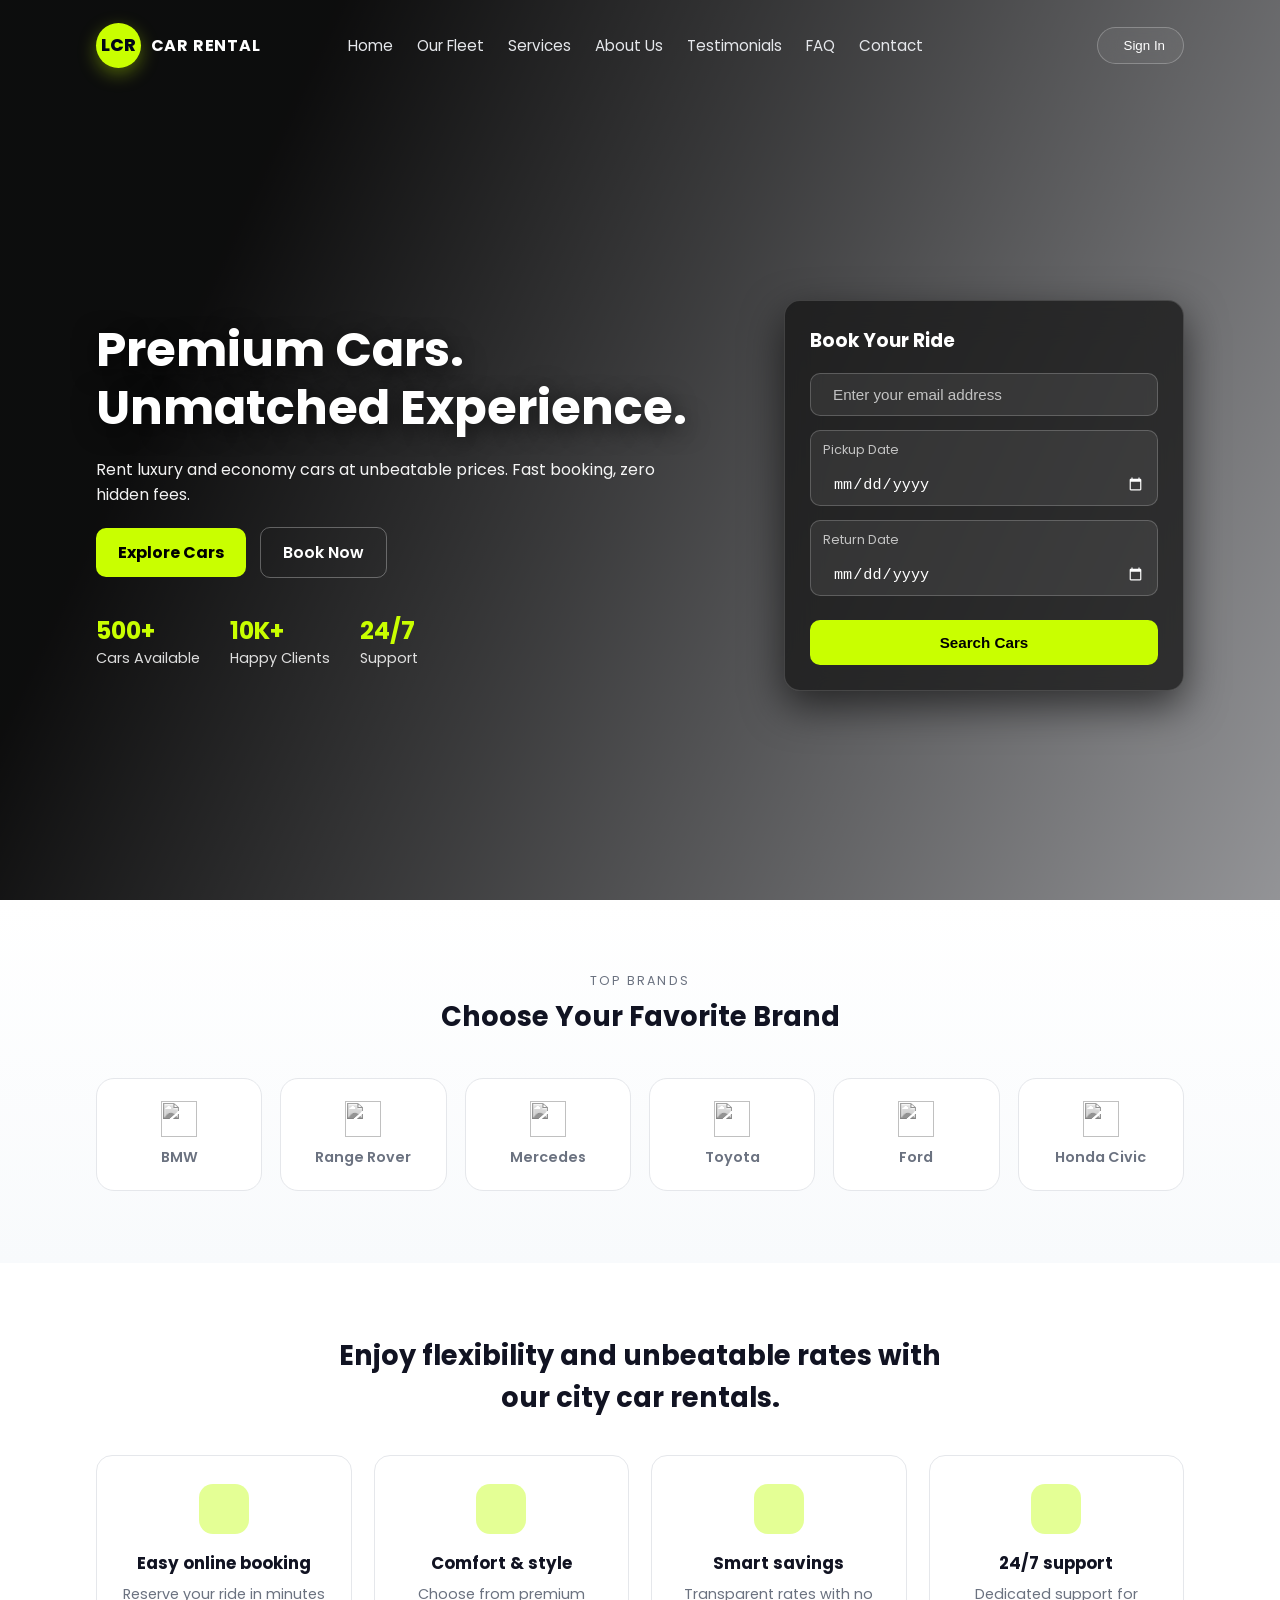
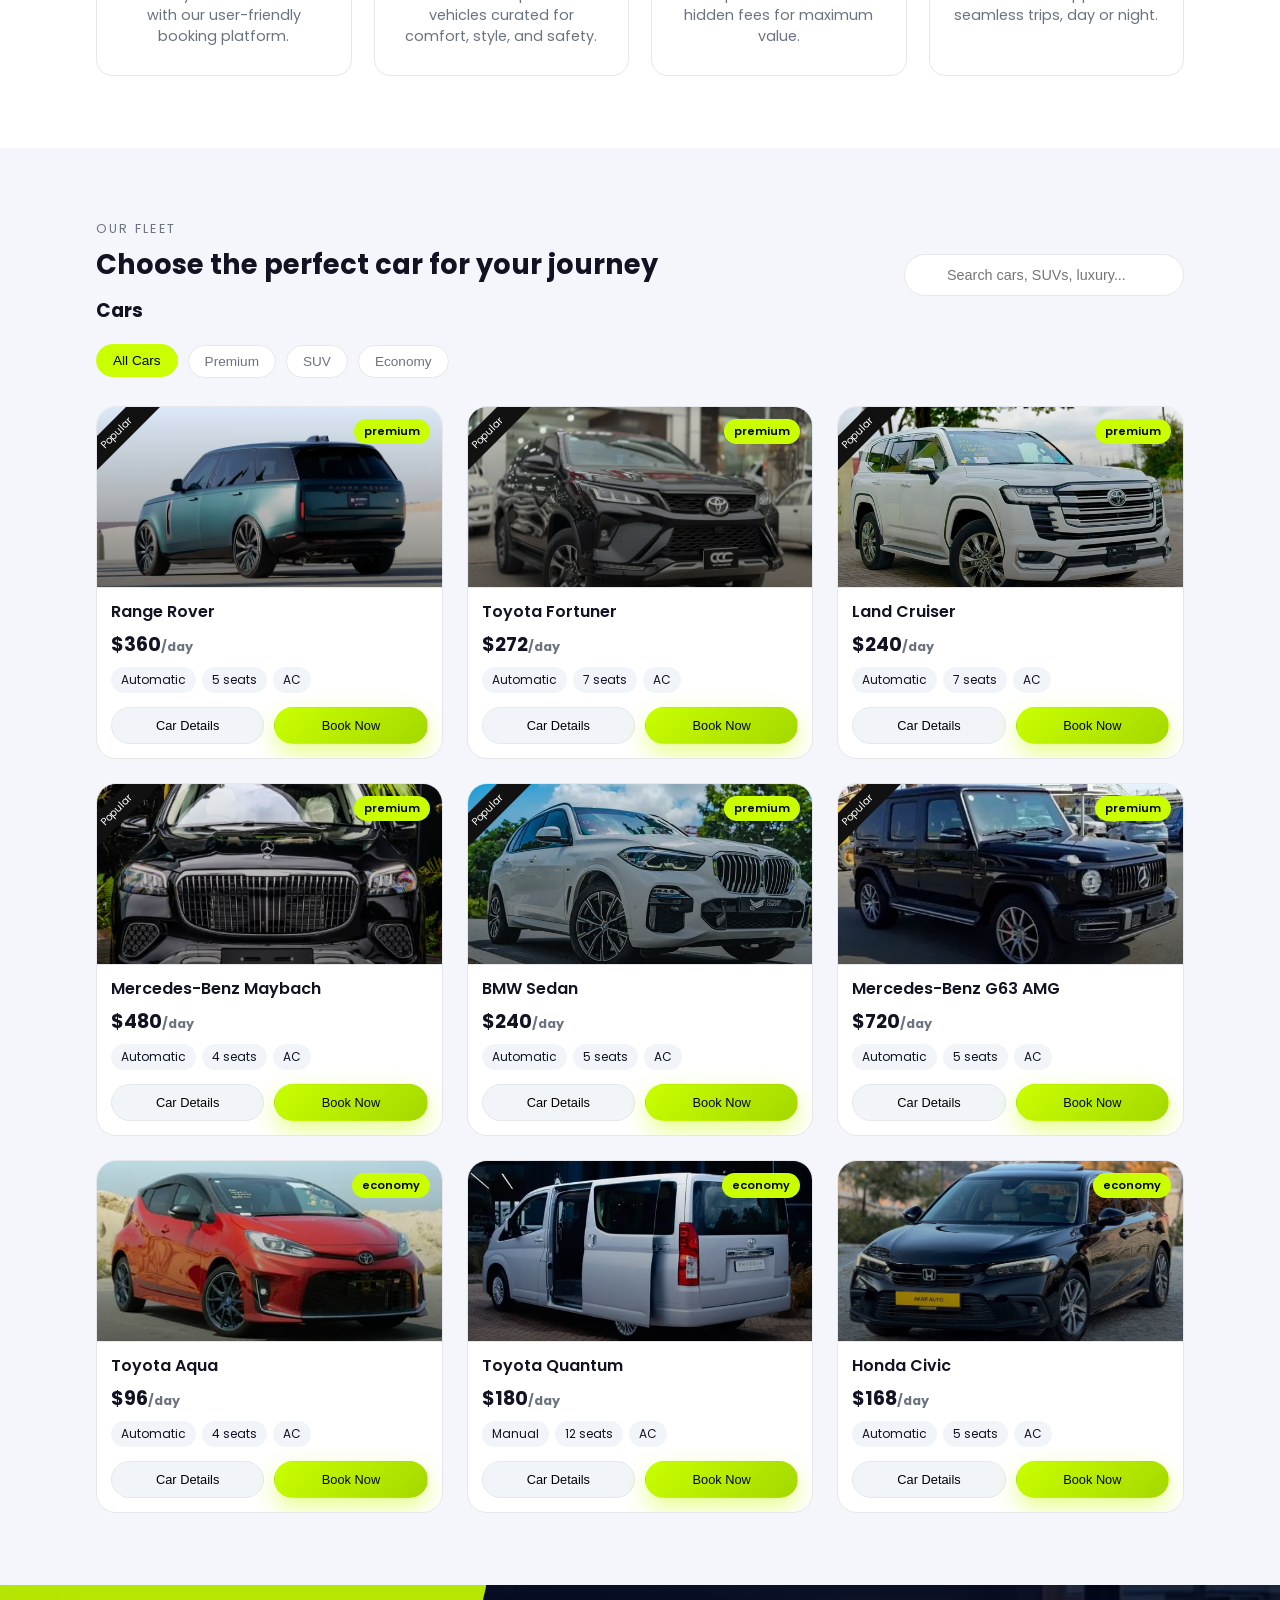
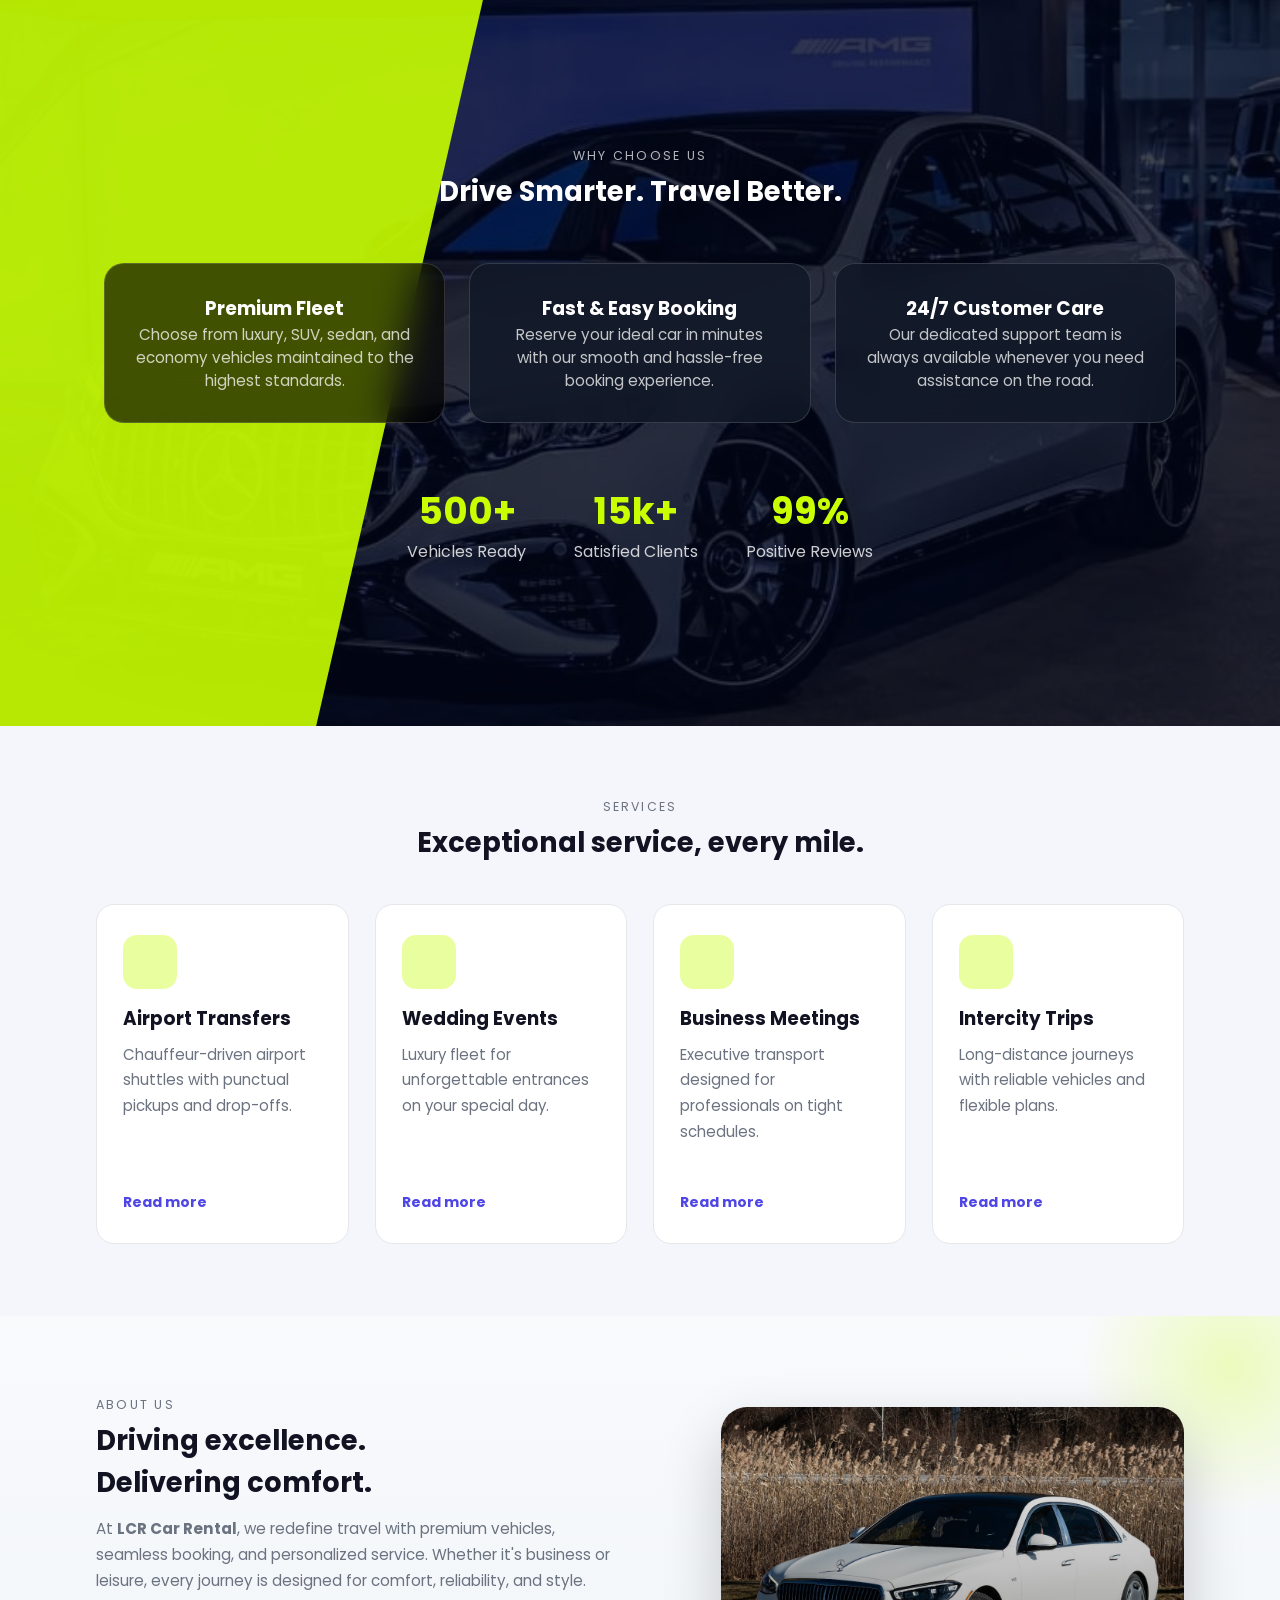
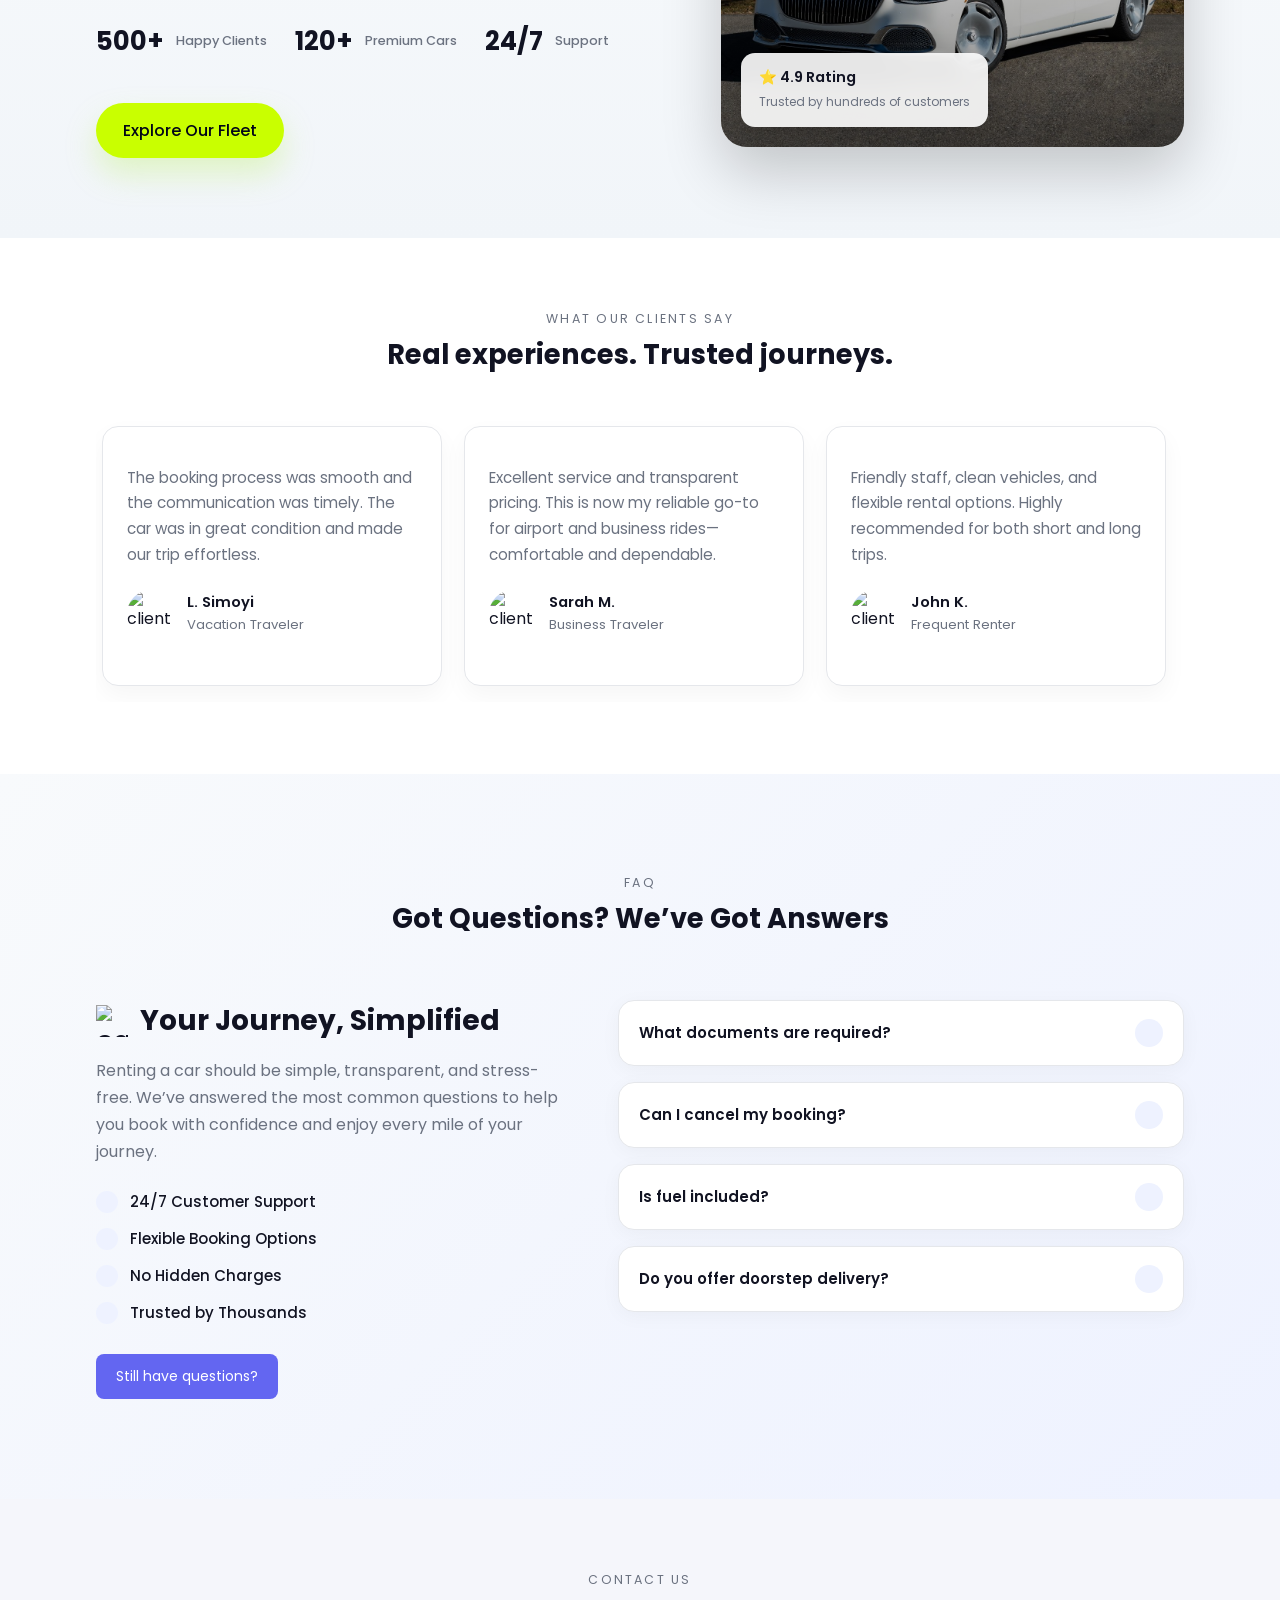
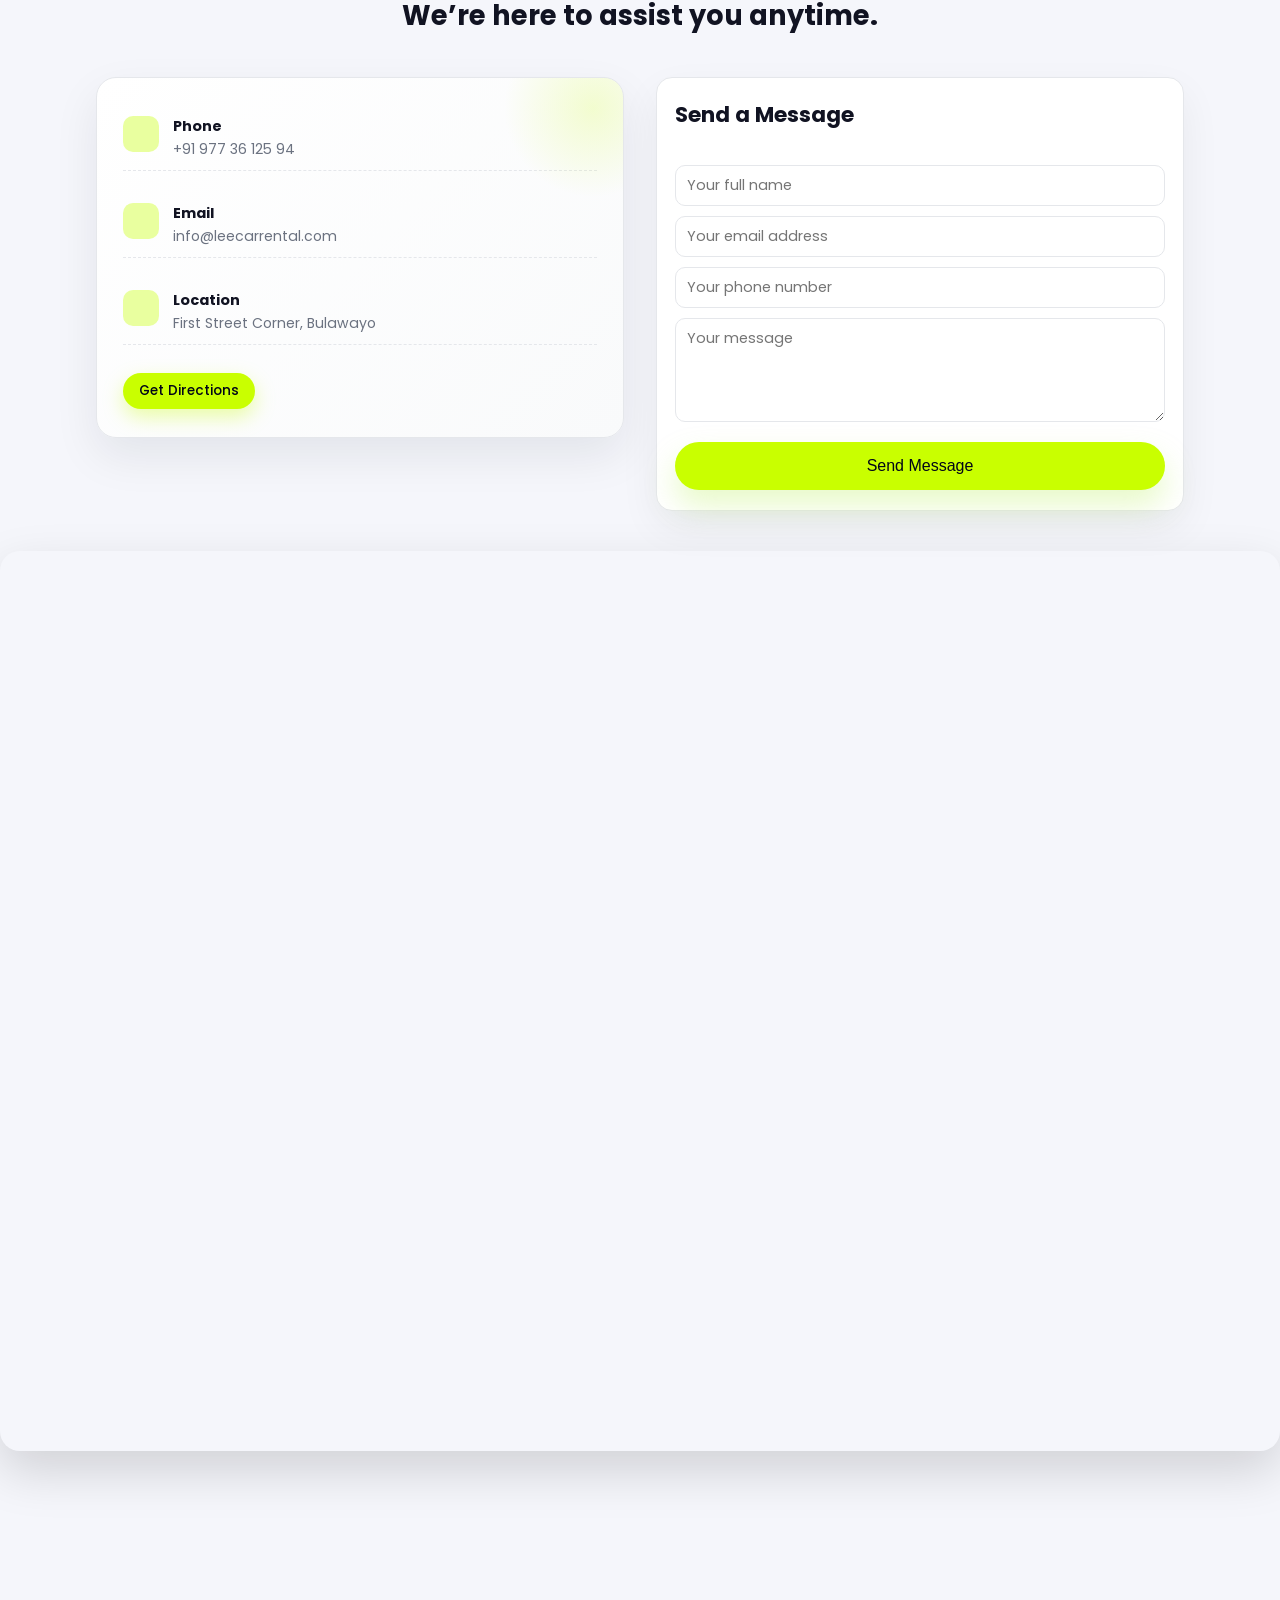
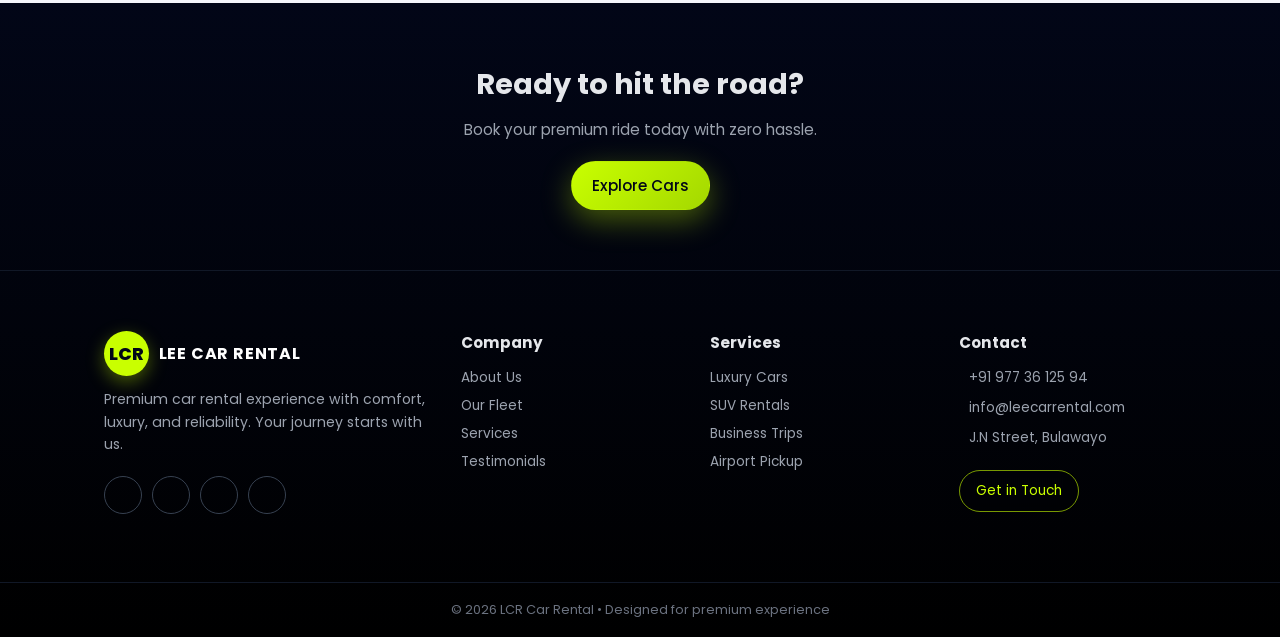
==== index.html @ e2b6e3b7 "Add files via upload" ====
<!DOCTYPE html>
<html lang="en">

<head>
  <meta charset="UTF-8" />
  <meta name="viewport" content="width=device-width, initial-scale=1.0" />

  <link rel="shortcut icon" href="imgs/favicon.png" type="image/x-icon">
  <title>Lee Car Rental | Drive Excellence. Experience Comfort.</title>
  <link rel="stylesheet" href="style.css" />
  <!-- Font Awesome -->
  <link rel="stylesheet" href="https://cdnjs.cloudflare.com/ajax/libs/font-awesome/7.0.1/css/all.min.css" integrity="sha512-2SwdPD6INVrV/lHTZbO2nodKhrnDdJK9/kg2XD1r9uGqPo1cUbujc+IYdlYdEErWNu69gVcYgdxlmVmzTWnetw==" crossorigin="anonymous" referrerpolicy="no-referrer" />
</head>

<body>

  <!-- ================= HEADER SECTION ================= -->
  <header class="header" id="top">
  <div class="container header-inner">

    <a href="#home" class="logo">
      <span class="logo-mark">LCR</span>
      <span class="logo-text">Car Rental</span>
    </a>

    <button class="nav-toggle" id="navToggle" aria-label="Toggle navigation">
      <i class="fa-solid fa-bars"></i>
    </button>

    <nav class="nav" id="nav">

  <button class="nav-close" id="navClose" aria-label="Close menu">
    <i class="fa-solid fa-xmark"></i>
  </button>

  <a href="#home">Home</a>
  <a href="#fleet">Our Fleet</a>
  <a href="#services">Services</a>
  <a href="#about">About Us</a>
  <a href="#testimonials">Testimonials</a>
  <a href="#faq">FAQ</a>
  <a href="#contact">Contact</a>

</nav>

<!-- overlay -->
<div class="nav-overlay" id="navOverlay"></div>

    <div class="header-actions">
      <button class="signin-btn" id="signinBtn">
        <i class="fa-regular fa-user"></i>
        Sign In
      </button>
    </div>

  </div>
</header>

<!-- ================= AUTH OVERLAY ================= -->
<div class="auth-overlay" id="authOverlay"></div>

<!-- ================= AUTH POPUP ================= -->
<div class="auth-popup" id="authPopup">

  <div class="auth-card">

    <div class="authbtnclose">
    <button class="auth-close" id="authClose">
      <i class="fa-solid fa-xmark"></i>
    </button>
    </div>

    <!-- Tabs -->
    <div class="auth-tabs">
      <button class="auth-tab active" data-tab="login">Sign In</button>
      <button class="auth-tab" data-tab="register">Create Account</button>
    </div>

    <!-- LOGIN -->
    <form class="auth-form active" id="loginForm">
      <h3>Welcome Back</h3>

      <div class="auth-group">
        <i class="fa-solid fa-envelope"></i>
        <input type="email" placeholder="Email address" required>
      </div>

      <div class="auth-group">
        <i class="fa-solid fa-lock"></i>
        <input type="password" placeholder="Password" required>
      </div>

      <button class="btn btn-primary full">Sign In</button>

      <div class="auth-divider"><span>or continue with</span></div>

      <button type="button" class="google-btn" id="googleLogin">
        <i class="fa-brands fa-google"></i>
        Continue with Google
      </button>
    </form>

    <!-- REGISTER -->
    <form class="auth-form" id="registerForm">
      <h3>Create Account</h3>

      <div class="auth-group">
        <i class="fa-solid fa-user"></i>
        <input type="text" placeholder="Full Name" required>
      </div>

      <div class="auth-group">
        <i class="fa-solid fa-envelope"></i>
        <input type="email" placeholder="Email address" required>
      </div>

      <div class="auth-group">
        <i class="fa-solid fa-lock"></i>
        <input type="password" placeholder="Password" required>
      </div>

      <button class="btn btn-primary full">Create Account</button>
    </form>

  </div>
</div>


<!-- ================= HERO SECTION ================= -->
<section class="hero" id="home">

  <div class="hero-overlay"></div>

  <div class="container hero-grid">

    <!-- Left Content -->
    <div class="hero-content">
      <h1 class="reveal">
        Premium Cars. <br>
        Unmatched Experience.
      </h1>

      <p class="hero-subtitle reveal reveal-delay-1">
        Rent luxury and economy cars at unbeatable prices. Fast booking, zero hidden fees.
      </p>

      <div class="hero-actions reveal reveal-delay-2">
        <a href="#fleet" class="hero-btn hero-btn-primary">Explore Cars</a>
        <a href="#contact" class="hero-btn hero-btn-outline">Book Now</a>
      </div>

      <!-- Stats -->
      <div class="hero-stats reveal reveal-delay-3">
        <div>
          <h3>500+</h3>
          <p>Cars Available</p>
        </div>
        <div>
          <h3>10K+</h3>
          <p>Happy Clients</p>
        </div>
        <div>
          <h3>24/7</h3>
          <p>Support</p>
        </div>
      </div>
    </div>

    <!-- Right Booking Form -->
    <div class="hero-booking-card reveal reveal-delay-2">

      <h3>Book Your Ride</h3>

      <form class="hero-form">

        <div class="hero-form-group">
          <i class="fa-solid fa-envelope"></i>
          <input type="email" placeholder="Enter your email address" required>
        </div>

        <div class="hero-form-group hero-form-group-column">
          <label>Pickup Date</label>
          <div class="input-with-icon">
            <i class="fa-solid fa-calendar-days"></i>
            <input type="date" required>
          </div>
        </div>

        <div class="hero-form-group hero-form-group-column">
          <label>Return Date</label>
          <div class="input-with-icon">
            <i class="fa-solid fa-calendar-days"></i>
            <input type="date" required>
          </div>
        </div>

        <button type="submit" class="hero-btn hero-btn-primary hero-btn-full">
          Search Cars
        </button>

      </form>

    </div>

  </div>
</section>

<!-- ================= BRANDS SECTION ================= -->   
<section class="brands">

  <div class="container">

    <p class="section-kicker center">Top Brands</p>
    <h2 class="section-title center">Choose Your Favorite Brand</h2>

    <div class="brand-grid">

      <div class="brand-card">
        <img src="https://cdn.jsdelivr.net/gh/simple-icons/simple-icons/icons/bmw.svg">
        <span>BMW</span>
      </div>

      <div class="brand-card">
        <img src="https://cdn.jsdelivr.net/gh/simple-icons/simple-icons/icons/landrover.svg">
        <span>Range Rover</span>
      </div>

      <div class="brand-card">
        <img src="https://cdn.jsdelivr.net/gh/simple-icons/simple-icons/icons/mercedes.svg">
        <span>Mercedes</span>
      </div>

      <div class="brand-card">
        <img src="https://cdn.jsdelivr.net/gh/simple-icons/simple-icons/icons/toyota.svg">
        <span>Toyota</span>
      </div>

      <div class="brand-card">
        <img src="https://cdn.jsdelivr.net/gh/simple-icons/simple-icons/icons/ford.svg">
        <span>Ford</span>
      </div>

      <div class="brand-card">
        <img src="https://cdn.jsdelivr.net/gh/simple-icons/simple-icons/icons/honda.svg">
        <span>Honda Civic</span>
      </div>

    </div>

  </div>

</section>


  <!-- ================= FEATURES SECTION ================= --> 
  <section class="features">

    <div class="container">

      <h2 class="section-title center">
        Enjoy flexibility and unbeatable rates with our city car rentals.
      </h2>

      <div class="feature-grid">

        <div class="feature-card reveal reveal-delay-1">
          <div class="feature-icon">
            <i class="fa-solid fa-mobile-screen-button"></i>
          </div>
          <h3>Easy online booking</h3>
          <p>Reserve your ride in minutes with our user-friendly booking platform.</p>
        </div>

        <div class="feature-card reveal reveal-delay-2">
          <div class="feature-icon">
            <i class="fa-solid fa-car-side"></i>
          </div>
          <h3>Comfort & style</h3>
          <p>Choose from premium vehicles curated for comfort, style, and safety.</p>
        </div>

        <div class="feature-card reveal reveal-delay-3">
          <div class="feature-icon">
            <i class="fa-solid fa-wallet"></i>
          </div>
          <h3>Smart savings</h3>
          <p>Transparent rates with no hidden fees for maximum value.</p>
        </div>

        <div class="feature-card reveal reveal-delay-4">
          <div class="feature-icon">
            <i class="fa-solid fa-headset"></i>
          </div>
          <h3>24/7 support</h3>
          <p>Dedicated support for seamless trips, day or night.</p>
        </div>

      </div>

    </div>
  </section>

  <!-- ================= FLEET SECTION ================= --> 
  <section class="fleet" id="fleet">

    <div class="container">

      <div class="fleet-header">

        <div>
          <p class="section-kicker">Our Fleet</p>
          <h2 class="section-title reveal">
            Choose the perfect car for your journey
          </h2>
        </div>

        <div class="fleet-search-wrap">
          <i class="fa-solid fa-magnifying-glass search-icon"></i>

          <input
            type="text"
            id="searchInput"
            class="search-input"
            placeholder="Search cars, SUVs, luxury..."
          />
        </div>

      </div>

      <h3 class="fleet-category-title" id="fleetCategoryTitle">
        Cars
      </h3>

      <div class="fleet-filters">
        <button class="filter-btn active" data-filter="all">All Cars</button>
        <button class="filter-btn" data-filter="premium">Premium</button>
        <button class="filter-btn" data-filter="suv">SUV</button>
        <button class="filter-btn" data-filter="economy">Economy</button>
      </div>

      <div class="fleet-grid" id="fleetGrid">
        <!-- Cards injected from script.js -->
      </div>

    </div>
  </section>


 <!-- ================= BOOKING MODAL ================= -->
<div class="booking-modal" id="bookingModal">

  <div class="booking-card">

    <button class="booking-close" id="bookingClose">
      <i class="fa-solid fa-xmark"></i>
    </button>

    <div class="booking-layout">

      <!-- left -->
      <div class="booking-left">
        <img id="bookingCarImg" src="" alt="">
        <h3 id="bookingCarName"></h3>
        <p class="booking-price" id="bookingCarPrice"></p>

        <!-- calculator -->
        <div class="price-box">

          <div class="calc-row">
            <span>Days</span>
            <input type="number" id="days" value="1" min="1">
          </div>

          <div class="calc-row total">
            <span>Total</span>
            <strong id="bookingTotal">$0</strong>
          </div>

        </div>
      </div>

      <!-- right -->
      <div class="booking-right">

        <form class="booking-form" id="bookingForm">

          <h4 class="form-title">Your Details</h4>

          <div class="form-group">
            <i class="fa-solid fa-user"></i>
            <input type="text" required placeholder=" ">
            <label>Full Name</label>
          </div>

          <div class="form-group">
            <i class="fa-solid fa-envelope"></i>
            <input type="email" required placeholder=" ">
            <label>Email Address</label>
          </div>

          <div class="form-group">
            <i class="fa-solid fa-calendar-days"></i>
            <input type="date" id="pickupDate" required>
            <label>Pickup Date</label>
          </div>

          <div class="form-group">
            <i class="fa-solid fa-calendar-check"></i>
            <input type="date" id="returnDate" required>
            <label>Return Date</label>
          </div>

          <!-- payment -->
          <h4 class="form-title">Payment Method</h4>

          <div class="payment-methods">

            <label class="pay-option">
              <input type="radio" name="payment" checked>
              <span><i class="fa-solid fa-credit-card"></i> Card</span>
            </label>

            <label class="pay-option">
              <input type="radio" name="payment">
              <span><i class="fa-brands fa-paypal"></i> PayPal</span>
            </label>

            <label class="pay-option">
              <input type="radio" name="payment">
              <span><i class="fa-solid fa-money-bill-wave"></i> Cash</span>
            </label>

          </div>

        </form>

        <div class="booking-footer">
          <button type="submit" class="btn btn-primary full" id="confirmBooking">
            <i class="fa-solid fa-car"></i>
            Confirm Booking
          </button>
        </div>

      </div>

    </div>
  </div>
</div>


<!-- ================= CAR DETAILS MODAL ================= -->   
<div class="car-details-modal" id="carDetailsModal">

  <div class="car-details-card">


    <div class="close-background">
    <span class="details-close" id="detailsClose">
      <i class="fa-solid fa-xmark"></i>
    </span>
    </div>

    <div class="details-grid">

      
      <div class="details-gallery">
        <img id="mainCarImage" src="" alt="">
        <div class="thumbs" id="thumbContainer"></div>
      </div>

     
      <div class="details-info">

        <h2 id="detailsName"></h2>
        <p class="details-desc" id="detailsDesc"></p>

        <div class="details-specs">
          <span><i class="fa-solid fa-gear"></i> <span id="specTrans"></span></span>
          <span><i class="fa-solid fa-users"></i> <span id="specSeats"></span></span>
          <span><i class="fa-solid fa-gas-pump"></i> <span id="specFuel"></span></span>
        </div>

        <div class="details-features" id="featuresList"></div>

        <div class="details-price">
          $<span id="detailsPrice"></span> <small>/day</small>
        </div>

        <!-- calculator -->
        <div class="price-calc">
          <input type="number" id="daysInput" value="1" min="1">
          <p>Total: <strong id="totalPrice"></strong></p>
        </div>

        <button class="btn btn-primary full" id="detailsBookBtn">
          Book This Car
        </button>

      </div>

    </div>

  </div>

</div>

  <!-- Booking Success Notification -->
  <div class="booking-success" id="bookingSuccess">
    <i class="fa-solid fa-circle-check"></i>
    Booking Confirmed Successfully!
  </div>

<!-- ================= WHY CHOOSE US SECTION ================= -->
<section class="why-us">

  <div class="why-bg"></div>

  <div class="container why-content">

    <p class="section-kicker center">Why Choose Us</p>
    <h2 class="section-title center">Drive Smarter. Travel Better.</h2>

    <div class="why-grid">

      <div class="why-card">
        <i class="fa-solid fa-car-side"></i>
        <h3>Premium Fleet</h3>
        <p>Choose from luxury, SUV, sedan, and economy vehicles maintained to the highest standards.</p>
      </div>

      <div class="why-card">
        <i class="fa-solid fa-clock"></i>
        <h3>Fast & Easy Booking</h3>
        <p>Reserve your ideal car in minutes with our smooth and hassle-free booking experience.</p>
      </div>

      <div class="why-card">
        <i class="fa-solid fa-headset"></i>
        <h3>24/7 Customer Care</h3>
        <p>Our dedicated support team is always available whenever you need assistance on the road.</p>
      </div>

    </div>

    <div class="why-stats">

      <div class="stat">
        <h3>500+</h3>
        <p>Vehicles Ready</p>
      </div>

      <div class="stat">
        <h3>15k+</h3>
        <p>Satisfied Clients</p>
      </div>

      <div class="stat">
        <h3>99%</h3>
        <p>Positive Reviews</p>
      </div>

    </div>

  </div>
</section>

  
  <!-- ================= SERVICES SECTION ================= -->  
  <section class="services" id="services">

    <div class="container">

      <p class="section-kicker center">Services</p>
      <h2 class="section-title center">
        Exceptional service, every mile.
      </h2>

      <div class="service-grid">

        <div class="reveal reveal-scale reveal-delay-1">
        <article class="service-card">
          <div class="service-icon">
            <i class="fa-solid fa-plane-departure"></i>
          </div>
          <h3>Airport Transfers</h3>
          <p>Chauffeur-driven airport shuttles with punctual pickups and drop-offs.</p>
          <a class="service-link" data-service="airport">Read more</a>
        </article>
        </div>

        <div class="reveal reveal-scale reveal-delay-2">
        <article class="service-card">
          <div class="service-icon">
            <i class="fa-solid fa-ring"></i>
          </div>
          <h3>Wedding Events</h3>
          <p>Luxury fleet for unforgettable entrances on your special day.</p>
          <a class="service-link" data-service="wedding">Read more</a>
        </article>
        </div>

        <div class="reveal reveal-scale reveal-delay-3">
        <article class="service-card">
          <div class="service-icon">
            <i class="fa-solid fa-briefcase"></i>
          </div>
          <h3>Business Meetings</h3>
          <p>Executive transport designed for professionals on tight schedules.</p>
          <a class="service-link" data-service="business">Read more</a>
        </article>
        </div>

        <div class="reveal reveal-scale reveal-delay-4">
        <article class="service-card">
          <div class="service-icon">
            <i class="fa-solid fa-route"></i>
          </div>
          <h3>Intercity Trips</h3>
          <p>Long-distance journeys with reliable vehicles and flexible plans.</p>
          <a class="service-link" data-service="intercity">Read more</a>
        </article>
        </div>

      </div>

    </div>
  </section>


  <!-- ================= SERVICE MODAL ================= -->  
  <div class="service-modal" id="serviceModal">

    <div class="modal-card">

      <span class="modal-close">
        <i class="fa-solid fa-xmark"></i>
      </span>

      <img id="modalImage" class="modal-img" alt="Service Image">

      <h3 id="modalTitle"></h3>

      <p id="modalText"></p>

    </div>

  </div>


<!-- ================= ABOUT SECTION ================= -->
<section class="about" id="about">

  <div class="container about-inner">

    <div class="about-text reveal-left reveal">

      <p class="section-kicker">About Us</p>

      <h2 class="section-title">
        Driving excellence.<br>Delivering comfort.
      </h2>

      <p class="about-desc">
        At <strong>LCR Car Rental</strong>, we redefine travel with premium vehicles,
        seamless booking, and personalized service. Whether it's business or leisure,
        every journey is designed for comfort, reliability, and style.
      </p>

      <div class="about-highlights">

        <div class="highlight">
          <h3>500+</h3>
          <p>Happy Clients</p>
        </div>

        <div class="highlight">
          <h3>120+</h3>
          <p>Premium Cars</p>
        </div>

        <div class="highlight">
          <h3>24/7</h3>
          <p>Support</p>
        </div>

      </div>

      <a href="#fleet" class="btn btn-primary">
        Explore Our Fleet
      </a>

    </div>

    
    <div class="about-media reveal-right reveal">

      <div class="about-image">
        <div class="image-overlay"></div>

        <div class="about-card">
          <p>⭐ 4.9 Rating</p>
          <span>Trusted by hundreds of customers</span>
        </div>
      </div>

    </div>

  </div>

</section>

  
<!-- ================= TESTIMONIALS SECTION ================= -->   
<section class="testimonials" id="testimonials">

  <div class="container">

    <p class="section-kicker center">
      What Our Clients Say
    </p>

    <h2 class="section-title center">
      Real experiences. Trusted journeys.
    </h2>

    <div class="testimonial-slider">

      <!-- 1 -->
      <article class="testimonial-card">
        <div class="rating">
          <i class="fa-solid fa-star"></i><i class="fa-solid fa-star"></i>
          <i class="fa-solid fa-star"></i><i class="fa-solid fa-star"></i>
          <i class="fa-solid fa-star"></i>
        </div>
        <p class="testimonial-text">
          The booking process was smooth and the communication was timely.
          The car was in great condition and made our trip effortless.
        </p>
        <div class="testimonial-user">
          <img src="https://i.pravatar.cc/60?img=32" alt="client">
          <div class="user-info">
            <p class="testimonial-name">L. Simoyi</p>
            <p class="testimonial-role">Vacation Traveler</p>
          </div>
        </div>
      </article>

      <!-- 2 -->
      <article class="testimonial-card">
        <div class="rating">
          <i class="fa-solid fa-star"></i><i class="fa-solid fa-star"></i>
          <i class="fa-solid fa-star"></i><i class="fa-solid fa-star"></i>
          <i class="fa-solid fa-star"></i>
        </div>
        <p class="testimonial-text">
          Excellent service and transparent pricing. This is now my reliable
          go-to for airport and business rides—comfortable and dependable.
        </p>
        <div class="testimonial-user">
          <img src="https://i.pravatar.cc/60?img=5" alt="client">
          <div class="user-info">
            <p class="testimonial-name">Sarah M.</p>
            <p class="testimonial-role">Business Traveler</p>
          </div>
        </div>
      </article>

      <!-- 3 -->
      <article class="testimonial-card">
        <div class="rating">
          <i class="fa-solid fa-star"></i><i class="fa-solid fa-star"></i>
          <i class="fa-solid fa-star"></i><i class="fa-solid fa-star"></i>
          <i class="fa-solid fa-star"></i>
        </div>
        <p class="testimonial-text">
          Friendly staff, clean vehicles, and flexible rental options.
          Highly recommended for both short and long trips.
        </p>
        <div class="testimonial-user">
          <img src="https://i.pravatar.cc/60?img=12" alt="client">
          <div class="user-info">
            <p class="testimonial-name">John K.</p>
            <p class="testimonial-role">Frequent Renter</p>
          </div>
        </div>
      </article>

    </div>

  </div>

</section>

<!-- ================= FAQ SECTION ================= -->
<section class="faq" id="faq">
  <div class="container">

    <p class="section-kicker center">FAQ</p>
    <h2 class="section-title center">Got Questions? We’ve Got Answers</h2>

    <div class="faq-wrapper">

      <div class="faq-left">
        
        <h3 class="faq-title">
          <img src="https://cdn-icons-png.flaticon.com/512/743/743922.png" alt="car icon">
          Your Journey, Simplified
        </h3>

        <p>
          Renting a car should be simple, transparent, and stress-free. 
          We’ve answered the most common questions to help you book with confidence 
          and enjoy every mile of your journey.
        </p>

        <div class="faq-highlights">

          <div class="highlight">
            <i class="fa-solid fa-check"></i>
            <span>24/7 Customer Support</span>
          </div>

          <div class="highlight">
            <i class="fa-solid fa-check"></i>
            <span>Flexible Booking Options</span>
          </div>

          <div class="highlight">
            <i class="fa-solid fa-check"></i>
            <span>No Hidden Charges</span>
          </div>

          <div class="highlight">
            <i class="fa-solid fa-check"></i>
            <span>Trusted by Thousands</span>
          </div>

        </div>

        <a href="#contact" class="faq-btn">Still have questions?</a>
      </div>

      
      <div class="faq-list">

        <div class="faq-item">
          <div class="faq-question">
            What documents are required?
            <span class="icon"><i class="fa-solid fa-plus"></i></span>
          </div>
          <div class="faq-answer">
            You need a valid driving license, ID proof, and payment method.
          </div>
        </div>

        <div class="faq-item">
          <div class="faq-question">
            Can I cancel my booking?
            <span class="icon"><i class="fa-solid fa-plus"></i></span>
          </div>
          <div class="faq-answer">
            Yes, free cancellation within 24 hours.
          </div>
        </div>

        <div class="faq-item">
          <div class="faq-question">
            Is fuel included?
            <span class="icon"><i class="fa-solid fa-plus"></i></span>
          </div>
          <div class="faq-answer">
            Fuel policy depends on your selected plan.
          </div>
        </div>

        <div class="faq-item">
          <div class="faq-question">
            Do you offer doorstep delivery?
            <span class="icon"><i class="fa-solid fa-plus"></i></span>
          </div>
          <div class="faq-answer">
            Yes, we provide doorstep delivery in selected cities at an additional cost.
          </div>
        </div>

      </div>
    </div>

  </div>
</section>



  <!-- ================= CONTACT SECTION ================= -->   
<section class="contact" id="contact">

  <div class="container">

    <p class="section-kicker center">Contact Us</p>

    <h2 class="section-title center">
      We’re here to assist you anytime.
    </h2>

    <div class="contact-grid">

      <!-- Contact Info -->
      <div class="contact-info reveal-left reveal">

        <div class="contact-item">
          <i class="fa-solid fa-phone"></i>
          <div>
            <strong>Phone</strong>
            <p>+91 977 36 125 94</p>
          </div>
        </div>

        <div class="contact-item">
          <i class="fa-solid fa-envelope"></i>
          <div>
            <strong>Email</strong>
            <p>info@leecarrental.com</p>
          </div>
        </div>

        <div class="contact-item">
          <i class="fa-solid fa-location-dot"></i>
          <div>
            <strong>Location</strong>
            <p>First Street Corner, Bulawayo</p>
          </div>
        </div>

        <a
          href="https://www.google.com/maps?q=Bulawayo,Zimbabwe"
          target="_blank"
          class="directions-btn"
        >
          Get Directions
        </a>

      </div>

      <!-- Contact Form -->
      <form class="contact-form reveal-right reveal" id="contactForm">

        
        <h3 class="contact-form-title">Send a Message</h3>

        <input type="text" name="name" placeholder="Your full name" required />
        <input type="email" name="email" placeholder="Your email address" required />
        <input type="tel" name="phone" placeholder="Your phone number" required />

        <textarea
          name="message"
          rows="4"
          placeholder="Your message"
          required
        ></textarea>

        <button type="submit" class="btn btn-primary full">
          Send Message
        </button>

        <p class="form-status" id="formStatus"></p>

      </form>

    </div>

    <!-- Map -->
    <div class="contact-map">

      <iframe
        src="https://maps.google.com/maps?q=Bulawayo%20Zimbabwe&t=&z=13&ie=UTF8&iwloc=&output=embed"
        loading="lazy">
      </iframe>

    </div>

  </div>

</section>

   
<!-- ================= FOOTER SECTION ================= -->
<footer class="footer">

  <!-- CTA -->
  <div class="footer-cta">
    <div class="footer-cta-inner">
      <h3>Ready to hit the road?</h3>
      <p>Book your premium ride today with zero hassle.</p>
      <a href="#fleet" class="btn">Explore Cars</a>
    </div>
  </div>

  <div class="container footer-inner">

    <!-- brand -->
    <div class="footer-col footer-brand">
      <a href="#home">
      <div class="logo logo-footer">
        <span class="logo-mark">LCR</span>
        <span class="logo-text">Lee Car Rental</span>
      </div>
      </a>

      <p>
        Premium car rental experience with comfort, luxury, and reliability.
        Your journey starts with us.
      </p>

      <!-- social -->
      <div class="footer-socials">
        <a href="#"><i class="fa-brands fa-facebook-f"></i></a>
        <a href="#"><i class="fa-brands fa-instagram"></i></a>
        <a href="#"><i class="fa-brands fa-x-twitter"></i></a>
        <a href="#"><i class="fa-brands fa-linkedin-in"></i></a>
      </div>
    </div>

    <!-- links -->
    <div class="footer-col">
      <h4>Company</h4>
      <a href="#about">About Us</a>
      <a href="#fleet">Our Fleet</a>
      <a href="#services">Services</a>
      <a href="#testimonials">Testimonials</a>
    </div>

    <!-- services -->
    <div class="footer-col">
      <h4>Services</h4>
      <a href="#">Luxury Cars</a>
      <a href="#">SUV Rentals</a>
      <a href="#">Business Trips</a>
      <a href="#">Airport Pickup</a>
    </div>

    <!-- contact -->
    <div class="footer-col">
      <h4>Contact</h4>

      <div class="footer-contact">
        <i class="fa-solid fa-phone"></i>
        <span>+91 977 36 125 94</span>
      </div>

      <div class="footer-contact">
        <i class="fa-solid fa-envelope"></i>
        <span>info@leecarrental.com</span>
      </div>

      <div class="footer-contact">
        <i class="fa-solid fa-location-dot"></i>
        <span>J.N Street, Bulawayo</span>
      </div>

      <a href="#contact" class="footer-contact-btn">
        Get in Touch
      </a>
    </div>

  </div>

  <!-- bottom -->
  <div class="footer-bottom">
    <p>© 2026 LCR Car Rental • Designed for premium experience</p>
  </div>

</footer>

<!-- ================= FIREBASE ================= -->
<script src="https://www.gstatic.com/firebasejs/10.12.2/firebase-app-compat.js"></script>
<script src="https://www.gstatic.com/firebasejs/10.12.2/firebase-auth-compat.js"></script>
<!-- ================= MAIN JS ================= -->
<script src="script.js"></script>

</body>
</html>
---- style.css ----
@import url('https://fonts.googleapis.com/css2?family=Poppins:wght@300;400;500;600;700&display=swap');
:root {
  --primary: #c9ff00;
  --primary-dark: #a4d800;
  --bg: #f5f6fb;
  --text: #111322;
  --muted: #6b7280;
  --card-bg: #ffffff;
  --border: #e5e7eb;
  --nav-height: 90px;
  --radius-lg: 16px;
  --radius-md: 12px;
  --radius-sm: 8px;
  --shadow-soft: 0 18px 45px rgba(15, 23, 42, 0.12);
}


*,
*::before,
*::after {
  box-sizing: border-box;
}
*{
  padding: 0;
  margin: 0;
}
html,
body {
  margin: 0;
  padding: 0;
  font-family: 'Poppins', sans-serif;
  color: var(--text);
  scroll-behavior: smooth;
  background: var(--bg);
  overflow-x: hidden;
  width: 100%;
}

img {
  max-width: 100%;
  display: block;
}

a {
  color: inherit;
  text-decoration: none;
}
.feature-grid,
.service-grid,
.fleet-grid{
  width:100%;
}
.container{
  max-width:1120px;
  width:100%;
  padding-left:16px;
  padding-right:16px;
  margin-left:auto;
  margin-right:auto;
}


/* Global styles */
.btn {
  display: inline-flex;
  align-items: center;
  justify-content: center;
  padding: 12px 20px;
  border-radius: 999px;
  font-size: 0.95rem;
  font-weight: 500;
  border: 1px solid transparent;
  cursor: pointer;
  transition: transform 0.15s ease, box-shadow 0.15s ease, background 0.15s ease,border-color 0.15s ease;
}

.btn-primary {
  background: var(--primary);
  color: #020617;
  box-shadow: 0 16px 30px rgba(190, 242, 100, 0.35);
  padding:14px 26px;
  font-size:1rem;
}

.btn-primary:hover {
  background: var(--primary-dark);
  transform: translateY(-1px);
}


/* ================= HEADER ACTIONS ================= */
.header-actions {
  display: flex;
  align-items: center;
  gap: 12px;
}

.signin-btn {
  display: flex;
  align-items: center;
  gap: 8px;
  padding: 10px 18px;
  border-radius: 999px;
  border: 1px solid rgba(255,255,255,0.25);
  background: rgba(255,255,255,0.05);
  color: #fff;
  cursor: pointer;
  backdrop-filter: blur(10px);
  transition: all 0.3s ease;
}

.signin-btn:hover {
  background: var(--primary);
  color: #000;
  border-color: var(--primary);
  box-shadow: 0 10px 25px rgba(201,255,0,0.35);
}

.auth-overlay {
  position: fixed;
  inset: 0;
  background: rgba(0,0,0,0.65);
  backdrop-filter: blur(6px);
  z-index: 1500;
  opacity: 0;
  pointer-events: none;
  transition: opacity 0.35s ease;
}

.auth-overlay.active {
  opacity: 1;
  pointer-events: auto;
}

.auth-popup{
  position: fixed;
  top: 50%;
  left: 50%;
  right: auto;
  width: 360px;
  max-width: calc(100vw - 32px);
  z-index: 2000;
  opacity: 0;
  pointer-events: none;
  transform: translate(-50%, -50%) scale(.94);
  transition: all .35s cubic-bezier(.22,.61,.36,1);
}

.auth-popup.active{
  opacity: 1;
  pointer-events: auto;
  transform: translate(-50%, -50%) scale(1);
}

.auth-card{
  background: rgba(20,20,20,.92);
  border-radius: 20px;
  padding: 26px;
  border: 1px solid rgba(255,255,255,.12);
  box-shadow: 0 25px 60px rgba(0,0,0,.7);
  color: #fff;
  position: relative;
  overflow: hidden;
  width: 100%;
  max-height: 90vh;
  overflow-y: auto;
}

/* Smooth scrollbar */
.auth-card::-webkit-scrollbar{
  width:6px;
}
.auth-card::-webkit-scrollbar-thumb{
  background: var(--primary);
  border-radius:10px;
}

.auth-card::before {
  content: "";
  position: absolute;
  inset: 0;
  background: radial-gradient(circle at top right, rgba(201,255,0,0.18), transparent 60%);
  pointer-events: none;
}

.authbtnclose{
  margin-bottom: 44px;
}

.auth-close{
  position:absolute;
  top:14px;
  right:14px;
  width:42px;
  height:42px;
  border:none;
  border-radius:50%;
  display:flex;
  align-items:center;
  justify-content:center;
  cursor:pointer;
  background:rgba(255,255,255,.08);
  color:#d1d5db;
  font-size:1rem;
  line-height:1;
  transition:transform .28s ease,background .28s ease,color .28s ease;
  z-index:20;
}

.auth-close i{
  pointer-events:none;
  transition:transform .28s ease;
}

.auth-close:hover{
  background:var(--primary);
  color:#020617;
  border-color:var(--primary);
  transform:translateY(-2px);
}

.auth-close:hover i{
  transform:rotate(90deg) scale(1.05);
}

.auth-close:active{
  transform:scale(.92);
}

.auth-close:focus-visible{
  outline:none;
  box-shadow: 0 0 0 4px rgba(201,255,0,.22),0 10px 22px rgba(0,0,0,.22);
}

.auth-tabs {
  display: flex;
  background: rgba(255,255,255,0.05);
  border-radius: 999px;
  padding: 4px;
  margin-bottom: 22px;
}

.auth-tab {
  flex: 1;
  padding: 9px;
  border: none;
  border-radius: 999px;
  background: transparent;
  color: #aaa;
  cursor: pointer;
  font-size: 0.85rem;
  transition: all 0.25s ease;
}

.auth-tab.active {
  background: var(--primary);
  color: #000;
  font-weight: 600;
  box-shadow: 0 6px 18px rgba(201,255,0,0.35);
}

.auth-form {
  display: none;
  animation: fadeSlide 0.3s ease;
}

.auth-form.active {
  display: block;
}

@keyframes fadeSlide {
  from {
    opacity: 0;
    transform: translateY(10px);
  }
  to {
    opacity: 1;
    transform: translateY(0);
  }
}

.auth-group {
  display: flex;
  align-items: center;
  gap: 10px;
  padding: 13px;
  border-radius: 12px;
  background: rgba(255,255,255,0.06);
  margin-bottom: 14px;
  border: 1px solid rgba(255,255,255,0.08);
  transition: 0.25s;
}

.auth-group i {
  color: var(--primary);
  font-size: 0.9rem;
}

.auth-group input {
  border: none;
  background: transparent;
  color: #fff;
  outline: none;
  width: 100%;
  font-size: 0.9rem;
}

.auth-group:focus-within {
  border-color: var(--primary);
  box-shadow: 0 0 12px rgba(201,255,0,0.35);
}

.auth-divider {
  text-align: center;
  margin: 18px 0;
  font-size: 0.75rem;
  color: #888;
  position: relative;
}

.auth-divider::before,
.auth-divider::after {
  content: "";
  position: absolute;
  top: 50%;
  width: 30%;
  height: 1px;
  background: rgba(255,255,255,0.1);
}

.auth-divider::before { left: 0; }
.auth-divider::after { right: 0; }

.google-btn {
  width: 100%;
  padding: 12px;
  border-radius: 12px;
  border: 1px solid rgba(255,255,255,0.15);
  background: rgba(255,255,255,0.04);
  color: #fff;
  cursor: pointer;
  display: flex;
  gap: 10px;
  justify-content: center;
  align-items: center;
  font-weight: 500;
  transition: all 0.25s ease;
}

.google-btn:hover {
  background: rgba(255,255,255,0.08);
  border-color: var(--primary);
  transform: translateY(-1px);
}


/* ================= SECTIONS ================= */
section {
  padding: 72px 0;
}

.section-title {
  font-size: 1.7rem;
  margin: 0 0 10px;
}

.section-kicker {
  text-transform: uppercase;
  letter-spacing: 0.18em;
  font-size: 0.78rem;
  color: var(--muted);
  margin-bottom: 6px;
}

.center {
  text-align: center;
}

/* ==================== Header Section ======================= */
.header{
  position:fixed;
  top:0;
  left:0;
  width:100%;
  z-index:1000;
  height:var(--nav-height);
  background:transparent;
  transition:background .35s ease, backdrop-filter .35s ease, box-shadow .35s ease;
}

.header.scrolled {
  background: rgba(15, 23, 42, 0.92);
  backdrop-filter: blur(12px);
  box-shadow: 0 8px 25px rgba(0,0,0,0.15);
  transform: translateY(0);
}

.header-inner {
  display: flex;
  align-items: center;
  justify-content: space-between;
  height: var(--nav-height);
  transition: height 0.35s ease;
}

.header.scrolled .header-inner {
  height: 75px;
}

.header {
  background: transparent;
}

.header.scrolled {
  background: rgba(15, 23, 42, 0.92);
  backdrop-filter: blur(12px);
  box-shadow: 0 8px 25px rgba(0,0,0,0.15);
}

.logo {
  display: flex;
  align-items: center;
  gap: 0.6rem;
  text-decoration: none;
}

.logo-mark {
  width: 45px;
  height: 45px;
  font-size: 1.1rem;
  border-radius: 999px;
  display: flex;
  align-items: center;
  justify-content: center;
  background: var(--primary); 
  color: #020617;
  font-weight: 800;
  box-shadow: 0 6px 18px rgba(201, 255, 0, 0.35);
}

.logo-text {
  font-weight: 700;
  letter-spacing: 0.05em;
  font-size: 1rem;
  text-transform: uppercase;
  color: #ffffff; 
}

.header.scrolled .logo-text {
  color: #f9fafb;
}

.nav {
  display: flex;
  align-items: center;
  gap: 24px;
  font-size: 0.95rem;
}

.nav a{
  color:#e5e7eb;
  transition:color .25s ease;
}

.nav a:hover{
  color:var(--primary-dark);
}

.nav-toggle{
  display:none;
  background:transparent;
  text-align: center;
  border:none;
  font-size:1.35rem;
  color:#ffffff;
  cursor:pointer;
  z-index:1100;
}

.nav-close {
  display: none;
}

/* ==================== Hero Section ======================= */
.hero {
  position: relative;
  min-height: 100vh;
  display: flex;
  align-items: center;
  padding: 60px 20px;
  color: #fff;
  background: url('https://images.unsplash.com/photo-1503376780353-7e6692767b70') no-repeat center center/cover;
  overflow: hidden;
}

.hero {
  padding-top: calc(var(--nav-height) + 60px);
}

.hero .hero-overlay {
  position: absolute;
  inset: 0;
  background: linear-gradient(115deg, rgba(0, 0, 0, 0.95) 20%, rgba(0, 0, 0, 0.75) 50%, rgba(0, 0, 0, 0.4) 100%);
  z-index: 1;
}

.hero .hero-grid {
  position: relative;
  z-index: 2;
  display: grid;
  grid-template-columns: 1fr 400px;
  gap: 50px;
  align-items: center;
  width: 100%;
}

.hero .hero-content {
  max-width: 600px;
}

.hero .hero-content h1 {
  font-size: 3rem;
  line-height: 1.2;
  color: #fff;
  text-shadow: 0 5px 25px rgba(0,0,0,0.7);
}

.hero .hero-subtitle {
  margin: 20px 0;
  font-size: 1rem;
  color: rgba(255,255,255,0.95);
}

.hero .hero-btn {
  padding: 12px 22px;
  border-radius: 10px;
  font-weight: 600;
  text-decoration: none;
  transition: 0.3s ease;
  display: inline-block;
}

.hero .hero-btn-primary {
  background: var(--primary);
  color: #000;
  font-weight: 700;
}

.hero .hero-btn-primary:hover {
  background: var(--primary-dark);
  transform: translateY(-2px);
}

.hero .hero-btn-outline {
  border: 1px solid rgba(255,255,255,0.3);
  color: #fff;
  margin-left: 10px;
}

.hero .hero-btn-outline:hover {
  border-color: var(--primary);
  color: var(--primary);
}

.hero .hero-btn-full {
  width: 100%;
  padding: 14px;
  margin-top: 10px;
  border: none;
  font-weight: 700;
  font-size: 0.95rem;
  cursor: pointer;
}

.hero .hero-stats {
  display: flex;
  gap: 30px;
  margin-top: 35px;
}

.hero .hero-stats h3 {
  color: var(--primary);
  font-size: 1.5rem;
}

.hero .hero-stats p {
  font-size: 0.9rem;
  color: rgba(255,255,255,0.85);
}

.hero .hero-booking-card {
  background: rgba(20, 20, 20, 0.75);
  backdrop-filter: blur(18px);
  padding: 25px;
  border-radius: 16px;
  border: 1px solid rgba(255,255,255,0.15);
  box-shadow: 0 15px 40px rgba(0,0,0,0.6);
  color: #fff;
}

.hero .hero-booking-card h3 {
  margin-bottom: 18px;
}

.hero .hero-form-group {
  display: flex;
  align-items: center;
  gap: 10px;
  padding: 12px;
  border-radius: 10px;
  background: rgba(255,255,255,0.08);
  margin-bottom: 14px;
  border: 1px solid rgba(255,255,255,0.2);
  transition: 0.3s;
}

.hero .hero-form-group i {
  color: var(--primary);
}

.hero .hero-form-group-column {
  flex-direction: column;
  align-items: flex-start;
  padding: 10px 12px;
}

.hero .hero-form-group-column label {
  font-size: 0.8rem;
  color: rgba(255,255,255,0.7);
  margin-bottom: 6px;
}

.hero .input-with-icon {
  display: flex;
  align-items: center;
  width: 100%;
  gap: 10px;
}

.hero .input-with-icon i {
  color: var(--primary);
}

.hero input {
  border: none;
  background: transparent;
  color: #fff;
  width: 100%;
  outline: none;
  font-size: 0.95rem;
}

.hero input::placeholder {
  color: rgba(255,255,255,0.7);
}

.hero input[type="date"] {
  color-scheme: dark;
}

.hero .hero-form-group:focus-within {
  border-color: var(--primary);
  box-shadow: 0 0 10px rgba(201,255,0,0.4);
}


/* ==================== Brands Section ======================= */
.brands{
  background:linear-gradient(180deg,#ffffff,#f8fafc);
}

.brand-grid{
  display:grid;
  grid-template-columns:repeat(6,1fr);
  gap:18px;
  margin-top:40px;
}

.brand-card{
  background:#fff;
  border-radius:18px;
  padding:22px;
  text-align:center;
  border:1px solid var(--border);
  display:flex;
  flex-direction:column;
  align-items:center;
  gap:10px;
  transition:all .3s ease;
  cursor:pointer;
  position:relative;
  overflow:hidden;
}

.brand-card img{
  width:36px;
  height:36px;
  filter:grayscale(100%);
  transition:.3s;
}

.brand-card span{
  font-size:.9rem;
  font-weight:600;
  color:var(--muted);
}



/* ==================== Features Section ======================= */
.features {
  background: #ffffff;
}

.features .section-title {
  max-width: 640px;
  margin-inline: auto;
  text-align: center;
}

.feature-grid {
  display: grid;
  grid-template-columns: repeat(4, minmax(0, 1fr));
  gap: 22px;
  margin-top: 36px;
}

.feature-card {
  background: #ffffff;
  border-radius: var(--radius-lg);
  padding: 28px 24px;
  border: 1px solid var(--border);
  text-align: center;
  transition: transform 0.25s ease, box-shadow 0.25s ease;
}

.feature-icon {
  width: 50px;
  height: 50px;
  border-radius: 14px;
  display: flex;
  align-items: center;
  justify-content: center;
  background: #e4ff95;
  margin: 0 auto 16px;
  font-size: 20px;
}

.feature-icon i {
  color: #111;
}

.feature-card h3 {
  margin: 0 0 8px;
  font-size: 1.05rem;
}

.feature-card p {
  margin: 0;
  color: var(--muted);
  font-size: 0.9rem;
}



/* ==================== Fleet Section ======================= */
.fleet {
  background: var(--bg);
}

.fleet-header {
  display: flex;
  justify-content: space-between;
  align-items: flex-end;
  gap: 16px;
  flex-wrap: wrap;
}

.fleet-search-wrap {
  width: 100%;
  max-width: 280px;
  position: relative;
  display: flex;
  align-items: center;
}

.search-icon {
  position: absolute;
  left: 16px;
  font-size: 14px;
  color: #6b7280;
}

.search-input {
  width: 100%;
  padding: 12px 16px 12px 42px;
  border-radius: 999px;
  border: 1px solid var(--border);
  background: #fff;
  font-size: 0.9rem;
  transition: all 0.25s ease;
}

.search-input:focus {
  outline: none;
  border-color: var(--primary);
  box-shadow: 0 0 0 4px rgba(201,255,0,.18);
}

.fleet-filters {
  margin: 20px 0 18px;
  display: flex;
  flex-wrap: wrap;
  gap: 10px;
}

.filter-btn {
  border-radius: 999px;
  border: 1px solid var(--border);
  background: #fff;
  padding: 8px 16px;
  font-size: 0.85rem;
  cursor: pointer;
  color: var(--muted);
  transition: all 0.2s ease;
}

.filter-btn.active,
.filter-btn:hover {
  background: var(--primary);
  border-color: var(--primary);
  color: #000;
  transform: translateY(-1px);
}

.fleet-grid {
  display: grid;
  grid-template-columns: repeat(auto-fit, minmax(260px, 1fr));
  gap: 24px;
  margin-top: 28px;
}

.car-card {
  background: var(--card-bg);
  border-radius: 20px;
  border: 1px solid var(--border);
  overflow: hidden;
  display: flex;
  flex-direction: column;
  transition: all 0.3s ease;
  position: relative;
}

.car-card:hover {
  transform: translateY(-8px) scale(1.01);
  box-shadow: 0 25px 60px rgba(0,0,0,0.12);
}

.car-card::before {
  content: "";
  position: absolute;
  top: 180px;
  left: 0;
  width: 100%;
  height: 1px;
  background: var(--border);
}

.car-card::after {
  content: "Popular";
  position: absolute;
  top: 14px;
  left: -40px;
  background: #111;
  color: #fff;
  font-size: 0.65rem;
  padding: 4px 40px;
  transform: rotate(-45deg);
  display: none;
  z-index: 2;
}

.car-card.premium::after {
  display: block;
}

.car-image {
  position: relative;
  overflow: hidden;
}

.car-image img {
  width: 100%;
  height: 180px;
  object-fit: cover;
  transition: transform 0.4s ease;
}

.car-card:hover .car-image img {
  transform: scale(1.08);
}

.car-image::after {
  content: "";
  position: absolute;
  inset: 0;
  background: linear-gradient(to top, rgba(0,0,0,0.5), transparent);
}

.car-tag {
  position: absolute;
  top: 12px;
  right: 12px;
  background: var(--primary);
  color: #000;
  font-size: 0.7rem;
  font-weight: 600;
  padding: 4px 10px;
  border-radius: 999px;
  z-index: 3;
}

.car-meta {
  padding: 12px 14px 0;
  display: flex;
  justify-content: space-between;
  align-items: center;
}

.car-title {
  font-size: 1rem;
  font-weight: 600;
}

.car-price-row {
  padding: 0 14px;
  margin-top: 6px;
}

.car-price {
  font-size: 1.2rem;
  font-weight: 700;
}

.car-price span {
  font-size: 0.8rem;
  color: var(--muted);
}

.car-icons {
  display: flex;
  gap: 6px;
  margin-top: 8px;
  flex-wrap: wrap;
}

.car-icons span {
  background: #f1f5f9;
  padding: 4px 10px;
  border-radius: 999px;
  font-size: 0.75rem;
}

.car-actions {
  display: flex;
  gap: 10px;
  padding: 14px;
  margin-top: auto;
}

.car-actions .btn {
  flex: 1;
  border-radius: 999px;
  font-size: 0.8rem;
  padding: 10px;
}

.car-actions .btn-primary {
  background: linear-gradient(135deg, #c9ff00, #a4d800);
  box-shadow: 0 10px 25px rgba(201,255,0,0.45);
}

.car-actions .btn-primary:hover {
  transform: translateY(-2px);
}

.btn-outline {
  background: #f1f5f9;
  border: 1px solid var(--border);
}

.btn-outline:hover {
  background: var(--text);
  color: #fff;
}

.empty-state {
  grid-column: 1 / -1;
  text-align: center;
  padding: 30px;
  color: var(--muted);
}


/* Booking Modal */
.booking-modal{
  position:fixed;
  inset:0;
  background: radial-gradient(circle at top right, rgba(201,255,0,.2), transparent),rgba(2,6,23,.75);
  backdrop-filter: blur(12px);
  display:flex;
  justify-content:center;
  align-items:center;
  opacity:0;
  pointer-events:none;
  transition:.35s ease;
  z-index:999;
  padding: 20px;
  align-items: flex-start;
  overflow-y: auto;
}

.booking-modal.active{
  opacity:1;
  pointer-events:auto;
}

.booking-card{
  width:900px;
  max-width:95%;
  background:#ffffff;
  border-radius:24px;
  display:flex;
  flex-direction:column;
  overflow:hidden;
  box-shadow:0 40px 100px rgba(0,0,0,.35);
  transform:scale(.9);
  transition:.35s ease;
  width:900px;
  max-width:95%;
  margin:auto;
  border-radius:24px;
  margin-top: 85px;
  height: auto;
  max-height: 95vh;
}

.booking-modal.active .booking-card{
  transform:scale(1);
}

.booking-close{
  position:absolute;
  top:14px;
  right:14px;
  width:40px;
  height:40px;
  border-radius:50%;
  border:none;
  background:#f1f5f9;
  cursor:pointer;
  display:flex;
  align-items:center;
  justify-content:center;
  transition:.25s;
  z-index:10;
}

.booking-close:hover{
  background:var(--primary);
  transform:rotate(90deg);
}

.booking-layout{
  display:grid;
  grid-template-columns: 1fr 1.2fr;
  height:100%;
  overflow: hidden;
  padding-top: 60px;
}

.booking-left{
  padding:24px;
  background:linear-gradient(160deg,#f9fafb,#eef2f7);
  display:flex;
  flex-direction:column;
  gap:16px;
  overflow-y: auto;
}

.booking-left img{
  width:100%;
  border-radius:16px;
  object-fit:cover;
}

.booking-left h3{
  font-size:1.2rem;
  font-weight:600;
}

.booking-price{
  display:inline-block;
  background:linear-gradient(135deg,#c9ff00,#a4d800);
  padding:6px 14px;
  border-radius:999px;
  font-weight:600;
  font-size:.85rem;
  width: 93px;
}

.price-box{
  margin-top:auto;
  background:#fff;
  border-radius:14px;
  padding:16px;
  border:1px solid var(--border);
  box-shadow:0 10px 25px rgba(0,0,0,0.05);
}

.calc-row{
  display:flex;
  justify-content:space-between;
  align-items:center;
  margin-bottom:10px;
  font-size:.9rem;
}

.calc-row input{
  width:70px;
  padding:6px;
  border-radius:8px;
  border:1px solid var(--border);
  text-align:center;
}

.calc-row.total{
  border-top:1px solid var(--border);
  padding-top:10px;
  font-size:1rem;
  font-weight:600;
}

.booking-right{
  display:flex;
  flex-direction:column;
  height:100%;
  overflow: hidden;
}

.booking-form{
  flex:1;
  overflow-y:auto;
  padding:24px;
  display:flex;
  flex-direction:column;
  gap:18px;
  max-height: 100%;
}

.booking-left,
.booking-form {
  scroll-behavior: smooth;
}

.booking-left::-webkit-scrollbar,
.booking-form::-webkit-scrollbar {
  width: 6px;
}

.booking-left::-webkit-scrollbar-thumb,
.booking-form::-webkit-scrollbar-thumb {
  background: linear-gradient(var(--primary), var(--primary-dark));
  border-radius: 10px;
}

.form-title{
  font-size:.85rem;
  font-weight:600;
  color:var(--muted);
}

.form-group{
  position:relative;
}

.form-group i{
  position:absolute;
  left:12px;
  top:50%;
  transform:translateY(-50%);
  font-size:14px;
  color: inherit;
}

.form-group input{
  width:100%;
  padding:14px 14px 14px 42px;
  border-radius:10px;
  border:1px solid var(--border);
  background:#fff;
  font-size:.9rem;
  transition:.25s;
}

.form-group input:focus{
  outline:none;
  border-color:var(--primary);
  box-shadow: 0 0 0 4px rgba(201,255,0,.25);
}

.form-group label{
  position:absolute;
  left:42px;
  top:50%;
  transform:translateY(-50%);
  font-size:.8rem;
  color:#6b7280;
  background:#fff;
  padding:0 4px;
  transition:.25s;
}

.form-group input:focus + label,
.form-group input:not(:placeholder-shown) + label{
  top:-6px;
  font-size:.7rem;
  color:#111;
}

.payment-methods{
  display:flex;
  gap:10px;
  flex-wrap:wrap;
}

.pay-option{
  flex:1;
  cursor:pointer;
}

.pay-option input{
  display:none;
}

.pay-option span{
  display:flex;
  align-items:center;
  justify-content:center;
  gap:8px;
  padding:12px;
  border-radius:10px;
  border:1px solid var(--border);
  background:#fff;
  font-size:.85rem;
  transition:.25s;
}

.pay-option input:checked + span{
  background:var(--primary);
  border-color:var(--primary);
}

.fa-credit-card {
  color: #1e90ff;
}

.fa-paypal {
  color: #003087; 
}

.fa-money-bill-wave {
  color: #28a745;
}

.booking-footer{
  padding:16px 24px;
  border-top:1px solid var(--border);
  background:#fff;
}

.booking-footer .btn{
  width:100%;
  padding:14px;
  font-size:1rem;
  background:linear-gradient(135deg,#c9ff00,#a4d800);
  box-shadow:0 12px 30px rgba(201,255,0,.4);
}

.booking-footer .btn:hover{
  transform:translateY(-2px);
}


/* Car Details Modal */
.car-details-modal {
  position: fixed;
  inset: 0;
  background: rgba(0,0,0,.7);
  backdrop-filter: blur(10px);
  display: flex;
  justify-content: center;
  align-items: center;
  padding: 20px;
  opacity: 0;
  pointer-events: none;
  transition: .4s;
  z-index: 1000;
}

.car-details-modal.active {
  opacity: 1;
  pointer-events: auto;
}

.car-details-card {
  width: 1000px;
  max-width: 95%;
  background: #fff;
  border-radius: 22px;
  display: flex;
  flex-direction: column;
  max-height: 90vh;
  overflow: hidden;
  box-shadow: 0 40px 100px rgba(0,0,0,.4);
}

.close-background {
  position: sticky;
  top: 0;
  width: calc(100% + 40px);   
  margin-left: -20px;        
  margin-right: -20px;
  background: #fff;
  border-bottom: 1px solid var(--border);
  padding: 14px 20px;
  display: flex;
  justify-content: flex-end;
  align-items: center;
  z-index: 50;
}

.details-close {
  width: 42px;
  height: 42px;
  border-radius: 50%;
  margin-right: 7px;
  display: flex;
  align-items: center;
  justify-content: center;
  background: #f1f5f9;
  color: #111;
  font-size: 16px;
  cursor: pointer;
  transition: transform .3s ease, background .3s ease, box-shadow .3s ease;
}

.details-close:hover {
  background: var(--primary);
  transform: rotate(90deg) scale(1.05);
}

.details-close:active {
  transform: scale(.85) rotate(90deg);
  box-shadow: 0 4px 10px rgba(0,0,0,.2);
}

.details-grid {
  display: grid;
  grid-template-columns: 1fr 1fr;
  gap: 30px;
  overflow-y: auto;
  padding: 20px;
}

.details-grid::-webkit-scrollbar {
  width: 6px;
}

.details-grid::-webkit-scrollbar-thumb {
  background: linear-gradient(var(--primary), var(--primary-dark));
  border-radius: 10px;
}

.details-gallery img {
  width: 100%;
  border-radius: 14px;
  margin-bottom: 12px;
}

.thumbs {
  display: flex;
  gap: 10px;
}

.thumbs img {
  width: 70px;
  border-radius: 10px;
  cursor: pointer;
  opacity: .7;
  transition: .3s;
}

.thumbs img:hover {
  opacity: 1;
  transform: scale(1.05);
}

.details-info h2 {
  margin-bottom: 10px;
}

.details-desc {
  color: var(--muted);
  margin-bottom: 15px;
}

.details-specs {
  display: flex;
  gap: 12px;
  flex-wrap: wrap;
  margin-bottom: 15px;
}

.details-specs span {
  background: var(--bg);
  padding: 6px 12px;
  border-radius: 999px;
  font-size: .85rem;
}

.details-features {
  display: flex;
  flex-wrap: wrap;
  gap: 8px;
  margin-bottom: 15px;
}

.details-features span {
  background: #e9ff9f;
  padding: 6px 10px;
  border-radius: 999px;
  font-size: .8rem;
}

.details-price {
  font-size: 1.6rem;
  font-weight: 600;
  margin-bottom: 10px;
}

.price-calc {
  display: flex;
  align-items: center;
  gap: 15px;
  margin-bottom: 15px;
}

.price-calc input {
  width: 70px;
  padding: 8px;
  border-radius: 8px;
  border: 1px solid var(--border);
}


/* Booking Success Notification */
.booking-success {
  position: fixed;
  bottom: 20px;
  right: 20px;
  background: linear-gradient(135deg, #111322, #1f2937);
  color: #fff;
  padding: 14px 18px;
  border-radius: 12px;
  display: flex;
  align-items: center;
  gap: 10px;
  font-size: 0.9rem;
  font-weight: 500;
  box-shadow: 0 15px 40px rgba(0,0,0,0.25);
  opacity: 0;
  transform: translateY(20px);
  pointer-events: none;
  transition: all 0.35s ease;
  z-index: 9999;
}

.booking-success i {
  color: #c9ff00;
  font-size: 1.1rem;
}

.booking-success.show {
  opacity: 1;
  transform: translateY(0);
}


/* ================= WHY US SECTION ================= */

.why-us {
  position: relative;
  overflow: hidden;
  color: #fff;
}

.why-us .why-bg {
  position: absolute;
  inset: 0;
  background: url('imgs/hero banner.jpeg') center/cover no-repeat;
  z-index: 0;
}

.why-us .why-bg::after {
  content: "";
  position: absolute;
  inset: 0;
  background: rgba(2, 6, 23, 0.75);
}

.why-us::before {
  content: "";
  position: absolute;
  top: 0;
  left: 0;
  width: 38%;
  height: 100%;
  background: var(--primary);
  clip-path: polygon(0 0, 100% 0, 65% 100%, 0% 100%);
  z-index: 1;
  opacity: 0.9;
}

.why-us .why-content {
  position: relative;
  z-index: 2;
  padding: 90px 0;
  padding-left:24px;
  padding-right:24px;
}

.why-us .section-title {
  color: #fff;
}

.why-us .section-kicker {
  color: rgba(255,255,255,0.7);
}

.why-us .why-grid {
  display: grid;
  grid-template-columns: repeat(3, 1fr);
  gap: 24px;
  margin-top: 50px;
}

.why-us .why-card {
  background: rgba(17, 24, 39, 0.85);
  backdrop-filter: blur(18px);
  border: 1px solid rgba(255,255,255,0.15);
  padding: 30px;
  border-radius: 20px;
  text-align: center;
  transition: .3s;
}

.why-us .why-card:first-child {
  background: rgba(0, 0, 0, 0.65);
}

.why-us .why-card:hover {
  transform: translateY(-10px);
  background: rgba(17, 24, 39, 0.95);
}

.why-us .why-card i {
  font-size: 26px;
  margin-bottom: 12px;
  color: var(--primary);
}

.why-us .why-card h3 {
  color: #fff;
}

.why-us .why-card p {
  color: rgba(255,255,255,0.75);
  font-size: 0.95rem;
}

.why-us .why-stats {
  margin-top: 60px;
  display:flex;
  justify-content:center;
  align-items:center;
  text-align:center;
  gap:48px;
  margin-top:60px;
  flex-wrap:wrap;
}

.why-us .stat h3 {
  font-size: 2.3rem;
  color: var(--primary);
}

.why-us .stat p {
  color: rgba(255,255,255,0.8);
}

.why-us .why-stats div{
  display:flex;
  flex-direction:column;
  align-items:center;
}

/* ==================== Services Section ======================= */
.service-grid{
  display:grid;
  grid-template-columns:repeat(4, minmax(0,1fr));
  gap:26px;
  margin-top:40px;
  align-items:stretch; 
}

.service-card{
  background:#fff;
  border-radius:18px;
  padding:30px 26px;
  border:1px solid var(--border);
  position:relative;
  overflow:hidden;
  height:100%;
  min-height:340px; 
  width:100%;
  display:flex;
  flex-direction:column;
  justify-content:space-between;
  transition:transform .35s cubic-bezier(.22,1,.36,1),box-shadow .35s ease;
}

.service-card::before{
  display:none;
}

.service-card:hover{
  transform:translateY(-8px);
  box-shadow:0 18px 35px rgba(0,0,0,.08);
}

.service-icon{
  width:54px;
  height:54px;
  min-width:54px;
  border-radius:14px;
  display:flex;
  align-items:center;
  justify-content:center;
  background:#e9ff9f;
  font-size:20px;
  margin-bottom:18px;
  transition:transform .35s ease, background .35s ease,box-shadow .35s ease;
}

.service-card:hover .service-icon{
  background:var(--primary);
  box-shadow:0 10px 20px rgba(201,255,0,.45);
  transform:scale(1.05);
}

.service-card h3{
  margin:0 0 10px;
  font-size:1.15rem;
  font-weight:700;
  line-height:1.35;
}

.service-card p{
  font-size:.94rem;
  color:var(--muted);
  line-height:1.7;
  margin:0 0 18px;
  flex-grow:1; 
}

.service-link{
  font-size:.88rem;
  font-weight:700;
  color:#4f46e5;
  cursor:pointer;
  position:relative;
  width:max-content;
  transition:.25s;
  margin-top:auto;
}

.service-link::after{
  content:"";
  position:absolute;
  left:0;
  bottom:-3px;
  width:0%;
  height:2px;
  background:var(--text);
  transition:width .25s ease;
}

.service-link:hover{
  color:#111;
}

.service-link:hover::after{
  width:100%;
}

.service-modal{
  position:fixed;
  inset:0;
  background:rgba(2,6,23,.7);
  backdrop-filter:blur(8px);
  display:flex;
  align-items:center;
  justify-content:center;
  opacity:0;
  visibility:hidden;
  transition:.35s ease;
  z-index:999;
}

.service-modal.active{
  opacity:1;
  visibility:visible;
}

.modal-card{
  background:#fff;
  padding:40px 30px 30px; 
  border-radius:20px;
  max-width:480px;
  margin-top: 35px;
  width:90%;
  position:relative;
  box-shadow:0 30px 70px rgba(0,0,0,.25);
  animation:modalFade .35s ease;
}

.modal-img{
  width:100%;
  height:220px;
  object-fit:cover;
  border-radius:14px;
  margin-top:35px;
  margin-bottom:22px;
}

.modal-close{
  position:absolute;
  right:16px;
  top:16px;
  width:40px;
  height:40px;
  border-radius:50%;
  display:flex;
  align-items:center;
  justify-content:center;
  background:#f1f5f9;
  cursor:pointer;
  transition:.25s;
  z-index:10;
}

.modal-close:hover{
  background:var(--primary);
  transform:rotate(90deg);
}



/* ==================== About Section ======================= */
.about {
  background: linear-gradient(180deg, #f8fafc, #f1f5f9);
  position: relative;
  overflow: hidden;
  padding: 80px 20px;
}

.about::before {
  content: "";
  position: absolute;
  top: -100px;
  right: -100px;
  width: 300px;
  height: 300px;
  background: radial-gradient(circle, rgba(201,255,0,0.25), transparent 70%);
  z-index: 0;
}

.about-inner {
  position: relative;
  z-index: 1;
  display: grid;
  grid-template-columns: 1.1fr 0.9fr;
  gap: 60px;
  align-items: center;
}

.about-text {
  max-width: 520px;
}

.about-desc {
  margin-top: 12px;
  color: var(--muted);
  line-height: 1.7;
  font-size: 0.95rem;
}

.about-highlights {
  display: flex;
  gap: 28px;
  margin: 28px 0;
  flex-wrap: wrap;
}

.highlight {
  min-width: 80px;
}

.highlight h3 {
  font-size: 1.6rem;
  color: var(--text);
}

.highlight p {
  font-size: 0.8rem;
  color: var(--muted);
}

.about-image {
  position: relative;
  border-radius: 26px;
  overflow: hidden;
  min-height: 340px;
  background: url("imgs/about-image.jpg") center/cover no-repeat;
  box-shadow: 0 25px 60px rgba(0,0,0,0.2);
  transition: transform .4s ease;
}

.about-image:hover {
  transform: scale(1.02);
}

.image-overlay {
  position: absolute;
  inset: 0;
  background: linear-gradient(to top, rgba(0,0,0,0.5), transparent);
}

.about-card {
  position: absolute;
  bottom: 20px;
  left: 20px;
  background: rgba(255,255,255,0.9);
  backdrop-filter: blur(10px);
  padding: 14px 18px;
  border-radius: 14px;
  box-shadow: 0 10px 30px rgba(0,0,0,0.2);
}

.about-card p {
  font-weight: 600;
  font-size: 0.9rem;
}

.about-card span {
  font-size: 0.75rem;
  color: var(--muted);
}

.about-text .btn {
  margin-top: 14px;
}


/* ==================== TESTIMONIALS SECTION  ======================= */
.testimonials{
  background:#ffffff;
  overflow:hidden;
}

.testimonial-slider{
  display:flex;
  gap:22px;
  margin-top:42px;
  overflow-x:auto;
  overflow-y:hidden;
  flex-wrap:nowrap;              
  scroll-snap-type:x mandatory;
  scroll-behavior:smooth;
  -webkit-overflow-scrolling:touch;
  padding:8px 6px 16px;
  scrollbar-width:none;
}

.testimonial-slider::-webkit-scrollbar{
  display:none;
}

.testimonial-card{
  flex:0 0 340px;
  scroll-snap-align:center;
  scroll-snap-stop:always;
  background:#ffffff;
  border:1px solid var(--border);
  border-radius:var(--radius-lg);
  padding:24px;
  min-height:260px;
  box-shadow:0 10px 24px rgba(0,0,0,.04);
  transition: transform .35s ease,box-shadow .35s ease,border-color .35s ease;
}

.rating{
  display:flex;
  gap:4px;
  color:#facc15;
  font-size:14px;
  margin-bottom:14px;
}

.rating i{
  transition:transform .25s ease;
}

.testimonial-card:hover .rating i{
  transform:scale(1.12);
}

.testimonial-text{
  color:var(--muted);
  font-size:.95rem;
  line-height:1.7;
  margin-bottom:22px;
}

.testimonial-user{
  display:flex;
  align-items:center;
  gap:12px;
  margin-top:auto;
}

.testimonial-user img{
  width:48px;
  height:48px;
  border-radius:50%;
  object-fit:cover;
}

.user-info{
  display:flex;
  flex-direction:column;
}

.testimonial-name{
  font-weight:600;
  font-size:.92rem;
  margin:0;
}

.testimonial-role{
  font-size:.82rem;
  color:var(--muted);
  margin:2px 0 0;
}



/* ==================== FAQ Section ======================= */
.faq {
  background: linear-gradient(135deg, #f8fafc, #eef2ff);
  padding: 100px 20px;
}

.faq-wrapper {
  margin-top: 60px;
  display: grid;
  grid-template-columns: 1fr 1.2fr;
  gap: 50px;
  align-items: flex-start;
}

.faq-left h3 {
  font-size: 28px;
  margin-bottom: 15px;
}

.faq-left p {
  color: var(--muted);
  line-height: 1.7;
  margin-bottom: 25px;
}

.faq-title {
  display: flex;
  align-items: center;
  gap: 12px;
}

.faq-title img {
  width: 32px;
  height: 32px;
}

.faq-highlights {
  display: flex;
  flex-direction: column;
  gap: 14px;
  margin-bottom: 30px;
}

.highlight {
  display: flex;
  align-items: center;
  gap: 12px;
  font-weight: 500;
}

.highlight i {
  font-size: 14px;
  color: #6366f1;
  background: #eef2ff;
  width: 22px;
  height: 22px;
  border-radius: 50%;
  display: flex;
  align-items: center;
  justify-content: center;
}

.highlight span {
  font-size: 15px;
}

.faq-btn {
  display: inline-block;
  padding: 12px 20px;
  background: #6366f1;
  color: #fff;
  border-radius: 8px;
  text-decoration: none;
  font-size: 14px;
  transition: 0.3s;
}

.faq-btn:hover {
  background: #4f46e5;
}

.faq-list {
  display: flex;
  flex-direction: column;
  gap: 16px;
}

.faq-item {
  border-radius: 16px;
  border: 1px solid var(--border);
  background: #ffffff;
  overflow: hidden;
  transition: all 0.3s ease;
  box-shadow: 0 4px 20px rgba(0,0,0,0.04);
}

.faq-item:hover {
  transform: translateY(-3px);
  box-shadow: 0 10px 30px rgba(0,0,0,0.08);
}

.faq-question {
  padding: 18px 20px;
  font-weight: 600;
  font-size: 15px;
  display: flex;
  justify-content: space-between;
  align-items: center;
  cursor: pointer;
}

.faq-question .icon {
  width: 28px;
  height: 28px;
  border-radius: 50%;
  background: #eef2ff;
  display: flex;
  align-items: center;
  justify-content: center;
  transition: 0.3s;
}

.faq-answer {
  max-height: 0;
  overflow: hidden;
  padding: 0 20px;
  font-size: 14px;
  color: var(--muted);
  line-height: 1.6;
  transition: all 0.4s ease;
}

.faq-item.active {
  border-color: #6366f1;
}

.faq-item.active .faq-answer {
  max-height: 200px;
  padding: 10px 20px 20px;
}

.faq-item.active .icon {
  background: #6366f1;
  color: #fff;
}


/* ==================== Contact Section ======================= */
.contact {
  background: var(--bg);
}

.contact-inner {
  display: grid;
  grid-template-columns: 1.1fr 1fr;
  gap: 32px;
  align-items: flex-start;
}

.contact-details p {
  margin: 4px 0;
  color: var(--muted);
  font-size: 0.93rem;
}

.contact-form-title{
  font-size:1.35rem;
  font-weight:700;
  color:var(--text);
  margin:0 0 12px;
  padding-bottom:12px;
}

.contact-form {
  background: #ffffff;
  border-radius: var(--radius-lg);
  padding: 20px 18px;
  border: 1px solid var(--border);
  box-shadow: 0 16px 40px rgba(15, 23, 42, 0.06);
  display: flex;
  flex-direction: column;
  gap: 10px;
}

.contact-form input,
.contact-form textarea {
  border-radius: 10px;
  border: 1px solid var(--border);
  padding: 9px 11px;
  font-size: 0.9rem;
  font-family: inherit;
  outline: none;
  resize: vertical;
}

.contact-form input:focus,
.contact-form textarea:focus {
  border-color: var(--primary);
}


/* Contact Success Message Notification */
.form-status {
  position: fixed;
  bottom: 25px;
  right: 25px;
  display: flex;
  align-items: center;
  gap: 12px;
  background: linear-gradient(135deg, #020617, #111827);
  color: #fff;
  padding: 16px 20px;
  border-radius: 14px;
  font-size: 0.9rem;
  font-weight: 500;
  box-shadow: 0 20px 50px rgba(0,0,0,0.3);
  opacity: 0;
  transform: translateY(30px) scale(0.95);
  pointer-events: none;
  z-index: 9999;
  transition: all 0.4s cubic-bezier(.22,1,.36,1);
}

.form-status.show {
  opacity: 1;
  transform: translateY(0) scale(1);
}

.form-status::before {
  content: "✔";
  display: flex;
  align-items: center;
  justify-content: center;
  width: 32px;
  height: 32px;
  border-radius: 50%;
  background: linear-gradient(135deg, #c9ff00, #a4d800);
  color: #020617;
  font-size: 14px;
  font-weight: bold;
  box-shadow: 0 6px 18px rgba(201,255,0,0.4);
}

.form-status::after {
  content: "";
  position: absolute;
  inset: 0;
  border-radius: 14px;
  padding: 1px;
  background: linear-gradient(135deg, transparent, rgba(201,255,0,0.5), transparent);
}

.contact-map{
  width:100%;
  margin-top:40px;
  border-radius:20px;
  overflow:hidden;
  box-shadow:0 20px 50px rgba(0,0,0,0.15);
}

.contact-map iframe{
  width:100%;
  height:400px;
  border:0;
}

.contact-grid{
  display:grid;
  grid-template-columns:1fr 1fr;
  gap:32px;
  margin-top:40px;
  align-items:start;
}

.contact-info{
  background:linear-gradient(135deg,#ffffff,#f9fafb);
  border-radius:20px;
  padding:28px 26px;
  border:1px solid var(--border);
  box-shadow:0 18px 45px rgba(15,23,42,0.08);
  display:flex;
  flex-direction:column;
  gap:22px;
  position:relative;
  overflow:hidden;
}

.contact-info::before{
  content:"";
  position:absolute;
  top:-60px;
  right:-60px;
  width:180px;
  height:180px;
  background:radial-gradient(circle,var(--primary),transparent 70%);
  opacity:.18;
  pointer-events:none;
}

.contact-item{
  display:flex;
  gap:14px;
  align-items:flex-start;
  padding:10px 0;
  border-bottom:1px dashed var(--border);
}

.contact-item:last-child{
  border-bottom:none;
}

.contact-item i{
  width:36px;
  height:36px;
  border-radius:10px;
  background:#e9ff9f;
  display:flex;
  align-items:center;
  justify-content:center;
  font-size:14px;
  color:#111;
  flex-shrink:0;
}

.contact-item strong{
  display:block;
  font-size:.9rem;
  margin-bottom:2px;
}

.contact-item p{
  margin:0;
  font-size:.88rem;
  color:var(--muted);
}

.directions-btn{
  display:inline-flex;
  align-items:center;
  gap:6px;
  margin-top:6px;
  padding:8px 16px;
  font-size:.85rem;
  background:var(--primary);
  color:#020617;
  border-radius:999px;
  width:max-content;
  font-weight:500;
  box-shadow:0 8px 20px rgba(201,255,0,.35);
  transition:transform .2s ease, background .2s ease;
}

.directions-btn:hover{
  background:var(--primary-dark);
  transform:translateY(-2px);
}

.contact-map {
  width: 100vw;
  margin-left: calc(50% - 50vw);
  margin-top: 40px;
  height: 100vh; 
  overflow: hidden;
}

.contact-map iframe {
  width: 100%;
  height: 100%;
  border: 0;
  display: block;
}

.contact-form button{
  margin-top:10px;
  padding-top:14px;
  padding-bottom:14px;
  font-weight:500;
}


/* ==================== Footer Section ======================= */
.footer .btn {
  background: linear-gradient(135deg, #c9ff00, #a4d800);
  color: #020617;
  box-shadow: 0 10px 30px rgba(201,255,0,0.35);
}

.footer .btn:hover {
  background: linear-gradient(135deg, #a4d800, #c9ff00);
  transform: translateY(-2px);
  box-shadow: 0 14px 40px rgba(201,255,0,0.45);
}

.footer .footer-contact-btn {
  display: inline-flex;
  align-items: center;
  justify-content: center;
  margin-top: 12px;
  padding: 10px 16px;
  font-size: 0.85rem;
  border-radius: 999px;
  border: 1px solid rgba(201,255,0,0.6);
  color: #c9ff00;
  background: transparent;
  backdrop-filter: blur(6px);
  transition: all 0.25s ease;
}

.footer .footer-contact-btn:hover {
  background: #c9ff00;
  color: #020617;
  border-color: #c9ff00;
  box-shadow: 0 10px 25px rgba(201,255,0,0.35);
}

.footer {
  background: linear-gradient(180deg, #020617, #000);
  color: #e5e7eb;
  margin-top: 80px;
}

.footer .container {
  padding-left:24px;
  padding-right:24px;
}

.footer-cta {
  border-bottom: 1px solid #111827;
  padding: 60px 0; 
  text-align: center;
}

.footer-cta-inner {
  max-width: 640px;
  margin: auto;
}

.footer-cta h3 {
  font-size: clamp(1.4rem, 4vw, 1.8rem);
}

.footer-cta p {
  font-size: 0.95rem;
  color: #9ca3af;
  margin: 12px 0 20px;
}

.footer-inner {
  display: grid;
  grid-template-columns: 1.5fr repeat(3, 1fr);
  gap: 32px;
  padding: 60px 0; 
}

.footer-brand p {
  font-size: 0.88rem;
  color: #9ca3af;
  margin: 12px 0 20px;
  line-height: 1.6;
}

.footer-col h4 {
  margin-bottom: 14px;
  font-size: 0.95rem;
}

.footer-col a {
  display: block;
  font-size: 0.85rem;
  color: #9ca3af;
  margin-bottom: 8px;
  transition: 0.25s;
}

.footer-col a:hover {
  color: var(--primary);
  transform: translateX(4px);
}

.footer-contact {
  display: flex;
  align-items: center;
  gap: 10px;
  font-size: 0.85rem;
  margin-bottom: 10px;
  color: #9ca3af;
}

.footer-contact i {
  color: var(--primary);
}

.footer-contact-btn {
  display: inline-flex;
  align-items: center;
  justify-content: center;
  margin-top: 12px;
  padding: 10px 16px;
  font-size: 0.85rem;
  border-radius: 999px;
  border: 1px solid var(--primary);
  color: var(--primary);
  transition: all 0.25s ease;
}

.footer-contact-btn:hover {
  background: var(--primary);
  color: #020617;
}

.footer-socials {
  display: flex;
  gap: 10px;
  flex-wrap: wrap;
  margin-top: 10px;
}

.footer-socials a {
  width: 38px;
  height: 38px;
  border-radius: 50%;
  border: 1px solid #374151;
  display: flex;
  align-items: center;
  justify-content: center;
  transition: 0.25s;
}

.footer-socials a:hover {
  background: var(--primary);
  color: #020617;
  transform: translateY(-2px);
}

.footer-bottom {
  border-top: 1px solid #111827;
  text-align: center;
  padding: 18px 0;
  font-size: 0.8rem;
  color: #6b7280;
}


/* =====================================================
   MOBILE RESPONSIVE 
===================================================== */


/* ================== XL SCREENS ================== */
@media (min-width:1600px){

  .container{
    max-width:1400px;
  }

  .hero h1{
    font-size:3.6rem;
  }

  .section-title{
    font-size:2.4rem;
  }

  .feature-grid,
  .service-grid,
  .fleet-grid{
    grid-template-columns:repeat(4,1fr);
  }

  /* testimonials */
  .testimonial-card{
    flex:0 0 calc((100% - 44px) / 3);
  }
}

/* ================== LAPTOP ================== */
@media (max-width:1200px){

  .feature-grid,
  .service-grid,
  .fleet-grid{
    grid-template-columns:repeat(2,1fr);
  }

  .about-inner,
  .contact-inner,
  .faq-wrapper{
    grid-template-columns:1fr;
  }

  .about-text{
    text-align:center;
    margin:auto;
  }

  .about-highlights{
    justify-content:center;
  }
}

/* ================== TABLET & IPAD ================== */
@media (max-width:1024px){

  .header{
    background:rgba(15,23,42,.96);
    backdrop-filter:blur(16px);
    box-shadow:0 8px 25px rgba(0,0,0,.18);
    z-index:3300;
  }

  .nav-toggle{
    display:flex;
    align-items:center;
    justify-content:center;
    width:46px;
    height:46px;
    border:none;
    border-radius:50%;
    background:rgba(255,255,255,.07);
    color:#fff;
    font-size:18px;
    cursor:pointer;
    margin-left:auto;
    z-index:3100;
    transition:.3s ease;
  }

  .nav-toggle:hover{
    background:var(--primary);
    color:#000;
    transform:scale(1.06);
  }

  .nav.open ~ .nav-toggle,
  .nav.open + .nav-toggle,
  .nav-toggle.hide{
    opacity:0;
    visibility:hidden;
    pointer-events:none;
  }

  .nav{
    position:fixed;
    top:0;
    right:0;
    width:290px;
    max-width:85%;
    height:100vh;
    padding:90px 26px 30px;
    display:flex;
    flex-direction:column;
    align-items:flex-start;
    gap:18px;
    background:rgba(5,10,25,.995);
    backdrop-filter:blur(24px);
    transform:translateX(100%);
    transition:transform .45s cubic-bezier(.22,.61,.36,1);
    z-index:3400;
    overflow-y:auto;
  }

  .nav.open{
    transform:translateX(0);
  }

  .nav a{
    width:100%;
    color:#fff;
    font-size:1rem;
    padding:10px 0;
  }

  .nav a:hover{
    color:var(--primary);
    padding-left:8px;
  }

  .nav-close{
    display:flex;
    align-items:center;
    justify-content:center;
    position:absolute;
    top:18px;
    left:18px;
    width:46px;
    height:46px;
    border:none;
    border-radius:50%;
    background:rgba(255,255,255,.08);
    color:#fff;
    font-size:18px;
    cursor:pointer;
    transition:.3s ease;
  }

  .nav-close:hover{
    background:var(--primary);
    color:#000;
    transform:rotate(90deg) scale(1.08);
  }

  .nav-overlay{
    position:fixed;
    top:var(--nav-height);
    left:0;
    right:0;
    bottom:0;
    width:100%;
    height:calc(100vh - var(--nav-height));
    background:rgba(0,0,0,.72);
    backdrop-filter:blur(5px);
    opacity:0;
    visibility:hidden;
    pointer-events:none;
    transition:.35s ease;
    z-index:3150;
  }

  .nav-overlay.active{
    opacity:1;
    visibility:visible;
    pointer-events:auto;
  }

  .header-actions{
    margin-left:12px;
  }

  .hero{
    padding-top:calc(var(--nav-height) + 70px);
  }

  .hero .hero-grid{
    grid-template-columns:1fr;
    text-align:center;
    gap:40px;
  }

  .hero .hero-content{
    margin:auto;
    max-width:600px;
  }

  .hero .hero-stats{
    justify-content:center;
    gap:30px;
  }

  .why-us::before{
    display:none;
  }

  .why-us .why-grid{
    grid-template-columns:repeat(2,1fr);
    gap:20px;
  }

  .why-us .why-stats{
    gap:30px;
  }

  .footer-inner{
    grid-template-columns:1fr 1fr;
    gap:30px;
  }

  .footer-brand{
    grid-column:span 2;
    text-align:center;
  }

  .testimonial-card{
    flex:0 0 calc((100% - 22px) / 2);
    min-width:300px;
  }
}

/* ================== MOBILE ================== */
@media (max-width:768px){

  .hero{
    padding-top:calc(var(--nav-height) + 80px);
    padding-left:16px;
    padding-right:16px;
  }

  .hero h1{
    line-height:1.3;
  }

  .why-us .why-content{
    padding-left:16px;
    padding-right:16px;
  }

  .why-us .why-grid{
    grid-template-columns:1fr;
    gap:16px;
  }

  .why-us .why-stats{
    flex-direction:column;
    gap:24px;
  }

  .feature-grid,
  .service-grid,
  .fleet-grid,
  .contact-grid{
    grid-template-columns:1fr;
  }

  .booking-layout,
  .details-grid,
  .contact-inner{
    grid-template-columns:1fr;
  }

  .booking-left{
    border-bottom:1px solid var(--border);
  }

  .testimonial-slider{
    gap:16px;
    padding-bottom:12px;
    scroll-padding-left:10px;
  }

  .testimonial-card{
    flex:0 0 88%;
    min-width:88%;
  }

  .brand-grid{
    grid-template-columns:repeat(3,1fr);
    gap:16px;
  }

  .footer-inner{
    grid-template-columns:1fr;
    text-align:center;
    gap:30px;
  }

  .footer-socials,
  .footer-contact{
    justify-content:center;
  }

  .auth-popup{
    position: fixed;
    inset: 0;
    width: 100%;
    max-width: 100%;
    padding: 16px;
    display: flex;
    align-items: center;     
    justify-content: center; 
    z-index: 4000;
    opacity: 0;
    pointer-events: none;
    transform: scale(.92);
    transition: opacity .35s ease,transform .45s cubic-bezier(.22,1,.36,1);
  }

  .auth-popup.active{
    opacity: 1;
    pointer-events: auto;
    transform: scale(1);
  }

  .auth-card{
    width: 100%;
    max-width: 420px;
    max-height: 92vh;
    overflow-y: auto;
    margin: auto;
    padding: 24px 18px;
    border-radius: 22px;
    background: rgba(15,15,15,.96);
    border: 1px solid rgba(255,255,255,.08);
  }

  .auth-close{
    top:12px;
    right:12px;
    width:40px;
    height:40px;
  }

  .auth-tabs{
    margin-top: 8px;
  }

  .auth-group{
    padding: 14px;
    border-radius: 14px;
    margin-bottom: 14px;
  }

  .auth-group input{
    font-size: .95rem;
  }

  .google-btn,
  .btn.full{
    padding: 13px;
    border-radius: 14px;
    font-size: .92rem;
  }
}

/* ================== SMALL MOBILE ================== */
@media (max-width:600px){

  section{
    padding:56px 0;
  }

  .hero h1{
    font-size:2rem;
  }

  .hero .hero-stats{
    flex-direction:column;
    align-items:center;
    gap:20px;
  }
}

/* ================== EXTRA SMALL ================== */
@media (max-width:480px){

  .hero h1{
    font-size:1.6rem;
  }

  .section-title{
    font-size:1.3rem;
  }

  .btn-primary{
    padding:10px 18px;
    font-size:.85rem;
  }

  .auth-popup{
    padding: 12px;
  }

  .auth-card{
    max-width: 100%;
    padding: 20px 14px;
    border-radius: 18px;
    max-height: 94vh;
  }

  .auth-close{
    width:38px;
    height:38px;
    top:10px;
    right:10px;
  }

  .booking-success{
    left:50%;
    transform:translateX(-50%);
    width:90%;
  }

  .brand-grid{
    grid-template-columns:repeat(2,1fr);
  }

  .testimonial-card{
    flex:0 0 94%;
    min-width:94%;
    padding:20px;
  }
}


/* ================== TOUCH DEVICES  ================== */
@media (hover:none) and (pointer:coarse){
  .hero{
    margin-top:0;
    padding-top:calc(var(--nav-height) + 70px);
  }
}

/* ================== iPAD MINI  ================== */
@media (min-width:600px) and (max-width:820px){

  .fleet-grid,
  .service-grid,
  .feature-grid{
    grid-template-columns:repeat(2,1fr);
    gap:20px;
  }

  .why-us .why-grid{
    grid-template-columns:repeat(2,1fr);
    gap:18px;
  }

  .why-us .why-content{
    padding-left:20px;
    padding-right:20px;
  }

  .why-us .why-stats{
    flex-wrap:wrap;
    gap:30px;
  }

  .why-us .stat{
    flex:1 1 45%;
    text-align:center;
  }
}

/* ================== SURFACE DUO ================== */
@media (min-width:520px) and (max-width:600px){

  .service-card{
    min-height:320px;
    padding:34px 26px;
  }

  .car-card{
    min-height:420px;
  }

  .car-image img{
    height:220px;
  }

  .car-meta{
    padding:16px 16px 0;
  }

  .car-price-row{
    padding:0 16px;
  }

  .car-actions{
    padding:16px;
  }
}

/* ================== REDUCED MOTION ================== */
@media (prefers-reduced-motion:reduce){
  *{
    scroll-behavior:auto !important;
    transition:none !important;
  }
}

/* =========================================
   SCROLL REVEAL ANIMATIONS
========================================= */
.reveal{
  opacity:0;
  transform:translateY(60px);
  transition:
  opacity .9s cubic-bezier(.22,1,.36,1),
  transform .9s cubic-bezier(.22,1,.36,1);
}

.reveal.show{
  opacity:1;
  transform:translateY(0);
}

/* Different reveal directions */
.reveal-left{
  transform:translateX(-60px);
}

.reveal-right{
  transform:translateX(60px);
}

.reveal-scale{
  transform:scale(.9);
}

.reveal.show.reveal-scale{
  transform:scale(1);
}

/* Stagger animation */
.reveal-delay-1{ transition-delay:.08s; }
.reveal-delay-2{ transition-delay:.16s; }
.reveal-delay-3{ transition-delay:.24s; }
.reveal-delay-4{ transition-delay:.32s; }
.reveal-delay-5{ transition-delay:.40s; }



/* =========================================
   TAP-HIGHLIGHT-COLOR
========================================= */

button,
a,
.btn,
.nav-toggle,
.booking-close,
.details-close,
.modal-close {
  -webkit-tap-highlight-color: transparent;
}

button:active,
a:active,
.btn:active {
  transform: scale(0.97);
  opacity: 0.85;
}
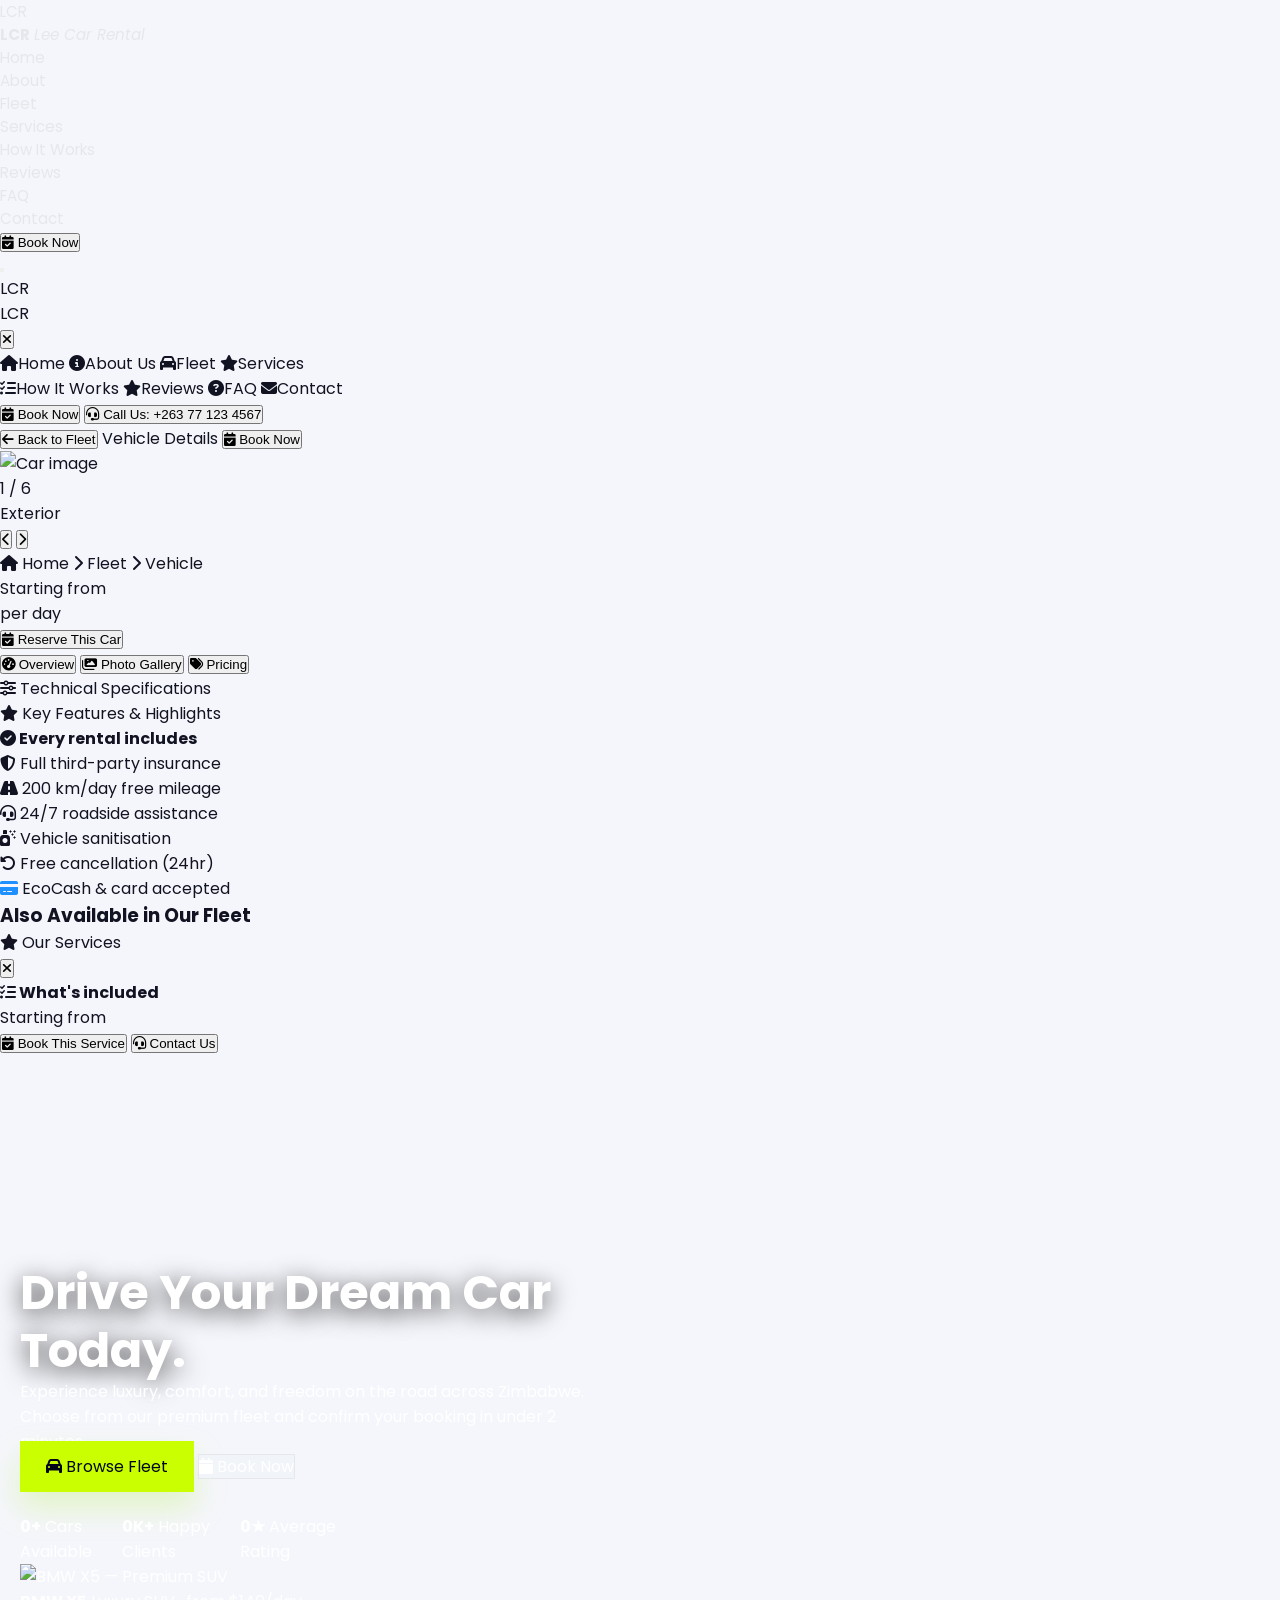
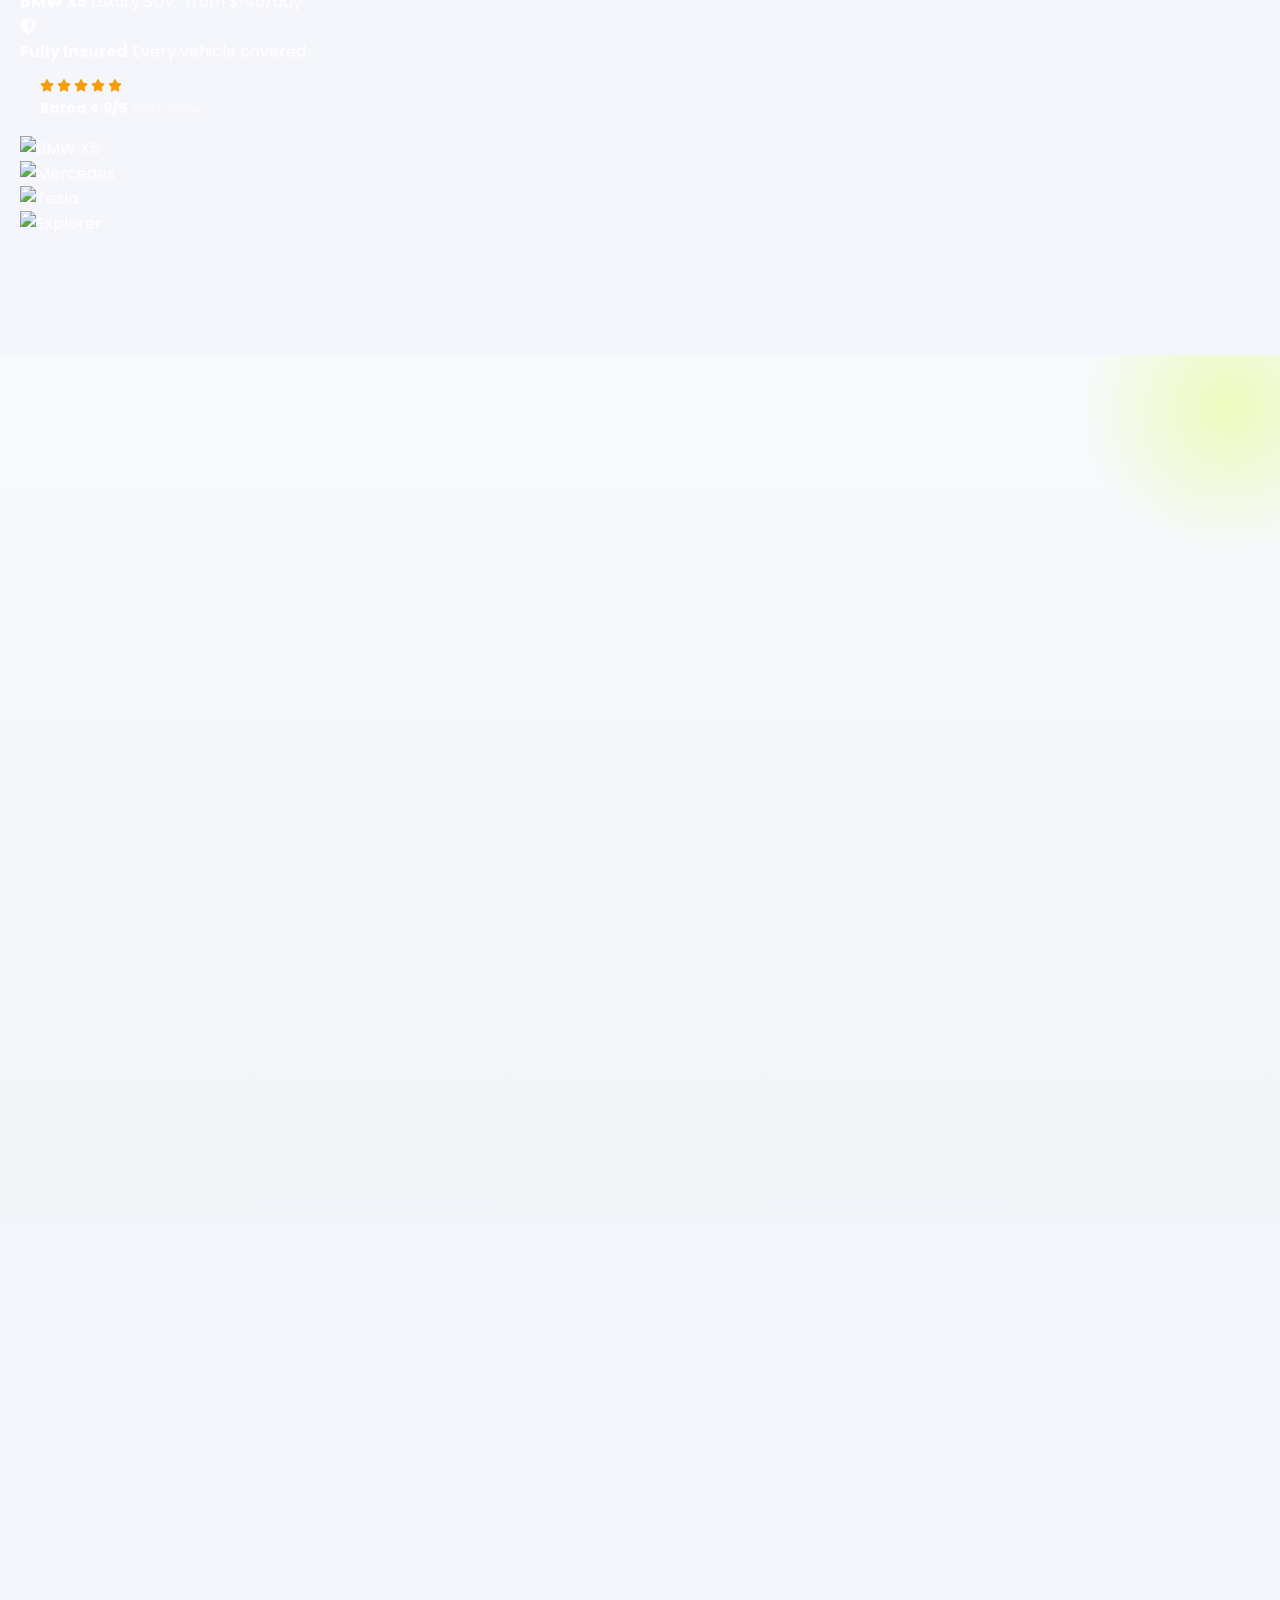
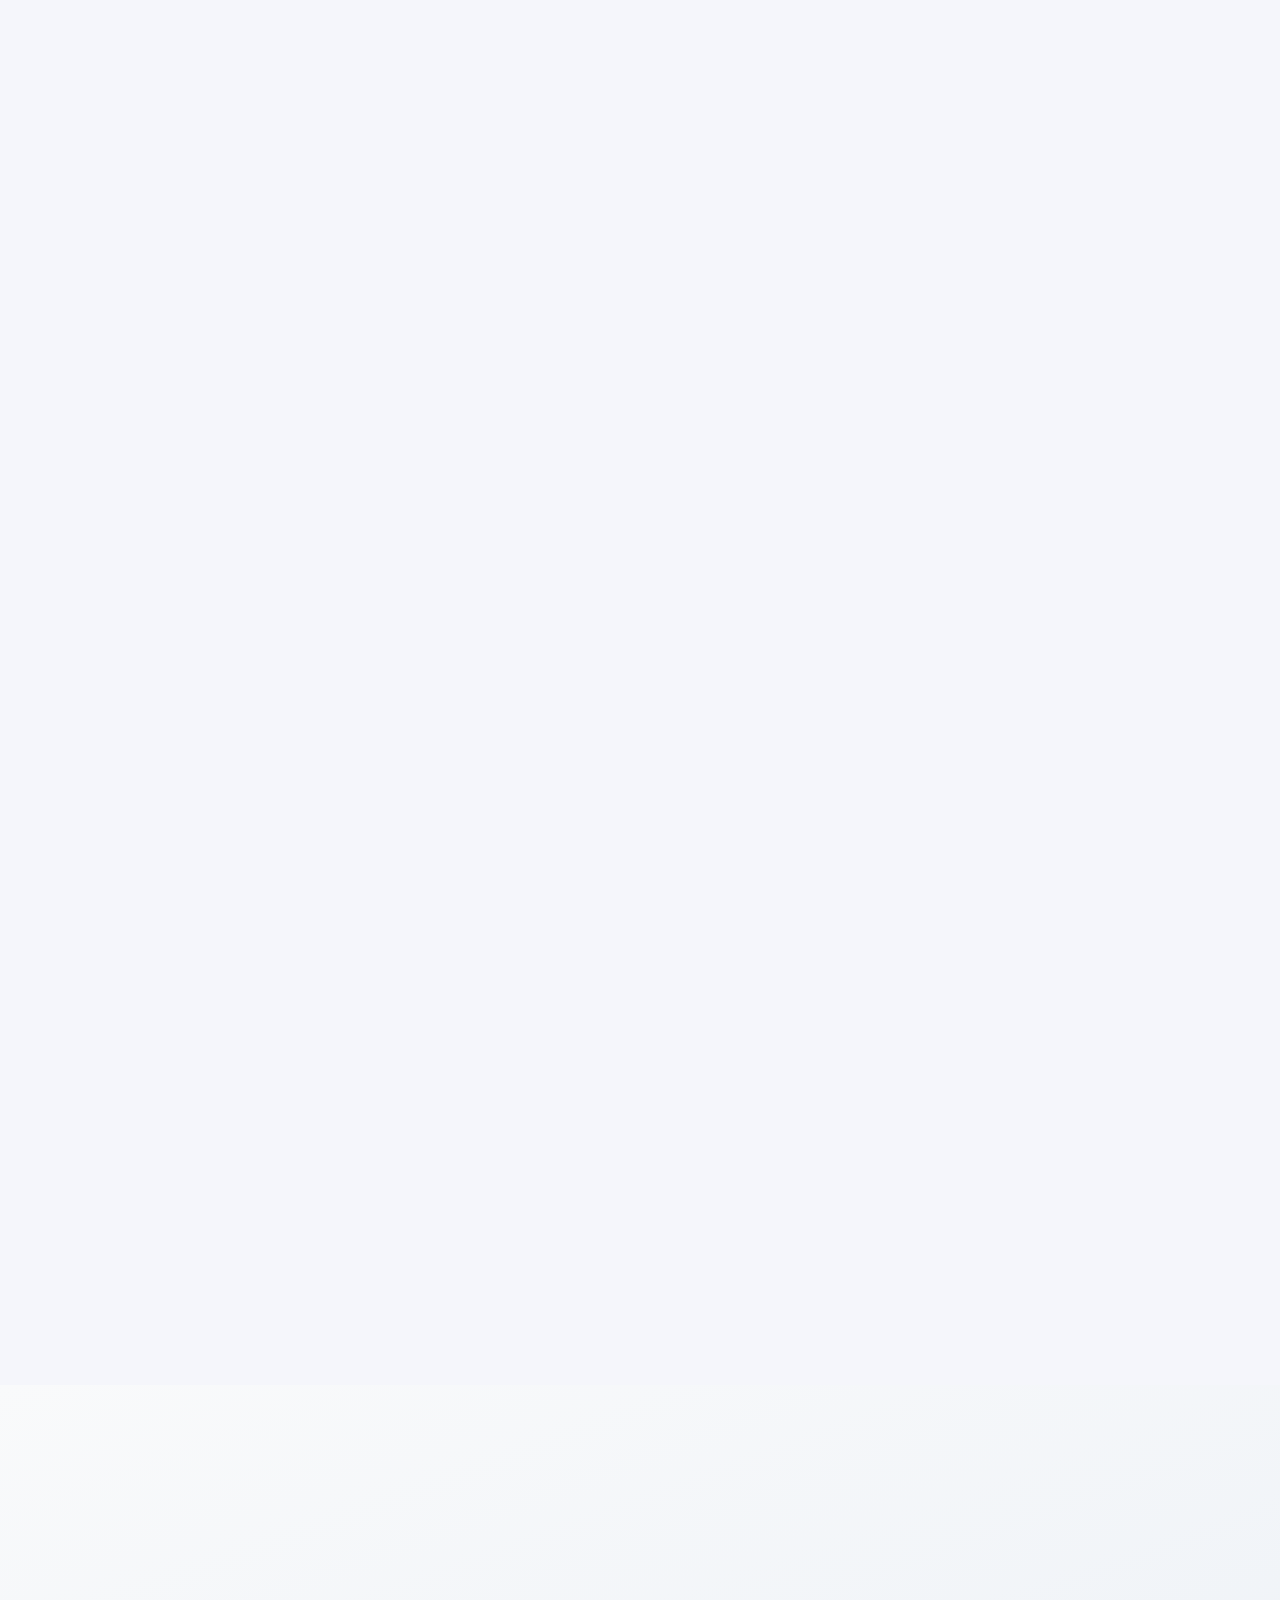
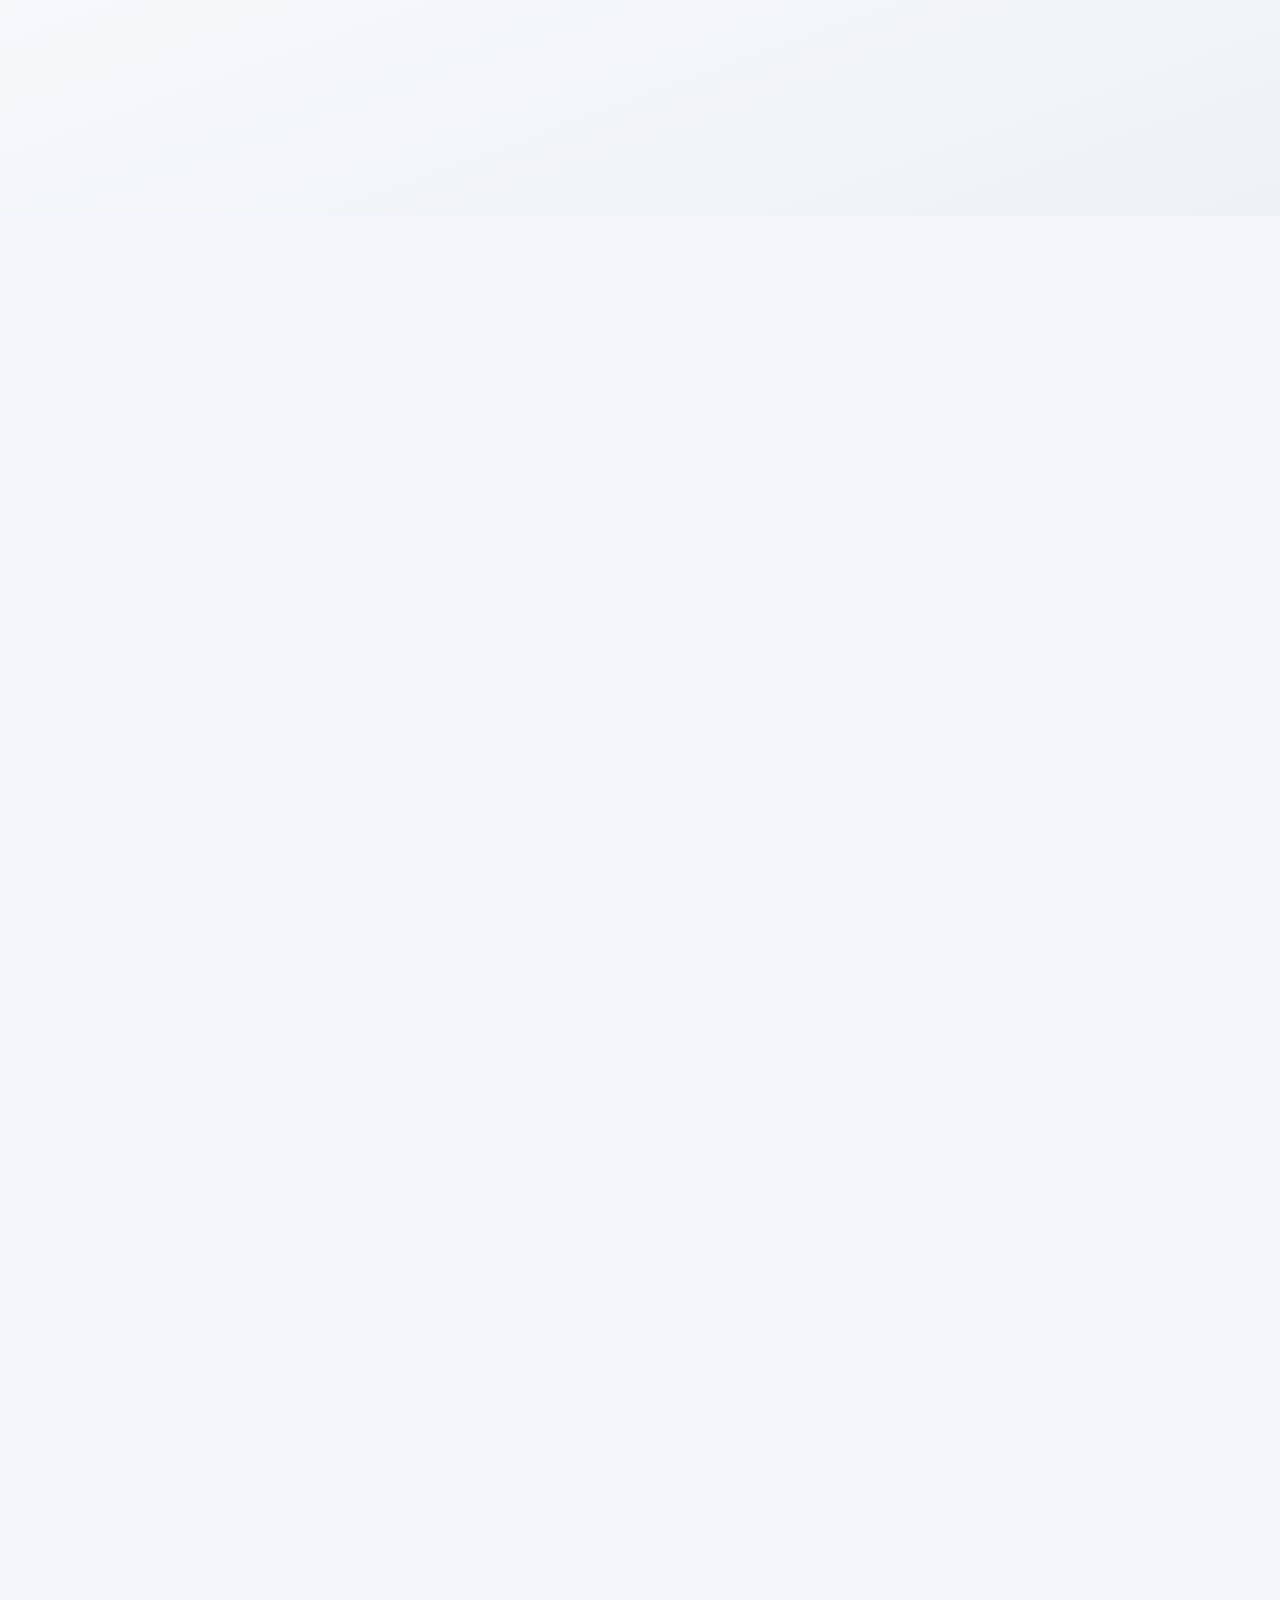
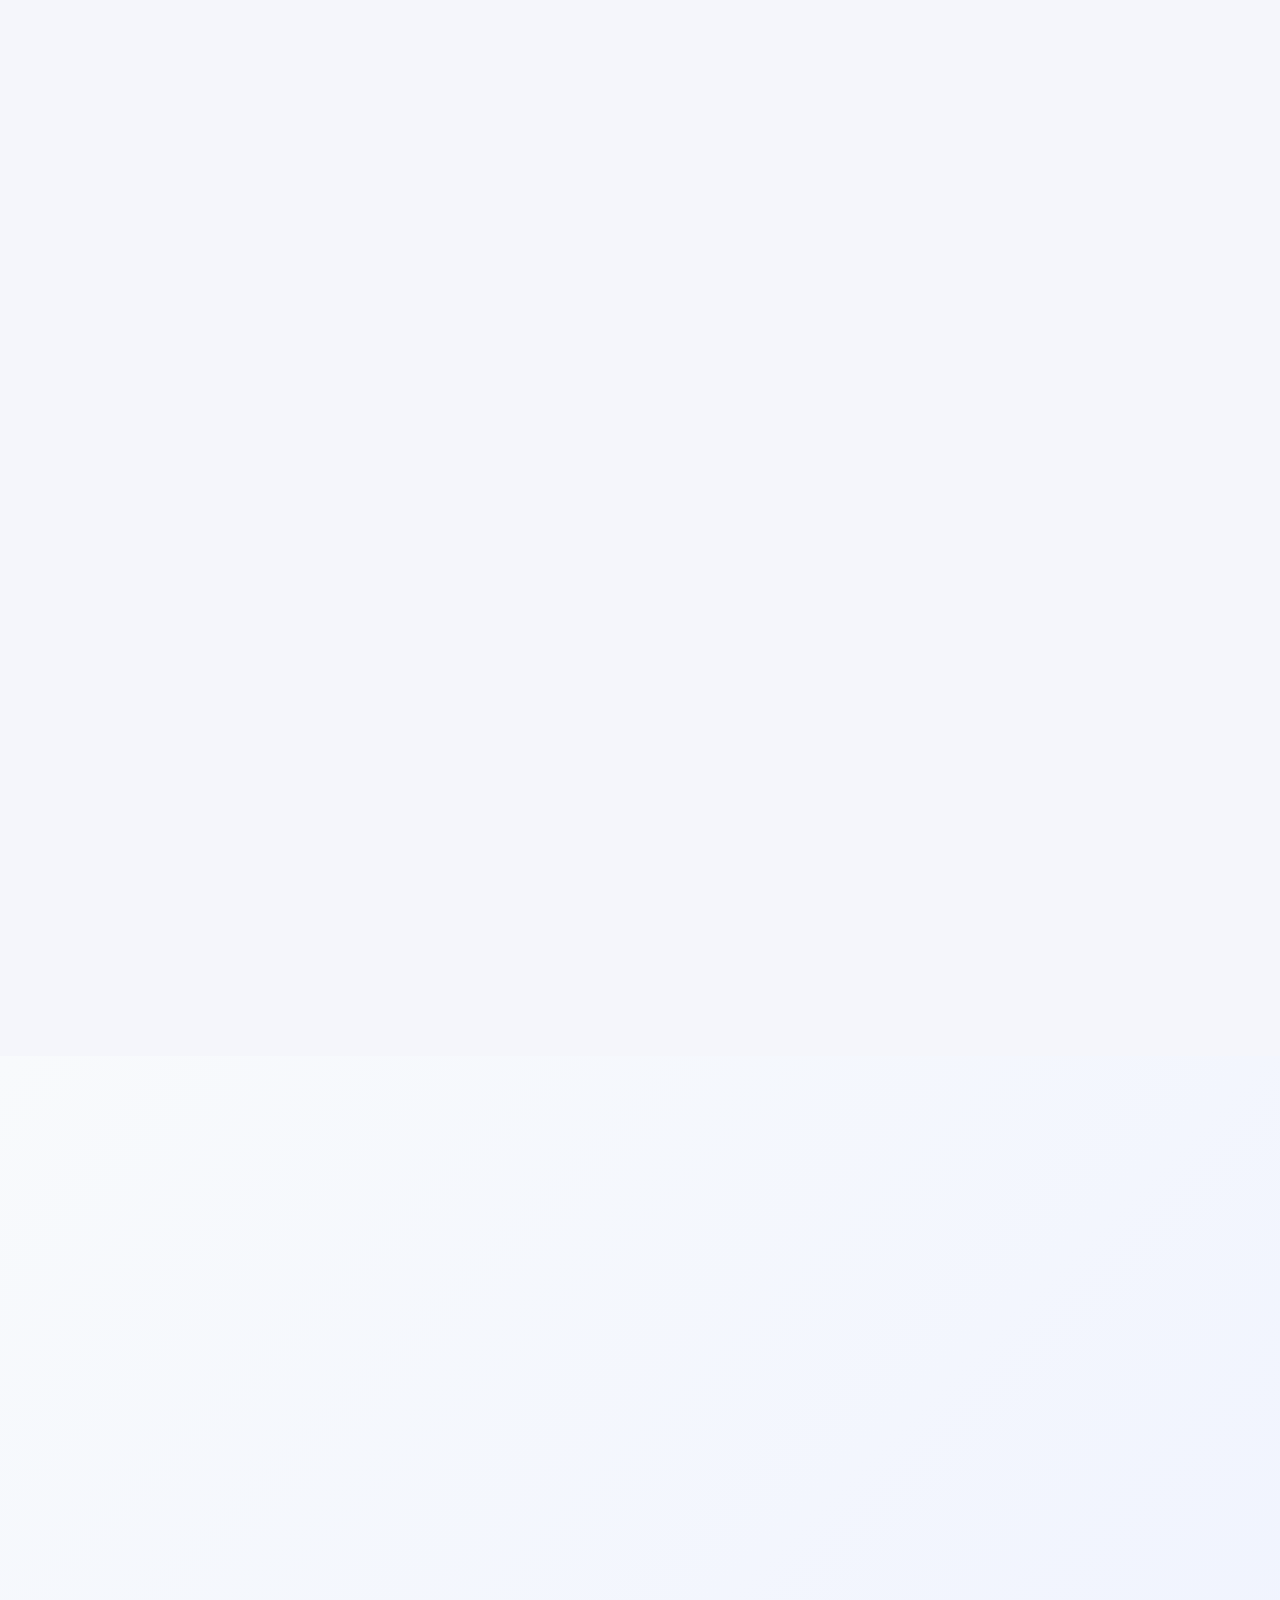
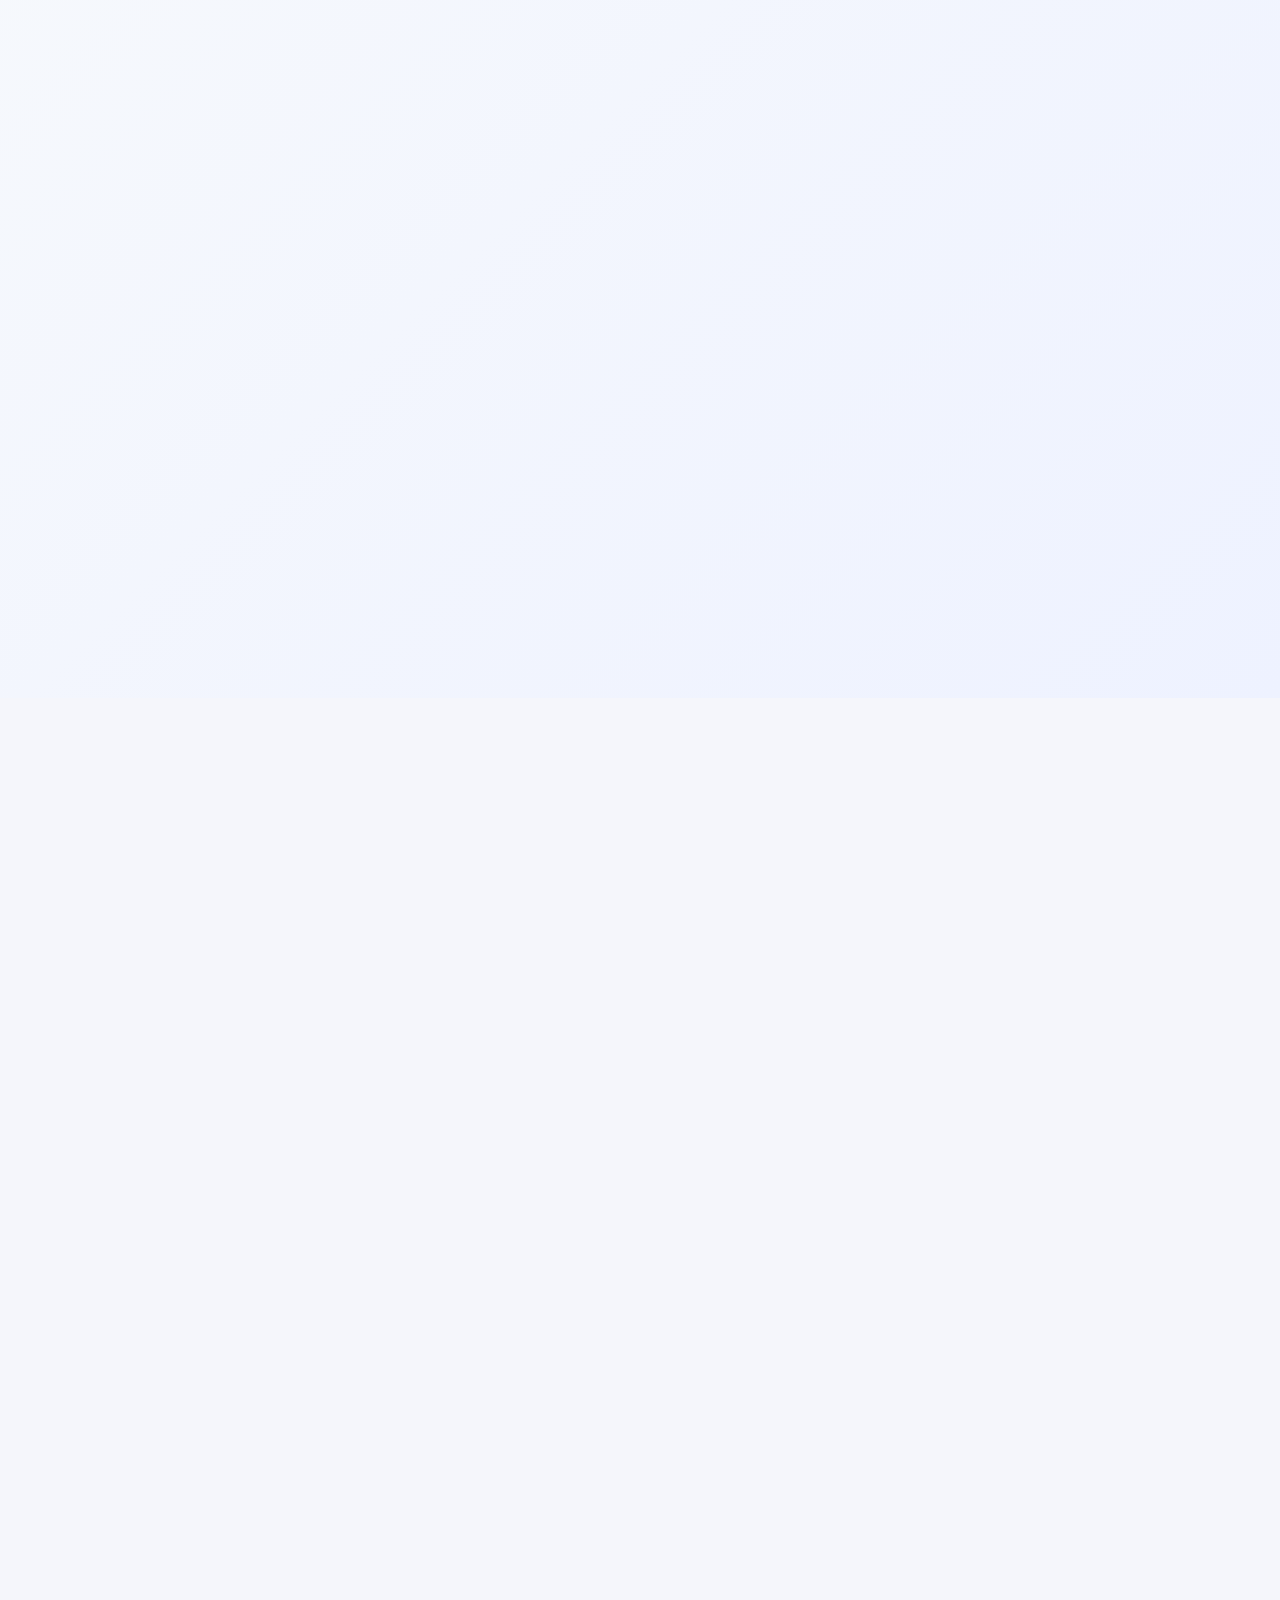
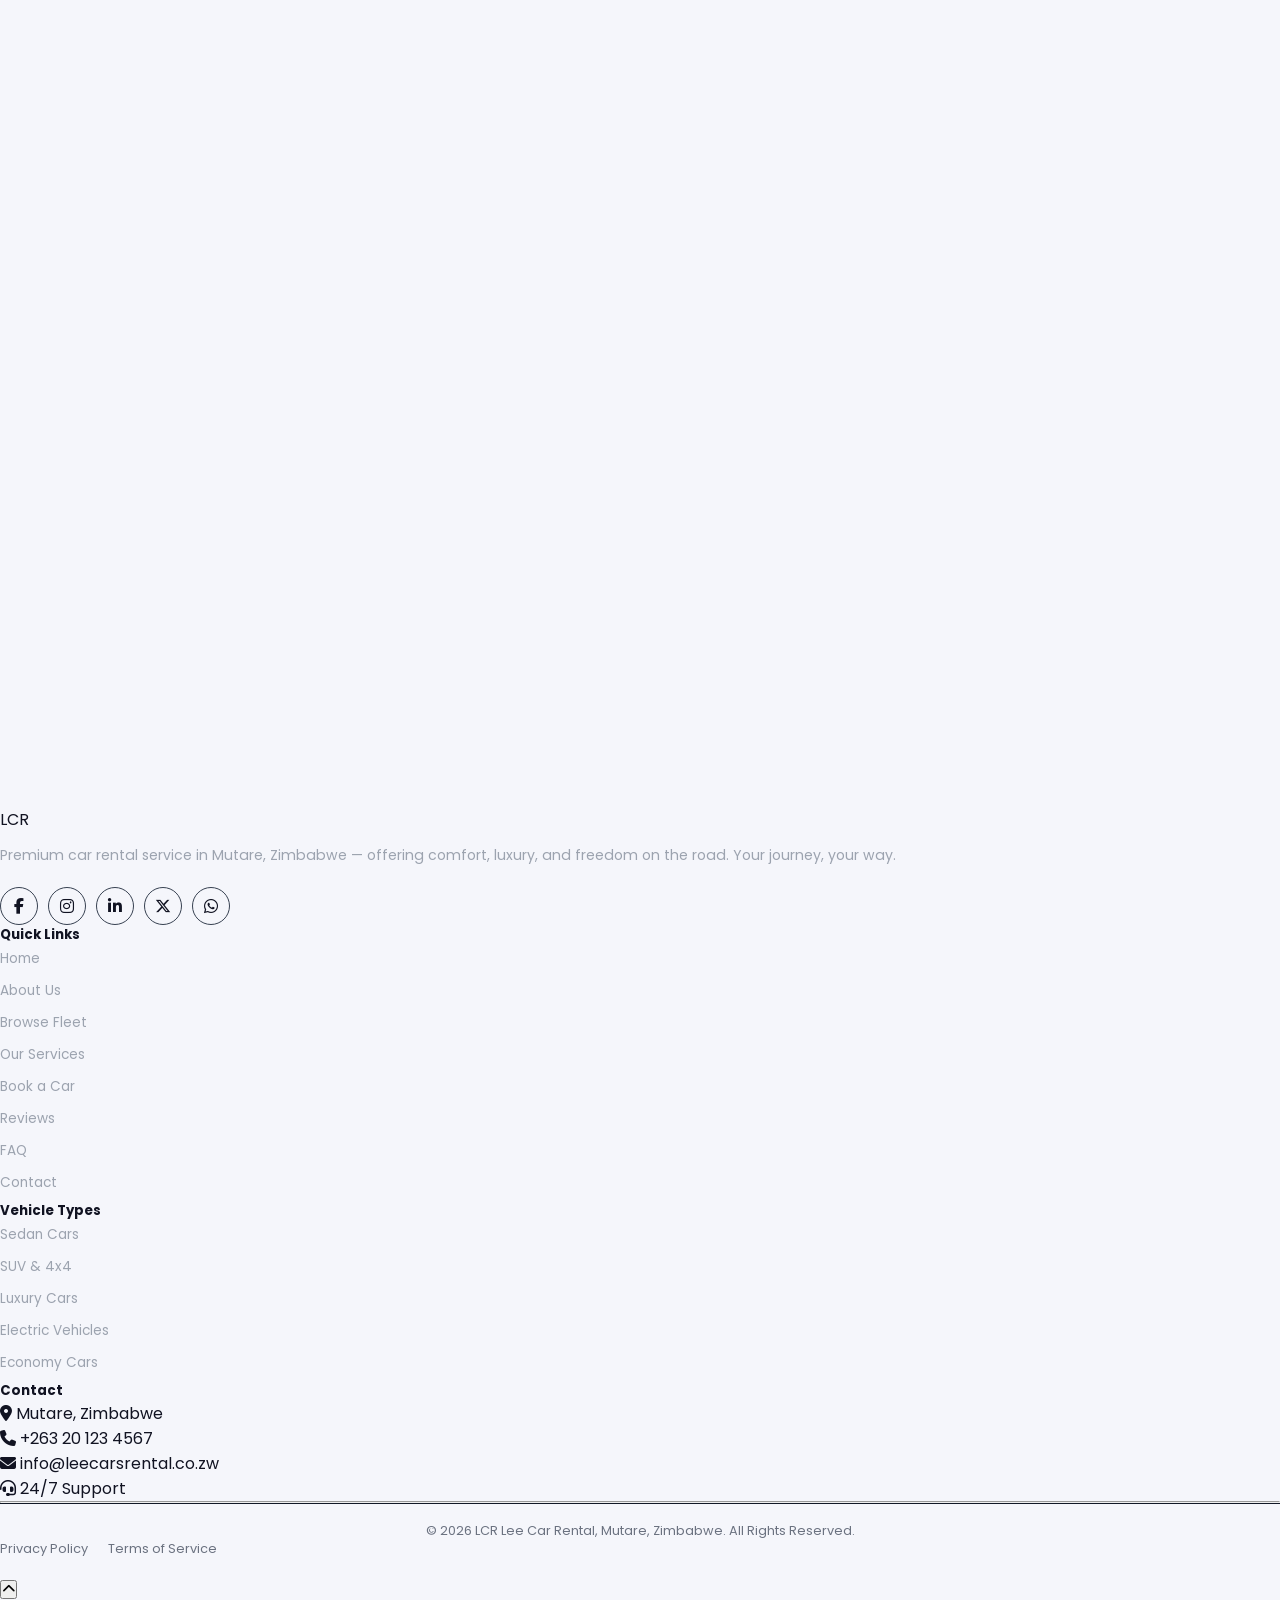
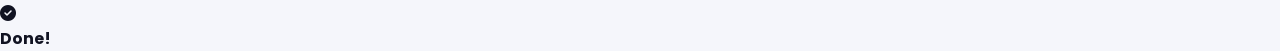
==== commit 2c4ef726: "Update index.html" ====
--- a/index.html
+++ b/index.html
@@ -1,1081 +1,1352 @@
 <!DOCTYPE html>
 <html lang="en">
-
 <head>
-  <meta charset="UTF-8" />
-  <meta name="viewport" content="width=device-width, initial-scale=1.0" />
-
-  <link rel="shortcut icon" href="imgs/favicon.png" type="image/x-icon">
-  <title>Lee Car Rental | Drive Excellence. Experience Comfort.</title>
-  <link rel="stylesheet" href="style.css" />
-  <!-- Font Awesome -->
-  <link rel="stylesheet" href="https://cdnjs.cloudflare.com/ajax/libs/font-awesome/7.0.1/css/all.min.css" integrity="sha512-2SwdPD6INVrV/lHTZbO2nodKhrnDdJK9/kg2XD1r9uGqPo1cUbujc+IYdlYdEErWNu69gVcYgdxlmVmzTWnetw==" crossorigin="anonymous" referrerpolicy="no-referrer" />
+  <!-- ============================================================
+       META & PAGE SETTINGS
+       ============================================================ -->
+  <meta charset="UTF-8">
+  <meta name="viewport" content="width=device-width, initial-scale=1.0">
+  <title>LCR — Lee Car Rental | Premium Car Rental</title>
+  <meta name="description" content="LCR Lee Car Rental — Premium car rental service with top-tier fleet, easy booking, and exceptional service in Mutare, Zimbabwe.">
+
+  <!-- Favicon (inline SVG) -->
+  <link rel="shortcut icon"
+    href="data:image/svg+xml,<svg xmlns='http://www.w3.org/2000/svg' viewBox='0 0 64 64'><rect width='64' height='64' rx='12' fill='%234169E1'/><text x='32' y='44' text-anchor='middle' font-family='Arial Black' font-weight='900' font-size='28' fill='white'>LCR</text></svg>"
+    type="image/svg+xml">
+
+  <!-- ============================================================
+       EXTERNAL FONTS & ICONS
+       ============================================================ -->
+  <link rel="preconnect" href="https://fonts.googleapis.com">
+  <link rel="preconnect" href="https://fonts.gstatic.com" crossorigin>
+  <link href="https://fonts.googleapis.com/css2?family=Poppins:wght@300;400;500;600;700;800;900&display=swap" rel="stylesheet">
+  <link rel="stylesheet" href="https://cdnjs.cloudflare.com/ajax/libs/font-awesome/6.5.0/css/all.min.css">
+
+  <!-- ============================================================
+       STYLESHEET
+       ============================================================ -->
+  <link rel="stylesheet" href="style.css">
 </head>
-
 <body>
 
-  <!-- ================= HEADER SECTION ================= -->
-  <header class="header" id="top">
-  <div class="container header-inner">
-
-    <a href="#home" class="logo">
-      <span class="logo-mark">LCR</span>
-      <span class="logo-text">Car Rental</span>
-    </a>
-
-    <button class="nav-toggle" id="navToggle" aria-label="Toggle navigation">
-      <i class="fa-solid fa-bars"></i>
-    </button>
-
-    <nav class="nav" id="nav">
-
-  <button class="nav-close" id="navClose" aria-label="Close menu">
-    <i class="fa-solid fa-xmark"></i>
+
+  <!-- ============================================================
+       NAVBAR
+       ============================================================ -->
+  <nav class="nav" id="mainNav">
+    <div class="wrap nav-inner">
+
+      <!-- Logo -->
+      <a href="#home" class="nav-logo" aria-label="LCR Lee Car Rental home">
+        <div class="nav-logo-mark"><span>LCR</span></div>
+        <div class="nav-logo-text">
+          <strong><span class="lc">LC</span>R</strong>
+          <em>Lee Car Rental</em>
+        </div>
+      </a>
+
+      <!-- Desktop navigation links -->
+      <ul class="nav-links" id="navLinks">
+        <li><a href="#home">Home</a></li>
+        <li><a href="#about">About</a></li>
+        <li><a href="#fleet">Fleet</a></li>
+        <li><a href="#services">Services</a></li>
+        <li><a href="#how">How It Works</a></li>
+        <li><a href="#reviews">Reviews</a></li>
+        <li><a href="#faq">FAQ</a></li>
+        <li><a href="#contact">Contact</a></li>
+      </ul>
+
+      <!-- Desktop CTA -->
+      <div class="nav-cta">
+        <button class="nav-book" onclick="scrollToSection('#booking')">
+          <i class="fa-solid fa-calendar-check"></i> Book Now
+        </button>
+      </div>
+
+      <!-- Mobile hamburger button (visible below 900px) -->
+      <button class="hamburger" id="hamburger" aria-label="Open navigation menu" aria-expanded="false">
+        <span></span><span></span><span></span>
+      </button>
+
+    </div>
+  </nav>
+
+
+  <!-- ============================================================
+       MOBILE DRAWER MENU
+       ============================================================ -->
+  <div class="nav-drawer" id="navDrawer" role="dialog" aria-modal="true">
+
+    <!-- Dark semi-transparent backdrop -->
+    <div class="nav-drawer-bg" id="drawerBg"></div>
+
+    <!-- Slide-in panel -->
+    <div class="nav-drawer-panel" id="drawerPanel">
+
+      <!-- Panel header: logo + close button -->
+      <div class="nav-drawer-header">
+        <div class="nav-drawer-logo">
+          <div class="nav-drawer-logo-mark"><span>LCR</span></div>
+          <span class="nav-drawer-logo-text"><span class="lc">LC</span>R</span>
+        </div>
+        <button class="nav-drawer-close" id="drawerClose" aria-label="Close menu">
+          <i class="fa-solid fa-xmark"></i>
+        </button>
+      </div>
+
+      <!-- Navigation links -->
+      <nav class="nav-drawer-nav" id="drawerNav">
+        <a href="#home"     class="drawer-link drawer-active"><span class="drawer-icon"><i class="fa-solid fa-house"></i></span>Home</a>
+        <a href="#about"    class="drawer-link"><span class="drawer-icon"><i class="fa-solid fa-circle-info"></i></span>About Us</a>
+        <a href="#fleet"    class="drawer-link"><span class="drawer-icon"><i class="fa-solid fa-car"></i></span>Fleet</a>
+        <a href="#services" class="drawer-link"><span class="drawer-icon"><i class="fa-solid fa-star"></i></span>Services</a>
+        <div class="drawer-divider"></div>
+        <a href="#how"      class="drawer-link"><span class="drawer-icon"><i class="fa-solid fa-list-check"></i></span>How It Works</a>
+        <a href="#reviews"  class="drawer-link"><span class="drawer-icon"><i class="fa-solid fa-star"></i></span>Reviews</a>
+        <a href="#faq"      class="drawer-link"><span class="drawer-icon"><i class="fa-solid fa-circle-question"></i></span>FAQ</a>
+        <a href="#contact"  class="drawer-link"><span class="drawer-icon"><i class="fa-solid fa-envelope"></i></span>Contact</a>
+      </nav>
+
+      <!-- Bottom action buttons -->
+      <div class="nav-drawer-footer">
+        <button class="drawer-book-btn"    id="drawerBookBtn">   <i class="fa-solid fa-calendar-check"></i> Book Now</button>
+        <button class="drawer-contact-btn" id="drawerContactBtn"><i class="fa-solid fa-headset"></i> Call Us: +263 77 123 4567</button>
+      </div>
+
+    </div>
+  </div>
+
+
+  <!-- ============================================================
+       CAR DETAIL PAGE
+       ============================================================ -->
+  <div class="car-detail-page" id="carDetailPage" role="main" aria-label="Car detail page">
+
+    <!-- Sticky top bar: back button, car name, book button -->
+    <div class="cdp-topbar">
+      <button class="cdp-back-btn"   id="cdpBackBtn"><i class="fa-solid fa-arrow-left"></i> Back to Fleet</button>
+      <span class="cdp-topbar-title" id="cdpTopbarTitle">Vehicle Details</span>
+      <button class="cdp-topbar-book" id="cdpTopbarBookBtn"><i class="fa-solid fa-calendar-check"></i> Book Now</button>
+    </div>
+
+    <!-- Hero image gallery with arrow controls and thumbnails -->
+    <div class="cdp-hero" id="cdpHero">
+      <img class="cdp-hero-img" id="cdpHeroImg" src="" alt="Car image">
+      <div class="cdp-hero-overlay"></div>
+      <div class="cdp-img-counter" id="cdpImgCounter">1 / 6</div>
+      <div class="cdp-img-label"   id="cdpImgLabel">Exterior</div>
+      <button class="cdp-arrow-prev" id="cdpPrev"><i class="fa-solid fa-chevron-left"></i></button>
+      <button class="cdp-arrow-next" id="cdpNext"><i class="fa-solid fa-chevron-right"></i></button>
+      <div class="cdp-thumbs" id="cdpThumbs"></div>
+    </div>
+
+    <!-- Page body: breadcrumb, title, price, tabs, content -->
+    <div class="cdp-body">
+
+      <!-- Breadcrumb -->
+      <div class="cdp-breadcrumb">
+        <a onclick="closeCarDetailPage()"><i class="fa-solid fa-house"></i> Home</a>
+        <i class="fa-solid fa-chevron-right"></i>
+        <a onclick="closeCarDetailPage()">Fleet</a>
+        <i class="fa-solid fa-chevron-right"></i>
+        <span id="cdpBreadName">Vehicle</span>
+      </div>
+
+      <!-- Title row: name + price block -->
+      <div class="cdp-header-row">
+        <div class="cdp-title-col">
+          <div class="cdp-badge-row" id="cdpBadgeRow"></div>
+          <div class="cdp-title"    id="cdpTitle"></div>
+          <div class="cdp-subtitle" id="cdpSubtitle"></div>
+        </div>
+        <div class="cdp-price-col">
+          <div class="from">Starting from</div>
+          <strong id="cdpPrice"></strong>
+          <div class="per">per day</div>
+          <button class="book-big" id="cdpBookBig"><i class="fa-solid fa-calendar-check"></i> Reserve This Car</button>
+        </div>
+      </div>
+
+      <!-- Tab navigation: Overview | Photo Gallery | Pricing -->
+      <div class="cdp-tabs">
+        <button class="cdp-tab active" data-tab="overview"><i class="fa-solid fa-gauge-high"></i> Overview</button>
+        <button class="cdp-tab"        data-tab="gallery"> <i class="fa-solid fa-images"></i> Photo Gallery</button>
+        <button class="cdp-tab"        data-tab="pricing"> <i class="fa-solid fa-tags"></i> Pricing</button>
+      </div>
+
+      <!-- TAB 1 — Overview: specs grid + features list (populated by JS) -->
+      <div class="cdp-tab-panel active" id="cdp-tab-overview">
+        <div class="cdp-overview-grid">
+          <div class="cdp-card">
+            <div class="cdp-card-title"><i class="fa-solid fa-sliders"></i> Technical Specifications</div>
+            <div id="cdpSpecsList"></div>
+          </div>
+          <div class="cdp-card">
+            <div class="cdp-card-title"><i class="fa-solid fa-star"></i> Key Features &amp; Highlights</div>
+            <ul class="cdp-features-list" id="cdpFeaturesList"></ul>
+          </div>
+        </div>
+      </div>
+
+      <!-- TAB 2 — Photo Gallery (populated by JS) -->
+      <div class="cdp-tab-panel" id="cdp-tab-gallery">
+        <div class="cdp-photo-grid" id="cdpPhotoGrid"></div>
+      </div>
+
+      <!-- TAB 3 — Pricing: plan cards + inclusions (populated by JS) -->
+      <div class="cdp-tab-panel" id="cdp-tab-pricing">
+        <div class="cdp-pricing-grid" id="cdpPricingGrid"></div>
+        <div class="cdp-includes">
+          <h4><i class="fa-solid fa-circle-check"></i> Every rental includes</h4>
+          <div class="cdp-includes-grid">
+            <div class="cdp-include-item"><i class="fa-solid fa-shield-halved"></i> Full third-party insurance</div>
+            <div class="cdp-include-item"><i class="fa-solid fa-road"></i> 200 km/day free mileage</div>
+            <div class="cdp-include-item"><i class="fa-solid fa-headset"></i> 24/7 roadside assistance</div>
+            <div class="cdp-include-item"><i class="fa-solid fa-spray-can-sparkles"></i> Vehicle sanitisation</div>
+            <div class="cdp-include-item"><i class="fa-solid fa-rotate-left"></i> Free cancellation (24hr)</div>
+            <div class="cdp-include-item"><i class="fa-solid fa-credit-card"></i> EcoCash &amp; card accepted</div>
+          </div>
+        </div>
+      </div>
+
+      <!-- Also Available: 3 other cars (populated by JS) -->
+      <div class="cdp-also">
+        <h3>Also Available in Our Fleet</h3>
+        <div class="cdp-also-grid" id="cdpAlsoGrid"></div>
+      </div>
+
+    </div>
+  </div>
+
+
+  <!-- ============================================================
+       SERVICE POPUP MODAL
+       ============================================================ -->
+  <div class="svc-modal-overlay" id="svcModalOverlay" role="dialog" aria-modal="true">
+    <div class="svc-modal" id="svcModal">
+
+      <!-- Sticky coloured top bar with title and close button -->
+      <div class="svc-modal-sticky-bar">
+        <div class="svc-modal-bar-label">
+          <i class="fa-solid fa-star"></i>
+          <span id="svcModalBarLabel">Our Services</span>
+        </div>
+        <button class="svc-modal-close-btn" id="svcModalClose" aria-label="Close">
+          <i class="fa-solid fa-xmark"></i>
+        </button>
+      </div>
+
+      <!-- Scrollable body -->
+      <div class="svc-modal-scroll" id="svcModalScroll">
+
+        <!-- Banner: background image + icon + title -->
+        <div class="svc-modal-banner" id="svcModalBanner">
+          <img class="svc-modal-banner-bg" id="svcModalBannerImg" src="" alt="">
+          <div class="svc-modal-banner-overlay"></div>
+          <div class="svc-modal-banner-content">
+            <div class="svc-modal-banner-icon" id="svcModalIcon"></div>
+            <div class="svc-modal-banner-title">
+              <h3 id="svcModalTitle"></h3>
+              <span id="svcModalCat"></span>
+            </div>
+          </div>
+        </div>
+
+        <!-- Text body: description, features, pricing, CTA buttons -->
+        <div class="svc-modal-body">
+          <p class="svc-modal-desc" id="svcModalDesc"></p>
+
+          <div class="svc-modal-features">
+            <h4><i class="fa-solid fa-list-check"></i> What's included</h4>
+            <div class="svc-modal-feat-grid" id="svcModalFeatGrid"></div>
+          </div>
+
+          <div class="svc-modal-pricing" id="svcModalPricing">
+            <div class="svc-modal-pricing-row">
+              <div class="svc-modal-pricing-info">
+                <p  id="svcModalPriceLabel">Starting from</p>
+                <strong id="svcModalPrice"></strong>
+                <span   id="svcModalPriceSub"></span>
+              </div>
+            </div>
+            <div class="svc-modal-includes-row" id="svcModalIncludesRow"></div>
+          </div>
+
+          <div class="svc-modal-actions">
+            <button class="svc-modal-book" id="svcModalBookBtn">
+              <i class="fa-solid fa-calendar-check"></i> Book This Service
+            </button>
+            <button class="svc-modal-contact"
+              onclick="closeSvcModal(); setTimeout(() => scrollToSection('#contact'), 300)">
+              <i class="fa-solid fa-headset"></i> Contact Us
+            </button>
+          </div>
+        </div>
+
+      </div>
+    </div>
+  </div>
+
+
+  <!-- ============================================================
+       SECTION 1 — HERO
+       ============================================================ -->
+  <section class="hero" id="home">
+    <div class="hero-bg"></div>
+
+    <div class="hero-inner">
+
+      <!-- Left column: headline, description, CTAs, stats -->
+      <div class="hero-content">
+        <h1 class="hero-fade hd1">
+          Drive Your
+          <span class="line2">Dream Car</span>
+          <span class="accent">Today.</span>
+        </h1>
+
+        <p class="hero-desc hero-fade hd2">
+          Experience luxury, comfort, and freedom on the road across Zimbabwe.
+          Choose from our premium fleet and confirm your booking in under 2 minutes.
+        </p>
+
+        <div class="hero-btns hero-fade hd3">
+          <a href="#fleet"   class="btn-primary"><i class="fa-solid fa-car"></i> Browse Fleet</a>
+          <a href="#booking" class="btn-outline"><i class="fa-solid fa-calendar"></i> Book Now</a>
+        </div>
+
+        <!-- Animated counter stats -->
+        <div class="hero-stats hero-fade hd4">
+          <div class="stat">
+            <strong><span class="count-num" data-target="200" data-suffix="+">0</span><span class="sup">+</span></strong>
+            <span>Cars<br>Available</span>
+          </div>
+          <div class="stat">
+            <strong><span class="count-num" data-target="15" data-suffix="K+">0</span><span class="sup">K+</span></strong>
+            <span>Happy<br>Clients</span>
+          </div>
+          <div class="stat">
+            <strong><span class="count-num" data-target="4.9" data-suffix="★" data-decimal="true">0</span><span class="sup">★</span></strong>
+            <span>Average<br>Rating</span>
+          </div>
+        </div>
+      </div>
+
+      <!-- Right column: hero car card with floating badges and thumbnails -->
+      <div class="hero-visual">
+        <div class="hero-card-stack">
+
+          <!-- Main car image (swaps when a thumbnail is clicked) -->
+          <div class="hero-main-card" id="heroMainCard">
+            <img id="heroMainImg"
+              src="https://images.unsplash.com/photo-1555215695-3004980ad54e?w=900&q=85"
+              alt="BMW X5 — Premium SUV">
+            <div class="hero-car-label">
+              <strong id="heroCarName">BMW X5</strong>
+              <span   id="heroCarSub">Luxury SUV · from $140/day</span>
+            </div>
+          </div>
+
+          <!-- Floating badge: Fully Insured -->
+          <div class="hero-float-card hfc-1">
+            <div class="fc-icon"><i class="fa-solid fa-shield-halved"></i></div>
+            <div class="fc-text">
+              <strong>Fully Insured</strong>
+              <span>Every vehicle covered</span>
+            </div>
+          </div>
+
+          <!-- Floating badge: Star rating -->
+          <div class="hero-float-card hfc-3" style="padding:16px 20px;flex-direction:column;align-items:flex-start;gap:6px;">
+            <div style="display:flex;gap:3px;color:#f59e0b;font-size:.78rem;margin-bottom:2px;">
+              <i class="fa-solid fa-star"></i><i class="fa-solid fa-star"></i>
+              <i class="fa-solid fa-star"></i><i class="fa-solid fa-star"></i>
+              <i class="fa-solid fa-star"></i>
+            </div>
+            <strong style="font-size:.88rem;color:#fff;font-weight:700;">Rated 4.9/5</strong>
+            <span style="font-size:.72rem;opacity:.6;">2,847 reviews</span>
+          </div>
+
+          <!-- Thumbnail strip — click to change main image -->
+          <div class="hero-thumb-strip">
+            <div class="hero-thumb active"
+              data-img="https://images.unsplash.com/photo-1555215695-3004980ad54e?w=900&q=85"
+              data-name="BMW X5" data-sub="Luxury SUV · from $140/day">
+              <img src="https://images.unsplash.com/photo-1555215695-3004980ad54e?w=200&q=70" alt="BMW X5">
+            </div>
+            <div class="hero-thumb"
+              data-img="https://images.unsplash.com/photo-1618843479313-40f8afb4b4d8?w=900&q=85"
+              data-name="Mercedes C300" data-sub="Luxury Sedan · from $120/day">
+              <img src="https://images.unsplash.com/photo-1618843479313-40f8afb4b4d8?w=200&q=70" alt="Mercedes">
+            </div>
+            <div class="hero-thumb"
+              data-img="https://images.unsplash.com/photo-1560958089-b8a1929cea89?w=900&q=85"
+              data-name="Tesla Model 3" data-sub="Electric Sedan · from $95/day">
+              <img src="https://images.unsplash.com/photo-1560958089-b8a1929cea89?w=200&q=70" alt="Tesla">
+            </div>
+            <div class="hero-thumb"
+              data-img="https://images.unsplash.com/photo-1519641471654-76ce0107ad1b?w=900&q=85"
+              data-name="Ford Explorer" data-sub="Full-Size SUV · from $75/day">
+              <img src="https://images.unsplash.com/photo-1519641471654-76ce0107ad1b?w=200&q=70" alt="Explorer">
+            </div>
+          </div>
+
+        </div>
+      </div>
+
+    </div>
+  </section>
+
+
+  <!-- ============================================================
+       SECTION 2 — ABOUT
+       ============================================================ -->
+  <section class="section about" id="about">
+    <div class="wrap">
+      <div class="about-inner">
+
+        <!-- Visual side: main photo, accent photo, founded badge -->
+        <div class="about-visual reveal reveal-l">
+          <img class="about-img-main"
+            src="https://images.unsplash.com/photo-1449965408869-eaa3f722e40d?w=700&q=80"
+            alt="LCR team and fleet">
+          <img class="about-img-accent"
+            src="https://images.unsplash.com/photo-1503376780353-7e6692767b70?w=400&q=80"
+            alt="Premium vehicle detail">
+          <div class="about-founded-badge">
+            <strong>2009</strong>
+            <span>Founded</span>
+          </div>
+        </div>
+
+        <!-- Text side: heading, body copy, pillar cards, team strip -->
+        <div class="about-content">
+          <div class="s-label reveal"><i class="fa-solid fa-building"></i> About Us</div>
+          <h2 class="s-title reveal d1">Zimbabwe's Most <span>Trusted</span> Car Rental</h2>
+          <p class="s-sub reveal d2">
+            Lee Car Rental (LCR) was born in Mutare with a single belief: every journey deserves a great car.
+            Since 2009, we have been connecting travellers, business professionals, and families across Zimbabwe
+            with premium, well-maintained vehicles at honest prices.
+          </p>
+
+          <!-- Value pillars -->
+          <div class="about-pillars reveal d3">
+            <div class="about-pillar">
+              <div class="about-pillar-icon"><i class="fa-solid fa-leaf"></i></div>
+              <h4>Eco-Conscious Fleet</h4>
+              <p>We actively grow our electric and hybrid fleet to support sustainable travel.</p>
+            </div>
+            <div class="about-pillar">
+              <div class="about-pillar-icon"><i class="fa-solid fa-handshake"></i></div>
+              <h4>Community First</h4>
+              <p>Proudly local — we employ Mutare residents and partner with Zimbabwean tourism operators.</p>
+            </div>
+          </div>
+
+          <!-- Team avatar strip -->
+          <div class="about-team reveal d4">
+            <div class="team-avatars">
+              <div class="av"><img src="https://images.unsplash.com/photo-1507003211169-0a1dd7228f2d?w=100&q=80" alt="Team member"></div>
+              <div class="av"><img src="https://images.unsplash.com/photo-1494790108377-be9c29b29330?w=100&q=80" alt="Team member"></div>
+              <div class="av"><img src="https://images.unsplash.com/photo-1500648767791-00dcc994a43e?w=100&q=80" alt="Team member"></div>
+              <div class="av av-more">+40</div>
+            </div>
+            <div class="about-team-text">
+              <strong>Our Dedicated Team</strong>
+              <span>43 passionate professionals serving you across Mutare</span>
+            </div>
+          </div>
+        </div>
+      </div>
+
+      <!-- Animated statistics counter strip -->
+      <div class="about-counters reveal d2">
+        <div class="about-counter">
+          <strong><span class="count-num" data-target="15"  data-suffix="K+">0</span><span>K+</span></strong>
+          <p>Happy customers served since 2009</p>
+        </div>
+        <div class="about-counter">
+          <strong><span class="count-num" data-target="200" data-suffix="+">0</span><span>+</span></strong>
+          <p>Premium vehicles in our active fleet</p>
+        </div>
+        <div class="about-counter">
+          <strong><span class="count-num" data-target="16"  data-suffix="yrs">0</span><span>yrs</span></strong>
+          <p>Years of trusted service in Zimbabwe</p>
+        </div>
+        <div class="about-counter">
+          <strong><span class="count-num" data-target="4.9" data-suffix="★" data-decimal="true">0</span><span>★</span></strong>
+          <p>Average rating across 2,847 reviews</p>
+        </div>
+      </div>
+    </div>
+  </section>
+
+
+  <!-- ============================================================
+       SECTION 3 — FLEET
+       Filterable grid of six car cards.
+       Each card shows an image, category, specs, price, and two
+       buttons: "Details" (opens Car Detail Page) and "Book Now"
+       (scrolls to the Booking form with the car pre-selected).
+       ============================================================ -->
+  <section class="section fleet" id="fleet">
+    <div class="wrap">
+
+      <div class="fleet-header">
+        <div class="s-label reveal"><i class="fa-solid fa-car-side"></i> Our Fleet</div>
+        <h2 class="s-title reveal d1">Choose Your <span>Perfect Ride</span></h2>
+        <p class="s-sub reveal d2">From compact city cars to luxury SUVs — we have the right vehicle for every journey and every budget in Mutare.</p>
+      </div>
+
+      <!-- Filter buttons — data-filter values match data-cat on each card -->
+      <div class="fleet-filters reveal">
+        <button class="filter-btn active" data-filter="all">All Vehicles</button>
+        <button class="filter-btn" data-filter="sedan">Sedan</button>
+        <button class="filter-btn" data-filter="suv">SUV</button>
+        <button class="filter-btn" data-filter="luxury">Luxury</button>
+        <button class="filter-btn" data-filter="electric">Electric</button>
+      </div>
+
+      <!-- Car cards grid -->
+      <div class="cars-grid" id="carsGrid">
+
+        <!-- Car 1: Toyota Camry -->
+        <div class="car-card reveal d1" data-cat="sedan" data-car="camry">
+          <span class="car-badge popular">Popular</span>
+          <div class="car-img-wrap">
+            <img src="https://images.unsplash.com/photo-1621007947382-bb3c3994e3fb?w=600&q=80" alt="Toyota Camry">
+          </div>
+          <div class="car-info">
+            <div class="car-name">Toyota Camry</div>
+            <div class="car-category">Mid-Size Sedan</div>
+            <div class="car-specs">
+              <div class="spec"><i class="fa-solid fa-user-group"></i> 5 Seats</div>
+              <div class="spec"><i class="fa-solid fa-gears"></i> Auto</div>
+              <div class="spec"><i class="fa-solid fa-gas-pump"></i> Petrol</div>
+            </div>
+            <div class="car-footer">
+              <div class="car-price"><span class="price-strong">$45</span><span>/day</span></div>
+              <div class="car-actions">
+                <button class="car-details-btn" onclick="openCarDetailPage('camry')"><i class="fa-solid fa-eye"></i> Details</button>
+                <button class="car-book-btn"    onclick="openBooking('Toyota Camry')">Book Now</button>
+              </div>
+            </div>
+          </div>
+        </div>
+
+        <!-- Car 2: Ford Explorer -->
+        <div class="car-card reveal d2" data-cat="suv" data-car="explorer">
+          <span class="car-badge" style="background:#f59e0b">SUV</span>
+          <div class="car-img-wrap">
+            <img src="imgs/Ford Explorer.png" alt="Ford Explorer">
+          </div>
+          <div class="car-info">
+            <div class="car-name">Ford Explorer</div>
+            <div class="car-category">Full-Size SUV</div>
+            <div class="car-specs">
+              <div class="spec"><i class="fa-solid fa-user-group"></i> 7 Seats</div>
+              <div class="spec"><i class="fa-solid fa-gears"></i> Auto</div>
+              <div class="spec"><i class="fa-solid fa-gas-pump"></i> Diesel</div>
+            </div>
+            <div class="car-footer">
+              <div class="car-price"><span class="price-strong">$75</span><span>/day</span></div>
+              <div class="car-actions">
+                <button class="car-details-btn" onclick="openCarDetailPage('explorer')"><i class="fa-solid fa-eye"></i> Details</button>
+                <button class="car-book-btn"    onclick="openBooking('Ford Explorer')">Book Now</button>
+              </div>
+            </div>
+          </div>
+        </div>
+
+        <!-- Car 3: Mercedes-Benz C300 -->
+        <div class="car-card reveal d3" data-cat="luxury" data-car="mercedes">
+          <span class="car-badge premium">Premium</span>
+          <div class="car-img-wrap">
+            <img src="https://images.unsplash.com/photo-1618843479313-40f8afb4b4d8?w=600&q=80" alt="Mercedes-Benz C300">
+          </div>
+          <div class="car-info">
+            <div class="car-name">Mercedes-Benz C300</div>
+            <div class="car-category">Luxury Sedan</div>
+            <div class="car-specs">
+              <div class="spec"><i class="fa-solid fa-user-group"></i> 5 Seats</div>
+              <div class="spec"><i class="fa-solid fa-gears"></i> Auto</div>
+              <div class="spec"><i class="fa-solid fa-gas-pump"></i> Petrol</div>
+            </div>
+            <div class="car-footer">
+              <div class="car-price"><span class="price-strong">$120</span><span>/day</span></div>
+              <div class="car-actions">
+                <button class="car-details-btn" onclick="openCarDetailPage('mercedes')"><i class="fa-solid fa-eye"></i> Details</button>
+                <button class="car-book-btn"    onclick="openBooking('Mercedes-Benz C300')">Book Now</button>
+              </div>
+            </div>
+          </div>
+        </div>
+
+        <!-- Car 4: Tesla Model 3 -->
+        <div class="car-card reveal d1" data-cat="electric" data-car="tesla">
+          <span class="car-badge new">New</span>
+          <div class="car-img-wrap">
+            <img src="https://images.unsplash.com/photo-1560958089-b8a1929cea89?w=600&q=80" alt="Tesla Model 3">
+          </div>
+          <div class="car-info">
+            <div class="car-name">Tesla Model 3</div>
+            <div class="car-category">Electric Sedan</div>
+            <div class="car-specs">
+              <div class="spec"><i class="fa-solid fa-user-group"></i> 5 Seats</div>
+              <div class="spec"><i class="fa-solid fa-gears"></i> Auto</div>
+              <div class="spec"><i class="fa-solid fa-bolt"></i> Electric</div>
+            </div>
+            <div class="car-footer">
+              <div class="car-price"><span class="price-strong">$95</span><span>/day</span></div>
+              <div class="car-actions">
+                <button class="car-details-btn" onclick="openCarDetailPage('tesla')"><i class="fa-solid fa-eye"></i> Details</button>
+                <button class="car-book-btn"    onclick="openBooking('Tesla Model 3')">Book Now</button>
+              </div>
+            </div>
+          </div>
+        </div>
+
+        <!-- Car 5: BMW X5 -->
+        <div class="car-card reveal d2" data-cat="suv" data-car="bmw">
+          <div class="car-img-wrap">
+            <img src="https://images.unsplash.com/photo-1555215695-3004980ad54e?w=600&q=80" alt="BMW X5">
+          </div>
+          <div class="car-info">
+            <div class="car-name">BMW X5</div>
+            <div class="car-category">Luxury SUV</div>
+            <div class="car-specs">
+              <div class="spec"><i class="fa-solid fa-user-group"></i> 5 Seats</div>
+              <div class="spec"><i class="fa-solid fa-gears"></i> Auto</div>
+              <div class="spec"><i class="fa-solid fa-gas-pump"></i> Petrol</div>
+            </div>
+            <div class="car-footer">
+              <div class="car-price"><span class="price-strong">$140</span><span>/day</span></div>
+              <div class="car-actions">
+                <button class="car-details-btn" onclick="openCarDetailPage('bmw')"><i class="fa-solid fa-eye"></i> Details</button>
+                <button class="car-book-btn"    onclick="openBooking('BMW X5')">Book Now</button>
+              </div>
+            </div>
+          </div>
+        </div>
+
+        <!-- Car 6: Honda Civic -->
+        <div class="car-card reveal d3" data-cat="sedan" data-car="civic">
+          <div class="car-img-wrap">
+            <img src="imgs/Honda civic Interior.png" alt="Honda Civic">
+          </div>
+          <div class="car-info">
+            <div class="car-name">Honda Civic</div>
+            <div class="car-category">Compact Sedan</div>
+            <div class="car-specs">
+              <div class="spec"><i class="fa-solid fa-user-group"></i> 5 Seats</div>
+              <div class="spec"><i class="fa-solid fa-gears"></i> Manual</div>
+              <div class="spec"><i class="fa-solid fa-gas-pump"></i> Petrol</div>
+            </div>
+            <div class="car-footer">
+              <div class="car-price"><span class="price-strong">$35</span><span>/day</span></div>
+              <div class="car-actions">
+                <button class="car-details-btn" onclick="openCarDetailPage('civic')"><i class="fa-solid fa-eye"></i> Details</button>
+                <button class="car-book-btn"    onclick="openBooking('Honda Civic')">Book Now</button>
+              </div>
+            </div>
+          </div>
+        </div>
+
+      </div><!-- /cars-grid -->
+    </div>
+  </section>
+
+
+  <!-- ============================================================
+       SECTION 4 — SERVICES
+       Six service cards (click to open the Service Modal).
+       Ends with a "Custom Package" CTA banner.
+       ============================================================ -->
+  <section class="section services" id="services">
+    <div class="wrap">
+
+      <div class="services-header">
+        <div class="s-label reveal"><i class="fa-solid fa-star"></i> What We Offer</div>
+        <h2 class="s-title reveal d1">Our Premium <span>Services</span></h2>
+        <p class="s-sub reveal d2">Beyond just handing you keys — LCR delivers a complete, worry-free mobility experience. <strong>Click any service to learn more.</strong></p>
+      </div>
+
+      <!-- Trust strip -->
+      <div class="services-strip reveal d3">
+        <div class="services-strip-item"><i class="fa-solid fa-circle-check"></i> No Hidden Fees</div>
+        <div class="services-strip-sep"></div>
+        <div class="services-strip-item"><i class="fa-solid fa-circle-check"></i> Free Delivery &amp; Collection</div>
+        <div class="services-strip-sep"></div>
+        <div class="services-strip-item"><i class="fa-solid fa-circle-check"></i> 24/7 Support</div>
+        <div class="services-strip-sep"></div>
+        <div class="services-strip-item"><i class="fa-solid fa-circle-check"></i> Fully Insured Fleet</div>
+        <div class="services-strip-sep"></div>
+        <div class="services-strip-item"><i class="fa-solid fa-circle-check"></i> EcoCash Accepted</div>
+      </div>
+
+      <!-- Service cards grid (each opens the Service Modal via openSvcModal) -->
+      <div class="services-grid">
+
+        <div class="service-card reveal d1" onclick="openSvcModal('daily')">
+          <span class="service-more-chip">Click to learn more</span>
+          <div class="service-icon-wrap si-blue"><i class="fa-solid fa-calendar-days"></i></div>
+          <h3>Daily &amp; Long-Term Rental</h3>
+          <p>Flexible rental plans from a single day to several months — with increasing discounts the longer you stay.</p>
+          <ul class="service-features">
+            <li><i class="fa-solid fa-check-circle"></i> From $35/day with no mileage anxiety</li>
+            <li><i class="fa-solid fa-check-circle"></i> Monthly rates from $800/month</li>
+            <li><i class="fa-solid fa-check-circle"></i> Free vehicle swap on long-term plans</li>
+          </ul>
+          <span class="service-link">View full details <i class="fa-solid fa-arrow-right"></i></span>
+        </div>
+
+        <div class="service-card reveal d2" onclick="openSvcModal('airport')">
+          <span class="service-more-chip">Click to learn more</span>
+          <div class="service-icon-wrap si-amber"><i class="fa-solid fa-plane-arrival"></i></div>
+          <h3>Airport Transfers</h3>
+          <p>Start your journey stress-free. Our drivers monitor your flight in real time and meet you at Mutare Airport.</p>
+          <ul class="service-features">
+            <li><i class="fa-solid fa-check-circle"></i> Real-time flight tracking</li>
+            <li><i class="fa-solid fa-check-circle"></i> Meet-and-greet with name board</li>
+            <li><i class="fa-solid fa-check-circle"></i> Available 24/7, including holidays</li>
+          </ul>
+          <span class="service-link">View full details <i class="fa-solid fa-arrow-right"></i></span>
+        </div>
+
+        <div class="service-card reveal d3" onclick="openSvcModal('corporate')">
+          <span class="service-more-chip">Click to learn more</span>
+          <div class="service-icon-wrap si-purple"><i class="fa-solid fa-briefcase"></i></div>
+          <h3>Corporate &amp; Business Rental</h3>
+          <p>Tailored solutions for companies, NGOs, and government departments with dedicated account management.</p>
+          <ul class="service-features">
+            <li><i class="fa-solid fa-check-circle"></i> Dedicated fleet &amp; account manager</li>
+            <li><i class="fa-solid fa-check-circle"></i> Monthly consolidated invoicing</li>
+            <li><i class="fa-solid fa-check-circle"></i> Priority vehicle availability</li>
+          </ul>
+          <span class="service-link">View full details <i class="fa-solid fa-arrow-right"></i></span>
+        </div>
+
+        <div class="service-card reveal d1" onclick="openSvcModal('chauffeur')">
+          <span class="service-more-chip">Click to learn more</span>
+          <div class="service-icon-wrap si-teal"><i class="fa-solid fa-user-tie"></i></div>
+          <h3>Chauffeur &amp; Driver Services</h3>
+          <p>Our courteous, licensed chauffeurs know every road in Manicaland — ideal for weddings and VIP events.</p>
+          <ul class="service-features">
+            <li><i class="fa-solid fa-check-circle"></i> Licensed, background-checked drivers</li>
+            <li><i class="fa-solid fa-check-circle"></i> Luxury and executive vehicle options</li>
+            <li><i class="fa-solid fa-check-circle"></i> Hourly, half-day, and full-day hire</li>
+          </ul>
+          <span class="service-link">View full details <i class="fa-solid fa-arrow-right"></i></span>
+        </div>
+
+        <div class="service-card reveal d2" onclick="openSvcModal('safari')">
+          <span class="service-more-chip">Click to learn more</span>
+          <div class="service-icon-wrap si-green"><i class="fa-solid fa-map-location-dot"></i></div>
+          <h3>Safari &amp; Outstation Tours</h3>
+          <p>Explore Zimbabwe's breathtaking landscapes — from Nyanga's mountains to Chimanimani's valleys.</p>
+          <ul class="service-features">
+            <li><i class="fa-solid fa-check-circle"></i> 4x4 vehicles for off-road terrain</li>
+            <li><i class="fa-solid fa-check-circle"></i> Optional certified tour guides</li>
+            <li><i class="fa-solid fa-check-circle"></i> Unlimited kilometres on tour packages</li>
+          </ul>
+          <span class="service-link">View full details <i class="fa-solid fa-arrow-right"></i></span>
+        </div>
+
+        <div class="service-card reveal d3" onclick="openSvcModal('roadside')">
+          <span class="service-more-chip">Click to learn more</span>
+          <div class="service-icon-wrap si-red"><i class="fa-solid fa-truck-medical"></i></div>
+          <h3>24/7 Roadside Assistance</h3>
+          <p>Drive with total confidence knowing help is always one call away — across all of Manicaland province.</p>
+          <ul class="service-features">
+            <li><i class="fa-solid fa-check-circle"></i> Average response time under 45 minutes</li>
+            <li><i class="fa-solid fa-check-circle"></i> Free replacement vehicle if needed</li>
+            <li><i class="fa-solid fa-check-circle"></i> Covers all of Manicaland province</li>
+          </ul>
+          <span class="service-link">View full details <i class="fa-solid fa-arrow-right"></i></span>
+        </div>
+
+      </div><!-- /services-grid -->
+
+      <!-- Corporate CTA banner -->
+      <div class="services-cta reveal d2">
+        <div>
+          <h3>Need a Custom Package for Your Business?</h3>
+          <p>We build bespoke mobility solutions for NGOs, mining companies, embassies, and government departments across Zimbabwe.</p>
+        </div>
+        <div class="services-cta-btns">
+          <a href="#contact" class="btn-primary"
+            style="background:var(--blue);border-color:var(--blue);box-shadow:0 10px 28px rgba(65,105,225,.35);color:#fff;">
+            <i class="fa-solid fa-phone"></i> Contact Sales
+          </a>
+          <a href="#booking" class="btn-ghost"><i class="fa-solid fa-file-lines"></i> Get a Quote</a>
+        </div>
+      </div>
+
+    </div>
+  </section>
+
+
+  <!-- ============================================================
+       SECTION 5 — BOOKING FORM
+       Dark-themed section with a multi-field reservation form.
+       On submit, shows a toast confirmation and resets the form.
+       Vehicle select is pre-filled when arriving from a car card.
+       ============================================================ -->
+  <section class="booking" id="booking">
+    <div class="wrap">
+      <div class="booking-inner">
+
+        <!-- Left: headline, body copy, trust perks -->
+        <div class="booking-left">
+          <div class="s-label booking-label reveal"><i class="fa-solid fa-calendar-check"></i> Easy Booking</div>
+          <h2 class="s-title reveal d1" style="color:#fff">Reserve Your <span style="color:#6a9eff">Car Now</span></h2>
+          <p class="s-sub reveal d2">Fill out the form and confirm your booking instantly. No hidden fees, no surprises — serving all of Mutare, Zimbabwe.</p>
+          <ul class="booking-perks reveal d3">
+            <li><div class="perk-icon"><i class="fa-solid fa-circle-check"></i></div> Free cancellation up to 24 hours before pickup</li>
+            <li><div class="perk-icon"><i class="fa-solid fa-shield-halved"></i></div> Full insurance coverage included in every rental</li>
+            <li><div class="perk-icon"><i class="fa-solid fa-headset"></i></div> 24/7 roadside assistance &amp; customer support</li>
+            <li><div class="perk-icon"><i class="fa-solid fa-tags"></i></div> Price match guarantee — we beat any competitor</li>
+            <li><div class="perk-icon"><i class="fa-solid fa-credit-card"></i></div> Secure payment — Visa, Mastercard &amp; EcoCash</li>
+          </ul>
+        </div>
+
+        <!-- Right: the reservation form -->
+        <div class="booking-form-wrap reveal reveal-r">
+          <div class="booking-form-title">Book Your Vehicle</div>
+          <div class="booking-form-sub">Complete details below to confirm your reservation</div>
+          <form id="bookingForm">
+            <div class="form-grid">
+
+              <!-- Vehicle selector (pre-filled by openBooking()) -->
+              <div class="form-group form-full">
+                <label><i class="fa-solid fa-car"></i> Select Vehicle</label>
+                <select id="vehicleSelect">
+                  <option value="">— Choose a car —</option>
+                  <option>Toyota Camry — $45/day</option>
+                  <option>Ford Explorer — $75/day</option>
+                  <option>Mercedes-Benz C300 — $120/day</option>
+                  <option>Tesla Model 3 — $95/day</option>
+                  <option>BMW X5 — $140/day</option>
+                  <option>Honda Civic — $35/day</option>
+                </select>
+              </div>
+
+              <div class="form-group">
+                <label><i class="fa-solid fa-user"></i> Full Name</label>
+                <input type="text" placeholder="Your full name" required>
+              </div>
+              <div class="form-group">
+                <label><i class="fa-solid fa-phone"></i> Phone</label>
+                <input type="tel" placeholder="+263 77 123 4567" required>
+              </div>
+
+              <div class="form-group form-full">
+                <label><i class="fa-solid fa-envelope"></i> Email</label>
+                <input type="email" placeholder="you@email.com" required>
+              </div>
+
+              <!-- Date range picker -->
+              <div class="form-group form-full">
+                <label><i class="fa-solid fa-calendar-days"></i> Rental Period</label>
+                <div class="date-row">
+                  <div class="form-group" style="margin:0"><input type="date" id="pickupDate" required></div>
+                  <div class="date-sep"><i class="fa-solid fa-arrow-right-long"></i></div>
+                  <div class="form-group" style="margin:0"><input type="date" id="returnDate" required></div>
+                </div>
+              </div>
+
+              <div class="form-group">
+                <label><i class="fa-solid fa-location-dot"></i> Pickup Location</label>
+                <select>
+                  <option value="">Select location</option>
+                  <option>Mutare City Centre</option>
+                  <option>Mutare Airport</option>
+                  <option>Sakubva Bus Terminal</option>
+                  <option>Dangamvura</option>
+                  <option>Greenside</option>
+                </select>
+              </div>
+              <div class="form-group">
+                <label><i class="fa-solid fa-users"></i> Passengers</label>
+                <select>
+                  <option>1-2 passengers</option>
+                  <option>3-4 passengers</option>
+                  <option>5-6 passengers</option>
+                  <option>7+ passengers</option>
+                </select>
+              </div>
+
+            </div><!-- /form-grid -->
+
+            <button type="submit" class="booking-submit">
+              <i class="fa-solid fa-calendar-check"></i>
+              Confirm Booking
+              <i class="fa-solid fa-arrow-right"></i>
+            </button>
+            <p class="booking-note"><i class="fa-solid fa-lock"></i> Secure booking · No credit card required to reserve</p>
+          </form>
+        </div>
+
+      </div>
+    </div>
+  </section>
+
+
+  <!-- ============================================================
+       SECTION 6 — HOW IT WORKS
+       Four-step visual process guide.
+       ============================================================ -->
+  <section class="section how" id="how">
+    <div class="wrap">
+      <div class="how-header">
+        <div class="s-label reveal"><i class="fa-solid fa-route"></i> Simple Process</div>
+        <h2 class="s-title reveal d1">How It <span>Works</span></h2>
+        <p class="s-sub reveal d2" style="margin-inline:auto">Renting a car with LCR in Mutare takes just minutes.</p>
+      </div>
+
+      <div class="steps-grid">
+        <div class="step-item reveal d1">
+          <div class="step-num"><i class="fa-solid fa-car-side"></i></div>
+          <h4>Choose Your Car</h4>
+          <p>Browse our premium fleet and pick the vehicle that perfectly matches your needs and budget.</p>
+        </div>
+        <div class="step-item reveal d2">
+          <div class="step-num"><i class="fa-solid fa-calendar-days"></i></div>
+          <h4>Set Your Dates</h4>
+          <p>Select your pickup and return dates, choose a convenient Mutare location, and review pricing.</p>
+        </div>
+        <div class="step-item reveal d3">
+          <div class="step-num"><i class="fa-solid fa-credit-card"></i></div>
+          <h4>Secure Payment</h4>
+          <p>Complete your booking with our encrypted payment system. Multiple payment options accepted.</p>
+        </div>
+        <div class="step-item reveal d4">
+          <div class="step-num"><i class="fa-solid fa-key"></i></div>
+          <h4>Drive Away</h4>
+          <p>Pick up your car at the agreed time, hit the road, and enjoy your journey with full confidence.</p>
+        </div>
+      </div>
+    </div>
+  </section>
+
+
+  <!-- ============================================================
+       SECTION 7 — REVIEWS
+       Star-rating summary with bar chart, plus six customer cards.
+       ============================================================ -->
+  <section class="section reviews" id="reviews">
+    <div class="wrap">
+      <div class="reviews-header">
+        <div class="s-label reveal"><i class="fa-solid fa-star"></i> Customer Reviews</div>
+        <h2 class="s-title reveal d1">What Our <span>Clients Say</span></h2>
+        <p class="s-sub reveal d2">Real experiences from real customers. Over 15,000 satisfied renters trust LCR in Mutare.</p>
+      </div>
+
+      <!-- Rating summary: overall score + bar chart + highlights -->
+      <div class="rating-summary reveal">
+        <div class="rating-big">
+          <strong>4.9</strong>
+          <div class="stars">
+            <i class="fa-solid fa-star"></i><i class="fa-solid fa-star"></i>
+            <i class="fa-solid fa-star"></i><i class="fa-solid fa-star"></i>
+            <i class="fa-solid fa-star-half-stroke"></i>
+          </div>
+          <span>Based on 2,847 reviews</span>
+        </div>
+        <div class="rating-bars">
+          <div class="rb-row"><span>5</span><div class="rb-bar"><div class="rb-fill" style="width:82%"></div></div><span>82%</span></div>
+          <div class="rb-row"><span>4</span><div class="rb-bar"><div class="rb-fill" style="width:12%"></div></div><span>12%</span></div>
+          <div class="rb-row"><span>3</span><div class="rb-bar"><div class="rb-fill" style="width:4%"></div></div><span>4%</span></div>
+          <div class="rb-row"><span>2</span><div class="rb-bar"><div class="rb-fill" style="width:1%"></div></div><span>1%</span></div>
+          <div class="rb-row"><span>1</span><div class="rb-bar"><div class="rb-fill" style="width:1%"></div></div><span>1%</span></div>
+        </div>
+        <div class="rating-highlights">
+          <div class="rh-item"><i class="fa-solid fa-circle-check"></i><span>Clean &amp; well-maintained vehicles</span></div>
+          <div class="rh-item"><i class="fa-solid fa-circle-check"></i><span>Easy booking process</span></div>
+          <div class="rh-item"><i class="fa-solid fa-circle-check"></i><span>Excellent customer service</span></div>
+          <div class="rh-item"><i class="fa-solid fa-circle-check"></i><span>Great value for money</span></div>
+          <div class="rh-item"><i class="fa-solid fa-circle-check"></i><span>On-time delivery &amp; pickup</span></div>
+        </div>
+      </div>
+
+      <!-- Review cards -->
+      <div class="reviews-grid">
+
+        <div class="review-card featured reveal d1">
+          <div class="review-stars"><i class="fa-solid fa-star"></i><i class="fa-solid fa-star"></i><i class="fa-solid fa-star"></i><i class="fa-solid fa-star"></i><i class="fa-solid fa-star"></i></div>
+          <p class="review-text">Absolutely the best car rental experience I've ever had in Mutare. The Mercedes was spotless and the entire process from booking to return was seamless.</p>
+          <div class="review-author">
+            <div class="review-avatar" style="background:linear-gradient(135deg,#4169E1,#2f54c8)">TM</div>
+            <div class="review-meta"><strong>Tafadzwa Mutasa</strong><span>Business Traveler · Mutare</span></div>
+            <div class="review-verified"><i class="fa-solid fa-circle-check"></i> Verified</div>
+          </div>
+        </div>
+
+        <div class="review-card reveal d2">
+          <div class="review-stars"><i class="fa-solid fa-star"></i><i class="fa-solid fa-star"></i><i class="fa-solid fa-star"></i><i class="fa-solid fa-star"></i><i class="fa-solid fa-star"></i></div>
+          <p class="review-text">Rented the Ford Explorer for a family road trip to Nyanga. Spacious, clean, and comfortable throughout. Customer support was available when we needed them.</p>
+          <div class="review-author">
+            <div class="review-avatar" style="background:linear-gradient(135deg,#3b82f6,#1d4ed8)">CS</div>
+            <div class="review-meta"><strong>Chipo Sibanda</strong><span>Family Traveler · Mutare</span></div>
+            <div class="review-verified"><i class="fa-solid fa-circle-check"></i> Verified</div>
+          </div>
+        </div>
+
+        <div class="review-card reveal d3">
+          <div class="review-stars"><i class="fa-solid fa-star"></i><i class="fa-solid fa-star"></i><i class="fa-solid fa-star"></i><i class="fa-solid fa-star"></i><i class="fa-solid fa-star-half-stroke"></i></div>
+          <p class="review-text">The Tesla Model 3 was a dream. Instant torque, tech-loaded cabin. Great sustainable travel option across Zimbabwe.</p>
+          <div class="review-author">
+            <div class="review-avatar" style="background:linear-gradient(135deg,#10b981,#047857)">RM</div>
+            <div class="review-meta"><strong>Ruvimbo Moyo</strong><span>Tech Enthusiast · Harare</span></div>
+            <div class="review-verified"><i class="fa-solid fa-circle-check"></i> Verified</div>
+          </div>
+        </div>
+
+        <div class="review-card reveal d1">
+          <div class="review-stars"><i class="fa-solid fa-star"></i><i class="fa-solid fa-star"></i><i class="fa-solid fa-star"></i><i class="fa-solid fa-star"></i><i class="fa-solid fa-star"></i></div>
+          <p class="review-text">Booked last minute for a wedding in Mutare and LCR came through beautifully. The BMW X5 was a showstopper. Pickup was smooth, pricing was transparent.</p>
+          <div class="review-author">
+            <div class="review-avatar" style="background:linear-gradient(135deg,#f59e0b,#d97706)">NZ</div>
+            <div class="review-meta"><strong>Nyaradzo Zvenyika</strong><span>Event Planner · Mutare</span></div>
+            <div class="review-verified"><i class="fa-solid fa-circle-check"></i> Verified</div>
+          </div>
+        </div>
+
+        <div class="review-card reveal d2">
+          <div class="review-stars"><i class="fa-solid fa-star"></i><i class="fa-solid fa-star"></i><i class="fa-solid fa-star"></i><i class="fa-solid fa-star"></i><i class="fa-solid fa-star"></i></div>
+          <p class="review-text">Used LCR for a month-long project in Manicaland. Consistent, reliable service every time. The cars were always on time and in perfect condition.</p>
+          <div class="review-author">
+            <div class="review-avatar" style="background:linear-gradient(135deg,#8b5cf6,#6d28d9)">SK</div>
+            <div class="review-meta"><strong>Simba Kurewa</strong><span>Corporate Client · Mutare</span></div>
+            <div class="review-verified"><i class="fa-solid fa-circle-check"></i> Verified</div>
+          </div>
+        </div>
+
+        <div class="review-card reveal d3">
+          <div class="review-stars"><i class="fa-solid fa-star"></i><i class="fa-solid fa-star"></i><i class="fa-solid fa-star"></i><i class="fa-solid fa-star"></i><i class="fa-solid fa-star-half-stroke"></i></div>
+          <p class="review-text">As a solo female traveler, safety was my top concern. LCR's verified cars and 24/7 support gave me complete peace of mind on my solo trip through Manicaland.</p>
+          <div class="review-author">
+            <div class="review-avatar" style="background:linear-gradient(135deg,#ec4899,#be185d)">FM</div>
+            <div class="review-meta"><strong>Fadzai Mhlanga</strong><span>Solo Traveler · Bulawayo</span></div>
+            <div class="review-verified"><i class="fa-solid fa-circle-check"></i> Verified</div>
+          </div>
+        </div>
+
+      </div><!-- /reviews-grid -->
+    </div>
+  </section>
+
+
+  <!-- ============================================================
+       SECTION 8 — FAQ
+       Accordion-style questions with a contact card on the left.
+       ============================================================ -->
+  <section class="section faq" id="faq">
+    <div class="wrap">
+      <div class="faq-inner">
+
+        <!-- Left column: heading + contact card -->
+        <div class="faq-left">
+          <div class="s-label reveal"><i class="fa-solid fa-circle-question"></i> FAQ</div>
+          <h2 class="s-title reveal d1">Frequently Asked <span>Questions</span></h2>
+          <p class="s-sub reveal d2">Everything you need to know about renting a car with LCR in Mutare.</p>
+          <div class="faq-contact-card reveal d3">
+            <h4>Still have questions?</h4>
+            <p>Our team is available 24/7 to answer any questions about our services, pricing, or availability.</p>
+            <button class="btn-contact" onclick="scrollToSection('#contact')"><i class="fa-solid fa-headset"></i> Chat with Us</button>
+          </div>
+        </div>
+
+        <!-- Right column: accordion items (JS toggles .open class) -->
+        <div class="faq-list" id="faqList">
+
+          <div class="faq-item reveal d1">
+            <div class="faq-q"><span class="faq-q-text">What documents do I need to rent a car?</span><div class="faq-icon"><i class="fa-solid fa-plus"></i></div></div>
+            <div class="faq-a"><p>You'll need a valid government-issued ID, a valid Zimbabwe driving licence (at least 1 year old), and a credit or debit card for the security deposit. International renters need an International Driving Permit (IDP).</p></div>
+          </div>
+
+          <div class="faq-item reveal d2">
+            <div class="faq-q"><span class="faq-q-text">Is insurance included in the rental price?</span><div class="faq-icon"><i class="fa-solid fa-plus"></i></div></div>
+            <div class="faq-a"><p>Yes! All LCR rentals include basic third-party insurance at no extra cost. We also offer comprehensive collision damage waivers (CDW) as optional add-ons during checkout.</p></div>
+          </div>
+
+          <div class="faq-item reveal d3">
+            <div class="faq-q"><span class="faq-q-text">Can I cancel or modify my booking?</span><div class="faq-icon"><i class="fa-solid fa-plus"></i></div></div>
+            <div class="faq-a"><p>Free cancellation is available up to 24 hours before your scheduled pickup. Modifications can be made up to 12 hours before pickup, subject to availability.</p></div>
+          </div>
+
+          <div class="faq-item reveal d1">
+            <div class="faq-q"><span class="faq-q-text">What is the minimum age to rent a car?</span><div class="faq-icon"><i class="fa-solid fa-plus"></i></div></div>
+            <div class="faq-a"><p>The minimum age to rent a standard vehicle is 21 years. For luxury vehicles (Mercedes, BMW, Tesla), the minimum age is 25 with at least 3 years of licensed driving experience.</p></div>
+          </div>
+
+          <div class="faq-item reveal d2">
+            <div class="faq-q"><span class="faq-q-text">Are there mileage limits on rentals?</span><div class="faq-icon"><i class="fa-solid fa-plus"></i></div></div>
+            <div class="faq-a"><p>Standard rentals come with 200 km/day free mileage. Unlimited mileage plans are available as an upgrade for longer trips or outstation travel.</p></div>
+          </div>
+
+          <div class="faq-item reveal d3">
+            <div class="faq-q"><span class="faq-q-text">Can I take the car outside Mutare?</span><div class="faq-icon"><i class="fa-solid fa-plus"></i></div></div>
+            <div class="faq-a"><p>Yes! Outstation travel within Zimbabwe is permitted. Travel to neighbouring countries requires special permits — contact us for details.</p></div>
+          </div>
+
+          <div class="faq-item reveal d1">
+            <div class="faq-q"><span class="faq-q-text">What happens if the car breaks down?</span><div class="faq-icon"><i class="fa-solid fa-plus"></i></div></div>
+            <div class="faq-a"><p>Our 24/7 roadside assistance team will be dispatched immediately. If the vehicle cannot be repaired quickly, we'll arrange a replacement car at no additional cost.</p></div>
+          </div>
+
+          <div class="faq-item reveal d2">
+            <div class="faq-q"><span class="faq-q-text">How does the security deposit work?</span><div class="faq-icon"><i class="fa-solid fa-plus"></i></div></div>
+            <div class="faq-a"><p>A refundable security deposit is held on your card at pickup and fully released within 3–5 business days after the vehicle is returned in its original condition.</p></div>
+          </div>
+
+        </div><!-- /faq-list -->
+      </div>
+    </div>
+  </section>
+
+
+  <!-- ============================================================
+       SECTION 9 — CONTACT
+       Contact info cards, Google Maps embed, business hours,
+       topic chips, and a full contact form.
+       ============================================================ -->
+  <section class="section contact" id="contact">
+    <div class="wrap">
+      <div class="contact-header">
+        <div class="s-label reveal"><i class="fa-solid fa-paper-plane"></i> Get In Touch</div>
+        <h2 class="s-title reveal d1">We'd Love to <span>Hear From You</span></h2>
+        <p class="s-sub reveal d2">Whether you have a question about our fleet, need a custom corporate quote, or simply want to say hello — our team is ready.</p>
+      </div>
+
+      <!-- Four contact info cards -->
+      <div class="contact-info-row">
+        <div class="contact-info-card reveal d1">
+          <div class="contact-info-icon"><i class="fa-solid fa-location-dot"></i></div>
+          <h4>Visit Our Office</h4>
+          <p>14 Herbert Chitepo Street<br>Mutare, Manicaland<br>Zimbabwe</p>
+        </div>
+        <div class="contact-info-card reveal d2">
+          <div class="contact-info-icon"><i class="fa-solid fa-phone-volume"></i></div>
+          <h4>Call Us Anytime</h4>
+          <p>
+            <a href="tel:+263201234567">+263 20 123 4567</a><br>
+            <a href="tel:+263771234567">+263 77 123 4567</a><br>
+            <span style="font-size:.8rem;color:var(--text-3)">24/7 Emergency Line</span>
+          </p>
+        </div>
+        <div class="contact-info-card reveal d3">
+          <div class="contact-info-icon"><i class="fa-solid fa-envelope-open-text"></i></div>
+          <h4>Email Us</h4>
+          <p>
+            <a href="mailto:info@leecarsrental.co.zw">info@leecarsrental.co.zw</a><br>
+            <a href="mailto:bookings@leecarsrental.co.zw">bookings@leecarsrental.co.zw</a>
+          </p>
+        </div>
+        <div class="contact-info-card reveal d4">
+          <div class="contact-info-icon"><i class="fa-brands fa-whatsapp"></i></div>
+          <h4>WhatsApp Us</h4>
+          <p>
+            <a href="https://wa.me/263771234567">+263 77 123 4567</a><br>
+            <span style="font-size:.83rem;color:var(--text-2)">Quick replies, usually within 5 min</span>
+          </p>
+        </div>
+      </div>
+
+      <!-- Body: map/hours (left) + contact form (right) -->
+      <div class="contact-body">
+
+        <!-- Map and business hours -->
+        <div class="contact-map-wrap">
+          <div class="contact-map-frame reveal reveal-l">
+            <iframe
+              src="https://www.google.com/maps/embed?pb=!1m18!1m12!1m3!1d30365.85!2d32.644!3d-18.974!2m3!1f0!2f0!3f0!3m2!1i1024!2i768!4f13.1!3m3!1m2!1s0x1931a4e2c0e3b5a7%3A0x1234abcd5678ef90!2sMutare%2C%20Zimbabwe!5e0!3m2!1sen!2sus!4v1700000000000"
+              loading="lazy" referrerpolicy="no-referrer-when-downgrade"
+              title="LCR Mutare Office Location" allowfullscreen></iframe>
+            <div class="contact-map-overlay">
+              <i class="fa-solid fa-location-dot"></i>
+              <span>14 Herbert Chitepo St, Mutare</span>
+            </div>
+          </div>
+          <div class="contact-hours reveal d2">
+            <div class="contact-hours-title"><i class="fa-solid fa-clock"></i> Business Hours</div>
+            <div class="hours-list">
+              <div class="hours-row"><span>Monday – Friday</span><strong>07:00 – 19:00</strong><span class="badge-open">Open</span></div>
+              <div class="hours-row"><span>Saturday</span><strong>08:00 – 17:00</strong><span class="badge-open">Open</span></div>
+              <div class="hours-row"><span>Sunday</span><strong>09:00 – 14:00</strong><span class="badge-open">Open</span></div>
+              <div class="hours-row"><span>Public Holidays</span><strong>09:00 – 13:00</strong><span class="badge-open">Open</span></div>
+              <div class="hours-row"><span>Emergency / Roadside</span><strong>24 / 7</strong><span class="badge-open">Always On</span></div>
+            </div>
+          </div>
+        </div>
+
+        <!-- Contact form with topic chips -->
+        <div class="contact-form-wrap reveal reveal-r">
+          <div class="contact-form-header">
+            <h3>Send Us a Message</h3>
+            <p>We respond to all enquiries within 2 business hours.</p>
+          </div>
+
+          <!-- Topic selector chips -->
+          <div style="margin-bottom:20px">
+            <p style="font-size:.82rem;font-weight:600;color:var(--text-2);letter-spacing:.4px;text-transform:uppercase;margin-bottom:10px">What's this about?</p>
+            <div class="contact-topics" id="contactTopics">
+              <button type="button" class="topic-chip active" data-topic="General Enquiry">General Enquiry</button>
+              <button type="button" class="topic-chip" data-topic="Booking Help">Booking Help</button>
+              <button type="button" class="topic-chip" data-topic="Corporate Quote">Corporate Quote</button>
+              <button type="button" class="topic-chip" data-topic="Fleet Question">Fleet Question</button>
+              <button type="button" class="topic-chip" data-topic="Complaint">Complaint</button>
+              <button type="button" class="topic-chip" data-topic="Other">Other</button>
+            </div>
+          </div>
+
+          <form id="contactForm">
+            <input type="hidden" id="contactTopic" value="General Enquiry">
+            <div class="contact-form-grid">
+              <div class="contact-form-group"><label><i class="fa-solid fa-user"></i> Full Name</label><input type="text" placeholder="Your full name" required></div>
+              <div class="contact-form-group"><label><i class="fa-solid fa-phone"></i> Phone Number</label><input type="tel" placeholder="+263 77 123 4567"></div>
+              <div class="contact-form-group contact-form-full"><label><i class="fa-solid fa-envelope"></i> Email Address</label><input type="email" placeholder="you@email.com" required></div>
+              <div class="contact-form-group contact-form-full"><label><i class="fa-solid fa-tag"></i> Subject</label><input type="text" placeholder="e.g. Corporate fleet enquiry for 5 vehicles" required></div>
+              <div class="contact-form-group contact-form-full"><label><i class="fa-solid fa-comment-dots"></i> Your Message</label><textarea rows="5" placeholder="Tell us how we can help you…" required></textarea></div>
+            </div>
+            <button type="submit" class="contact-submit">
+              <i class="fa-solid fa-paper-plane"></i> Send Message <i class="fa-solid fa-arrow-right"></i>
+            </button>
+            <p class="contact-form-note"><i class="fa-solid fa-shield-halved"></i> Your information is private and never shared with third parties.</p>
+          </form>
+        </div>
+
+      </div><!-- /contact-body -->
+
+      <!-- Social media links strip -->
+      <div class="contact-social-strip reveal d3">
+        <div class="contact-social-left">
+          <h4>Connect With Us on Social Media</h4>
+          <p>Follow LCR for fleet updates, travel tips, and exclusive deals across Zimbabwe.</p>
+        </div>
+        <div class="contact-social-links">
+          <a href="#" class="social-pill whatsapp"> <i class="fa-brands fa-whatsapp"></i> WhatsApp</a>
+          <a href="#" class="social-pill facebook"> <i class="fa-brands fa-facebook-f"></i> Facebook</a>
+          <a href="#" class="social-pill instagram"><i class="fa-brands fa-instagram"></i> Instagram</a>
+          <a href="#" class="social-pill linkedin">  <i class="fa-brands fa-linkedin-in"></i> LinkedIn</a>
+        </div>
+      </div>
+
+    </div>
+  </section>
+
+
+  <!-- ============================================================
+       SECTION 10 — CTA BANNER
+       Final call-to-action before the footer.
+       ============================================================ -->
+  <section class="cta-banner">
+    <div class="wrap cta-banner-inner">
+      <div class="s-label reveal" style="margin-inline:auto;color:#6a9eff;background:rgba(65,105,225,.15);border:1px solid rgba(65,105,225,.3)">
+        <i class="fa-solid fa-bolt"></i> Ready to Go?
+      </div>
+      <h2 class="reveal d1">Start Your Journey Today</h2>
+      <p class="reveal d2">Book your perfect car in under 2 minutes in Mutare, Zimbabwe. No hidden charges. No hassle. Just drive.</p>
+      <div class="cta-banner-btns reveal d3">
+        <a href="#fleet"   class="btn-primary"><i class="fa-solid fa-car"></i> Explore Fleet</a>
+        <a href="#booking" class="btn-ghost">  <i class="fa-solid fa-calendar-check"></i> Book Now</a>
+      </div>
+    </div>
+  </section>
+
+
+  <!-- ============================================================
+       FOOTER
+       ============================================================ -->
+  <footer>
+    <div class="wrap">
+      <div class="footer-grid">
+
+        <!-- Brand column -->
+        <div class="footer-brand">
+          <div class="footer-logo"><span>LC</span>R</div>
+          <p class="footer-tagline">Premium car rental service in Mutare, Zimbabwe — offering comfort, luxury, and freedom on the road. Your journey, your way.</p>
+          <div class="footer-socials">
+            <a href="#" aria-label="Facebook"> <i class="fa-brands fa-facebook-f"></i></a>
+            <a href="#" aria-label="Instagram"><i class="fa-brands fa-instagram"></i></a>
+            <a href="#" aria-label="LinkedIn"> <i class="fa-brands fa-linkedin-in"></i></a>
+            <a href="#" aria-label="Twitter/X"><i class="fa-brands fa-x-twitter"></i></a>
+            <a href="#" aria-label="WhatsApp"> <i class="fa-brands fa-whatsapp"></i></a>
+          </div>
+        </div>
+
+        <!-- Quick Links -->
+        <div class="footer-col">
+          <h5>Quick Links</h5>
+          <ul>
+            <li><a href="#home">Home</a></li>
+            <li><a href="#about">About Us</a></li>
+            <li><a href="#fleet">Browse Fleet</a></li>
+            <li><a href="#services">Our Services</a></li>
+            <li><a href="#booking">Book a Car</a></li>
+            <li><a href="#reviews">Reviews</a></li>
+            <li><a href="#faq">FAQ</a></li>
+            <li><a href="#contact">Contact</a></li>
+          </ul>
+        </div>
+
+        <!-- Vehicle Types -->
+        <div class="footer-col">
+          <h5>Vehicle Types</h5>
+          <ul>
+            <li><a href="#fleet">Sedan Cars</a></li>
+            <li><a href="#fleet">SUV &amp; 4x4</a></li>
+            <li><a href="#fleet">Luxury Cars</a></li>
+            <li><a href="#fleet">Electric Vehicles</a></li>
+            <li><a href="#fleet">Economy Cars</a></li>
+          </ul>
+        </div>
+
+        <!-- Contact Info -->
+        <div class="footer-col">
+          <h5>Contact</h5>
+          <ul>
+            <li><i class="fa-solid fa-location-dot"></i> Mutare, Zimbabwe</li>
+            <li><i class="fa-solid fa-phone"></i> +263 20 123 4567</li>
+            <li><i class="fa-solid fa-envelope"></i> info@leecarsrental.co.zw</li>
+            <li><i class="fa-solid fa-headset"></i> 24/7 Support</li>
+          </ul>
+        </div>
+
+      </div><!-- /footer-grid -->
+
+      <hr>
+      <div class="footer-bottom">
+        <span>© 2026 LCR Lee Car Rental, Mutare, Zimbabwe. All Rights Reserved.</span>
+        <div style="display:flex;gap:20px"><a href="#">Privacy Policy</a><a href="#">Terms of Service</a></div>
+      </div>
+    </div>
+  </footer>
+
+
+  <!-- ============================================================
+       UTILITIES
+       ============================================================ -->
+
+  <!-- Scroll-to-top floating button (appears after scrolling 400px) -->
+  <button class="to-top" id="toTop" aria-label="Back to top">
+    <i class="fa-solid fa-chevron-up"></i>
   </button>
 
-  <a href="#home">Home</a>
-  <a href="#fleet">Our Fleet</a>
-  <a href="#services">Services</a>
-  <a href="#about">About Us</a>
-  <a href="#testimonials">Testimonials</a>
-  <a href="#faq">FAQ</a>
-  <a href="#contact">Contact</a>
-
-</nav>
-
-<!-- overlay -->
-<div class="nav-overlay" id="navOverlay"></div>
-
-    <div class="header-actions">
-      <button class="signin-btn" id="signinBtn">
-        <i class="fa-regular fa-user"></i>
-        Sign In
-      </button>
-    </div>
-
+  <!-- Toast notification (shown after form submissions) -->
+  <div class="toast" id="toast">
+    <i class="fa-solid fa-circle-check"></i>
+    <div class="toast-txt">
+      <strong id="toastTitle">Done!</strong>
+      <span    id="toastMsg"></span>
+    </div>
   </div>
-</header>
-
-<!-- ================= AUTH OVERLAY ================= -->
-<div class="auth-overlay" id="authOverlay"></div>
-
-<!-- ================= AUTH POPUP ================= -->
-<div class="auth-popup" id="authPopup">
-
-  <div class="auth-card">
-
-    <div class="authbtnclose">
-    <button class="auth-close" id="authClose">
-      <i class="fa-solid fa-xmark"></i>
-    </button>
-    </div>
-
-    <!-- Tabs -->
-    <div class="auth-tabs">
-      <button class="auth-tab active" data-tab="login">Sign In</button>
-      <button class="auth-tab" data-tab="register">Create Account</button>
-    </div>
-
-    <!-- LOGIN -->
-    <form class="auth-form active" id="loginForm">
-      <h3>Welcome Back</h3>
-
-      <div class="auth-group">
-        <i class="fa-solid fa-envelope"></i>
-        <input type="email" placeholder="Email address" required>
-      </div>
-
-      <div class="auth-group">
-        <i class="fa-solid fa-lock"></i>
-        <input type="password" placeholder="Password" required>
-      </div>
-
-      <button class="btn btn-primary full">Sign In</button>
-
-      <div class="auth-divider"><span>or continue with</span></div>
-
-      <button type="button" class="google-btn" id="googleLogin">
-        <i class="fa-brands fa-google"></i>
-        Continue with Google
-      </button>
-    </form>
-
-    <!-- REGISTER -->
-    <form class="auth-form" id="registerForm">
-      <h3>Create Account</h3>
-
-      <div class="auth-group">
-        <i class="fa-solid fa-user"></i>
-        <input type="text" placeholder="Full Name" required>
-      </div>
-
-      <div class="auth-group">
-        <i class="fa-solid fa-envelope"></i>
-        <input type="email" placeholder="Email address" required>
-      </div>
-
-      <div class="auth-group">
-        <i class="fa-solid fa-lock"></i>
-        <input type="password" placeholder="Password" required>
-      </div>
-
-      <button class="btn btn-primary full">Create Account</button>
-    </form>
-
-  </div>
-</div>
-
-
-<!-- ================= HERO SECTION ================= -->
-<section class="hero" id="home">
-
-  <div class="hero-overlay"></div>
-
-  <div class="container hero-grid">
-
-    <!-- Left Content -->
-    <div class="hero-content">
-      <h1 class="reveal">
-        Premium Cars. <br>
-        Unmatched Experience.
-      </h1>
-
-      <p class="hero-subtitle reveal reveal-delay-1">
-        Rent luxury and economy cars at unbeatable prices. Fast booking, zero hidden fees.
-      </p>
-
-      <div class="hero-actions reveal reveal-delay-2">
-        <a href="#fleet" class="hero-btn hero-btn-primary">Explore Cars</a>
-        <a href="#contact" class="hero-btn hero-btn-outline">Book Now</a>
-      </div>
-
-      <!-- Stats -->
-      <div class="hero-stats reveal reveal-delay-3">
-        <div>
-          <h3>500+</h3>
-          <p>Cars Available</p>
-        </div>
-        <div>
-          <h3>10K+</h3>
-          <p>Happy Clients</p>
-        </div>
-        <div>
-          <h3>24/7</h3>
-          <p>Support</p>
-        </div>
-      </div>
-    </div>
-
-    <!-- Right Booking Form -->
-    <div class="hero-booking-card reveal reveal-delay-2">
-
-      <h3>Book Your Ride</h3>
-
-      <form class="hero-form">
-
-        <div class="hero-form-group">
-          <i class="fa-solid fa-envelope"></i>
-          <input type="email" placeholder="Enter your email address" required>
-        </div>
-
-        <div class="hero-form-group hero-form-group-column">
-          <label>Pickup Date</label>
-          <div class="input-with-icon">
-            <i class="fa-solid fa-calendar-days"></i>
-            <input type="date" required>
-          </div>
-        </div>
-
-        <div class="hero-form-group hero-form-group-column">
-          <label>Return Date</label>
-          <div class="input-with-icon">
-            <i class="fa-solid fa-calendar-days"></i>
-            <input type="date" required>
-          </div>
-        </div>
-
-        <button type="submit" class="hero-btn hero-btn-primary hero-btn-full">
-          Search Cars
-        </button>
-
-      </form>
-
-    </div>
-
-  </div>
-</section>
-
-<!-- ================= BRANDS SECTION ================= -->   
-<section class="brands">
-
-  <div class="container">
-
-    <p class="section-kicker center">Top Brands</p>
-    <h2 class="section-title center">Choose Your Favorite Brand</h2>
-
-    <div class="brand-grid">
-
-      <div class="brand-card">
-        <img src="https://cdn.jsdelivr.net/gh/simple-icons/simple-icons/icons/bmw.svg">
-        <span>BMW</span>
-      </div>
-
-      <div class="brand-card">
-        <img src="https://cdn.jsdelivr.net/gh/simple-icons/simple-icons/icons/landrover.svg">
-        <span>Range Rover</span>
-      </div>
-
-      <div class="brand-card">
-        <img src="https://cdn.jsdelivr.net/gh/simple-icons/simple-icons/icons/mercedes.svg">
-        <span>Mercedes</span>
-      </div>
-
-      <div class="brand-card">
-        <img src="https://cdn.jsdelivr.net/gh/simple-icons/simple-icons/icons/toyota.svg">
-        <span>Toyota</span>
-      </div>
-
-      <div class="brand-card">
-        <img src="https://cdn.jsdelivr.net/gh/simple-icons/simple-icons/icons/ford.svg">
-        <span>Ford</span>
-      </div>
-
-      <div class="brand-card">
-        <img src="https://cdn.jsdelivr.net/gh/simple-icons/simple-icons/icons/honda.svg">
-        <span>Honda Civic</span>
-      </div>
-
-    </div>
-
-  </div>
-
-</section>
-
-
-  <!-- ================= FEATURES SECTION ================= --> 
-  <section class="features">
-
-    <div class="container">
-
-      <h2 class="section-title center">
-        Enjoy flexibility and unbeatable rates with our city car rentals.
-      </h2>
-
-      <div class="feature-grid">
-
-        <div class="feature-card reveal reveal-delay-1">
-          <div class="feature-icon">
-            <i class="fa-solid fa-mobile-screen-button"></i>
-          </div>
-          <h3>Easy online booking</h3>
-          <p>Reserve your ride in minutes with our user-friendly booking platform.</p>
-        </div>
-
-        <div class="feature-card reveal reveal-delay-2">
-          <div class="feature-icon">
-            <i class="fa-solid fa-car-side"></i>
-          </div>
-          <h3>Comfort & style</h3>
-          <p>Choose from premium vehicles curated for comfort, style, and safety.</p>
-        </div>
-
-        <div class="feature-card reveal reveal-delay-3">
-          <div class="feature-icon">
-            <i class="fa-solid fa-wallet"></i>
-          </div>
-          <h3>Smart savings</h3>
-          <p>Transparent rates with no hidden fees for maximum value.</p>
-        </div>
-
-        <div class="feature-card reveal reveal-delay-4">
-          <div class="feature-icon">
-            <i class="fa-solid fa-headset"></i>
-          </div>
-          <h3>24/7 support</h3>
-          <p>Dedicated support for seamless trips, day or night.</p>
-        </div>
-
-      </div>
-
-    </div>
-  </section>
-
-  <!-- ================= FLEET SECTION ================= --> 
-  <section class="fleet" id="fleet">
-
-    <div class="container">
-
-      <div class="fleet-header">
-
-        <div>
-          <p class="section-kicker">Our Fleet</p>
-          <h2 class="section-title reveal">
-            Choose the perfect car for your journey
-          </h2>
-        </div>
-
-        <div class="fleet-search-wrap">
-          <i class="fa-solid fa-magnifying-glass search-icon"></i>
-
-          <input
-            type="text"
-            id="searchInput"
-            class="search-input"
-            placeholder="Search cars, SUVs, luxury..."
-          />
-        </div>
-
-      </div>
-
-      <h3 class="fleet-category-title" id="fleetCategoryTitle">
-        Cars
-      </h3>
-
-      <div class="fleet-filters">
-        <button class="filter-btn active" data-filter="all">All Cars</button>
-        <button class="filter-btn" data-filter="premium">Premium</button>
-        <button class="filter-btn" data-filter="suv">SUV</button>
-        <button class="filter-btn" data-filter="economy">Economy</button>
-      </div>
-
-      <div class="fleet-grid" id="fleetGrid">
-        <!-- Cards injected from script.js -->
-      </div>
-
-    </div>
-  </section>
-
-
- <!-- ================= BOOKING MODAL ================= -->
-<div class="booking-modal" id="bookingModal">
-
-  <div class="booking-card">
-
-    <button class="booking-close" id="bookingClose">
-      <i class="fa-solid fa-xmark"></i>
-    </button>
-
-    <div class="booking-layout">
-
-      <!-- left -->
-      <div class="booking-left">
-        <img id="bookingCarImg" src="" alt="">
-        <h3 id="bookingCarName"></h3>
-        <p class="booking-price" id="bookingCarPrice"></p>
-
-        <!-- calculator -->
-        <div class="price-box">
-
-          <div class="calc-row">
-            <span>Days</span>
-            <input type="number" id="days" value="1" min="1">
-          </div>
-
-          <div class="calc-row total">
-            <span>Total</span>
-            <strong id="bookingTotal">$0</strong>
-          </div>
-
-        </div>
-      </div>
-
-      <!-- right -->
-      <div class="booking-right">
-
-        <form class="booking-form" id="bookingForm">
-
-          <h4 class="form-title">Your Details</h4>
-
-          <div class="form-group">
-            <i class="fa-solid fa-user"></i>
-            <input type="text" required placeholder=" ">
-            <label>Full Name</label>
-          </div>
-
-          <div class="form-group">
-            <i class="fa-solid fa-envelope"></i>
-            <input type="email" required placeholder=" ">
-            <label>Email Address</label>
-          </div>
-
-          <div class="form-group">
-            <i class="fa-solid fa-calendar-days"></i>
-            <input type="date" id="pickupDate" required>
-            <label>Pickup Date</label>
-          </div>
-
-          <div class="form-group">
-            <i class="fa-solid fa-calendar-check"></i>
-            <input type="date" id="returnDate" required>
-            <label>Return Date</label>
-          </div>
-
-          <!-- payment -->
-          <h4 class="form-title">Payment Method</h4>
-
-          <div class="payment-methods">
-
-            <label class="pay-option">
-              <input type="radio" name="payment" checked>
-              <span><i class="fa-solid fa-credit-card"></i> Card</span>
-            </label>
-
-            <label class="pay-option">
-              <input type="radio" name="payment">
-              <span><i class="fa-brands fa-paypal"></i> PayPal</span>
-            </label>
-
-            <label class="pay-option">
-              <input type="radio" name="payment">
-              <span><i class="fa-solid fa-money-bill-wave"></i> Cash</span>
-            </label>
-
-          </div>
-
-        </form>
-
-        <div class="booking-footer">
-          <button type="submit" class="btn btn-primary full" id="confirmBooking">
-            <i class="fa-solid fa-car"></i>
-            Confirm Booking
-          </button>
-        </div>
-
-      </div>
-
-    </div>
-  </div>
-</div>
-
-
-<!-- ================= CAR DETAILS MODAL ================= -->   
-<div class="car-details-modal" id="carDetailsModal">
-
-  <div class="car-details-card">
-
-
-    <div class="close-background">
-    <span class="details-close" id="detailsClose">
-      <i class="fa-solid fa-xmark"></i>
-    </span>
-    </div>
-
-    <div class="details-grid">
-
-      
-      <div class="details-gallery">
-        <img id="mainCarImage" src="" alt="">
-        <div class="thumbs" id="thumbContainer"></div>
-      </div>
-
-     
-      <div class="details-info">
-
-        <h2 id="detailsName"></h2>
-        <p class="details-desc" id="detailsDesc"></p>
-
-        <div class="details-specs">
-          <span><i class="fa-solid fa-gear"></i> <span id="specTrans"></span></span>
-          <span><i class="fa-solid fa-users"></i> <span id="specSeats"></span></span>
-          <span><i class="fa-solid fa-gas-pump"></i> <span id="specFuel"></span></span>
-        </div>
-
-        <div class="details-features" id="featuresList"></div>
-
-        <div class="details-price">
-          $<span id="detailsPrice"></span> <small>/day</small>
-        </div>
-
-        <!-- calculator -->
-        <div class="price-calc">
-          <input type="number" id="daysInput" value="1" min="1">
-          <p>Total: <strong id="totalPrice"></strong></p>
-        </div>
-
-        <button class="btn btn-primary full" id="detailsBookBtn">
-          Book This Car
-        </button>
-
-      </div>
-
-    </div>
-
-  </div>
-
-</div>
-
-  <!-- Booking Success Notification -->
-  <div class="booking-success" id="bookingSuccess">
-    <i class="fa-solid fa-circle-check"></i>
-    Booking Confirmed Successfully!
-  </div>
-
-<!-- ================= WHY CHOOSE US SECTION ================= -->
-<section class="why-us">
-
-  <div class="why-bg"></div>
-
-  <div class="container why-content">
-
-    <p class="section-kicker center">Why Choose Us</p>
-    <h2 class="section-title center">Drive Smarter. Travel Better.</h2>
-
-    <div class="why-grid">
-
-      <div class="why-card">
-        <i class="fa-solid fa-car-side"></i>
-        <h3>Premium Fleet</h3>
-        <p>Choose from luxury, SUV, sedan, and economy vehicles maintained to the highest standards.</p>
-      </div>
-
-      <div class="why-card">
-        <i class="fa-solid fa-clock"></i>
-        <h3>Fast & Easy Booking</h3>
-        <p>Reserve your ideal car in minutes with our smooth and hassle-free booking experience.</p>
-      </div>
-
-      <div class="why-card">
-        <i class="fa-solid fa-headset"></i>
-        <h3>24/7 Customer Care</h3>
-        <p>Our dedicated support team is always available whenever you need assistance on the road.</p>
-      </div>
-
-    </div>
-
-    <div class="why-stats">
-
-      <div class="stat">
-        <h3>500+</h3>
-        <p>Vehicles Ready</p>
-      </div>
-
-      <div class="stat">
-        <h3>15k+</h3>
-        <p>Satisfied Clients</p>
-      </div>
-
-      <div class="stat">
-        <h3>99%</h3>
-        <p>Positive Reviews</p>
-      </div>
-
-    </div>
-
-  </div>
-</section>
-
-  
-  <!-- ================= SERVICES SECTION ================= -->  
-  <section class="services" id="services">
-
-    <div class="container">
-
-      <p class="section-kicker center">Services</p>
-      <h2 class="section-title center">
-        Exceptional service, every mile.
-      </h2>
-
-      <div class="service-grid">
-
-        <div class="reveal reveal-scale reveal-delay-1">
-        <article class="service-card">
-          <div class="service-icon">
-            <i class="fa-solid fa-plane-departure"></i>
-          </div>
-          <h3>Airport Transfers</h3>
-          <p>Chauffeur-driven airport shuttles with punctual pickups and drop-offs.</p>
-          <a class="service-link" data-service="airport">Read more</a>
-        </article>
-        </div>
-
-        <div class="reveal reveal-scale reveal-delay-2">
-        <article class="service-card">
-          <div class="service-icon">
-            <i class="fa-solid fa-ring"></i>
-          </div>
-          <h3>Wedding Events</h3>
-          <p>Luxury fleet for unforgettable entrances on your special day.</p>
-          <a class="service-link" data-service="wedding">Read more</a>
-        </article>
-        </div>
-
-        <div class="reveal reveal-scale reveal-delay-3">
-        <article class="service-card">
-          <div class="service-icon">
-            <i class="fa-solid fa-briefcase"></i>
-          </div>
-          <h3>Business Meetings</h3>
-          <p>Executive transport designed for professionals on tight schedules.</p>
-          <a class="service-link" data-service="business">Read more</a>
-        </article>
-        </div>
-
-        <div class="reveal reveal-scale reveal-delay-4">
-        <article class="service-card">
-          <div class="service-icon">
-            <i class="fa-solid fa-route"></i>
-          </div>
-          <h3>Intercity Trips</h3>
-          <p>Long-distance journeys with reliable vehicles and flexible plans.</p>
-          <a class="service-link" data-service="intercity">Read more</a>
-        </article>
-        </div>
-
-      </div>
-
-    </div>
-  </section>
-
-
-  <!-- ================= SERVICE MODAL ================= -->  
-  <div class="service-modal" id="serviceModal">
-
-    <div class="modal-card">
-
-      <span class="modal-close">
-        <i class="fa-solid fa-xmark"></i>
-      </span>
-
-      <img id="modalImage" class="modal-img" alt="Service Image">
-
-      <h3 id="modalTitle"></h3>
-
-      <p id="modalText"></p>
-
-    </div>
-
-  </div>
-
-
-<!-- ================= ABOUT SECTION ================= -->
-<section class="about" id="about">
-
-  <div class="container about-inner">
-
-    <div class="about-text reveal-left reveal">
-
-      <p class="section-kicker">About Us</p>
-
-      <h2 class="section-title">
-        Driving excellence.<br>Delivering comfort.
-      </h2>
-
-      <p class="about-desc">
-        At <strong>LCR Car Rental</strong>, we redefine travel with premium vehicles,
-        seamless booking, and personalized service. Whether it's business or leisure,
-        every journey is designed for comfort, reliability, and style.
-      </p>
-
-      <div class="about-highlights">
-
-        <div class="highlight">
-          <h3>500+</h3>
-          <p>Happy Clients</p>
-        </div>
-
-        <div class="highlight">
-          <h3>120+</h3>
-          <p>Premium Cars</p>
-        </div>
-
-        <div class="highlight">
-          <h3>24/7</h3>
-          <p>Support</p>
-        </div>
-
-      </div>
-
-      <a href="#fleet" class="btn btn-primary">
-        Explore Our Fleet
-      </a>
-
-    </div>
-
-    
-    <div class="about-media reveal-right reveal">
-
-      <div class="about-image">
-        <div class="image-overlay"></div>
-
-        <div class="about-card">
-          <p>⭐ 4.9 Rating</p>
-          <span>Trusted by hundreds of customers</span>
-        </div>
-      </div>
-
-    </div>
-
-  </div>
-
-</section>
-
-  
-<!-- ================= TESTIMONIALS SECTION ================= -->   
-<section class="testimonials" id="testimonials">
-
-  <div class="container">
-
-    <p class="section-kicker center">
-      What Our Clients Say
-    </p>
-
-    <h2 class="section-title center">
-      Real experiences. Trusted journeys.
-    </h2>
-
-    <div class="testimonial-slider">
-
-      <!-- 1 -->
-      <article class="testimonial-card">
-        <div class="rating">
-          <i class="fa-solid fa-star"></i><i class="fa-solid fa-star"></i>
-          <i class="fa-solid fa-star"></i><i class="fa-solid fa-star"></i>
-          <i class="fa-solid fa-star"></i>
-        </div>
-        <p class="testimonial-text">
-          The booking process was smooth and the communication was timely.
-          The car was in great condition and made our trip effortless.
-        </p>
-        <div class="testimonial-user">
-          <img src="https://i.pravatar.cc/60?img=32" alt="client">
-          <div class="user-info">
-            <p class="testimonial-name">L. Simoyi</p>
-            <p class="testimonial-role">Vacation Traveler</p>
-          </div>
-        </div>
-      </article>
-
-      <!-- 2 -->
-      <article class="testimonial-card">
-        <div class="rating">
-          <i class="fa-solid fa-star"></i><i class="fa-solid fa-star"></i>
-          <i class="fa-solid fa-star"></i><i class="fa-solid fa-star"></i>
-          <i class="fa-solid fa-star"></i>
-        </div>
-        <p class="testimonial-text">
-          Excellent service and transparent pricing. This is now my reliable
-          go-to for airport and business rides—comfortable and dependable.
-        </p>
-        <div class="testimonial-user">
-          <img src="https://i.pravatar.cc/60?img=5" alt="client">
-          <div class="user-info">
-            <p class="testimonial-name">Sarah M.</p>
-            <p class="testimonial-role">Business Traveler</p>
-          </div>
-        </div>
-      </article>
-
-      <!-- 3 -->
-      <article class="testimonial-card">
-        <div class="rating">
-          <i class="fa-solid fa-star"></i><i class="fa-solid fa-star"></i>
-          <i class="fa-solid fa-star"></i><i class="fa-solid fa-star"></i>
-          <i class="fa-solid fa-star"></i>
-        </div>
-        <p class="testimonial-text">
-          Friendly staff, clean vehicles, and flexible rental options.
-          Highly recommended for both short and long trips.
-        </p>
-        <div class="testimonial-user">
-          <img src="https://i.pravatar.cc/60?img=12" alt="client">
-          <div class="user-info">
-            <p class="testimonial-name">John K.</p>
-            <p class="testimonial-role">Frequent Renter</p>
-          </div>
-        </div>
-      </article>
-
-    </div>
-
-  </div>
-
-</section>
-
-<!-- ================= FAQ SECTION ================= -->
-<section class="faq" id="faq">
-  <div class="container">
-
-    <p class="section-kicker center">FAQ</p>
-    <h2 class="section-title center">Got Questions? We’ve Got Answers</h2>
-
-    <div class="faq-wrapper">
-
-      <div class="faq-left">
-        
-        <h3 class="faq-title">
-          <img src="https://cdn-icons-png.flaticon.com/512/743/743922.png" alt="car icon">
-          Your Journey, Simplified
-        </h3>
-
-        <p>
-          Renting a car should be simple, transparent, and stress-free. 
-          We’ve answered the most common questions to help you book with confidence 
-          and enjoy every mile of your journey.
-        </p>
-
-        <div class="faq-highlights">
-
-          <div class="highlight">
-            <i class="fa-solid fa-check"></i>
-            <span>24/7 Customer Support</span>
-          </div>
-
-          <div class="highlight">
-            <i class="fa-solid fa-check"></i>
-            <span>Flexible Booking Options</span>
-          </div>
-
-          <div class="highlight">
-            <i class="fa-solid fa-check"></i>
-            <span>No Hidden Charges</span>
-          </div>
-
-          <div class="highlight">
-            <i class="fa-solid fa-check"></i>
-            <span>Trusted by Thousands</span>
-          </div>
-
-        </div>
-
-        <a href="#contact" class="faq-btn">Still have questions?</a>
-      </div>
-
-      
-      <div class="faq-list">
-
-        <div class="faq-item">
-          <div class="faq-question">
-            What documents are required?
-            <span class="icon"><i class="fa-solid fa-plus"></i></span>
-          </div>
-          <div class="faq-answer">
-            You need a valid driving license, ID proof, and payment method.
-          </div>
-        </div>
-
-        <div class="faq-item">
-          <div class="faq-question">
-            Can I cancel my booking?
-            <span class="icon"><i class="fa-solid fa-plus"></i></span>
-          </div>
-          <div class="faq-answer">
-            Yes, free cancellation within 24 hours.
-          </div>
-        </div>
-
-        <div class="faq-item">
-          <div class="faq-question">
-            Is fuel included?
-            <span class="icon"><i class="fa-solid fa-plus"></i></span>
-          </div>
-          <div class="faq-answer">
-            Fuel policy depends on your selected plan.
-          </div>
-        </div>
-
-        <div class="faq-item">
-          <div class="faq-question">
-            Do you offer doorstep delivery?
-            <span class="icon"><i class="fa-solid fa-plus"></i></span>
-          </div>
-          <div class="faq-answer">
-            Yes, we provide doorstep delivery in selected cities at an additional cost.
-          </div>
-        </div>
-
-      </div>
-    </div>
-
-  </div>
-</section>
-
-
-
-  <!-- ================= CONTACT SECTION ================= -->   
-<section class="contact" id="contact">
-
-  <div class="container">
-
-    <p class="section-kicker center">Contact Us</p>
-
-    <h2 class="section-title center">
-      We’re here to assist you anytime.
-    </h2>
-
-    <div class="contact-grid">
-
-      <!-- Contact Info -->
-      <div class="contact-info reveal-left reveal">
-
-        <div class="contact-item">
-          <i class="fa-solid fa-phone"></i>
-          <div>
-            <strong>Phone</strong>
-            <p>+91 977 36 125 94</p>
-          </div>
-        </div>
-
-        <div class="contact-item">
-          <i class="fa-solid fa-envelope"></i>
-          <div>
-            <strong>Email</strong>
-            <p>info@leecarrental.com</p>
-          </div>
-        </div>
-
-        <div class="contact-item">
-          <i class="fa-solid fa-location-dot"></i>
-          <div>
-            <strong>Location</strong>
-            <p>First Street Corner, Bulawayo</p>
-          </div>
-        </div>
-
-        <a
-          href="https://www.google.com/maps?q=Bulawayo,Zimbabwe"
-          target="_blank"
-          class="directions-btn"
-        >
-          Get Directions
-        </a>
-
-      </div>
-
-      <!-- Contact Form -->
-      <form class="contact-form reveal-right reveal" id="contactForm">
-
-        
-        <h3 class="contact-form-title">Send a Message</h3>
-
-        <input type="text" name="name" placeholder="Your full name" required />
-        <input type="email" name="email" placeholder="Your email address" required />
-        <input type="tel" name="phone" placeholder="Your phone number" required />
-
-        <textarea
-          name="message"
-          rows="4"
-          placeholder="Your message"
-          required
-        ></textarea>
-
-        <button type="submit" class="btn btn-primary full">
-          Send Message
-        </button>
-
-        <p class="form-status" id="formStatus"></p>
-
-      </form>
-
-    </div>
-
-    <!-- Map -->
-    <div class="contact-map">
-
-      <iframe
-        src="https://maps.google.com/maps?q=Bulawayo%20Zimbabwe&t=&z=13&ie=UTF8&iwloc=&output=embed"
-        loading="lazy">
-      </iframe>
-
-    </div>
-
-  </div>
-
-</section>
-
-   
-<!-- ================= FOOTER SECTION ================= -->
-<footer class="footer">
-
-  <!-- CTA -->
-  <div class="footer-cta">
-    <div class="footer-cta-inner">
-      <h3>Ready to hit the road?</h3>
-      <p>Book your premium ride today with zero hassle.</p>
-      <a href="#fleet" class="btn">Explore Cars</a>
-    </div>
-  </div>
-
-  <div class="container footer-inner">
-
-    <!-- brand -->
-    <div class="footer-col footer-brand">
-      <a href="#home">
-      <div class="logo logo-footer">
-        <span class="logo-mark">LCR</span>
-        <span class="logo-text">Lee Car Rental</span>
-      </div>
-      </a>
-
-      <p>
-        Premium car rental experience with comfort, luxury, and reliability.
-        Your journey starts with us.
-      </p>
-
-      <!-- social -->
-      <div class="footer-socials">
-        <a href="#"><i class="fa-brands fa-facebook-f"></i></a>
-        <a href="#"><i class="fa-brands fa-instagram"></i></a>
-        <a href="#"><i class="fa-brands fa-x-twitter"></i></a>
-        <a href="#"><i class="fa-brands fa-linkedin-in"></i></a>
-      </div>
-    </div>
-
-    <!-- links -->
-    <div class="footer-col">
-      <h4>Company</h4>
-      <a href="#about">About Us</a>
-      <a href="#fleet">Our Fleet</a>
-      <a href="#services">Services</a>
-      <a href="#testimonials">Testimonials</a>
-    </div>
-
-    <!-- services -->
-    <div class="footer-col">
-      <h4>Services</h4>
-      <a href="#">Luxury Cars</a>
-      <a href="#">SUV Rentals</a>
-      <a href="#">Business Trips</a>
-      <a href="#">Airport Pickup</a>
-    </div>
-
-    <!-- contact -->
-    <div class="footer-col">
-      <h4>Contact</h4>
-
-      <div class="footer-contact">
-        <i class="fa-solid fa-phone"></i>
-        <span>+91 977 36 125 94</span>
-      </div>
-
-      <div class="footer-contact">
-        <i class="fa-solid fa-envelope"></i>
-        <span>info@leecarrental.com</span>
-      </div>
-
-      <div class="footer-contact">
-        <i class="fa-solid fa-location-dot"></i>
-        <span>J.N Street, Bulawayo</span>
-      </div>
-
-      <a href="#contact" class="footer-contact-btn">
-        Get in Touch
-      </a>
-    </div>
-
-  </div>
-
-  <!-- bottom -->
-  <div class="footer-bottom">
-    <p>© 2026 LCR Car Rental • Designed for premium experience</p>
-  </div>
-
-</footer>
-
-<!-- ================= FIREBASE ================= -->
-<script src="https://www.gstatic.com/firebasejs/10.12.2/firebase-app-compat.js"></script>
-<script src="https://www.gstatic.com/firebasejs/10.12.2/firebase-auth-compat.js"></script>
-<!-- ================= MAIN JS ================= -->
-<script src="script.js"></script>
+
+
+  <!-- ============================================================
+       JAVASCRIPT
+       ============================================================ -->
+  <script src="script.js"></script>
 
 </body>
-</html>+</html>
--- a/style.css
+++ b/style.css
@@ -1316,6 +1316,7 @@
 .car-details-card {
   width: 1000px;
   max-width: 95%;
+  margin-top: 100px;
   background: #fff;
   border-radius: 22px;
   display: flex;
@@ -3095,4 +3096,4 @@
 .btn:active {
   transform: scale(0.97);
   opacity: 0.85;
-}+}
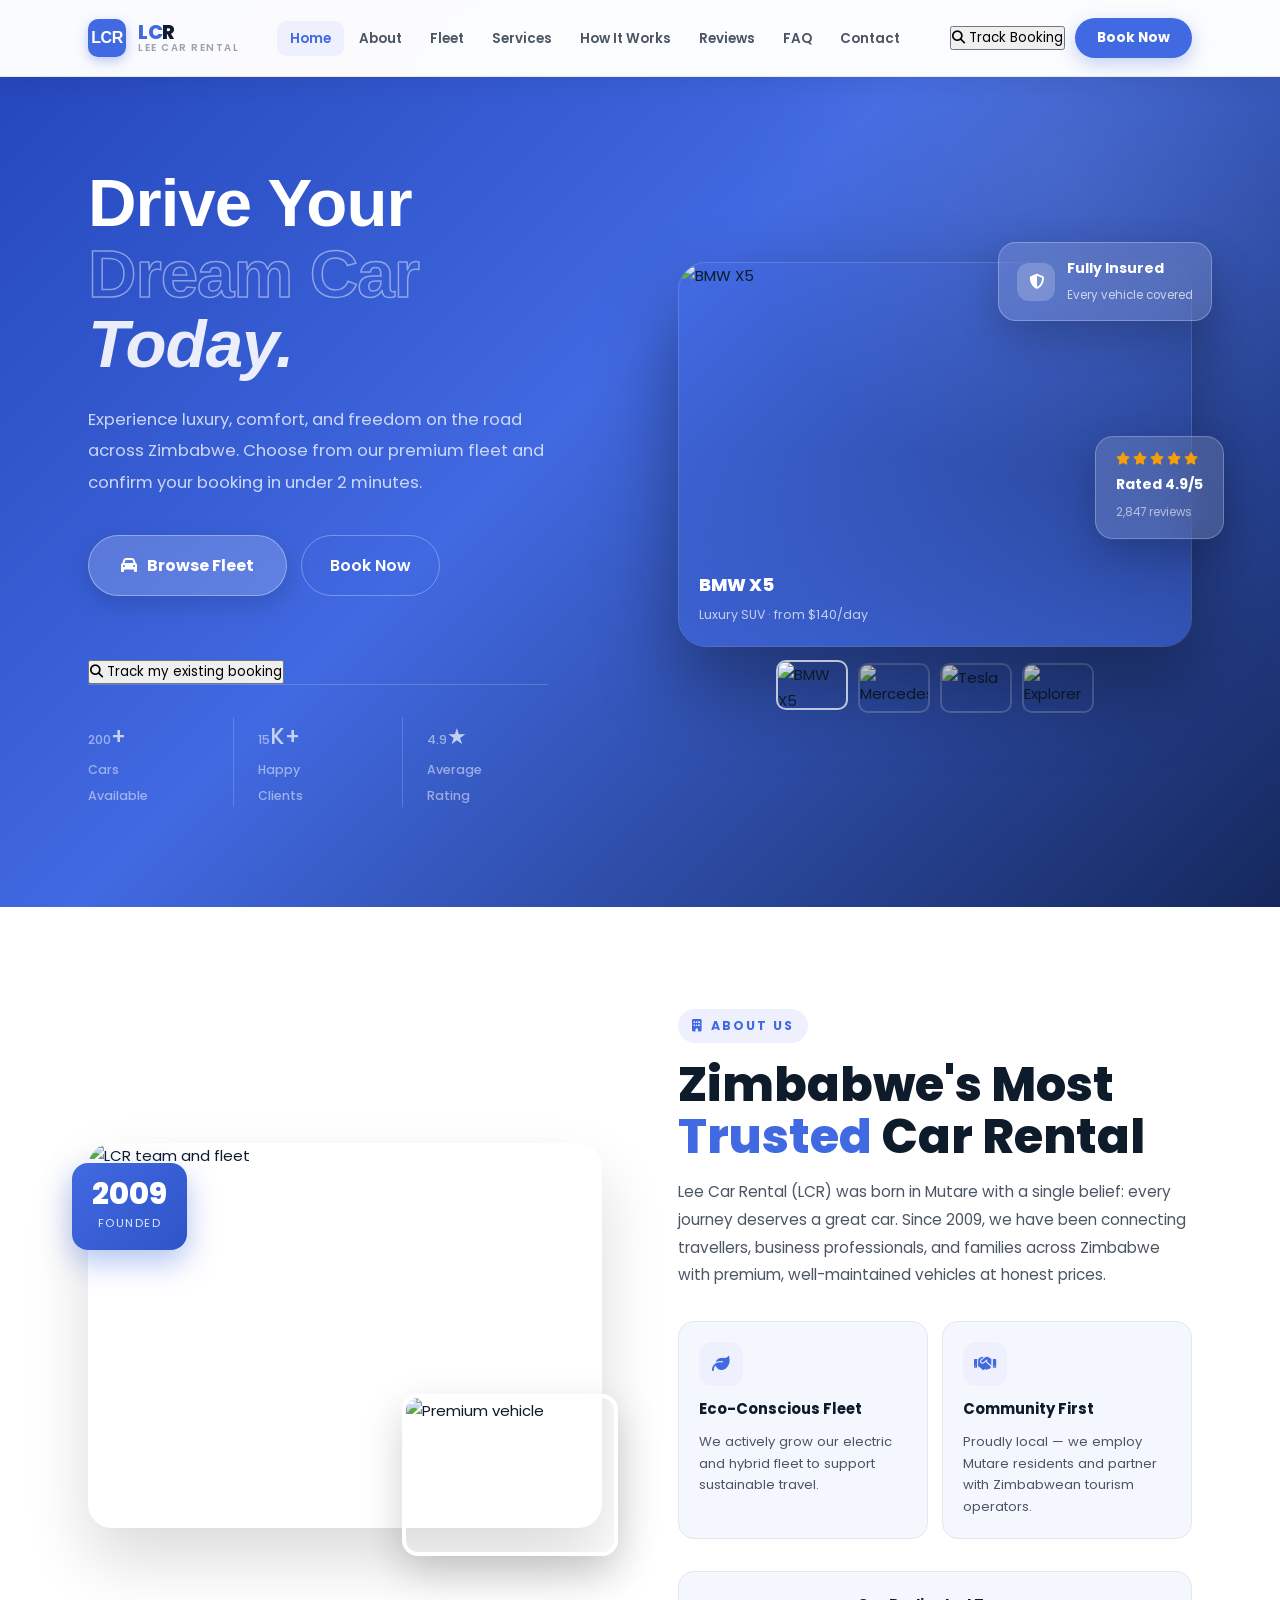
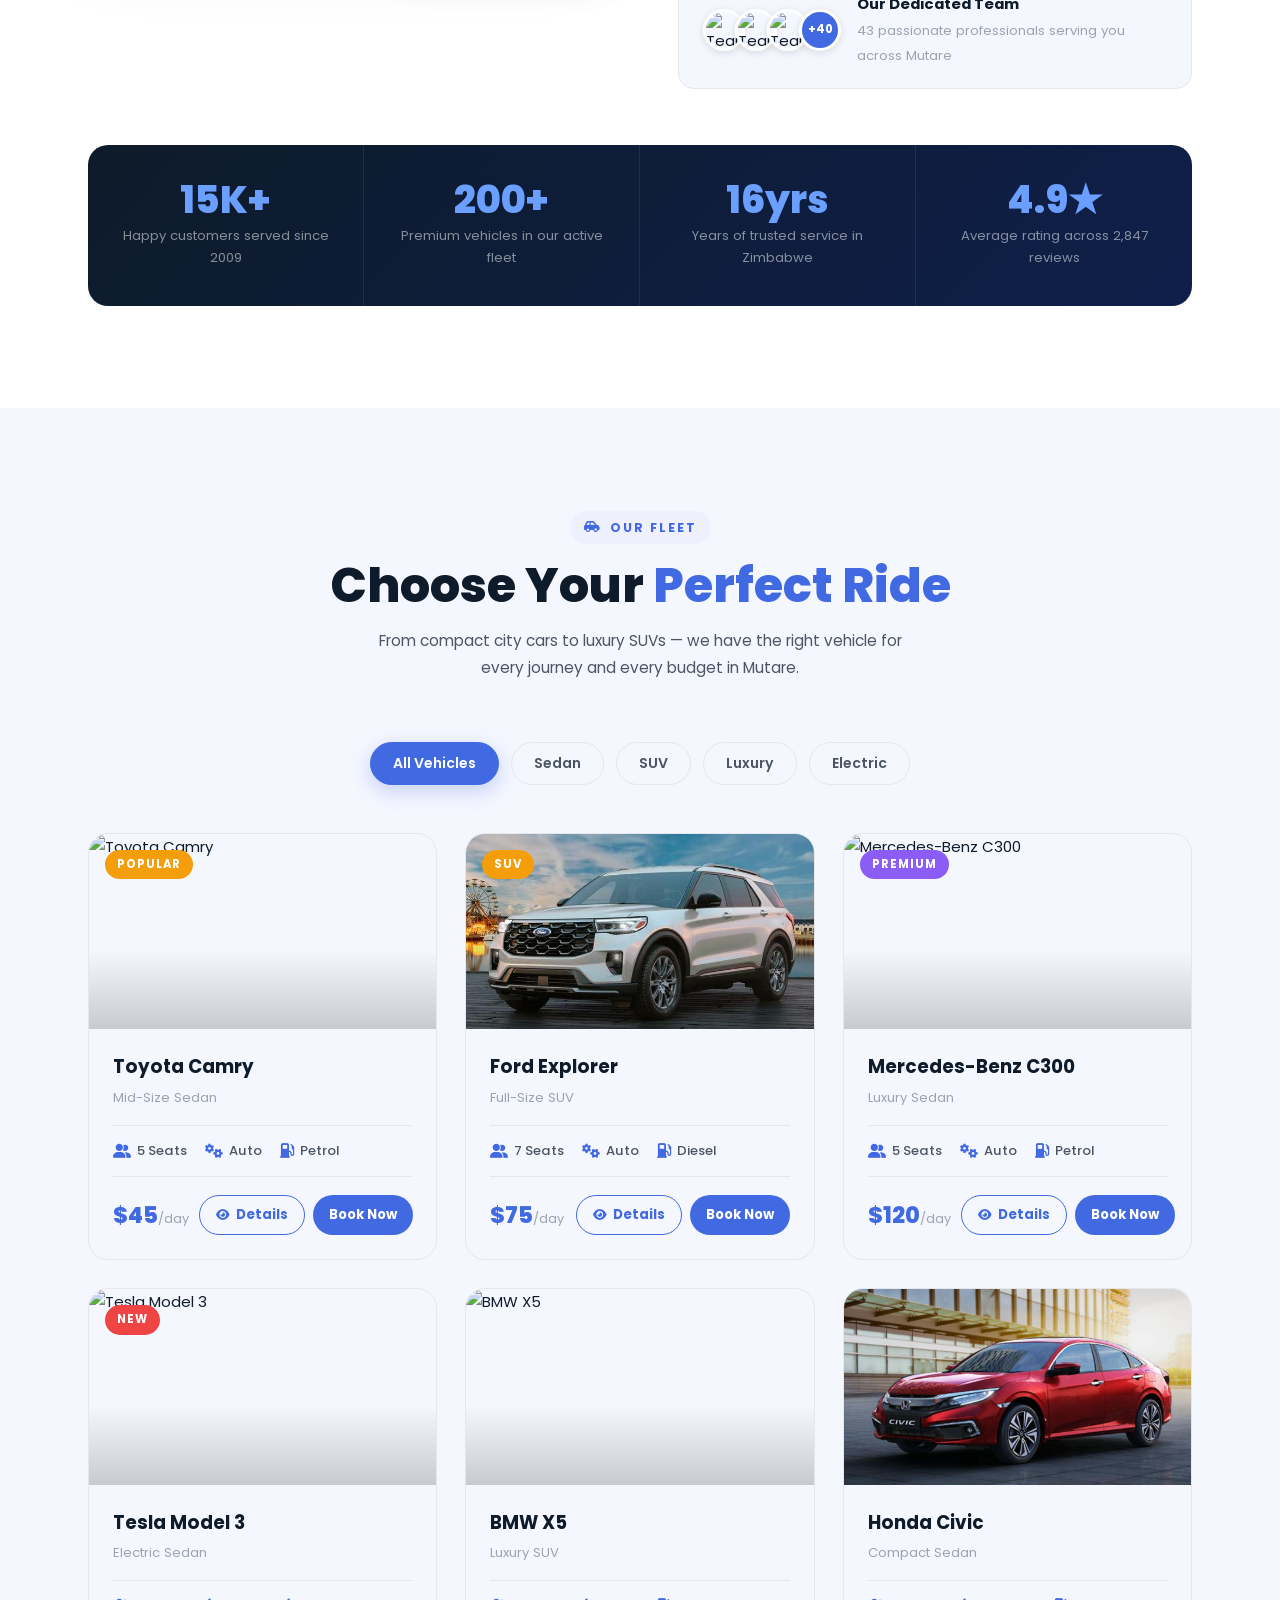
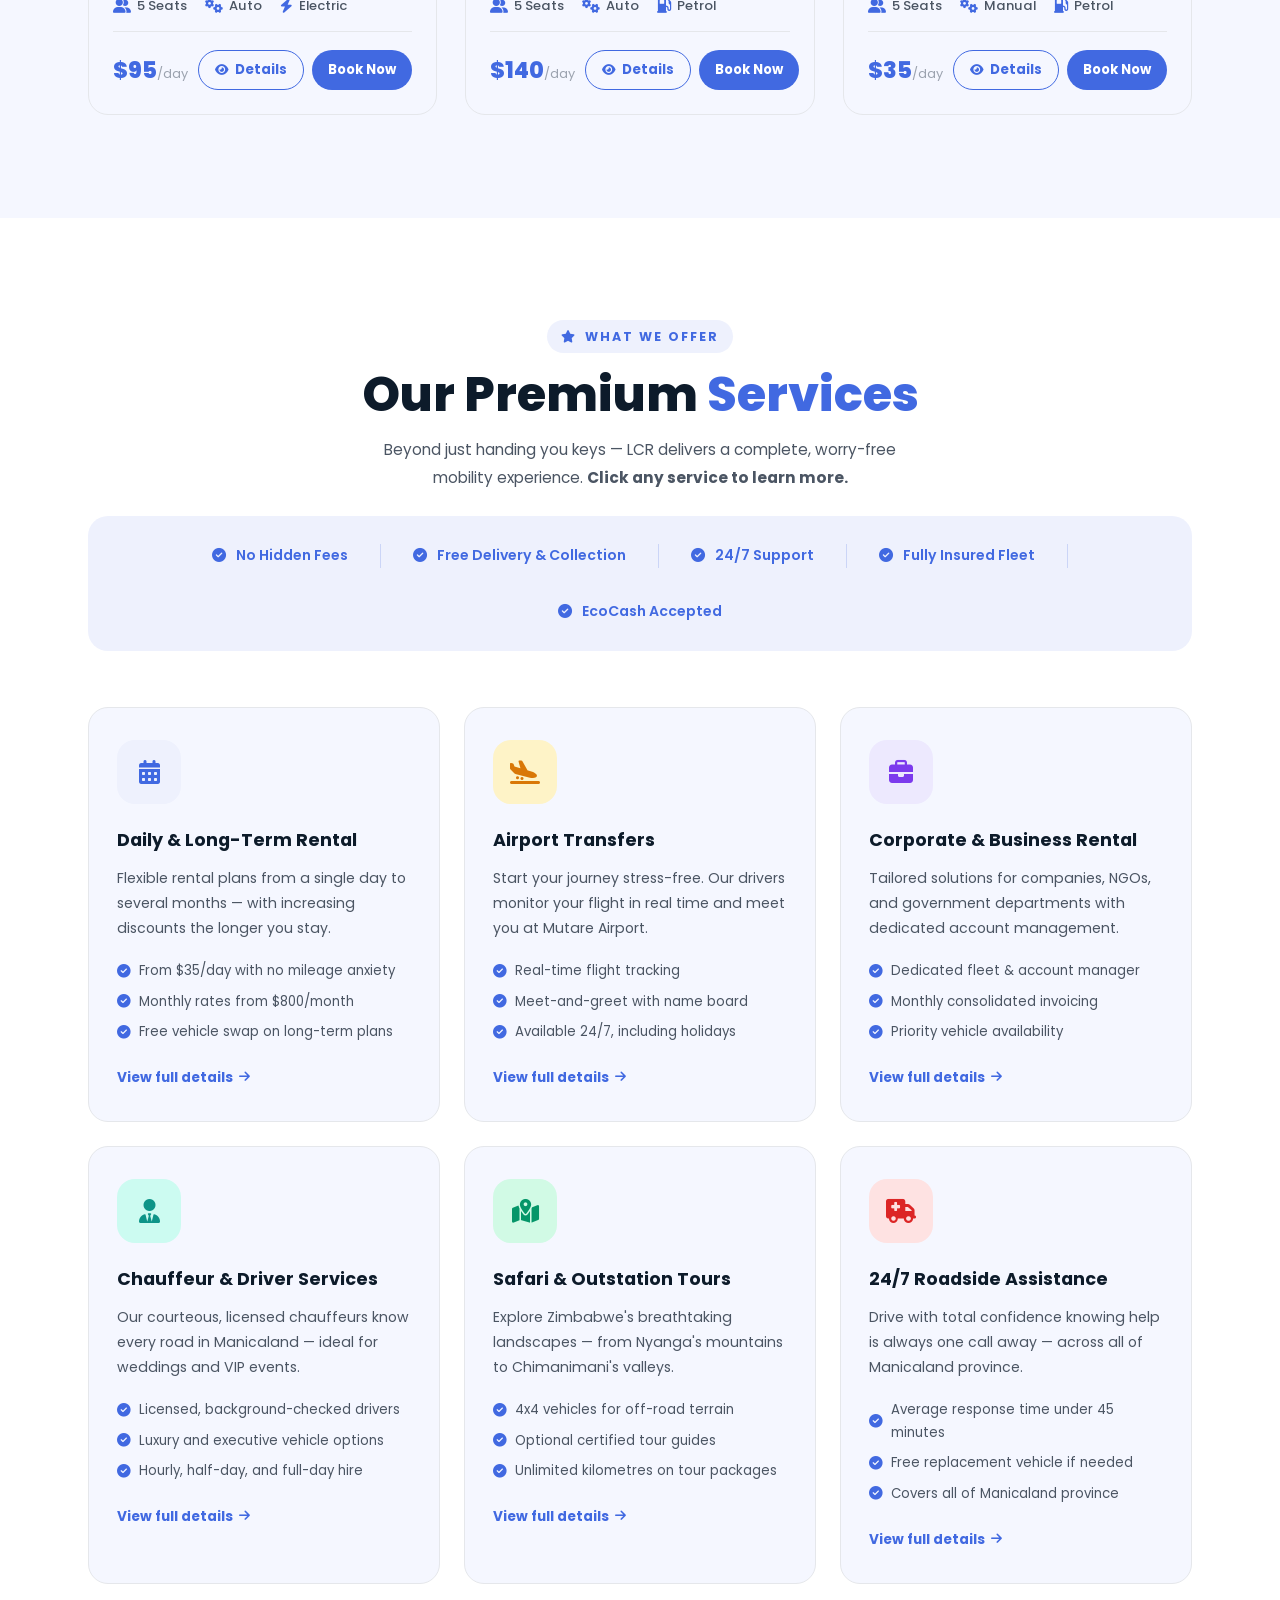
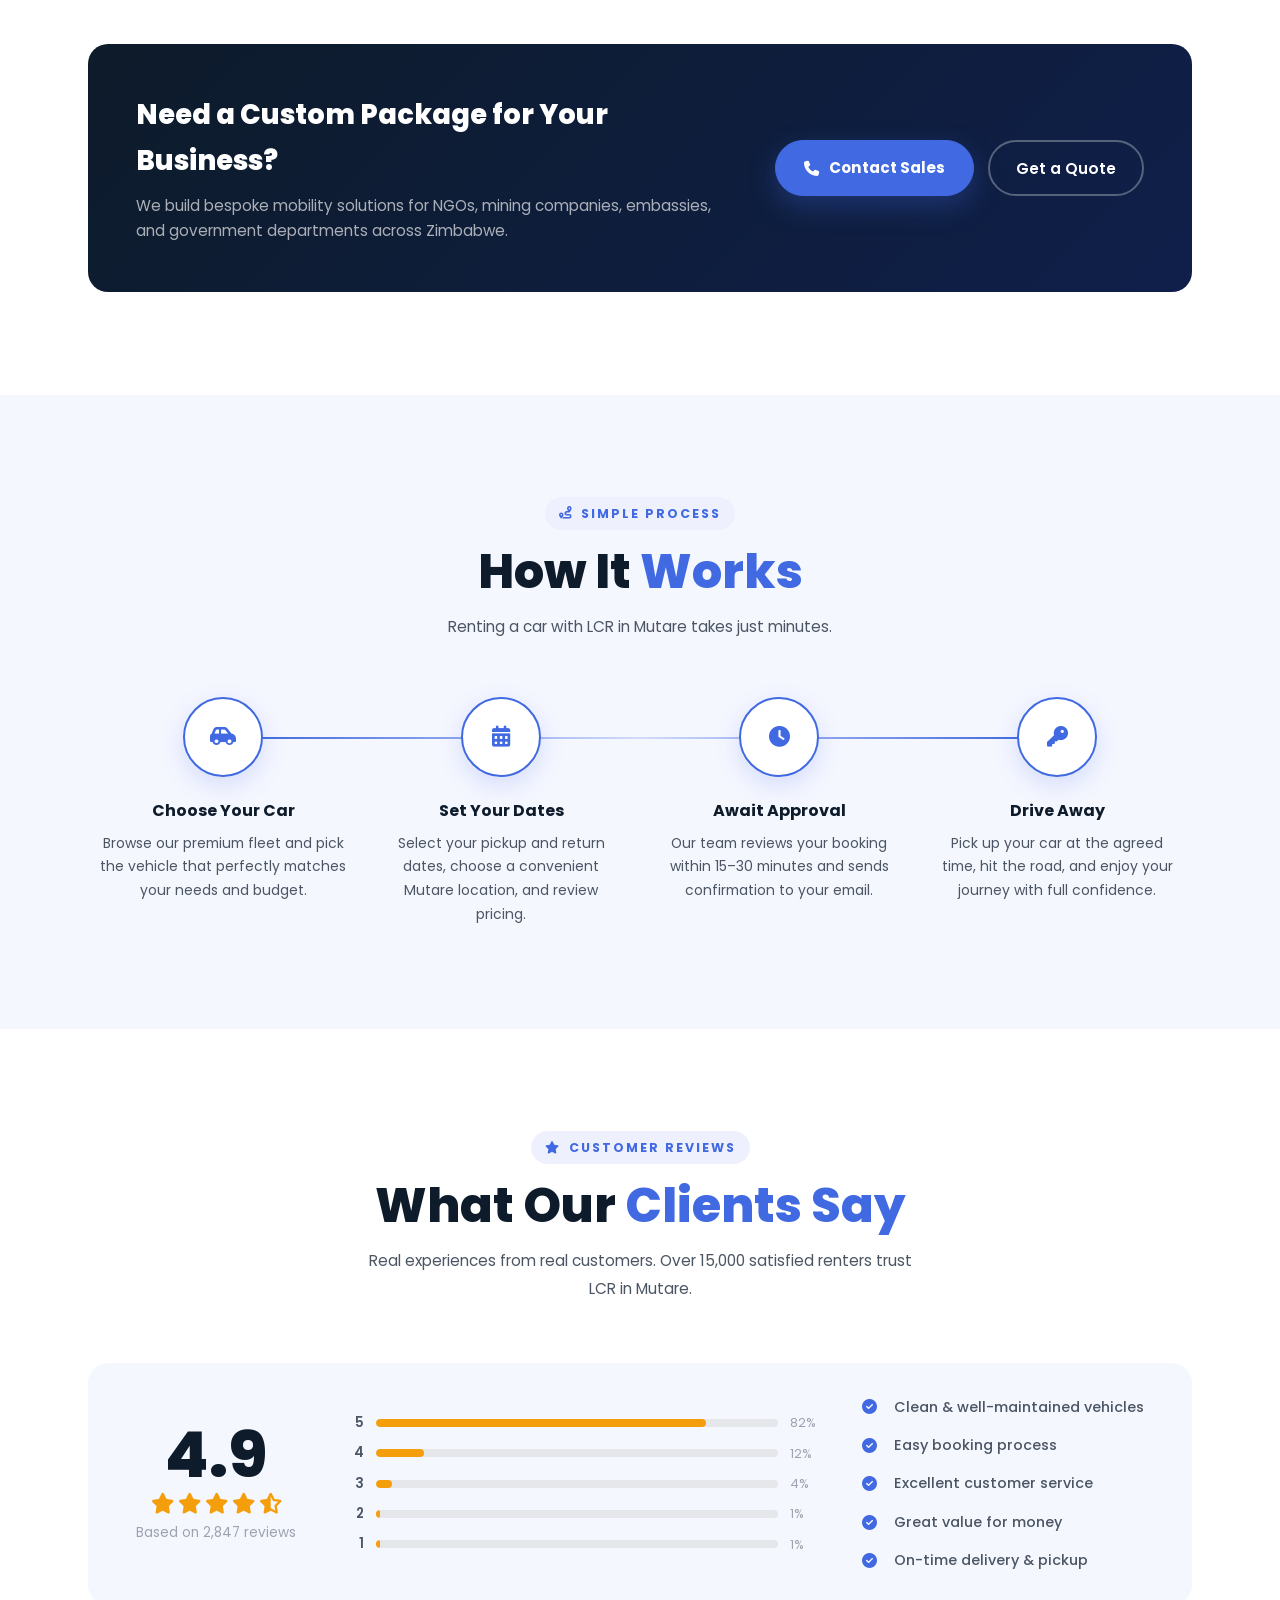
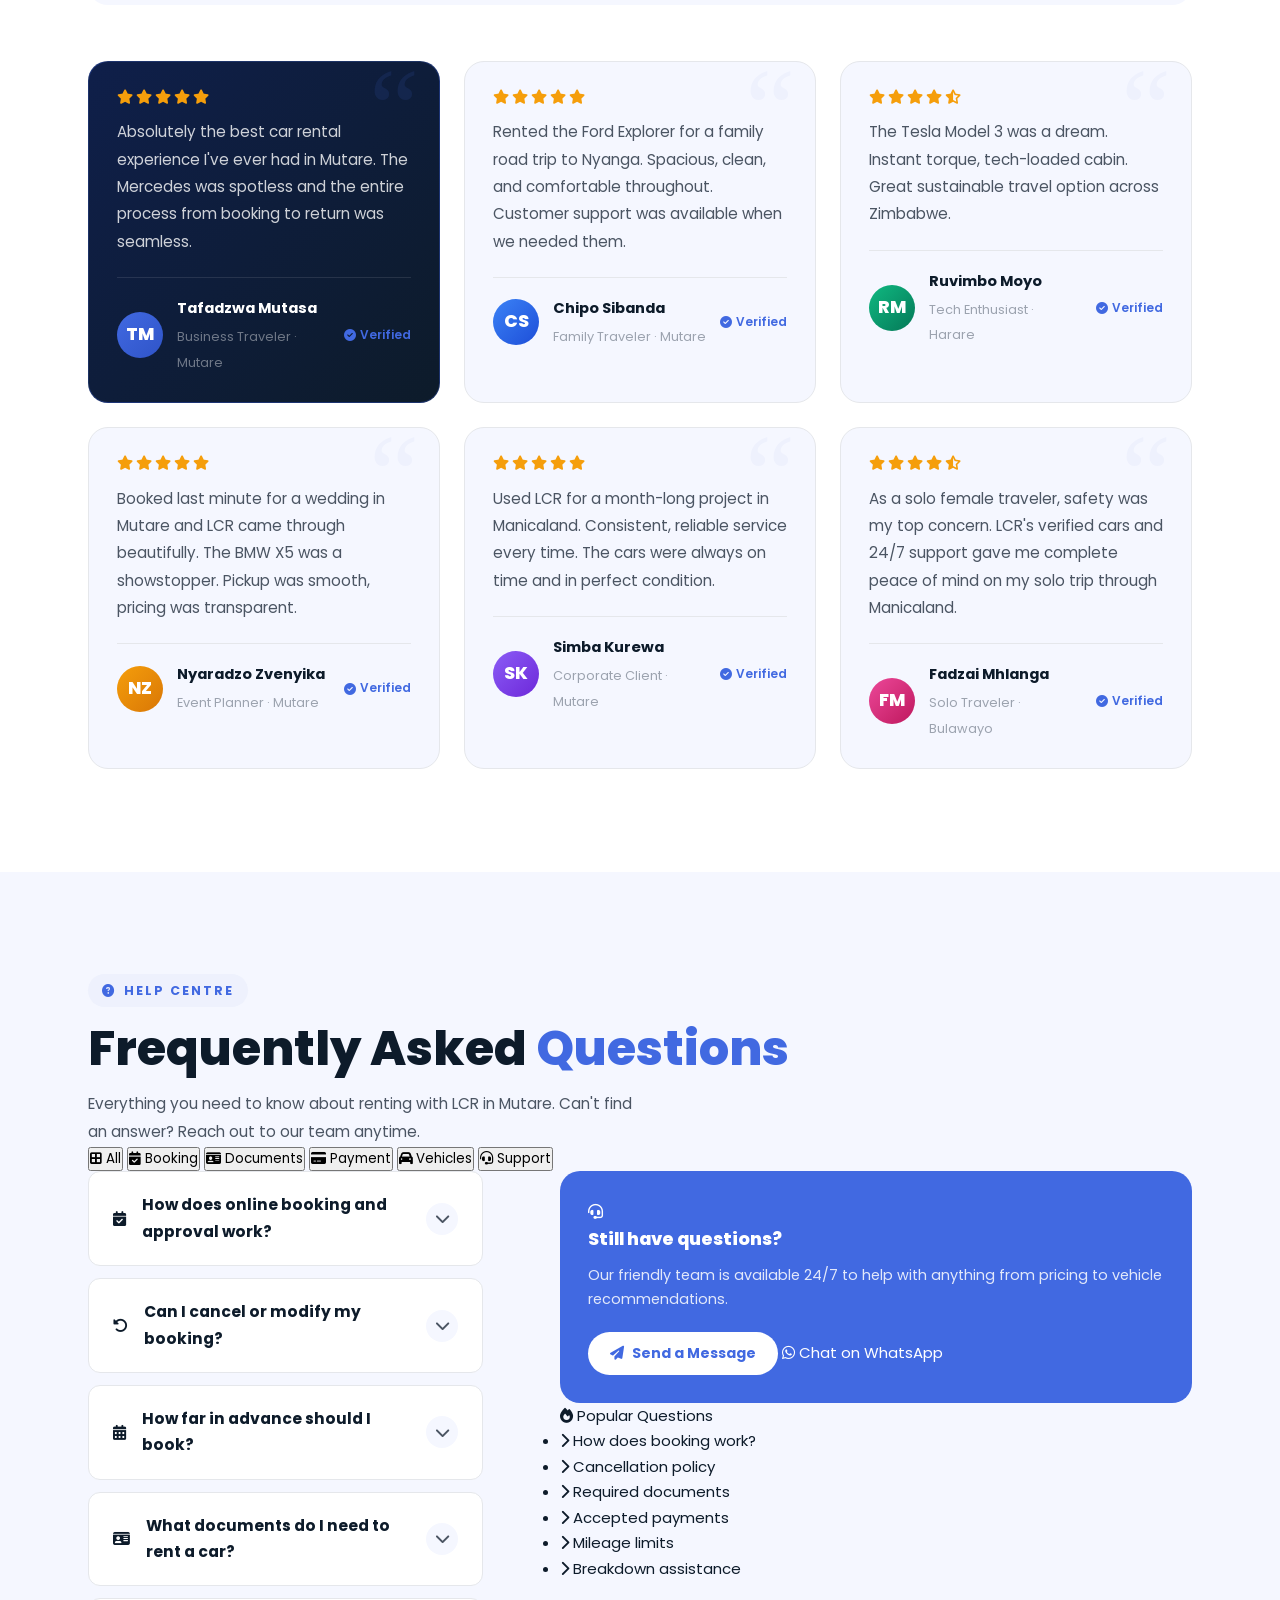
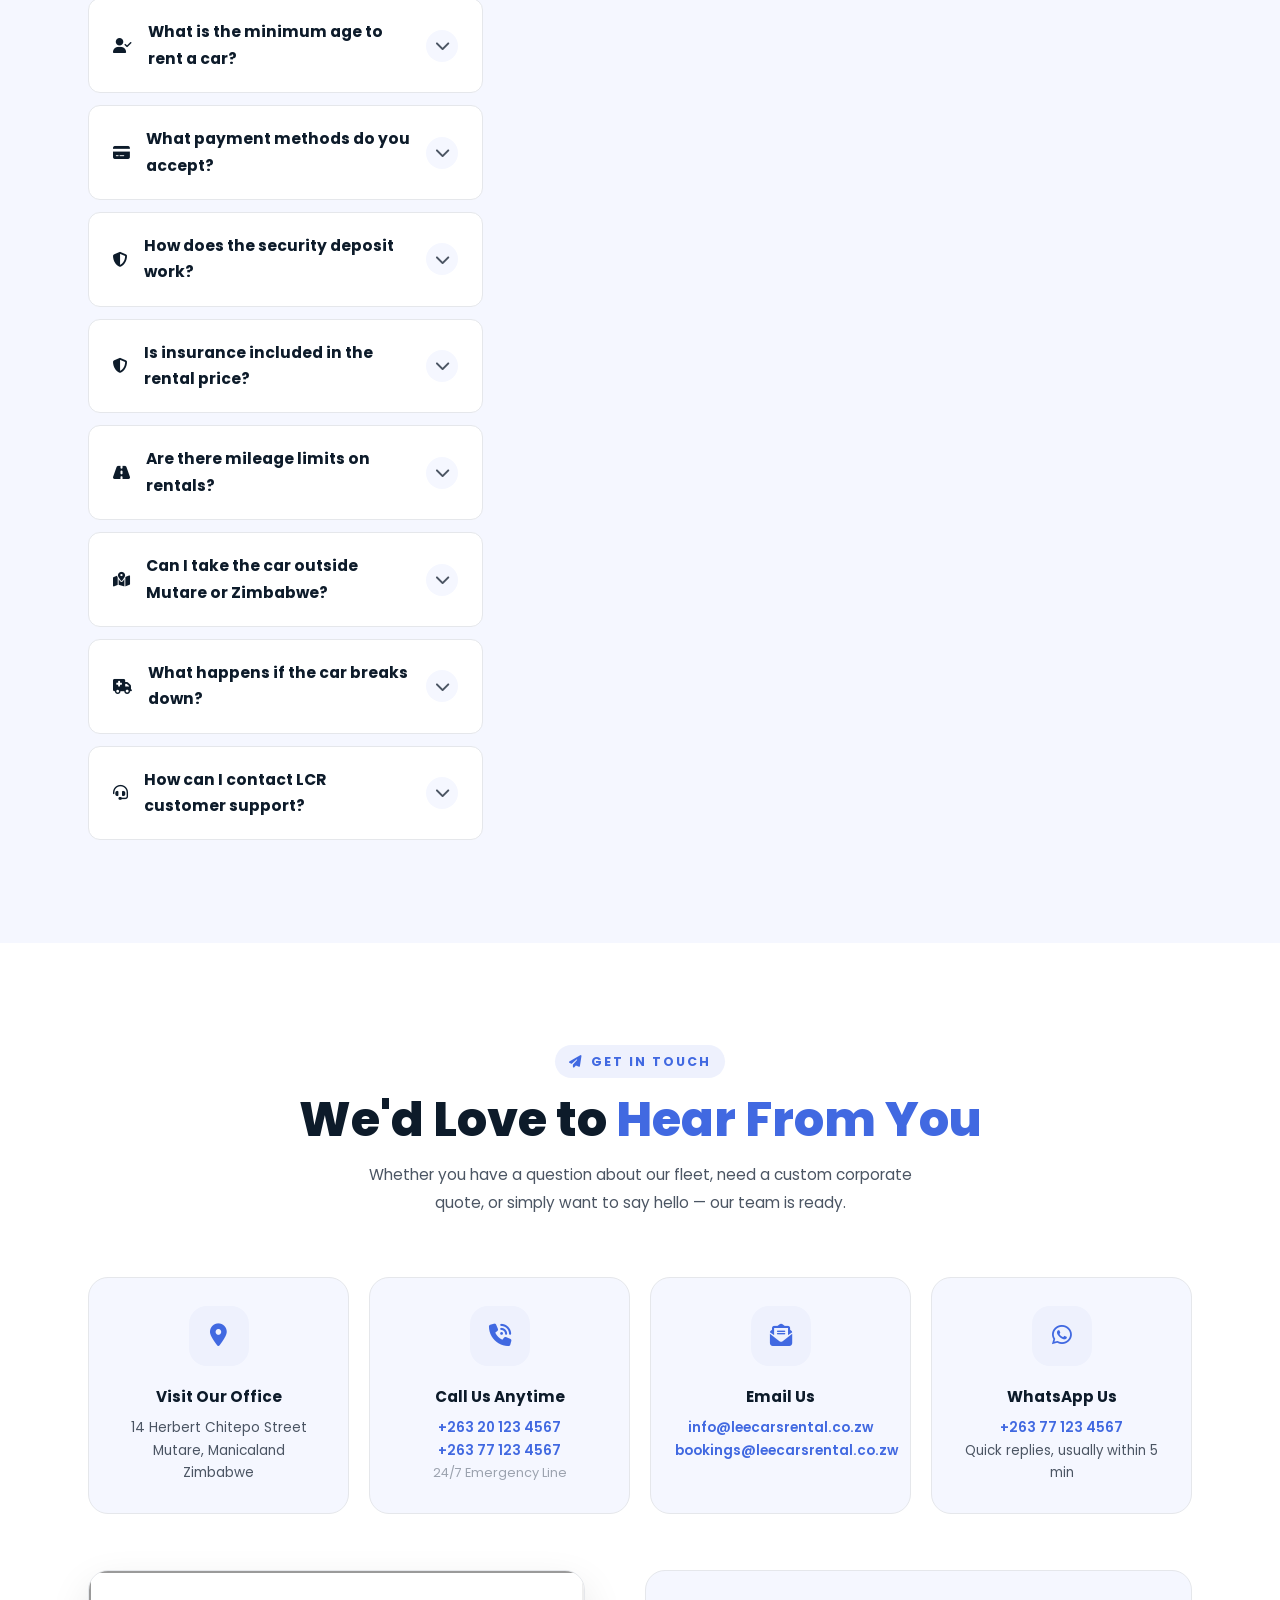
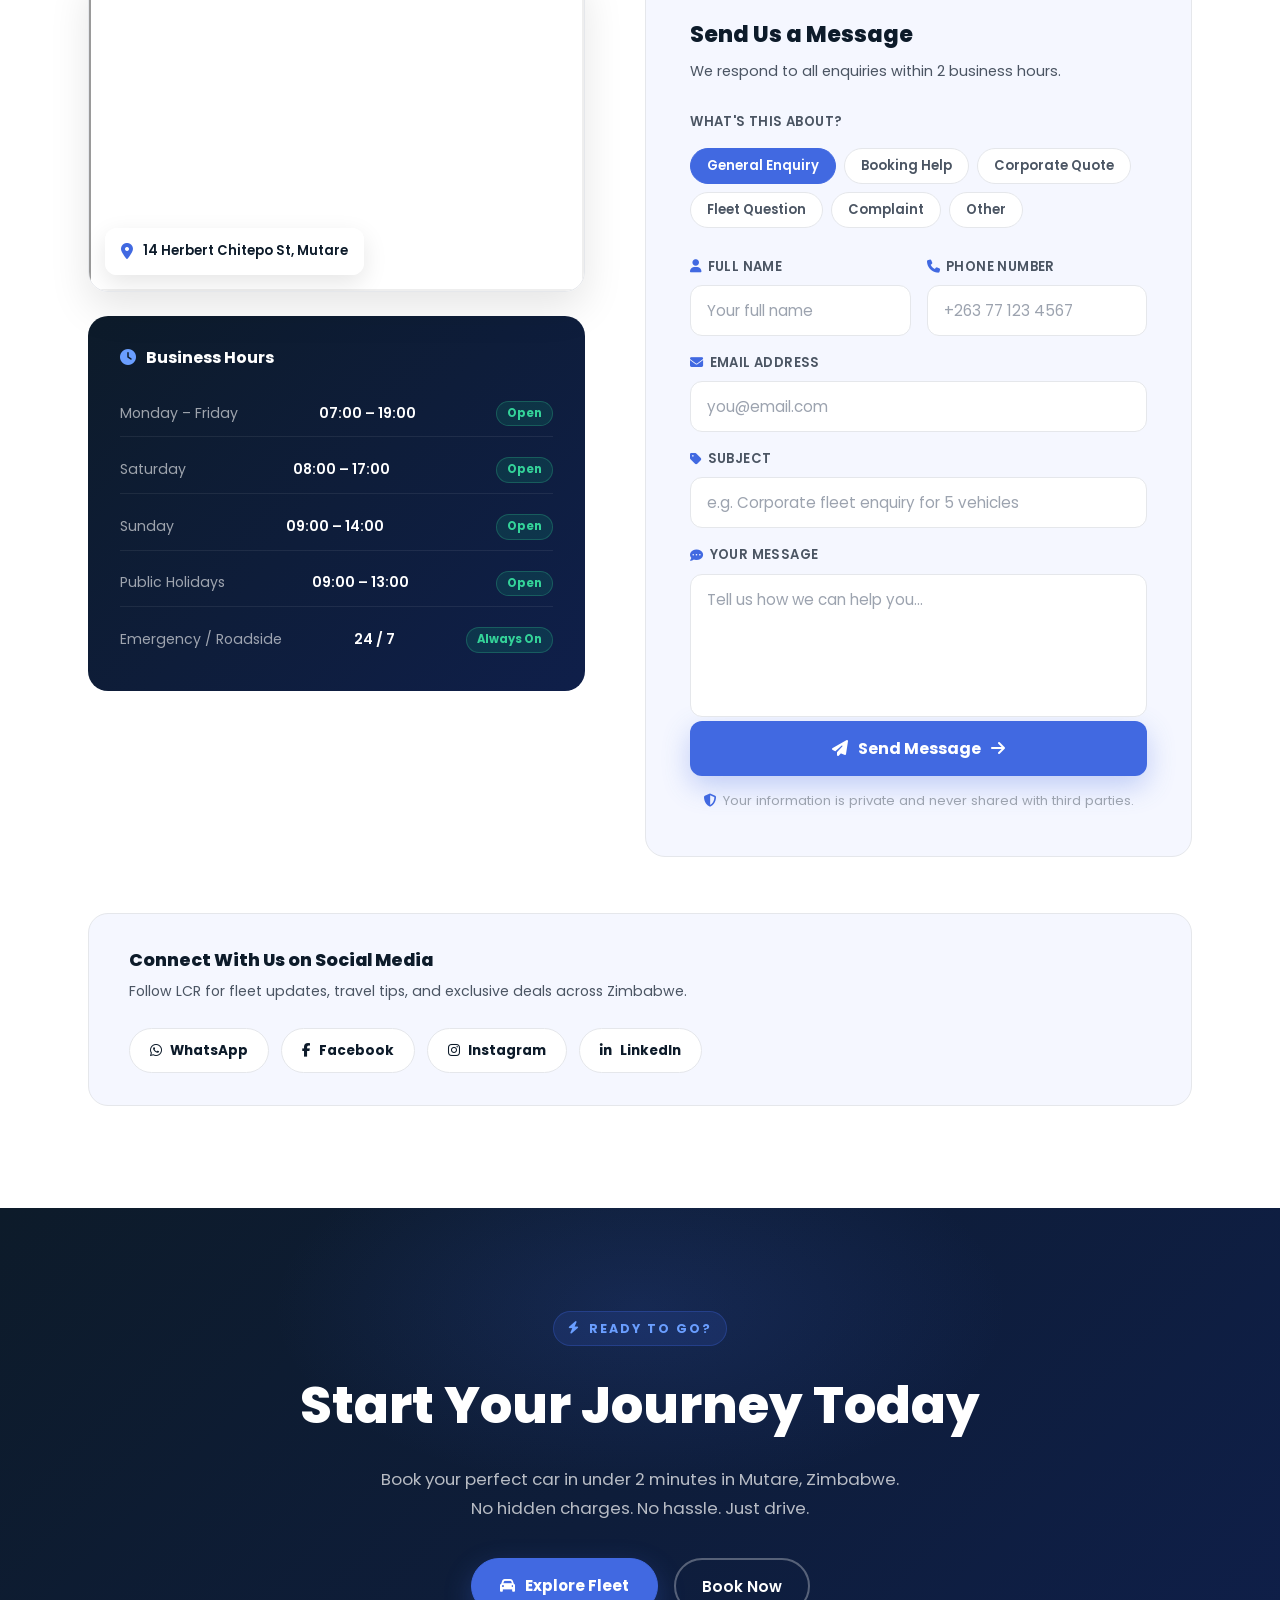
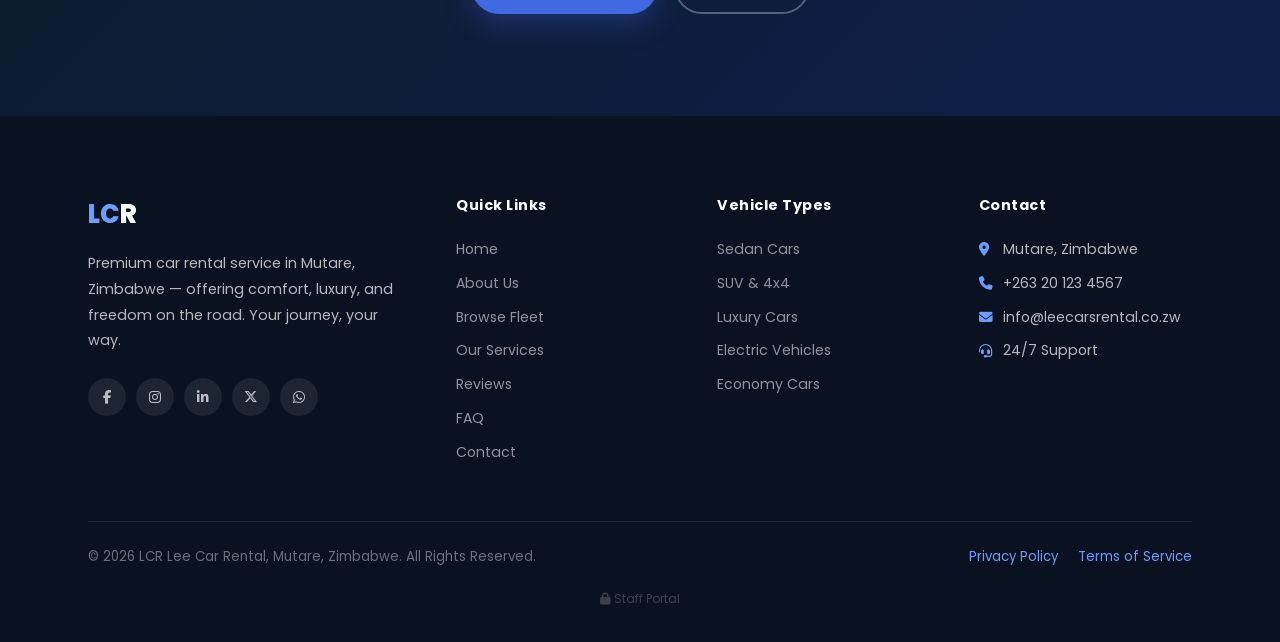
==== commit ae1ebf0f: "Update index.html" ====
--- a/index.html
+++ b/index.html
@@ -1,51 +1,27 @@
 <!DOCTYPE html>
 <html lang="en">
 <head>
-  <!-- ============================================================
-       META & PAGE SETTINGS
-       ============================================================ -->
   <meta charset="UTF-8">
   <meta name="viewport" content="width=device-width, initial-scale=1.0">
-  <title>LCR — Lee Car Rental | Premium Car Rental</title>
-  <meta name="description" content="LCR Lee Car Rental — Premium car rental service with top-tier fleet, easy booking, and exceptional service in Mutare, Zimbabwe.">
-
-  <!-- Favicon (inline SVG) -->
-  <link rel="shortcut icon"
-    href="data:image/svg+xml,<svg xmlns='http://www.w3.org/2000/svg' viewBox='0 0 64 64'><rect width='64' height='64' rx='12' fill='%234169E1'/><text x='32' y='44' text-anchor='middle' font-family='Arial Black' font-weight='900' font-size='28' fill='white'>LCR</text></svg>"
-    type="image/svg+xml">
-
-  <!-- ============================================================
-       EXTERNAL FONTS & ICONS
-       ============================================================ -->
+  <title>LCR — Lee Car Rental | Premium Car Rental Mutare</title>
+  <meta name="description" content="LCR Lee Car Rental — Premium car rental in Mutare, Zimbabwe. Book online, instant confirmation, full insurance.">
+  <link rel="shortcut icon" href="data:image/svg+xml,<svg xmlns='http://www.w3.org/2000/svg' viewBox='0 0 64 64'><rect width='64' height='64' rx='12' fill='%234169E1'/><text x='32' y='44' text-anchor='middle' font-family='Arial Black' font-weight='900' font-size='28' fill='white'>LCR</text></svg>" type="image/svg+xml">
   <link rel="preconnect" href="https://fonts.googleapis.com">
   <link rel="preconnect" href="https://fonts.gstatic.com" crossorigin>
   <link href="https://fonts.googleapis.com/css2?family=Poppins:wght@300;400;500;600;700;800;900&display=swap" rel="stylesheet">
   <link rel="stylesheet" href="https://cdnjs.cloudflare.com/ajax/libs/font-awesome/6.5.0/css/all.min.css">
-
-  <!-- ============================================================
-       STYLESHEET
-       ============================================================ -->
   <link rel="stylesheet" href="style.css">
+  <link rel="stylesheet" href="booking-modal.css">
 </head>
 <body>
 
-
-  <!-- ============================================================
-       NAVBAR
-       ============================================================ -->
+  <!-- ============================================================ NAVBAR ============================================================ -->
   <nav class="nav" id="mainNav">
     <div class="wrap nav-inner">
-
-      <!-- Logo -->
       <a href="#home" class="nav-logo" aria-label="LCR Lee Car Rental home">
         <div class="nav-logo-mark"><span>LCR</span></div>
-        <div class="nav-logo-text">
-          <strong><span class="lc">LC</span>R</strong>
-          <em>Lee Car Rental</em>
-        </div>
+        <div class="nav-logo-text"><strong><span class="lc">LC</span>R</strong><em>Lee Car Rental</em></div>
       </a>
-
-      <!-- Desktop navigation links -->
       <ul class="nav-links" id="navLinks">
         <li><a href="#home">Home</a></li>
         <li><a href="#about">About</a></li>
@@ -56,46 +32,29 @@
         <li><a href="#faq">FAQ</a></li>
         <li><a href="#contact">Contact</a></li>
       </ul>
-
-      <!-- Desktop CTA -->
       <div class="nav-cta">
-        <button class="nav-book" onclick="scrollToSection('#booking')">
-          <i class="fa-solid fa-calendar-check"></i> Book Now
+        <button class="nav-track" onclick="BookingModal.openStatusChecker()">
+          <i class="fa-solid fa-magnifying-glass"></i> Track Booking
         </button>
-      </div>
-
-      <!-- Mobile hamburger button (visible below 900px) -->
-      <button class="hamburger" id="hamburger" aria-label="Open navigation menu" aria-expanded="false">
+        <button class="nav-book" onclick="BookingModal.open()">Book Now</button>
+      </div>
+      <button class="hamburger" id="hamburger" aria-label="Open navigation" aria-expanded="false">
         <span></span><span></span><span></span>
       </button>
-
     </div>
   </nav>
 
-
-  <!-- ============================================================
-       MOBILE DRAWER MENU
-       ============================================================ -->
+  <!-- ============================================================ MOBILE DRAWER ============================================================ -->
   <div class="nav-drawer" id="navDrawer" role="dialog" aria-modal="true">
-
-    <!-- Dark semi-transparent backdrop -->
     <div class="nav-drawer-bg" id="drawerBg"></div>
-
-    <!-- Slide-in panel -->
     <div class="nav-drawer-panel" id="drawerPanel">
-
-      <!-- Panel header: logo + close button -->
       <div class="nav-drawer-header">
         <div class="nav-drawer-logo">
           <div class="nav-drawer-logo-mark"><span>LCR</span></div>
           <span class="nav-drawer-logo-text"><span class="lc">LC</span>R</span>
         </div>
-        <button class="nav-drawer-close" id="drawerClose" aria-label="Close menu">
-          <i class="fa-solid fa-xmark"></i>
-        </button>
-      </div>
-
-      <!-- Navigation links -->
+        <button class="nav-drawer-close" id="drawerClose"><i class="fa-solid fa-xmark"></i></button>
+      </div>
       <nav class="nav-drawer-nav" id="drawerNav">
         <a href="#home"     class="drawer-link drawer-active"><span class="drawer-icon"><i class="fa-solid fa-house"></i></span>Home</a>
         <a href="#about"    class="drawer-link"><span class="drawer-icon"><i class="fa-solid fa-circle-info"></i></span>About Us</a>
@@ -106,45 +65,35 @@
         <a href="#reviews"  class="drawer-link"><span class="drawer-icon"><i class="fa-solid fa-star"></i></span>Reviews</a>
         <a href="#faq"      class="drawer-link"><span class="drawer-icon"><i class="fa-solid fa-circle-question"></i></span>FAQ</a>
         <a href="#contact"  class="drawer-link"><span class="drawer-icon"><i class="fa-solid fa-envelope"></i></span>Contact</a>
+        <div class="drawer-divider"></div>
+        <a onclick="BookingModal.openStatusChecker();closeDrawer()" class="drawer-link" style="cursor:pointer">
+          <span class="drawer-icon"><i class="fa-solid fa-magnifying-glass"></i></span>Track My Booking
+        </a>
       </nav>
-
-      <!-- Bottom action buttons -->
       <div class="nav-drawer-footer">
-        <button class="drawer-book-btn"    id="drawerBookBtn">   <i class="fa-solid fa-calendar-check"></i> Book Now</button>
-        <button class="drawer-contact-btn" id="drawerContactBtn"><i class="fa-solid fa-headset"></i> Call Us: +263 77 123 4567</button>
-      </div>
-
+        <button class="drawer-book-btn" id="drawerBookBtn">Book Now</button>
+        <button class="drawer-contact-btn" id="drawerContactBtn"><i class="fa-solid fa-headset"></i> Call: +263 77 123 4567</button>
+      </div>
     </div>
   </div>
 
-
-  <!-- ============================================================
-       CAR DETAIL PAGE
-       ============================================================ -->
-  <div class="car-detail-page" id="carDetailPage" role="main" aria-label="Car detail page">
-
-    <!-- Sticky top bar: back button, car name, book button -->
+  <!-- ============================================================ CAR DETAIL PAGE ============================================================ -->
+  <div class="car-detail-page" id="carDetailPage" role="main">
     <div class="cdp-topbar">
-      <button class="cdp-back-btn"   id="cdpBackBtn"><i class="fa-solid fa-arrow-left"></i> Back to Fleet</button>
+      <button class="cdp-back-btn" id="cdpBackBtn"><i class="fa-solid fa-arrow-left"></i> Back to Fleet</button>
       <span class="cdp-topbar-title" id="cdpTopbarTitle">Vehicle Details</span>
-      <button class="cdp-topbar-book" id="cdpTopbarBookBtn"><i class="fa-solid fa-calendar-check"></i> Book Now</button>
-    </div>
-
-    <!-- Hero image gallery with arrow controls and thumbnails -->
+      <button class="cdp-topbar-book" id="cdpTopbarBookBtn">Book Now</button>
+    </div>
     <div class="cdp-hero" id="cdpHero">
       <img class="cdp-hero-img" id="cdpHeroImg" src="" alt="Car image">
       <div class="cdp-hero-overlay"></div>
       <div class="cdp-img-counter" id="cdpImgCounter">1 / 6</div>
-      <div class="cdp-img-label"   id="cdpImgLabel">Exterior</div>
+      <div class="cdp-img-label" id="cdpImgLabel">Exterior</div>
       <button class="cdp-arrow-prev" id="cdpPrev"><i class="fa-solid fa-chevron-left"></i></button>
       <button class="cdp-arrow-next" id="cdpNext"><i class="fa-solid fa-chevron-right"></i></button>
       <div class="cdp-thumbs" id="cdpThumbs"></div>
     </div>
-
-    <!-- Page body: breadcrumb, title, price, tabs, content -->
     <div class="cdp-body">
-
-      <!-- Breadcrumb -->
       <div class="cdp-breadcrumb">
         <a onclick="closeCarDetailPage()"><i class="fa-solid fa-house"></i> Home</a>
         <i class="fa-solid fa-chevron-right"></i>
@@ -152,30 +101,24 @@
         <i class="fa-solid fa-chevron-right"></i>
         <span id="cdpBreadName">Vehicle</span>
       </div>
-
-      <!-- Title row: name + price block -->
       <div class="cdp-header-row">
         <div class="cdp-title-col">
           <div class="cdp-badge-row" id="cdpBadgeRow"></div>
-          <div class="cdp-title"    id="cdpTitle"></div>
+          <div class="cdp-title" id="cdpTitle"></div>
           <div class="cdp-subtitle" id="cdpSubtitle"></div>
         </div>
         <div class="cdp-price-col">
           <div class="from">Starting from</div>
           <strong id="cdpPrice"></strong>
           <div class="per">per day</div>
-          <button class="book-big" id="cdpBookBig"><i class="fa-solid fa-calendar-check"></i> Reserve This Car</button>
-        </div>
-      </div>
-
-      <!-- Tab navigation: Overview | Photo Gallery | Pricing -->
+          <button class="book-big" id="cdpBookBig">Reserve This Car</button>
+        </div>
+      </div>
       <div class="cdp-tabs">
         <button class="cdp-tab active" data-tab="overview"><i class="fa-solid fa-gauge-high"></i> Overview</button>
-        <button class="cdp-tab"        data-tab="gallery"> <i class="fa-solid fa-images"></i> Photo Gallery</button>
-        <button class="cdp-tab"        data-tab="pricing"> <i class="fa-solid fa-tags"></i> Pricing</button>
-      </div>
-
-      <!-- TAB 1 — Overview: specs grid + features list (populated by JS) -->
+        <button class="cdp-tab" data-tab="gallery"><i class="fa-solid fa-images"></i> Photo Gallery</button>
+        <button class="cdp-tab" data-tab="pricing"><i class="fa-solid fa-tags"></i> Pricing</button>
+      </div>
       <div class="cdp-tab-panel active" id="cdp-tab-overview">
         <div class="cdp-overview-grid">
           <div class="cdp-card">
@@ -188,13 +131,9 @@
           </div>
         </div>
       </div>
-
-      <!-- TAB 2 — Photo Gallery (populated by JS) -->
       <div class="cdp-tab-panel" id="cdp-tab-gallery">
         <div class="cdp-photo-grid" id="cdpPhotoGrid"></div>
       </div>
-
-      <!-- TAB 3 — Pricing: plan cards + inclusions (populated by JS) -->
       <div class="cdp-tab-panel" id="cdp-tab-pricing">
         <div class="cdp-pricing-grid" id="cdpPricingGrid"></div>
         <div class="cdp-includes">
@@ -209,38 +148,21 @@
           </div>
         </div>
       </div>
-
-      <!-- Also Available: 3 other cars (populated by JS) -->
       <div class="cdp-also">
         <h3>Also Available in Our Fleet</h3>
         <div class="cdp-also-grid" id="cdpAlsoGrid"></div>
       </div>
-
     </div>
   </div>
 
-
-  <!-- ============================================================
-       SERVICE POPUP MODAL
-       ============================================================ -->
+  <!-- ============================================================ SERVICE MODAL ============================================================ -->
   <div class="svc-modal-overlay" id="svcModalOverlay" role="dialog" aria-modal="true">
     <div class="svc-modal" id="svcModal">
-
-      <!-- Sticky coloured top bar with title and close button -->
       <div class="svc-modal-sticky-bar">
-        <div class="svc-modal-bar-label">
-          <i class="fa-solid fa-star"></i>
-          <span id="svcModalBarLabel">Our Services</span>
-        </div>
-        <button class="svc-modal-close-btn" id="svcModalClose" aria-label="Close">
-          <i class="fa-solid fa-xmark"></i>
-        </button>
-      </div>
-
-      <!-- Scrollable body -->
+        <div class="svc-modal-bar-label"><i class="fa-solid fa-star"></i><span id="svcModalBarLabel">Our Services</span></div>
+        <button class="svc-modal-close-btn" id="svcModalClose"><i class="fa-solid fa-xmark"></i></button>
+      </div>
       <div class="svc-modal-scroll" id="svcModalScroll">
-
-        <!-- Banner: background image + icon + title -->
         <div class="svc-modal-banner" id="svcModalBanner">
           <img class="svc-modal-banner-bg" id="svcModalBannerImg" src="" alt="">
           <div class="svc-modal-banner-overlay"></div>
@@ -252,253 +174,127 @@
             </div>
           </div>
         </div>
-
-        <!-- Text body: description, features, pricing, CTA buttons -->
         <div class="svc-modal-body">
           <p class="svc-modal-desc" id="svcModalDesc"></p>
-
           <div class="svc-modal-features">
             <h4><i class="fa-solid fa-list-check"></i> What's included</h4>
             <div class="svc-modal-feat-grid" id="svcModalFeatGrid"></div>
           </div>
-
           <div class="svc-modal-pricing" id="svcModalPricing">
             <div class="svc-modal-pricing-row">
               <div class="svc-modal-pricing-info">
-                <p  id="svcModalPriceLabel">Starting from</p>
+                <p id="svcModalPriceLabel">Starting from</p>
                 <strong id="svcModalPrice"></strong>
-                <span   id="svcModalPriceSub"></span>
+                <span id="svcModalPriceSub"></span>
               </div>
             </div>
             <div class="svc-modal-includes-row" id="svcModalIncludesRow"></div>
           </div>
-
           <div class="svc-modal-actions">
-            <button class="svc-modal-book" id="svcModalBookBtn">
-              <i class="fa-solid fa-calendar-check"></i> Book This Service
-            </button>
-            <button class="svc-modal-contact"
-              onclick="closeSvcModal(); setTimeout(() => scrollToSection('#contact'), 300)">
-              <i class="fa-solid fa-headset"></i> Contact Us
-            </button>
-          </div>
-        </div>
-
+            <button class="svc-modal-book" id="svcModalBookBtn"><i class="fa-solid fa-calendar-check"></i> Book This Service</button>
+            <button class="svc-modal-contact" onclick="closeSvcModal(); setTimeout(() => scrollToSection('#contact'), 300)"><i class="fa-solid fa-headset"></i> Contact Us</button>
+          </div>
+        </div>
       </div>
     </div>
   </div>
 
-
-  <!-- ============================================================
-       SECTION 1 — HERO
-       ============================================================ -->
+  <!-- ============================================================ SECTION 1 — HERO ============================================================ -->
   <section class="hero" id="home">
     <div class="hero-bg"></div>
-
     <div class="hero-inner">
-
-      <!-- Left column: headline, description, CTAs, stats -->
       <div class="hero-content">
-        <h1 class="hero-fade hd1">
-          Drive Your
-          <span class="line2">Dream Car</span>
-          <span class="accent">Today.</span>
-        </h1>
-
-        <p class="hero-desc hero-fade hd2">
-          Experience luxury, comfort, and freedom on the road across Zimbabwe.
-          Choose from our premium fleet and confirm your booking in under 2 minutes.
-        </p>
-
+        <h1 class="hero-fade hd1">Drive Your<span class="line2">Dream Car</span><span class="accent">Today.</span></h1>
+        <p class="hero-desc hero-fade hd2">Experience luxury, comfort, and freedom on the road across Zimbabwe. Choose from our premium fleet and confirm your booking in under 2 minutes.</p>
         <div class="hero-btns hero-fade hd3">
-          <a href="#fleet"   class="btn-primary"><i class="fa-solid fa-car"></i> Browse Fleet</a>
-          <a href="#booking" class="btn-outline"><i class="fa-solid fa-calendar"></i> Book Now</a>
-        </div>
-
-        <!-- Animated counter stats -->
+          <a href="#fleet" class="btn-primary"><i class="fa-solid fa-car"></i> Browse Fleet</a>
+          <button onclick="BookingModal.open()" class="btn-outline">Book Now</button>
+        </div>
+        <!-- Track booking shortcut -->
+        <div class="hero-track-row hero-fade hd3" style="margin-top:14px">
+          <button onclick="BookingModal.openStatusChecker()" class="hero-track-btn">
+            <i class="fa-solid fa-magnifying-glass"></i> Track my existing booking
+          </button>
+        </div>
         <div class="hero-stats hero-fade hd4">
-          <div class="stat">
-            <strong><span class="count-num" data-target="200" data-suffix="+">0</span><span class="sup">+</span></strong>
-            <span>Cars<br>Available</span>
-          </div>
-          <div class="stat">
-            <strong><span class="count-num" data-target="15" data-suffix="K+">0</span><span class="sup">K+</span></strong>
-            <span>Happy<br>Clients</span>
-          </div>
-          <div class="stat">
-            <strong><span class="count-num" data-target="4.9" data-suffix="★" data-decimal="true">0</span><span class="sup">★</span></strong>
-            <span>Average<br>Rating</span>
-          </div>
-        </div>
-      </div>
-
-      <!-- Right column: hero car card with floating badges and thumbnails -->
+          <div class="stat"><strong><span class="count-num" data-target="200" data-suffix="+">0</span><span class="sup">+</span></strong><span>Cars<br>Available</span></div>
+          <div class="stat"><strong><span class="count-num" data-target="15" data-suffix="K+">0</span><span class="sup">K+</span></strong><span>Happy<br>Clients</span></div>
+          <div class="stat"><strong><span class="count-num" data-target="4.9" data-suffix="★" data-decimal="true">0</span><span class="sup">★</span></strong><span>Average<br>Rating</span></div>
+        </div>
+      </div>
       <div class="hero-visual">
         <div class="hero-card-stack">
-
-          <!-- Main car image (swaps when a thumbnail is clicked) -->
           <div class="hero-main-card" id="heroMainCard">
-            <img id="heroMainImg"
-              src="https://images.unsplash.com/photo-1555215695-3004980ad54e?w=900&q=85"
-              alt="BMW X5 — Premium SUV">
-            <div class="hero-car-label">
-              <strong id="heroCarName">BMW X5</strong>
-              <span   id="heroCarSub">Luxury SUV · from $140/day</span>
-            </div>
-          </div>
-
-          <!-- Floating badge: Fully Insured -->
+            <img id="heroMainImg" src="https://images.unsplash.com/photo-1555215695-3004980ad54e?w=900&q=85" alt="BMW X5">
+            <div class="hero-car-label"><strong id="heroCarName">BMW X5</strong><span id="heroCarSub">Luxury SUV · from $140/day</span></div>
+          </div>
           <div class="hero-float-card hfc-1">
             <div class="fc-icon"><i class="fa-solid fa-shield-halved"></i></div>
-            <div class="fc-text">
-              <strong>Fully Insured</strong>
-              <span>Every vehicle covered</span>
-            </div>
-          </div>
-
-          <!-- Floating badge: Star rating -->
+            <div class="fc-text"><strong>Fully Insured</strong><span>Every vehicle covered</span></div>
+          </div>
           <div class="hero-float-card hfc-3" style="padding:16px 20px;flex-direction:column;align-items:flex-start;gap:6px;">
             <div style="display:flex;gap:3px;color:#f59e0b;font-size:.78rem;margin-bottom:2px;">
-              <i class="fa-solid fa-star"></i><i class="fa-solid fa-star"></i>
-              <i class="fa-solid fa-star"></i><i class="fa-solid fa-star"></i>
-              <i class="fa-solid fa-star"></i>
+              <i class="fa-solid fa-star"></i><i class="fa-solid fa-star"></i><i class="fa-solid fa-star"></i><i class="fa-solid fa-star"></i><i class="fa-solid fa-star"></i>
             </div>
             <strong style="font-size:.88rem;color:#fff;font-weight:700;">Rated 4.9/5</strong>
             <span style="font-size:.72rem;opacity:.6;">2,847 reviews</span>
           </div>
-
-          <!-- Thumbnail strip — click to change main image -->
           <div class="hero-thumb-strip">
-            <div class="hero-thumb active"
-              data-img="https://images.unsplash.com/photo-1555215695-3004980ad54e?w=900&q=85"
-              data-name="BMW X5" data-sub="Luxury SUV · from $140/day">
-              <img src="https://images.unsplash.com/photo-1555215695-3004980ad54e?w=200&q=70" alt="BMW X5">
-            </div>
-            <div class="hero-thumb"
-              data-img="https://images.unsplash.com/photo-1618843479313-40f8afb4b4d8?w=900&q=85"
-              data-name="Mercedes C300" data-sub="Luxury Sedan · from $120/day">
-              <img src="https://images.unsplash.com/photo-1618843479313-40f8afb4b4d8?w=200&q=70" alt="Mercedes">
-            </div>
-            <div class="hero-thumb"
-              data-img="https://images.unsplash.com/photo-1560958089-b8a1929cea89?w=900&q=85"
-              data-name="Tesla Model 3" data-sub="Electric Sedan · from $95/day">
-              <img src="https://images.unsplash.com/photo-1560958089-b8a1929cea89?w=200&q=70" alt="Tesla">
-            </div>
-            <div class="hero-thumb"
-              data-img="https://images.unsplash.com/photo-1519641471654-76ce0107ad1b?w=900&q=85"
-              data-name="Ford Explorer" data-sub="Full-Size SUV · from $75/day">
-              <img src="https://images.unsplash.com/photo-1519641471654-76ce0107ad1b?w=200&q=70" alt="Explorer">
-            </div>
-          </div>
-
-        </div>
-      </div>
-
+            <div class="hero-thumb active" data-img="https://images.unsplash.com/photo-1555215695-3004980ad54e?w=900&q=85" data-name="BMW X5" data-sub="Luxury SUV · from $140/day"><img src="https://images.unsplash.com/photo-1555215695-3004980ad54e?w=200&q=70" alt="BMW X5"></div>
+            <div class="hero-thumb" data-img="https://images.unsplash.com/photo-1618843479313-40f8afb4b4d8?w=900&q=85" data-name="Mercedes C300" data-sub="Luxury Sedan · from $120/day"><img src="https://images.unsplash.com/photo-1618843479313-40f8afb4b4d8?w=200&q=70" alt="Mercedes"></div>
+            <div class="hero-thumb" data-img="https://images.unsplash.com/photo-1560958089-b8a1929cea89?w=900&q=85" data-name="Tesla Model 3" data-sub="Electric Sedan · from $95/day"><img src="https://images.unsplash.com/photo-1560958089-b8a1929cea89?w=200&q=70" alt="Tesla"></div>
+            <div class="hero-thumb" data-img="https://images.unsplash.com/photo-1519641471654-76ce0107ad1b?w=900&q=85" data-name="Ford Explorer" data-sub="Full-Size SUV · from $75/day"><img src="https://images.unsplash.com/photo-1519641471654-76ce0107ad1b?w=200&q=70" alt="Explorer"></div>
+          </div>
+        </div>
+      </div>
     </div>
   </section>
 
-
-  <!-- ============================================================
-       SECTION 2 — ABOUT
-       ============================================================ -->
+  <!-- ============================================================ SECTION 2 — ABOUT ============================================================ -->
   <section class="section about" id="about">
     <div class="wrap">
       <div class="about-inner">
-
-        <!-- Visual side: main photo, accent photo, founded badge -->
         <div class="about-visual reveal reveal-l">
-          <img class="about-img-main"
-            src="https://images.unsplash.com/photo-1449965408869-eaa3f722e40d?w=700&q=80"
-            alt="LCR team and fleet">
-          <img class="about-img-accent"
-            src="https://images.unsplash.com/photo-1503376780353-7e6692767b70?w=400&q=80"
-            alt="Premium vehicle detail">
-          <div class="about-founded-badge">
-            <strong>2009</strong>
-            <span>Founded</span>
-          </div>
-        </div>
-
-        <!-- Text side: heading, body copy, pillar cards, team strip -->
+          <img class="about-img-main" src="https://images.unsplash.com/photo-1449965408869-eaa3f722e40d?w=700&q=80" alt="LCR team and fleet">
+          <img class="about-img-accent" src="https://images.unsplash.com/photo-1503376780353-7e6692767b70?w=400&q=80" alt="Premium vehicle">
+          <div class="about-founded-badge"><strong>2009</strong><span>Founded</span></div>
+        </div>
         <div class="about-content">
           <div class="s-label reveal"><i class="fa-solid fa-building"></i> About Us</div>
           <h2 class="s-title reveal d1">Zimbabwe's Most <span>Trusted</span> Car Rental</h2>
-          <p class="s-sub reveal d2">
-            Lee Car Rental (LCR) was born in Mutare with a single belief: every journey deserves a great car.
-            Since 2009, we have been connecting travellers, business professionals, and families across Zimbabwe
-            with premium, well-maintained vehicles at honest prices.
-          </p>
-
-          <!-- Value pillars -->
+          <p class="s-sub reveal d2">Lee Car Rental (LCR) was born in Mutare with a single belief: every journey deserves a great car. Since 2009, we have been connecting travellers, business professionals, and families across Zimbabwe with premium, well-maintained vehicles at honest prices.</p>
           <div class="about-pillars reveal d3">
-            <div class="about-pillar">
-              <div class="about-pillar-icon"><i class="fa-solid fa-leaf"></i></div>
-              <h4>Eco-Conscious Fleet</h4>
-              <p>We actively grow our electric and hybrid fleet to support sustainable travel.</p>
-            </div>
-            <div class="about-pillar">
-              <div class="about-pillar-icon"><i class="fa-solid fa-handshake"></i></div>
-              <h4>Community First</h4>
-              <p>Proudly local — we employ Mutare residents and partner with Zimbabwean tourism operators.</p>
-            </div>
-          </div>
-
-          <!-- Team avatar strip -->
+            <div class="about-pillar"><div class="about-pillar-icon"><i class="fa-solid fa-leaf"></i></div><h4>Eco-Conscious Fleet</h4><p>We actively grow our electric and hybrid fleet to support sustainable travel.</p></div>
+            <div class="about-pillar"><div class="about-pillar-icon"><i class="fa-solid fa-handshake"></i></div><h4>Community First</h4><p>Proudly local — we employ Mutare residents and partner with Zimbabwean tourism operators.</p></div>
+          </div>
           <div class="about-team reveal d4">
             <div class="team-avatars">
-              <div class="av"><img src="https://images.unsplash.com/photo-1507003211169-0a1dd7228f2d?w=100&q=80" alt="Team member"></div>
-              <div class="av"><img src="https://images.unsplash.com/photo-1494790108377-be9c29b29330?w=100&q=80" alt="Team member"></div>
-              <div class="av"><img src="https://images.unsplash.com/photo-1500648767791-00dcc994a43e?w=100&q=80" alt="Team member"></div>
+              <div class="av"><img src="https://images.unsplash.com/photo-1507003211169-0a1dd7228f2d?w=100&q=80" alt="Team"></div>
+              <div class="av"><img src="https://images.unsplash.com/photo-1494790108377-be9c29b29330?w=100&q=80" alt="Team"></div>
+              <div class="av"><img src="https://images.unsplash.com/photo-1500648767791-00dcc994a43e?w=100&q=80" alt="Team"></div>
               <div class="av av-more">+40</div>
             </div>
-            <div class="about-team-text">
-              <strong>Our Dedicated Team</strong>
-              <span>43 passionate professionals serving you across Mutare</span>
-            </div>
-          </div>
-        </div>
-      </div>
-
-      <!-- Animated statistics counter strip -->
+            <div class="about-team-text"><strong>Our Dedicated Team</strong><span>43 passionate professionals serving you across Mutare</span></div>
+          </div>
+        </div>
+      </div>
       <div class="about-counters reveal d2">
-        <div class="about-counter">
-          <strong><span class="count-num" data-target="15"  data-suffix="K+">0</span><span>K+</span></strong>
-          <p>Happy customers served since 2009</p>
-        </div>
-        <div class="about-counter">
-          <strong><span class="count-num" data-target="200" data-suffix="+">0</span><span>+</span></strong>
-          <p>Premium vehicles in our active fleet</p>
-        </div>
-        <div class="about-counter">
-          <strong><span class="count-num" data-target="16"  data-suffix="yrs">0</span><span>yrs</span></strong>
-          <p>Years of trusted service in Zimbabwe</p>
-        </div>
-        <div class="about-counter">
-          <strong><span class="count-num" data-target="4.9" data-suffix="★" data-decimal="true">0</span><span>★</span></strong>
-          <p>Average rating across 2,847 reviews</p>
-        </div>
+        <div class="about-counter"><strong><span class="count-num" data-target="15" data-suffix="K+">0</span><span>K+</span></strong><p>Happy customers served since 2009</p></div>
+        <div class="about-counter"><strong><span class="count-num" data-target="200" data-suffix="+">0</span><span>+</span></strong><p>Premium vehicles in our active fleet</p></div>
+        <div class="about-counter"><strong><span class="count-num" data-target="16" data-suffix="yrs">0</span><span>yrs</span></strong><p>Years of trusted service in Zimbabwe</p></div>
+        <div class="about-counter"><strong><span class="count-num" data-target="4.9" data-suffix="★" data-decimal="true">0</span><span>★</span></strong><p>Average rating across 2,847 reviews</p></div>
       </div>
     </div>
   </section>
 
-
-  <!-- ============================================================
-       SECTION 3 — FLEET
-       Filterable grid of six car cards.
-       Each card shows an image, category, specs, price, and two
-       buttons: "Details" (opens Car Detail Page) and "Book Now"
-       (scrolls to the Booking form with the car pre-selected).
-       ============================================================ -->
+  <!-- ============================================================ SECTION 3 — FLEET ============================================================ -->
   <section class="section fleet" id="fleet">
     <div class="wrap">
-
       <div class="fleet-header">
         <div class="s-label reveal"><i class="fa-solid fa-car-side"></i> Our Fleet</div>
         <h2 class="s-title reveal d1">Choose Your <span>Perfect Ride</span></h2>
         <p class="s-sub reveal d2">From compact city cars to luxury SUVs — we have the right vehicle for every journey and every budget in Mutare.</p>
       </div>
-
-      <!-- Filter buttons — data-filter values match data-cat on each card -->
       <div class="fleet-filters reveal">
         <button class="filter-btn active" data-filter="all">All Vehicles</button>
         <button class="filter-btn" data-filter="sedan">Sedan</button>
@@ -506,16 +302,10 @@
         <button class="filter-btn" data-filter="luxury">Luxury</button>
         <button class="filter-btn" data-filter="electric">Electric</button>
       </div>
-
-      <!-- Car cards grid -->
       <div class="cars-grid" id="carsGrid">
-
-        <!-- Car 1: Toyota Camry -->
         <div class="car-card reveal d1" data-cat="sedan" data-car="camry">
           <span class="car-badge popular">Popular</span>
-          <div class="car-img-wrap">
-            <img src="https://images.unsplash.com/photo-1621007947382-bb3c3994e3fb?w=600&q=80" alt="Toyota Camry">
-          </div>
+          <div class="car-img-wrap"><img src="https://images.unsplash.com/photo-1621007947382-bb3c3994e3fb?w=600&q=80" alt="Toyota Camry"></div>
           <div class="car-info">
             <div class="car-name">Toyota Camry</div>
             <div class="car-category">Mid-Size Sedan</div>
@@ -528,18 +318,14 @@
               <div class="car-price"><span class="price-strong">$45</span><span>/day</span></div>
               <div class="car-actions">
                 <button class="car-details-btn" onclick="openCarDetailPage('camry')"><i class="fa-solid fa-eye"></i> Details</button>
-                <button class="car-book-btn"    onclick="openBooking('Toyota Camry')">Book Now</button>
-              </div>
-            </div>
-          </div>
-        </div>
-
-        <!-- Car 2: Ford Explorer -->
+                <button class="car-book-btn" onclick="BookingModal.open('camry')">Book Now</button>
+              </div>
+            </div>
+          </div>
+        </div>
         <div class="car-card reveal d2" data-cat="suv" data-car="explorer">
           <span class="car-badge" style="background:#f59e0b">SUV</span>
-          <div class="car-img-wrap">
-            <img src="imgs/Ford Explorer.png" alt="Ford Explorer">
-          </div>
+          <div class="car-img-wrap"><img src="imgs/Ford Explorer.png" alt="Ford Explorer"></div>
           <div class="car-info">
             <div class="car-name">Ford Explorer</div>
             <div class="car-category">Full-Size SUV</div>
@@ -552,18 +338,14 @@
               <div class="car-price"><span class="price-strong">$75</span><span>/day</span></div>
               <div class="car-actions">
                 <button class="car-details-btn" onclick="openCarDetailPage('explorer')"><i class="fa-solid fa-eye"></i> Details</button>
-                <button class="car-book-btn"    onclick="openBooking('Ford Explorer')">Book Now</button>
-              </div>
-            </div>
-          </div>
-        </div>
-
-        <!-- Car 3: Mercedes-Benz C300 -->
+                <button class="car-book-btn" onclick="BookingModal.open('explorer')">Book Now</button>
+              </div>
+            </div>
+          </div>
+        </div>
         <div class="car-card reveal d3" data-cat="luxury" data-car="mercedes">
           <span class="car-badge premium">Premium</span>
-          <div class="car-img-wrap">
-            <img src="https://images.unsplash.com/photo-1618843479313-40f8afb4b4d8?w=600&q=80" alt="Mercedes-Benz C300">
-          </div>
+          <div class="car-img-wrap"><img src="https://images.unsplash.com/photo-1618843479313-40f8afb4b4d8?w=600&q=80" alt="Mercedes-Benz C300"></div>
           <div class="car-info">
             <div class="car-name">Mercedes-Benz C300</div>
             <div class="car-category">Luxury Sedan</div>
@@ -576,18 +358,14 @@
               <div class="car-price"><span class="price-strong">$120</span><span>/day</span></div>
               <div class="car-actions">
                 <button class="car-details-btn" onclick="openCarDetailPage('mercedes')"><i class="fa-solid fa-eye"></i> Details</button>
-                <button class="car-book-btn"    onclick="openBooking('Mercedes-Benz C300')">Book Now</button>
-              </div>
-            </div>
-          </div>
-        </div>
-
-        <!-- Car 4: Tesla Model 3 -->
+                <button class="car-book-btn" onclick="BookingModal.open('mercedes')">Book Now</button>
+              </div>
+            </div>
+          </div>
+        </div>
         <div class="car-card reveal d1" data-cat="electric" data-car="tesla">
           <span class="car-badge new">New</span>
-          <div class="car-img-wrap">
-            <img src="https://images.unsplash.com/photo-1560958089-b8a1929cea89?w=600&q=80" alt="Tesla Model 3">
-          </div>
+          <div class="car-img-wrap"><img src="https://images.unsplash.com/photo-1560958089-b8a1929cea89?w=600&q=80" alt="Tesla Model 3"></div>
           <div class="car-info">
             <div class="car-name">Tesla Model 3</div>
             <div class="car-category">Electric Sedan</div>
@@ -600,17 +378,13 @@
               <div class="car-price"><span class="price-strong">$95</span><span>/day</span></div>
               <div class="car-actions">
                 <button class="car-details-btn" onclick="openCarDetailPage('tesla')"><i class="fa-solid fa-eye"></i> Details</button>
-                <button class="car-book-btn"    onclick="openBooking('Tesla Model 3')">Book Now</button>
-              </div>
-            </div>
-          </div>
-        </div>
-
-        <!-- Car 5: BMW X5 -->
+                <button class="car-book-btn" onclick="BookingModal.open('tesla')">Book Now</button>
+              </div>
+            </div>
+          </div>
+        </div>
         <div class="car-card reveal d2" data-cat="suv" data-car="bmw">
-          <div class="car-img-wrap">
-            <img src="https://images.unsplash.com/photo-1555215695-3004980ad54e?w=600&q=80" alt="BMW X5">
-          </div>
+          <div class="car-img-wrap"><img src="https://images.unsplash.com/photo-1555215695-3004980ad54e?w=600&q=80" alt="BMW X5"></div>
           <div class="car-info">
             <div class="car-name">BMW X5</div>
             <div class="car-category">Luxury SUV</div>
@@ -623,17 +397,13 @@
               <div class="car-price"><span class="price-strong">$140</span><span>/day</span></div>
               <div class="car-actions">
                 <button class="car-details-btn" onclick="openCarDetailPage('bmw')"><i class="fa-solid fa-eye"></i> Details</button>
-                <button class="car-book-btn"    onclick="openBooking('BMW X5')">Book Now</button>
-              </div>
-            </div>
-          </div>
-        </div>
-
-        <!-- Car 6: Honda Civic -->
+                <button class="car-book-btn" onclick="BookingModal.open('bmw')">Book Now</button>
+              </div>
+            </div>
+          </div>
+        </div>
         <div class="car-card reveal d3" data-cat="sedan" data-car="civic">
-          <div class="car-img-wrap">
-            <img src="imgs/Honda civic Interior.png" alt="Honda Civic">
-          </div>
+          <div class="car-img-wrap"><img src="imgs/Honda civic Interior.png" alt="Honda Civic"></div>
           <div class="car-info">
             <div class="car-name">Honda Civic</div>
             <div class="car-category">Compact Sedan</div>
@@ -646,32 +416,23 @@
               <div class="car-price"><span class="price-strong">$35</span><span>/day</span></div>
               <div class="car-actions">
                 <button class="car-details-btn" onclick="openCarDetailPage('civic')"><i class="fa-solid fa-eye"></i> Details</button>
-                <button class="car-book-btn"    onclick="openBooking('Honda Civic')">Book Now</button>
-              </div>
-            </div>
-          </div>
-        </div>
-
-      </div><!-- /cars-grid -->
+                <button class="car-book-btn" onclick="BookingModal.open('civic')">Book Now</button>
+              </div>
+            </div>
+          </div>
+        </div>
+      </div>
     </div>
   </section>
 
-
-  <!-- ============================================================
-       SECTION 4 — SERVICES
-       Six service cards (click to open the Service Modal).
-       Ends with a "Custom Package" CTA banner.
-       ============================================================ -->
+  <!-- ============================================================ SECTION 4 — SERVICES ============================================================ -->
   <section class="section services" id="services">
     <div class="wrap">
-
       <div class="services-header">
         <div class="s-label reveal"><i class="fa-solid fa-star"></i> What We Offer</div>
         <h2 class="s-title reveal d1">Our Premium <span>Services</span></h2>
         <p class="s-sub reveal d2">Beyond just handing you keys — LCR delivers a complete, worry-free mobility experience. <strong>Click any service to learn more.</strong></p>
       </div>
-
-      <!-- Trust strip -->
       <div class="services-strip reveal d3">
         <div class="services-strip-item"><i class="fa-solid fa-circle-check"></i> No Hidden Fees</div>
         <div class="services-strip-sep"></div>
@@ -683,219 +444,25 @@
         <div class="services-strip-sep"></div>
         <div class="services-strip-item"><i class="fa-solid fa-circle-check"></i> EcoCash Accepted</div>
       </div>
-
-      <!-- Service cards grid (each opens the Service Modal via openSvcModal) -->
       <div class="services-grid">
-
-        <div class="service-card reveal d1" onclick="openSvcModal('daily')">
-          <span class="service-more-chip">Click to learn more</span>
-          <div class="service-icon-wrap si-blue"><i class="fa-solid fa-calendar-days"></i></div>
-          <h3>Daily &amp; Long-Term Rental</h3>
-          <p>Flexible rental plans from a single day to several months — with increasing discounts the longer you stay.</p>
-          <ul class="service-features">
-            <li><i class="fa-solid fa-check-circle"></i> From $35/day with no mileage anxiety</li>
-            <li><i class="fa-solid fa-check-circle"></i> Monthly rates from $800/month</li>
-            <li><i class="fa-solid fa-check-circle"></i> Free vehicle swap on long-term plans</li>
-          </ul>
-          <span class="service-link">View full details <i class="fa-solid fa-arrow-right"></i></span>
-        </div>
-
-        <div class="service-card reveal d2" onclick="openSvcModal('airport')">
-          <span class="service-more-chip">Click to learn more</span>
-          <div class="service-icon-wrap si-amber"><i class="fa-solid fa-plane-arrival"></i></div>
-          <h3>Airport Transfers</h3>
-          <p>Start your journey stress-free. Our drivers monitor your flight in real time and meet you at Mutare Airport.</p>
-          <ul class="service-features">
-            <li><i class="fa-solid fa-check-circle"></i> Real-time flight tracking</li>
-            <li><i class="fa-solid fa-check-circle"></i> Meet-and-greet with name board</li>
-            <li><i class="fa-solid fa-check-circle"></i> Available 24/7, including holidays</li>
-          </ul>
-          <span class="service-link">View full details <i class="fa-solid fa-arrow-right"></i></span>
-        </div>
-
-        <div class="service-card reveal d3" onclick="openSvcModal('corporate')">
-          <span class="service-more-chip">Click to learn more</span>
-          <div class="service-icon-wrap si-purple"><i class="fa-solid fa-briefcase"></i></div>
-          <h3>Corporate &amp; Business Rental</h3>
-          <p>Tailored solutions for companies, NGOs, and government departments with dedicated account management.</p>
-          <ul class="service-features">
-            <li><i class="fa-solid fa-check-circle"></i> Dedicated fleet &amp; account manager</li>
-            <li><i class="fa-solid fa-check-circle"></i> Monthly consolidated invoicing</li>
-            <li><i class="fa-solid fa-check-circle"></i> Priority vehicle availability</li>
-          </ul>
-          <span class="service-link">View full details <i class="fa-solid fa-arrow-right"></i></span>
-        </div>
-
-        <div class="service-card reveal d1" onclick="openSvcModal('chauffeur')">
-          <span class="service-more-chip">Click to learn more</span>
-          <div class="service-icon-wrap si-teal"><i class="fa-solid fa-user-tie"></i></div>
-          <h3>Chauffeur &amp; Driver Services</h3>
-          <p>Our courteous, licensed chauffeurs know every road in Manicaland — ideal for weddings and VIP events.</p>
-          <ul class="service-features">
-            <li><i class="fa-solid fa-check-circle"></i> Licensed, background-checked drivers</li>
-            <li><i class="fa-solid fa-check-circle"></i> Luxury and executive vehicle options</li>
-            <li><i class="fa-solid fa-check-circle"></i> Hourly, half-day, and full-day hire</li>
-          </ul>
-          <span class="service-link">View full details <i class="fa-solid fa-arrow-right"></i></span>
-        </div>
-
-        <div class="service-card reveal d2" onclick="openSvcModal('safari')">
-          <span class="service-more-chip">Click to learn more</span>
-          <div class="service-icon-wrap si-green"><i class="fa-solid fa-map-location-dot"></i></div>
-          <h3>Safari &amp; Outstation Tours</h3>
-          <p>Explore Zimbabwe's breathtaking landscapes — from Nyanga's mountains to Chimanimani's valleys.</p>
-          <ul class="service-features">
-            <li><i class="fa-solid fa-check-circle"></i> 4x4 vehicles for off-road terrain</li>
-            <li><i class="fa-solid fa-check-circle"></i> Optional certified tour guides</li>
-            <li><i class="fa-solid fa-check-circle"></i> Unlimited kilometres on tour packages</li>
-          </ul>
-          <span class="service-link">View full details <i class="fa-solid fa-arrow-right"></i></span>
-        </div>
-
-        <div class="service-card reveal d3" onclick="openSvcModal('roadside')">
-          <span class="service-more-chip">Click to learn more</span>
-          <div class="service-icon-wrap si-red"><i class="fa-solid fa-truck-medical"></i></div>
-          <h3>24/7 Roadside Assistance</h3>
-          <p>Drive with total confidence knowing help is always one call away — across all of Manicaland province.</p>
-          <ul class="service-features">
-            <li><i class="fa-solid fa-check-circle"></i> Average response time under 45 minutes</li>
-            <li><i class="fa-solid fa-check-circle"></i> Free replacement vehicle if needed</li>
-            <li><i class="fa-solid fa-check-circle"></i> Covers all of Manicaland province</li>
-          </ul>
-          <span class="service-link">View full details <i class="fa-solid fa-arrow-right"></i></span>
-        </div>
-
-      </div><!-- /services-grid -->
-
-      <!-- Corporate CTA banner -->
+        <div class="service-card reveal d1" onclick="openSvcModal('daily')"><span class="service-more-chip">Click to learn more</span><div class="service-icon-wrap si-blue"><i class="fa-solid fa-calendar-days"></i></div><h3>Daily &amp; Long-Term Rental</h3><p>Flexible rental plans from a single day to several months — with increasing discounts the longer you stay.</p><ul class="service-features"><li><i class="fa-solid fa-check-circle"></i> From $35/day with no mileage anxiety</li><li><i class="fa-solid fa-check-circle"></i> Monthly rates from $800/month</li><li><i class="fa-solid fa-check-circle"></i> Free vehicle swap on long-term plans</li></ul><span class="service-link">View full details <i class="fa-solid fa-arrow-right"></i></span></div>
+        <div class="service-card reveal d2" onclick="openSvcModal('airport')"><span class="service-more-chip">Click to learn more</span><div class="service-icon-wrap si-amber"><i class="fa-solid fa-plane-arrival"></i></div><h3>Airport Transfers</h3><p>Start your journey stress-free. Our drivers monitor your flight in real time and meet you at Mutare Airport.</p><ul class="service-features"><li><i class="fa-solid fa-check-circle"></i> Real-time flight tracking</li><li><i class="fa-solid fa-check-circle"></i> Meet-and-greet with name board</li><li><i class="fa-solid fa-check-circle"></i> Available 24/7, including holidays</li></ul><span class="service-link">View full details <i class="fa-solid fa-arrow-right"></i></span></div>
+        <div class="service-card reveal d3" onclick="openSvcModal('corporate')"><span class="service-more-chip">Click to learn more</span><div class="service-icon-wrap si-purple"><i class="fa-solid fa-briefcase"></i></div><h3>Corporate &amp; Business Rental</h3><p>Tailored solutions for companies, NGOs, and government departments with dedicated account management.</p><ul class="service-features"><li><i class="fa-solid fa-check-circle"></i> Dedicated fleet &amp; account manager</li><li><i class="fa-solid fa-check-circle"></i> Monthly consolidated invoicing</li><li><i class="fa-solid fa-check-circle"></i> Priority vehicle availability</li></ul><span class="service-link">View full details <i class="fa-solid fa-arrow-right"></i></span></div>
+        <div class="service-card reveal d1" onclick="openSvcModal('chauffeur')"><span class="service-more-chip">Click to learn more</span><div class="service-icon-wrap si-teal"><i class="fa-solid fa-user-tie"></i></div><h3>Chauffeur &amp; Driver Services</h3><p>Our courteous, licensed chauffeurs know every road in Manicaland — ideal for weddings and VIP events.</p><ul class="service-features"><li><i class="fa-solid fa-check-circle"></i> Licensed, background-checked drivers</li><li><i class="fa-solid fa-check-circle"></i> Luxury and executive vehicle options</li><li><i class="fa-solid fa-check-circle"></i> Hourly, half-day, and full-day hire</li></ul><span class="service-link">View full details <i class="fa-solid fa-arrow-right"></i></span></div>
+        <div class="service-card reveal d2" onclick="openSvcModal('safari')"><span class="service-more-chip">Click to learn more</span><div class="service-icon-wrap si-green"><i class="fa-solid fa-map-location-dot"></i></div><h3>Safari &amp; Outstation Tours</h3><p>Explore Zimbabwe's breathtaking landscapes — from Nyanga's mountains to Chimanimani's valleys.</p><ul class="service-features"><li><i class="fa-solid fa-check-circle"></i> 4x4 vehicles for off-road terrain</li><li><i class="fa-solid fa-check-circle"></i> Optional certified tour guides</li><li><i class="fa-solid fa-check-circle"></i> Unlimited kilometres on tour packages</li></ul><span class="service-link">View full details <i class="fa-solid fa-arrow-right"></i></span></div>
+        <div class="service-card reveal d3" onclick="openSvcModal('roadside')"><span class="service-more-chip">Click to learn more</span><div class="service-icon-wrap si-red"><i class="fa-solid fa-truck-medical"></i></div><h3>24/7 Roadside Assistance</h3><p>Drive with total confidence knowing help is always one call away — across all of Manicaland province.</p><ul class="service-features"><li><i class="fa-solid fa-check-circle"></i> Average response time under 45 minutes</li><li><i class="fa-solid fa-check-circle"></i> Free replacement vehicle if needed</li><li><i class="fa-solid fa-check-circle"></i> Covers all of Manicaland province</li></ul><span class="service-link">View full details <i class="fa-solid fa-arrow-right"></i></span></div>
+      </div>
       <div class="services-cta reveal d2">
-        <div>
-          <h3>Need a Custom Package for Your Business?</h3>
-          <p>We build bespoke mobility solutions for NGOs, mining companies, embassies, and government departments across Zimbabwe.</p>
-        </div>
+        <div><h3>Need a Custom Package for Your Business?</h3><p>We build bespoke mobility solutions for NGOs, mining companies, embassies, and government departments across Zimbabwe.</p></div>
         <div class="services-cta-btns">
-          <a href="#contact" class="btn-primary"
-            style="background:var(--blue);border-color:var(--blue);box-shadow:0 10px 28px rgba(65,105,225,.35);color:#fff;">
-            <i class="fa-solid fa-phone"></i> Contact Sales
-          </a>
-          <a href="#booking" class="btn-ghost"><i class="fa-solid fa-file-lines"></i> Get a Quote</a>
-        </div>
-      </div>
-
+          <a href="#contact" class="btn-primary" style="background:var(--blue);border-color:var(--blue);color:#fff;"><i class="fa-solid fa-phone"></i> Contact Sales</a>
+          <button onclick="BookingModal.open()" class="btn-ghost">Get a Quote</button>
+        </div>
+      </div>
     </div>
   </section>
 
-
-  <!-- ============================================================
-       SECTION 5 — BOOKING FORM
-       Dark-themed section with a multi-field reservation form.
-       On submit, shows a toast confirmation and resets the form.
-       Vehicle select is pre-filled when arriving from a car card.
-       ============================================================ -->
-  <section class="booking" id="booking">
-    <div class="wrap">
-      <div class="booking-inner">
-
-        <!-- Left: headline, body copy, trust perks -->
-        <div class="booking-left">
-          <div class="s-label booking-label reveal"><i class="fa-solid fa-calendar-check"></i> Easy Booking</div>
-          <h2 class="s-title reveal d1" style="color:#fff">Reserve Your <span style="color:#6a9eff">Car Now</span></h2>
-          <p class="s-sub reveal d2">Fill out the form and confirm your booking instantly. No hidden fees, no surprises — serving all of Mutare, Zimbabwe.</p>
-          <ul class="booking-perks reveal d3">
-            <li><div class="perk-icon"><i class="fa-solid fa-circle-check"></i></div> Free cancellation up to 24 hours before pickup</li>
-            <li><div class="perk-icon"><i class="fa-solid fa-shield-halved"></i></div> Full insurance coverage included in every rental</li>
-            <li><div class="perk-icon"><i class="fa-solid fa-headset"></i></div> 24/7 roadside assistance &amp; customer support</li>
-            <li><div class="perk-icon"><i class="fa-solid fa-tags"></i></div> Price match guarantee — we beat any competitor</li>
-            <li><div class="perk-icon"><i class="fa-solid fa-credit-card"></i></div> Secure payment — Visa, Mastercard &amp; EcoCash</li>
-          </ul>
-        </div>
-
-        <!-- Right: the reservation form -->
-        <div class="booking-form-wrap reveal reveal-r">
-          <div class="booking-form-title">Book Your Vehicle</div>
-          <div class="booking-form-sub">Complete details below to confirm your reservation</div>
-          <form id="bookingForm">
-            <div class="form-grid">
-
-              <!-- Vehicle selector (pre-filled by openBooking()) -->
-              <div class="form-group form-full">
-                <label><i class="fa-solid fa-car"></i> Select Vehicle</label>
-                <select id="vehicleSelect">
-                  <option value="">— Choose a car —</option>
-                  <option>Toyota Camry — $45/day</option>
-                  <option>Ford Explorer — $75/day</option>
-                  <option>Mercedes-Benz C300 — $120/day</option>
-                  <option>Tesla Model 3 — $95/day</option>
-                  <option>BMW X5 — $140/day</option>
-                  <option>Honda Civic — $35/day</option>
-                </select>
-              </div>
-
-              <div class="form-group">
-                <label><i class="fa-solid fa-user"></i> Full Name</label>
-                <input type="text" placeholder="Your full name" required>
-              </div>
-              <div class="form-group">
-                <label><i class="fa-solid fa-phone"></i> Phone</label>
-                <input type="tel" placeholder="+263 77 123 4567" required>
-              </div>
-
-              <div class="form-group form-full">
-                <label><i class="fa-solid fa-envelope"></i> Email</label>
-                <input type="email" placeholder="you@email.com" required>
-              </div>
-
-              <!-- Date range picker -->
-              <div class="form-group form-full">
-                <label><i class="fa-solid fa-calendar-days"></i> Rental Period</label>
-                <div class="date-row">
-                  <div class="form-group" style="margin:0"><input type="date" id="pickupDate" required></div>
-                  <div class="date-sep"><i class="fa-solid fa-arrow-right-long"></i></div>
-                  <div class="form-group" style="margin:0"><input type="date" id="returnDate" required></div>
-                </div>
-              </div>
-
-              <div class="form-group">
-                <label><i class="fa-solid fa-location-dot"></i> Pickup Location</label>
-                <select>
-                  <option value="">Select location</option>
-                  <option>Mutare City Centre</option>
-                  <option>Mutare Airport</option>
-                  <option>Sakubva Bus Terminal</option>
-                  <option>Dangamvura</option>
-                  <option>Greenside</option>
-                </select>
-              </div>
-              <div class="form-group">
-                <label><i class="fa-solid fa-users"></i> Passengers</label>
-                <select>
-                  <option>1-2 passengers</option>
-                  <option>3-4 passengers</option>
-                  <option>5-6 passengers</option>
-                  <option>7+ passengers</option>
-                </select>
-              </div>
-
-            </div><!-- /form-grid -->
-
-            <button type="submit" class="booking-submit">
-              <i class="fa-solid fa-calendar-check"></i>
-              Confirm Booking
-              <i class="fa-solid fa-arrow-right"></i>
-            </button>
-            <p class="booking-note"><i class="fa-solid fa-lock"></i> Secure booking · No credit card required to reserve</p>
-          </form>
-        </div>
-
-      </div>
-    </div>
-  </section>
-
-
-  <!-- ============================================================
-       SECTION 6 — HOW IT WORKS
-       Four-step visual process guide.
-       ============================================================ -->
+  <!-- ============================================================ SECTION 5 — HOW IT WORKS ============================================================ -->
   <section class="section how" id="how">
     <div class="wrap">
       <div class="how-header">
@@ -903,37 +470,16 @@
         <h2 class="s-title reveal d1">How It <span>Works</span></h2>
         <p class="s-sub reveal d2" style="margin-inline:auto">Renting a car with LCR in Mutare takes just minutes.</p>
       </div>
-
       <div class="steps-grid">
-        <div class="step-item reveal d1">
-          <div class="step-num"><i class="fa-solid fa-car-side"></i></div>
-          <h4>Choose Your Car</h4>
-          <p>Browse our premium fleet and pick the vehicle that perfectly matches your needs and budget.</p>
-        </div>
-        <div class="step-item reveal d2">
-          <div class="step-num"><i class="fa-solid fa-calendar-days"></i></div>
-          <h4>Set Your Dates</h4>
-          <p>Select your pickup and return dates, choose a convenient Mutare location, and review pricing.</p>
-        </div>
-        <div class="step-item reveal d3">
-          <div class="step-num"><i class="fa-solid fa-credit-card"></i></div>
-          <h4>Secure Payment</h4>
-          <p>Complete your booking with our encrypted payment system. Multiple payment options accepted.</p>
-        </div>
-        <div class="step-item reveal d4">
-          <div class="step-num"><i class="fa-solid fa-key"></i></div>
-          <h4>Drive Away</h4>
-          <p>Pick up your car at the agreed time, hit the road, and enjoy your journey with full confidence.</p>
-        </div>
+        <div class="step-item reveal d1"><div class="step-num"><i class="fa-solid fa-car-side"></i></div><h4>Choose Your Car</h4><p>Browse our premium fleet and pick the vehicle that perfectly matches your needs and budget.</p></div>
+        <div class="step-item reveal d2"><div class="step-num"><i class="fa-solid fa-calendar-days"></i></div><h4>Set Your Dates</h4><p>Select your pickup and return dates, choose a convenient Mutare location, and review pricing.</p></div>
+        <div class="step-item reveal d3"><div class="step-num"><i class="fa-solid fa-clock"></i></div><h4>Await Approval</h4><p>Our team reviews your booking within 15–30 minutes and sends confirmation to your email.</p></div>
+        <div class="step-item reveal d4"><div class="step-num"><i class="fa-solid fa-key"></i></div><h4>Drive Away</h4><p>Pick up your car at the agreed time, hit the road, and enjoy your journey with full confidence.</p></div>
       </div>
     </div>
   </section>
 
-
-  <!-- ============================================================
-       SECTION 7 — REVIEWS
-       Star-rating summary with bar chart, plus six customer cards.
-       ============================================================ -->
+  <!-- ============================================================ SECTION 6 — REVIEWS ============================================================ -->
   <section class="section reviews" id="reviews">
     <div class="wrap">
       <div class="reviews-header">
@@ -941,18 +487,8 @@
         <h2 class="s-title reveal d1">What Our <span>Clients Say</span></h2>
         <p class="s-sub reveal d2">Real experiences from real customers. Over 15,000 satisfied renters trust LCR in Mutare.</p>
       </div>
-
-      <!-- Rating summary: overall score + bar chart + highlights -->
       <div class="rating-summary reveal">
-        <div class="rating-big">
-          <strong>4.9</strong>
-          <div class="stars">
-            <i class="fa-solid fa-star"></i><i class="fa-solid fa-star"></i>
-            <i class="fa-solid fa-star"></i><i class="fa-solid fa-star"></i>
-            <i class="fa-solid fa-star-half-stroke"></i>
-          </div>
-          <span>Based on 2,847 reviews</span>
-        </div>
+        <div class="rating-big"><strong>4.9</strong><div class="stars"><i class="fa-solid fa-star"></i><i class="fa-solid fa-star"></i><i class="fa-solid fa-star"></i><i class="fa-solid fa-star"></i><i class="fa-solid fa-star-half-stroke"></i></div><span>Based on 2,847 reviews</span></div>
         <div class="rating-bars">
           <div class="rb-row"><span>5</span><div class="rb-bar"><div class="rb-fill" style="width:82%"></div></div><span>82%</span></div>
           <div class="rb-row"><span>4</span><div class="rb-bar"><div class="rb-fill" style="width:12%"></div></div><span>12%</span></div>
@@ -968,149 +504,296 @@
           <div class="rh-item"><i class="fa-solid fa-circle-check"></i><span>On-time delivery &amp; pickup</span></div>
         </div>
       </div>
-
-      <!-- Review cards -->
       <div class="reviews-grid">
-
-        <div class="review-card featured reveal d1">
-          <div class="review-stars"><i class="fa-solid fa-star"></i><i class="fa-solid fa-star"></i><i class="fa-solid fa-star"></i><i class="fa-solid fa-star"></i><i class="fa-solid fa-star"></i></div>
-          <p class="review-text">Absolutely the best car rental experience I've ever had in Mutare. The Mercedes was spotless and the entire process from booking to return was seamless.</p>
-          <div class="review-author">
-            <div class="review-avatar" style="background:linear-gradient(135deg,#4169E1,#2f54c8)">TM</div>
-            <div class="review-meta"><strong>Tafadzwa Mutasa</strong><span>Business Traveler · Mutare</span></div>
-            <div class="review-verified"><i class="fa-solid fa-circle-check"></i> Verified</div>
-          </div>
-        </div>
-
-        <div class="review-card reveal d2">
-          <div class="review-stars"><i class="fa-solid fa-star"></i><i class="fa-solid fa-star"></i><i class="fa-solid fa-star"></i><i class="fa-solid fa-star"></i><i class="fa-solid fa-star"></i></div>
-          <p class="review-text">Rented the Ford Explorer for a family road trip to Nyanga. Spacious, clean, and comfortable throughout. Customer support was available when we needed them.</p>
-          <div class="review-author">
-            <div class="review-avatar" style="background:linear-gradient(135deg,#3b82f6,#1d4ed8)">CS</div>
-            <div class="review-meta"><strong>Chipo Sibanda</strong><span>Family Traveler · Mutare</span></div>
-            <div class="review-verified"><i class="fa-solid fa-circle-check"></i> Verified</div>
-          </div>
-        </div>
-
-        <div class="review-card reveal d3">
-          <div class="review-stars"><i class="fa-solid fa-star"></i><i class="fa-solid fa-star"></i><i class="fa-solid fa-star"></i><i class="fa-solid fa-star"></i><i class="fa-solid fa-star-half-stroke"></i></div>
-          <p class="review-text">The Tesla Model 3 was a dream. Instant torque, tech-loaded cabin. Great sustainable travel option across Zimbabwe.</p>
-          <div class="review-author">
-            <div class="review-avatar" style="background:linear-gradient(135deg,#10b981,#047857)">RM</div>
-            <div class="review-meta"><strong>Ruvimbo Moyo</strong><span>Tech Enthusiast · Harare</span></div>
-            <div class="review-verified"><i class="fa-solid fa-circle-check"></i> Verified</div>
-          </div>
-        </div>
-
-        <div class="review-card reveal d1">
-          <div class="review-stars"><i class="fa-solid fa-star"></i><i class="fa-solid fa-star"></i><i class="fa-solid fa-star"></i><i class="fa-solid fa-star"></i><i class="fa-solid fa-star"></i></div>
-          <p class="review-text">Booked last minute for a wedding in Mutare and LCR came through beautifully. The BMW X5 was a showstopper. Pickup was smooth, pricing was transparent.</p>
-          <div class="review-author">
-            <div class="review-avatar" style="background:linear-gradient(135deg,#f59e0b,#d97706)">NZ</div>
-            <div class="review-meta"><strong>Nyaradzo Zvenyika</strong><span>Event Planner · Mutare</span></div>
-            <div class="review-verified"><i class="fa-solid fa-circle-check"></i> Verified</div>
-          </div>
-        </div>
-
-        <div class="review-card reveal d2">
-          <div class="review-stars"><i class="fa-solid fa-star"></i><i class="fa-solid fa-star"></i><i class="fa-solid fa-star"></i><i class="fa-solid fa-star"></i><i class="fa-solid fa-star"></i></div>
-          <p class="review-text">Used LCR for a month-long project in Manicaland. Consistent, reliable service every time. The cars were always on time and in perfect condition.</p>
-          <div class="review-author">
-            <div class="review-avatar" style="background:linear-gradient(135deg,#8b5cf6,#6d28d9)">SK</div>
-            <div class="review-meta"><strong>Simba Kurewa</strong><span>Corporate Client · Mutare</span></div>
-            <div class="review-verified"><i class="fa-solid fa-circle-check"></i> Verified</div>
-          </div>
-        </div>
-
-        <div class="review-card reveal d3">
-          <div class="review-stars"><i class="fa-solid fa-star"></i><i class="fa-solid fa-star"></i><i class="fa-solid fa-star"></i><i class="fa-solid fa-star"></i><i class="fa-solid fa-star-half-stroke"></i></div>
-          <p class="review-text">As a solo female traveler, safety was my top concern. LCR's verified cars and 24/7 support gave me complete peace of mind on my solo trip through Manicaland.</p>
-          <div class="review-author">
-            <div class="review-avatar" style="background:linear-gradient(135deg,#ec4899,#be185d)">FM</div>
-            <div class="review-meta"><strong>Fadzai Mhlanga</strong><span>Solo Traveler · Bulawayo</span></div>
-            <div class="review-verified"><i class="fa-solid fa-circle-check"></i> Verified</div>
-          </div>
-        </div>
-
-      </div><!-- /reviews-grid -->
+        <div class="review-card featured reveal d1"><div class="review-stars"><i class="fa-solid fa-star"></i><i class="fa-solid fa-star"></i><i class="fa-solid fa-star"></i><i class="fa-solid fa-star"></i><i class="fa-solid fa-star"></i></div><p class="review-text">Absolutely the best car rental experience I've ever had in Mutare. The Mercedes was spotless and the entire process from booking to return was seamless.</p><div class="review-author"><div class="review-avatar" style="background:linear-gradient(135deg,#4169E1,#2f54c8)">TM</div><div class="review-meta"><strong>Tafadzwa Mutasa</strong><span>Business Traveler · Mutare</span></div><div class="review-verified"><i class="fa-solid fa-circle-check"></i> Verified</div></div></div>
+        <div class="review-card reveal d2"><div class="review-stars"><i class="fa-solid fa-star"></i><i class="fa-solid fa-star"></i><i class="fa-solid fa-star"></i><i class="fa-solid fa-star"></i><i class="fa-solid fa-star"></i></div><p class="review-text">Rented the Ford Explorer for a family road trip to Nyanga. Spacious, clean, and comfortable throughout. Customer support was available when we needed them.</p><div class="review-author"><div class="review-avatar" style="background:linear-gradient(135deg,#3b82f6,#1d4ed8)">CS</div><div class="review-meta"><strong>Chipo Sibanda</strong><span>Family Traveler · Mutare</span></div><div class="review-verified"><i class="fa-solid fa-circle-check"></i> Verified</div></div></div>
+        <div class="review-card reveal d3"><div class="review-stars"><i class="fa-solid fa-star"></i><i class="fa-solid fa-star"></i><i class="fa-solid fa-star"></i><i class="fa-solid fa-star"></i><i class="fa-solid fa-star-half-stroke"></i></div><p class="review-text">The Tesla Model 3 was a dream. Instant torque, tech-loaded cabin. Great sustainable travel option across Zimbabwe.</p><div class="review-author"><div class="review-avatar" style="background:linear-gradient(135deg,#10b981,#047857)">RM</div><div class="review-meta"><strong>Ruvimbo Moyo</strong><span>Tech Enthusiast · Harare</span></div><div class="review-verified"><i class="fa-solid fa-circle-check"></i> Verified</div></div></div>
+        <div class="review-card reveal d1"><div class="review-stars"><i class="fa-solid fa-star"></i><i class="fa-solid fa-star"></i><i class="fa-solid fa-star"></i><i class="fa-solid fa-star"></i><i class="fa-solid fa-star"></i></div><p class="review-text">Booked last minute for a wedding in Mutare and LCR came through beautifully. The BMW X5 was a showstopper. Pickup was smooth, pricing was transparent.</p><div class="review-author"><div class="review-avatar" style="background:linear-gradient(135deg,#f59e0b,#d97706)">NZ</div><div class="review-meta"><strong>Nyaradzo Zvenyika</strong><span>Event Planner · Mutare</span></div><div class="review-verified"><i class="fa-solid fa-circle-check"></i> Verified</div></div></div>
+        <div class="review-card reveal d2"><div class="review-stars"><i class="fa-solid fa-star"></i><i class="fa-solid fa-star"></i><i class="fa-solid fa-star"></i><i class="fa-solid fa-star"></i><i class="fa-solid fa-star"></i></div><p class="review-text">Used LCR for a month-long project in Manicaland. Consistent, reliable service every time. The cars were always on time and in perfect condition.</p><div class="review-author"><div class="review-avatar" style="background:linear-gradient(135deg,#8b5cf6,#6d28d9)">SK</div><div class="review-meta"><strong>Simba Kurewa</strong><span>Corporate Client · Mutare</span></div><div class="review-verified"><i class="fa-solid fa-circle-check"></i> Verified</div></div></div>
+        <div class="review-card reveal d3"><div class="review-stars"><i class="fa-solid fa-star"></i><i class="fa-solid fa-star"></i><i class="fa-solid fa-star"></i><i class="fa-solid fa-star"></i><i class="fa-solid fa-star-half-stroke"></i></div><p class="review-text">As a solo female traveler, safety was my top concern. LCR's verified cars and 24/7 support gave me complete peace of mind on my solo trip through Manicaland.</p><div class="review-author"><div class="review-avatar" style="background:linear-gradient(135deg,#ec4899,#be185d)">FM</div><div class="review-meta"><strong>Fadzai Mhlanga</strong><span>Solo Traveler · Bulawayo</span></div><div class="review-verified"><i class="fa-solid fa-circle-check"></i> Verified</div></div></div>
+      </div>
     </div>
   </section>
 
-
-  <!-- ============================================================
-       SECTION 8 — FAQ
-       Accordion-style questions with a contact card on the left.
-       ============================================================ -->
+  <!-- ============================================================ SECTION 7 — FAQ (Advanced) ============================================================ -->
   <section class="section faq" id="faq">
     <div class="wrap">
+
+      <!-- Section header -->
+      <div class="faq-header reveal">
+        <div class="s-label"><i class="fa-solid fa-circle-question"></i> Help Centre</div>
+        <h2 class="s-title">Frequently Asked <span>Questions</span></h2>
+        <p class="s-sub">Everything you need to know about renting with LCR in Mutare. Can't find an answer? Reach out to our team anytime.</p>
+      </div>
+
+      <!-- Category filter tabs -->
+      <div class="faq-tabs reveal d1" id="faqTabs">
+        <button class="faq-tab-btn active" data-cat="all"><i class="fa-solid fa-border-all"></i> All</button>
+        <button class="faq-tab-btn" data-cat="booking"><i class="fa-solid fa-calendar-check"></i> Booking</button>
+        <button class="faq-tab-btn" data-cat="documents"><i class="fa-solid fa-id-card"></i> Documents</button>
+        <button class="faq-tab-btn" data-cat="payment"><i class="fa-solid fa-credit-card"></i> Payment</button>
+        <button class="faq-tab-btn" data-cat="vehicles"><i class="fa-solid fa-car"></i> Vehicles</button>
+        <button class="faq-tab-btn" data-cat="support"><i class="fa-solid fa-headset"></i> Support</button>
+      </div>
+
       <div class="faq-inner">
 
-        <!-- Left column: heading + contact card -->
-        <div class="faq-left">
-          <div class="s-label reveal"><i class="fa-solid fa-circle-question"></i> FAQ</div>
-          <h2 class="s-title reveal d1">Frequently Asked <span>Questions</span></h2>
-          <p class="s-sub reveal d2">Everything you need to know about renting a car with LCR in Mutare.</p>
-          <div class="faq-contact-card reveal d3">
+        <!-- FAQ accordion list -->
+        <div class="faq-list" id="faqList">
+
+          <!-- BOOKING -->
+          <div class="faq-item reveal d1" data-cat="booking">
+            <div class="faq-q">
+              <div class="faq-q-icon"><i class="fa-solid fa-calendar-check"></i></div>
+              <span class="faq-q-text">How does online booking and approval work?</span>
+              <div class="faq-icon"><i class="fa-solid fa-chevron-down"></i></div>
+            </div>
+            <div class="faq-a">
+              <div class="faq-a-inner">
+                <p>Booking with LCR is simple and fast. Submit your reservation online in under 2 minutes. You'll instantly receive a unique booking reference number.</p>
+                <div class="faq-steps">
+                  <div class="faq-step"><span>1</span><div><strong>Submit</strong><p>Fill in the booking form and confirm your details.</p></div></div>
+                  <div class="faq-step"><span>2</span><div><strong>Review</strong><p>Our team reviews your request within 15–30 minutes.</p></div></div>
+                  <div class="faq-step"><span>3</span><div><strong>Confirm</strong><p>You receive a confirmation and pickup instructions.</p></div></div>
+                  <div class="faq-step"><span>4</span><div><strong>Drive</strong><p>Collect your vehicle and hit the road!</p></div></div>
+                </div>
+                <div class="faq-tip"><i class="fa-solid fa-lightbulb"></i> Use the <strong>Track Booking</strong> button at any time to check your reservation status.</div>
+              </div>
+            </div>
+          </div>
+
+          <div class="faq-item reveal d2" data-cat="booking">
+            <div class="faq-q">
+              <div class="faq-q-icon"><i class="fa-solid fa-rotate-left"></i></div>
+              <span class="faq-q-text">Can I cancel or modify my booking?</span>
+              <div class="faq-icon"><i class="fa-solid fa-chevron-down"></i></div>
+            </div>
+            <div class="faq-a">
+              <div class="faq-a-inner">
+                <p>We offer flexible cancellation and modification options:</p>
+                <div class="faq-policy-grid">
+                  <div class="faq-policy-item green"><i class="fa-solid fa-circle-check"></i><strong>Free Cancellation</strong><span>Up to 24 hours before pickup — no charge</span></div>
+                  <div class="faq-policy-item amber"><i class="fa-solid fa-clock"></i><strong>Late Cancellation</strong><span>Within 24 hours — 20% of booking value</span></div>
+                  <div class="faq-policy-item blue"><i class="fa-solid fa-pen"></i><strong>Modifications</strong><span>Up to 12 hours before pickup, subject to availability</span></div>
+                  <div class="faq-policy-item red"><i class="fa-solid fa-ban"></i><strong>No-Show</strong><span>Full booking fee applies</span></div>
+                </div>
+                <div class="faq-tip"><i class="fa-solid fa-lightbulb"></i> Cancel or track your booking instantly using your reference number via the <strong>Track Booking</strong> portal.</div>
+              </div>
+            </div>
+          </div>
+
+          <div class="faq-item reveal d3" data-cat="booking">
+            <div class="faq-q">
+              <div class="faq-q-icon"><i class="fa-solid fa-calendar-days"></i></div>
+              <span class="faq-q-text">How far in advance should I book?</span>
+              <div class="faq-icon"><i class="fa-solid fa-chevron-down"></i></div>
+            </div>
+            <div class="faq-a">
+              <div class="faq-a-inner">
+                <p>We accept same-day bookings, but we recommend booking at least <strong>24–48 hours in advance</strong> to guarantee your preferred vehicle. During peak seasons (school holidays, public holidays, December), book <strong>2–3 weeks ahead</strong> to avoid disappointment.</p>
+                <div class="faq-tip"><i class="fa-solid fa-lightbulb"></i> Booking further in advance also unlocks better availability across our full fleet.</div>
+              </div>
+            </div>
+          </div>
+
+          <!-- DOCUMENTS -->
+          <div class="faq-item reveal d1" data-cat="documents">
+            <div class="faq-q">
+              <div class="faq-q-icon"><i class="fa-solid fa-id-card"></i></div>
+              <span class="faq-q-text">What documents do I need to rent a car?</span>
+              <div class="faq-icon"><i class="fa-solid fa-chevron-down"></i></div>
+            </div>
+            <div class="faq-a">
+              <div class="faq-a-inner">
+                <div class="faq-doc-list">
+                  <div class="faq-doc-item"><i class="fa-solid fa-id-card"></i><div><strong>National ID or Passport</strong><p>Valid government-issued photo identification.</p></div><span class="faq-required">Required</span></div>
+                  <div class="faq-doc-item"><i class="fa-solid fa-car"></i><div><strong>Driver's Licence</strong><p>Valid Zimbabwe licence, minimum 1 year old. International renters need an IDP.</p></div><span class="faq-required">Required</span></div>
+                  <div class="faq-doc-item"><i class="fa-solid fa-credit-card"></i><div><strong>Payment Card</strong><p>Visa, Mastercard, or EcoCash for deposit and payment.</p></div><span class="faq-required">Required</span></div>
+                  <div class="faq-doc-item"><i class="fa-solid fa-file-contract"></i><div><strong>Company Letter</strong><p>For corporate bookings billed to a business account.</p></div><span class="faq-optional">Optional</span></div>
+                </div>
+              </div>
+            </div>
+          </div>
+
+          <div class="faq-item reveal d2" data-cat="documents">
+            <div class="faq-q">
+              <div class="faq-q-icon"><i class="fa-solid fa-user-check"></i></div>
+              <span class="faq-q-text">What is the minimum age to rent a car?</span>
+              <div class="faq-icon"><i class="fa-solid fa-chevron-down"></i></div>
+            </div>
+            <div class="faq-a">
+              <div class="faq-a-inner">
+                <div class="faq-policy-grid">
+                  <div class="faq-policy-item blue"><i class="fa-solid fa-car"></i><strong>Standard Vehicles</strong><span>Minimum age: <strong>21 years</strong> with 1+ year licence</span></div>
+                  <div class="faq-policy-item amber"><i class="fa-solid fa-star"></i><strong>Luxury Vehicles</strong><span>Minimum age: <strong>25 years</strong> with 3+ years experience (Mercedes, BMW, Tesla)</span></div>
+                </div>
+                <div class="faq-tip"><i class="fa-solid fa-lightbulb"></i> Young driver surcharges may apply for drivers aged 21–24. Contact us for details.</div>
+              </div>
+            </div>
+          </div>
+
+          <!-- PAYMENT -->
+          <div class="faq-item reveal d1" data-cat="payment">
+            <div class="faq-q">
+              <div class="faq-q-icon"><i class="fa-solid fa-credit-card"></i></div>
+              <span class="faq-q-text">What payment methods do you accept?</span>
+              <div class="faq-icon"><i class="fa-solid fa-chevron-down"></i></div>
+            </div>
+            <div class="faq-a">
+              <div class="faq-a-inner">
+                <div class="faq-payment-grid">
+                  <div class="faq-payment-item"><i class="fa-solid fa-mobile-screen-button" style="color:#10b981"></i><strong>EcoCash</strong><p>Instant mobile payments</p></div>
+                  <div class="faq-payment-item"><i class="fa-brands fa-cc-visa" style="color:#1a1f71"></i><strong>Visa</strong><p>Credit &amp; debit cards</p></div>
+                  <div class="faq-payment-item"><i class="fa-brands fa-cc-mastercard" style="color:#eb001b"></i><strong>Mastercard</strong><p>Credit &amp; debit cards</p></div>
+                  <div class="faq-payment-item"><i class="fa-solid fa-building-columns" style="color:#4169E1"></i><strong>Bank Transfer</strong><p>Corporate accounts</p></div>
+                  <div class="faq-payment-item"><i class="fa-solid fa-money-bill-wave" style="color:#22c55e"></i><strong>Cash</strong><p>USD, ZiG &amp; Rands accepted</p></div>
+                </div>
+                <div class="faq-tip"><i class="fa-solid fa-lightbulb"></i> A refundable security deposit is held at pickup and released within 3–5 business days of return.</div>
+              </div>
+            </div>
+          </div>
+
+          <div class="faq-item reveal d2" data-cat="payment">
+            <div class="faq-q">
+              <div class="faq-q-icon"><i class="fa-solid fa-shield-halved"></i></div>
+              <span class="faq-q-text">How does the security deposit work?</span>
+              <div class="faq-icon"><i class="fa-solid fa-chevron-down"></i></div>
+            </div>
+            <div class="faq-a">
+              <div class="faq-a-inner">
+                <p>A <strong>refundable security deposit</strong> is pre-authorised on your card at vehicle pickup. No money is charged unless there is damage, excess mileage, or fuel shortfall.</p>
+                <div class="faq-policy-grid">
+                  <div class="faq-policy-item blue"><i class="fa-solid fa-car"></i><strong>Economy / Sedan</strong><span>Deposit: $150 USD</span></div>
+                  <div class="faq-policy-item amber"><i class="fa-solid fa-truck-pickup"></i><strong>SUV / 4x4</strong><span>Deposit: $250 USD</span></div>
+                  <div class="faq-policy-item green"><i class="fa-solid fa-rotate-left"></i><strong>Release Time</strong><span>3–5 business days after return</span></div>
+                </div>
+              </div>
+            </div>
+          </div>
+
+          <div class="faq-item reveal d3" data-cat="payment">
+            <div class="faq-q">
+              <div class="faq-q-icon"><i class="fa-solid fa-shield-halved"></i></div>
+              <span class="faq-q-text">Is insurance included in the rental price?</span>
+              <div class="faq-icon"><i class="fa-solid fa-chevron-down"></i></div>
+            </div>
+            <div class="faq-a">
+              <div class="faq-a-inner">
+                <p>Yes! Every LCR rental includes <strong>basic third-party insurance</strong> at no extra cost. We also offer additional coverage:</p>
+                <div class="faq-doc-list">
+                  <div class="faq-doc-item"><i class="fa-solid fa-circle-check" style="color:#10b981"></i><div><strong>Third-Party Liability</strong><p>Included free with every rental.</p></div><span class="faq-required" style="background:#d1fae5;color:#059669">Included</span></div>
+                  <div class="faq-doc-item"><i class="fa-solid fa-car-burst" style="color:#f59e0b"></i><div><strong>Collision Damage Waiver (CDW)</strong><p>Reduces your liability in case of an accident.</p></div><span class="faq-optional">Add-on</span></div>
+                  <div class="faq-doc-item"><i class="fa-solid fa-user-shield" style="color:#8b5cf6"></i><div><strong>Personal Accident Cover</strong><p>Medical cover for driver and passengers.</p></div><span class="faq-optional">Add-on</span></div>
+                </div>
+              </div>
+            </div>
+          </div>
+
+          <!-- VEHICLES -->
+          <div class="faq-item reveal d1" data-cat="vehicles">
+            <div class="faq-q">
+              <div class="faq-q-icon"><i class="fa-solid fa-road"></i></div>
+              <span class="faq-q-text">Are there mileage limits on rentals?</span>
+              <div class="faq-icon"><i class="fa-solid fa-chevron-down"></i></div>
+            </div>
+            <div class="faq-a">
+              <div class="faq-a-inner">
+                <div class="faq-policy-grid">
+                  <div class="faq-policy-item blue"><i class="fa-solid fa-gauge-high"></i><strong>Daily Rentals</strong><span><strong>200 km/day</strong> free mileage included</span></div>
+                  <div class="faq-policy-item green"><i class="fa-solid fa-infinity"></i><strong>Unlimited Option</strong><span>Available as an upgrade for long trips &amp; outstation travel</span></div>
+                  <div class="faq-policy-item amber"><i class="fa-solid fa-triangle-exclamation"></i><strong>Excess Mileage</strong><span>$0.20/km charged beyond the daily allowance</span></div>
+                </div>
+                <div class="faq-tip"><i class="fa-solid fa-lightbulb"></i> Our Safari &amp; Outstation packages all include unlimited kilometres — perfect for exploring Zimbabwe.</div>
+              </div>
+            </div>
+          </div>
+
+          <div class="faq-item reveal d2" data-cat="vehicles">
+            <div class="faq-q">
+              <div class="faq-q-icon"><i class="fa-solid fa-map-location-dot"></i></div>
+              <span class="faq-q-text">Can I take the car outside Mutare or Zimbabwe?</span>
+              <div class="faq-icon"><i class="fa-solid fa-chevron-down"></i></div>
+            </div>
+            <div class="faq-a">
+              <div class="faq-a-inner">
+                <p>Outstation travel within Zimbabwe is fully permitted. Cross-border travel requires advance authorisation:</p>
+                <div class="faq-doc-list">
+                  <div class="faq-doc-item"><i class="fa-solid fa-flag" style="color:#10b981"></i><div><strong>Within Zimbabwe</strong><p>Permitted on all standard rentals. Notify us if travelling to remote areas.</p></div><span class="faq-required" style="background:#d1fae5;color:#059669">Allowed</span></div>
+                  <div class="faq-doc-item"><i class="fa-solid fa-globe" style="color:#f59e0b"></i><div><strong>South Africa / Mozambique / Zambia</strong><p>Cross-border permit required. Allow 48 hours for processing.</p></div><span class="faq-optional">Permit needed</span></div>
+                </div>
+              </div>
+            </div>
+          </div>
+
+          <!-- SUPPORT -->
+          <div class="faq-item reveal d1" data-cat="support">
+            <div class="faq-q">
+              <div class="faq-q-icon"><i class="fa-solid fa-truck-medical"></i></div>
+              <span class="faq-q-text">What happens if the car breaks down?</span>
+              <div class="faq-icon"><i class="fa-solid fa-chevron-down"></i></div>
+            </div>
+            <div class="faq-a">
+              <div class="faq-a-inner">
+                <p>Drive with confidence — our <strong>24/7 roadside assistance</strong> covers all of Manicaland Province.</p>
+                <div class="faq-steps">
+                  <div class="faq-step"><span><i class="fa-solid fa-phone"></i></span><div><strong>Call Us</strong><p>Dial our emergency line: <strong>+263 77 123 4567</strong></p></div></div>
+                  <div class="faq-step"><span><i class="fa-solid fa-location-dot"></i></span><div><strong>Share Location</strong><p>Send us your GPS location via WhatsApp.</p></div></div>
+                  <div class="faq-step"><span><i class="fa-solid fa-truck-fast"></i></span><div><strong>We're on the Way</strong><p>Average response time: <strong>under 45 minutes</strong>.</p></div></div>
+                  <div class="faq-step"><span><i class="fa-solid fa-car"></i></span><div><strong>Replacement</strong><p>If the vehicle can't be repaired, we deliver a replacement at no cost.</p></div></div>
+                </div>
+              </div>
+            </div>
+          </div>
+
+          <div class="faq-item reveal d2" data-cat="support">
+            <div class="faq-q">
+              <div class="faq-q-icon"><i class="fa-solid fa-headset"></i></div>
+              <span class="faq-q-text">How can I contact LCR customer support?</span>
+              <div class="faq-icon"><i class="fa-solid fa-chevron-down"></i></div>
+            </div>
+            <div class="faq-a">
+              <div class="faq-a-inner">
+                <div class="faq-contact-grid">
+                  <a href="tel:+263771234567" class="faq-contact-item"><i class="fa-solid fa-phone" style="color:#4169E1"></i><strong>Phone</strong><span>+263 77 123 4567</span></a>
+                  <a href="https://wa.me/263771234567" class="faq-contact-item"><i class="fa-brands fa-whatsapp" style="color:#25d366"></i><strong>WhatsApp</strong><span>Quick replies in minutes</span></a>
+                  <a href="mailto:info@leecarsrental.co.zw" class="faq-contact-item"><i class="fa-solid fa-envelope" style="color:#f59e0b"></i><strong>Email</strong><span>info@leecarsrental.co.zw</span></a>
+                  <div class="faq-contact-item" onclick="scrollToSection('#contact')"><i class="fa-solid fa-location-dot" style="color:#ef4444"></i><strong>In Person</strong><span>14 Herbert Chitepo St, Mutare</span></div>
+                </div>
+                <div class="faq-tip"><i class="fa-solid fa-clock"></i> Office hours: Mon–Fri 7am–7pm · Sat 8am–5pm · Emergency line 24/7</div>
+              </div>
+            </div>
+          </div>
+
+        </div><!-- /faq-list -->
+
+        <!-- Right sidebar: still have questions card -->
+        <div class="faq-sidebar">
+          <div class="faq-contact-card reveal d2">
+            <div class="faq-contact-card-icon"><i class="fa-solid fa-headset"></i></div>
             <h4>Still have questions?</h4>
-            <p>Our team is available 24/7 to answer any questions about our services, pricing, or availability.</p>
-            <button class="btn-contact" onclick="scrollToSection('#contact')"><i class="fa-solid fa-headset"></i> Chat with Us</button>
-          </div>
-        </div>
-
-        <!-- Right column: accordion items (JS toggles .open class) -->
-        <div class="faq-list" id="faqList">
-
-          <div class="faq-item reveal d1">
-            <div class="faq-q"><span class="faq-q-text">What documents do I need to rent a car?</span><div class="faq-icon"><i class="fa-solid fa-plus"></i></div></div>
-            <div class="faq-a"><p>You'll need a valid government-issued ID, a valid Zimbabwe driving licence (at least 1 year old), and a credit or debit card for the security deposit. International renters need an International Driving Permit (IDP).</p></div>
-          </div>
-
-          <div class="faq-item reveal d2">
-            <div class="faq-q"><span class="faq-q-text">Is insurance included in the rental price?</span><div class="faq-icon"><i class="fa-solid fa-plus"></i></div></div>
-            <div class="faq-a"><p>Yes! All LCR rentals include basic third-party insurance at no extra cost. We also offer comprehensive collision damage waivers (CDW) as optional add-ons during checkout.</p></div>
-          </div>
-
-          <div class="faq-item reveal d3">
-            <div class="faq-q"><span class="faq-q-text">Can I cancel or modify my booking?</span><div class="faq-icon"><i class="fa-solid fa-plus"></i></div></div>
-            <div class="faq-a"><p>Free cancellation is available up to 24 hours before your scheduled pickup. Modifications can be made up to 12 hours before pickup, subject to availability.</p></div>
-          </div>
-
-          <div class="faq-item reveal d1">
-            <div class="faq-q"><span class="faq-q-text">What is the minimum age to rent a car?</span><div class="faq-icon"><i class="fa-solid fa-plus"></i></div></div>
-            <div class="faq-a"><p>The minimum age to rent a standard vehicle is 21 years. For luxury vehicles (Mercedes, BMW, Tesla), the minimum age is 25 with at least 3 years of licensed driving experience.</p></div>
-          </div>
-
-          <div class="faq-item reveal d2">
-            <div class="faq-q"><span class="faq-q-text">Are there mileage limits on rentals?</span><div class="faq-icon"><i class="fa-solid fa-plus"></i></div></div>
-            <div class="faq-a"><p>Standard rentals come with 200 km/day free mileage. Unlimited mileage plans are available as an upgrade for longer trips or outstation travel.</p></div>
-          </div>
-
-          <div class="faq-item reveal d3">
-            <div class="faq-q"><span class="faq-q-text">Can I take the car outside Mutare?</span><div class="faq-icon"><i class="fa-solid fa-plus"></i></div></div>
-            <div class="faq-a"><p>Yes! Outstation travel within Zimbabwe is permitted. Travel to neighbouring countries requires special permits — contact us for details.</p></div>
-          </div>
-
-          <div class="faq-item reveal d1">
-            <div class="faq-q"><span class="faq-q-text">What happens if the car breaks down?</span><div class="faq-icon"><i class="fa-solid fa-plus"></i></div></div>
-            <div class="faq-a"><p>Our 24/7 roadside assistance team will be dispatched immediately. If the vehicle cannot be repaired quickly, we'll arrange a replacement car at no additional cost.</p></div>
-          </div>
-
-          <div class="faq-item reveal d2">
-            <div class="faq-q"><span class="faq-q-text">How does the security deposit work?</span><div class="faq-icon"><i class="fa-solid fa-plus"></i></div></div>
-            <div class="faq-a"><p>A refundable security deposit is held on your card at pickup and fully released within 3–5 business days after the vehicle is returned in its original condition.</p></div>
-          </div>
-
-        </div><!-- /faq-list -->
-      </div>
+            <p>Our friendly team is available 24/7 to help with anything from pricing to vehicle recommendations.</p>
+            <button class="btn-contact" onclick="scrollToSection('#contact')"><i class="fa-solid fa-paper-plane"></i> Send a Message</button>
+            <a href="https://wa.me/263771234567" class="faq-whatsapp-btn"><i class="fa-brands fa-whatsapp"></i> Chat on WhatsApp</a>
+          </div>
+          <!-- Popular questions quick links -->
+          <div class="faq-popular reveal d3">
+            <div class="faq-popular-title"><i class="fa-solid fa-fire"></i> Popular Questions</div>
+            <ul class="faq-popular-list">
+              <li onclick="openFaqItem(0)"><i class="fa-solid fa-chevron-right"></i> How does booking work?</li>
+              <li onclick="openFaqItem(1)"><i class="fa-solid fa-chevron-right"></i> Cancellation policy</li>
+              <li onclick="openFaqItem(3)"><i class="fa-solid fa-chevron-right"></i> Required documents</li>
+              <li onclick="openFaqItem(5)"><i class="fa-solid fa-chevron-right"></i> Accepted payments</li>
+              <li onclick="openFaqItem(8)"><i class="fa-solid fa-chevron-right"></i> Mileage limits</li>
+              <li onclick="openFaqItem(10)"><i class="fa-solid fa-chevron-right"></i> Breakdown assistance</li>
+            </ul>
+          </div>
+        </div>
+
+      </div><!-- /faq-inner -->
     </div>
   </section>
 
-
-  <!-- ============================================================
-       SECTION 9 — CONTACT
-       Contact info cards, Google Maps embed, business hours,
-       topic chips, and a full contact form.
-       ============================================================ -->
+  <!-- ============================================================ SECTION 8 — CONTACT ============================================================ -->
   <section class="section contact" id="contact">
     <div class="wrap">
       <div class="contact-header">
@@ -1118,55 +801,17 @@
         <h2 class="s-title reveal d1">We'd Love to <span>Hear From You</span></h2>
         <p class="s-sub reveal d2">Whether you have a question about our fleet, need a custom corporate quote, or simply want to say hello — our team is ready.</p>
       </div>
-
-      <!-- Four contact info cards -->
       <div class="contact-info-row">
-        <div class="contact-info-card reveal d1">
-          <div class="contact-info-icon"><i class="fa-solid fa-location-dot"></i></div>
-          <h4>Visit Our Office</h4>
-          <p>14 Herbert Chitepo Street<br>Mutare, Manicaland<br>Zimbabwe</p>
-        </div>
-        <div class="contact-info-card reveal d2">
-          <div class="contact-info-icon"><i class="fa-solid fa-phone-volume"></i></div>
-          <h4>Call Us Anytime</h4>
-          <p>
-            <a href="tel:+263201234567">+263 20 123 4567</a><br>
-            <a href="tel:+263771234567">+263 77 123 4567</a><br>
-            <span style="font-size:.8rem;color:var(--text-3)">24/7 Emergency Line</span>
-          </p>
-        </div>
-        <div class="contact-info-card reveal d3">
-          <div class="contact-info-icon"><i class="fa-solid fa-envelope-open-text"></i></div>
-          <h4>Email Us</h4>
-          <p>
-            <a href="mailto:info@leecarsrental.co.zw">info@leecarsrental.co.zw</a><br>
-            <a href="mailto:bookings@leecarsrental.co.zw">bookings@leecarsrental.co.zw</a>
-          </p>
-        </div>
-        <div class="contact-info-card reveal d4">
-          <div class="contact-info-icon"><i class="fa-brands fa-whatsapp"></i></div>
-          <h4>WhatsApp Us</h4>
-          <p>
-            <a href="https://wa.me/263771234567">+263 77 123 4567</a><br>
-            <span style="font-size:.83rem;color:var(--text-2)">Quick replies, usually within 5 min</span>
-          </p>
-        </div>
-      </div>
-
-      <!-- Body: map/hours (left) + contact form (right) -->
+        <div class="contact-info-card reveal d1"><div class="contact-info-icon"><i class="fa-solid fa-location-dot"></i></div><h4>Visit Our Office</h4><p>14 Herbert Chitepo Street<br>Mutare, Manicaland<br>Zimbabwe</p></div>
+        <div class="contact-info-card reveal d2"><div class="contact-info-icon"><i class="fa-solid fa-phone-volume"></i></div><h4>Call Us Anytime</h4><p><a href="tel:+263201234567">+263 20 123 4567</a><br><a href="tel:+263771234567">+263 77 123 4567</a><br><span style="font-size:.8rem;color:var(--text-3)">24/7 Emergency Line</span></p></div>
+        <div class="contact-info-card reveal d3"><div class="contact-info-icon"><i class="fa-solid fa-envelope-open-text"></i></div><h4>Email Us</h4><p><a href="mailto:info@leecarsrental.co.zw">info@leecarsrental.co.zw</a><br><a href="mailto:bookings@leecarsrental.co.zw">bookings@leecarsrental.co.zw</a></p></div>
+        <div class="contact-info-card reveal d4"><div class="contact-info-icon"><i class="fa-brands fa-whatsapp"></i></div><h4>WhatsApp Us</h4><p><a href="https://wa.me/263771234567">+263 77 123 4567</a><br><span style="font-size:.83rem;color:var(--text-2)">Quick replies, usually within 5 min</span></p></div>
+      </div>
       <div class="contact-body">
-
-        <!-- Map and business hours -->
         <div class="contact-map-wrap">
           <div class="contact-map-frame reveal reveal-l">
-            <iframe
-              src="https://www.google.com/maps/embed?pb=!1m18!1m12!1m3!1d30365.85!2d32.644!3d-18.974!2m3!1f0!2f0!3f0!3m2!1i1024!2i768!4f13.1!3m3!1m2!1s0x1931a4e2c0e3b5a7%3A0x1234abcd5678ef90!2sMutare%2C%20Zimbabwe!5e0!3m2!1sen!2sus!4v1700000000000"
-              loading="lazy" referrerpolicy="no-referrer-when-downgrade"
-              title="LCR Mutare Office Location" allowfullscreen></iframe>
-            <div class="contact-map-overlay">
-              <i class="fa-solid fa-location-dot"></i>
-              <span>14 Herbert Chitepo St, Mutare</span>
-            </div>
+            <iframe src="https://www.google.com/maps/embed?pb=!1m18!1m12!1m3!1d30365.85!2d32.644!3d-18.974!2m3!1f0!2f0!3f0!3m2!1i1024!2i768!4f13.1!3m3!1m2!1s0x1931a4e2c0e3b5a7%3A0x1234abcd5678ef90!2sMutare%2C%20Zimbabwe!5e0!3m2!1sen!2sus!4v1700000000000" loading="lazy" referrerpolicy="no-referrer-when-downgrade" title="LCR Mutare Office Location" allowfullscreen></iframe>
+            <div class="contact-map-overlay"><i class="fa-solid fa-location-dot"></i><span>14 Herbert Chitepo St, Mutare</span></div>
           </div>
           <div class="contact-hours reveal d2">
             <div class="contact-hours-title"><i class="fa-solid fa-clock"></i> Business Hours</div>
@@ -1179,15 +824,8 @@
             </div>
           </div>
         </div>
-
-        <!-- Contact form with topic chips -->
         <div class="contact-form-wrap reveal reveal-r">
-          <div class="contact-form-header">
-            <h3>Send Us a Message</h3>
-            <p>We respond to all enquiries within 2 business hours.</p>
-          </div>
-
-          <!-- Topic selector chips -->
+          <div class="contact-form-header"><h3>Send Us a Message</h3><p>We respond to all enquiries within 2 business hours.</p></div>
           <div style="margin-bottom:20px">
             <p style="font-size:.82rem;font-weight:600;color:var(--text-2);letter-spacing:.4px;text-transform:uppercase;margin-bottom:10px">What's this about?</p>
             <div class="contact-topics" id="contactTopics">
@@ -1199,7 +837,6 @@
               <button type="button" class="topic-chip" data-topic="Other">Other</button>
             </div>
           </div>
-
           <form id="contactForm">
             <input type="hidden" id="contactTopic" value="General Enquiry">
             <div class="contact-form-grid">
@@ -1209,144 +846,78 @@
               <div class="contact-form-group contact-form-full"><label><i class="fa-solid fa-tag"></i> Subject</label><input type="text" placeholder="e.g. Corporate fleet enquiry for 5 vehicles" required></div>
               <div class="contact-form-group contact-form-full"><label><i class="fa-solid fa-comment-dots"></i> Your Message</label><textarea rows="5" placeholder="Tell us how we can help you…" required></textarea></div>
             </div>
-            <button type="submit" class="contact-submit">
-              <i class="fa-solid fa-paper-plane"></i> Send Message <i class="fa-solid fa-arrow-right"></i>
-            </button>
+            <button type="submit" class="contact-submit"><i class="fa-solid fa-paper-plane"></i> Send Message <i class="fa-solid fa-arrow-right"></i></button>
             <p class="contact-form-note"><i class="fa-solid fa-shield-halved"></i> Your information is private and never shared with third parties.</p>
           </form>
         </div>
-
-      </div><!-- /contact-body -->
-
-      <!-- Social media links strip -->
+      </div>
       <div class="contact-social-strip reveal d3">
-        <div class="contact-social-left">
-          <h4>Connect With Us on Social Media</h4>
-          <p>Follow LCR for fleet updates, travel tips, and exclusive deals across Zimbabwe.</p>
-        </div>
+        <div class="contact-social-left"><h4>Connect With Us on Social Media</h4><p>Follow LCR for fleet updates, travel tips, and exclusive deals across Zimbabwe.</p></div>
         <div class="contact-social-links">
-          <a href="#" class="social-pill whatsapp"> <i class="fa-brands fa-whatsapp"></i> WhatsApp</a>
-          <a href="#" class="social-pill facebook"> <i class="fa-brands fa-facebook-f"></i> Facebook</a>
+          <a href="#" class="social-pill whatsapp"><i class="fa-brands fa-whatsapp"></i> WhatsApp</a>
+          <a href="#" class="social-pill facebook"><i class="fa-brands fa-facebook-f"></i> Facebook</a>
           <a href="#" class="social-pill instagram"><i class="fa-brands fa-instagram"></i> Instagram</a>
-          <a href="#" class="social-pill linkedin">  <i class="fa-brands fa-linkedin-in"></i> LinkedIn</a>
-        </div>
-      </div>
-
+          <a href="#" class="social-pill linkedin"><i class="fa-brands fa-linkedin-in"></i> LinkedIn</a>
+        </div>
+      </div>
     </div>
   </section>
 
-
-  <!-- ============================================================
-       SECTION 10 — CTA BANNER
-       Final call-to-action before the footer.
-       ============================================================ -->
+  <!-- ============================================================ CTA BANNER ============================================================ -->
   <section class="cta-banner">
     <div class="wrap cta-banner-inner">
-      <div class="s-label reveal" style="margin-inline:auto;color:#6a9eff;background:rgba(65,105,225,.15);border:1px solid rgba(65,105,225,.3)">
-        <i class="fa-solid fa-bolt"></i> Ready to Go?
-      </div>
+      <div class="s-label reveal" style="margin-inline:auto;color:#6a9eff;background:rgba(65,105,225,.15);border:1px solid rgba(65,105,225,.3)"><i class="fa-solid fa-bolt"></i> Ready to Go?</div>
       <h2 class="reveal d1">Start Your Journey Today</h2>
       <p class="reveal d2">Book your perfect car in under 2 minutes in Mutare, Zimbabwe. No hidden charges. No hassle. Just drive.</p>
       <div class="cta-banner-btns reveal d3">
-        <a href="#fleet"   class="btn-primary"><i class="fa-solid fa-car"></i> Explore Fleet</a>
-        <a href="#booking" class="btn-ghost">  <i class="fa-solid fa-calendar-check"></i> Book Now</a>
+        <a href="#fleet" class="btn-primary"><i class="fa-solid fa-car"></i> Explore Fleet</a>
+        <button onclick="BookingModal.open()" class="btn-ghost">Book Now</button>
       </div>
     </div>
   </section>
 
-
-  <!-- ============================================================
-       FOOTER
-       ============================================================ -->
+  <!-- ============================================================ FOOTER ============================================================ -->
   <footer>
     <div class="wrap">
       <div class="footer-grid">
-
-        <!-- Brand column -->
         <div class="footer-brand">
           <div class="footer-logo"><span>LC</span>R</div>
           <p class="footer-tagline">Premium car rental service in Mutare, Zimbabwe — offering comfort, luxury, and freedom on the road. Your journey, your way.</p>
           <div class="footer-socials">
-            <a href="#" aria-label="Facebook"> <i class="fa-brands fa-facebook-f"></i></a>
+            <a href="#" aria-label="Facebook"><i class="fa-brands fa-facebook-f"></i></a>
             <a href="#" aria-label="Instagram"><i class="fa-brands fa-instagram"></i></a>
-            <a href="#" aria-label="LinkedIn"> <i class="fa-brands fa-linkedin-in"></i></a>
+            <a href="#" aria-label="LinkedIn"><i class="fa-brands fa-linkedin-in"></i></a>
             <a href="#" aria-label="Twitter/X"><i class="fa-brands fa-x-twitter"></i></a>
-            <a href="#" aria-label="WhatsApp"> <i class="fa-brands fa-whatsapp"></i></a>
-          </div>
-        </div>
-
-        <!-- Quick Links -->
-        <div class="footer-col">
-          <h5>Quick Links</h5>
-          <ul>
-            <li><a href="#home">Home</a></li>
-            <li><a href="#about">About Us</a></li>
-            <li><a href="#fleet">Browse Fleet</a></li>
-            <li><a href="#services">Our Services</a></li>
-            <li><a href="#booking">Book a Car</a></li>
-            <li><a href="#reviews">Reviews</a></li>
-            <li><a href="#faq">FAQ</a></li>
-            <li><a href="#contact">Contact</a></li>
-          </ul>
-        </div>
-
-        <!-- Vehicle Types -->
-        <div class="footer-col">
-          <h5>Vehicle Types</h5>
-          <ul>
-            <li><a href="#fleet">Sedan Cars</a></li>
-            <li><a href="#fleet">SUV &amp; 4x4</a></li>
-            <li><a href="#fleet">Luxury Cars</a></li>
-            <li><a href="#fleet">Electric Vehicles</a></li>
-            <li><a href="#fleet">Economy Cars</a></li>
-          </ul>
-        </div>
-
-        <!-- Contact Info -->
-        <div class="footer-col">
-          <h5>Contact</h5>
-          <ul>
-            <li><i class="fa-solid fa-location-dot"></i> Mutare, Zimbabwe</li>
-            <li><i class="fa-solid fa-phone"></i> +263 20 123 4567</li>
-            <li><i class="fa-solid fa-envelope"></i> info@leecarsrental.co.zw</li>
-            <li><i class="fa-solid fa-headset"></i> 24/7 Support</li>
-          </ul>
-        </div>
-
-      </div><!-- /footer-grid -->
-
+            <a href="#" aria-label="WhatsApp"><i class="fa-brands fa-whatsapp"></i></a>
+          </div>
+        </div>
+        <div class="footer-col"><h5>Quick Links</h5><ul><li><a href="#home">Home</a></li><li><a href="#about">About Us</a></li><li><a href="#fleet">Browse Fleet</a></li><li><a href="#services">Our Services</a></li><li><a href="#reviews">Reviews</a></li><li><a href="#faq">FAQ</a></li><li><a href="#contact">Contact</a></li></ul></div>
+        <div class="footer-col"><h5>Vehicle Types</h5><ul><li><a href="#fleet">Sedan Cars</a></li><li><a href="#fleet">SUV &amp; 4x4</a></li><li><a href="#fleet">Luxury Cars</a></li><li><a href="#fleet">Electric Vehicles</a></li><li><a href="#fleet">Economy Cars</a></li></ul></div>
+        <div class="footer-col"><h5>Contact</h5><ul><li><i class="fa-solid fa-location-dot"></i> Mutare, Zimbabwe</li><li><i class="fa-solid fa-phone"></i> +263 20 123 4567</li><li><i class="fa-solid fa-envelope"></i> info@leecarsrental.co.zw</li><li><i class="fa-solid fa-headset"></i> 24/7 Support</li></ul></div>
+      </div>
       <hr>
       <div class="footer-bottom">
         <span>© 2026 LCR Lee Car Rental, Mutare, Zimbabwe. All Rights Reserved.</span>
         <div style="display:flex;gap:20px"><a href="#">Privacy Policy</a><a href="#">Terms of Service</a></div>
       </div>
+      <!-- Admin portal link -->
+      <div style="text-align:center;margin-top:16px">
+        <a href="admin/index.html" style="font-size:0.75rem;color:rgba(255,255,255,0.2);transition:color 0.2s" onmouseover="this.style.color='rgba(255,255,255,0.5)'" onmouseout="this.style.color='rgba(255,255,255,0.2)'">
+          <i class="fa-solid fa-lock"></i> Staff Portal
+        </a>
+      </div>
     </div>
   </footer>
 
-
-  <!-- ============================================================
-       UTILITIES
-       ============================================================ -->
-
-  <!-- Scroll-to-top floating button (appears after scrolling 400px) -->
-  <button class="to-top" id="toTop" aria-label="Back to top">
-    <i class="fa-solid fa-chevron-up"></i>
-  </button>
-
-  <!-- Toast notification (shown after form submissions) -->
+  <!-- ============================================================ UTILITIES ============================================================ -->
+  <button class="to-top" id="toTop" aria-label="Back to top"><i class="fa-solid fa-chevron-up"></i></button>
   <div class="toast" id="toast">
     <i class="fa-solid fa-circle-check"></i>
-    <div class="toast-txt">
-      <strong id="toastTitle">Done!</strong>
-      <span    id="toastMsg"></span>
-    </div>
+    <div class="toast-txt"><strong id="toastTitle">Done!</strong><span id="toastMsg"></span></div>
   </div>
 
-
-  <!-- ============================================================
-       JAVASCRIPT
-       ============================================================ -->
+  <script src="db.js"></script>
   <script src="script.js"></script>
-
+  <script src="booking-modal.js"></script>
 </body>
 </html>
--- a/style.css
+++ b/style.css
@@ -1,3099 +1,3650 @@
-@import url('https://fonts.googleapis.com/css2?family=Poppins:wght@300;400;500;600;700&display=swap');
+
 :root {
-  --primary: #c9ff00;
-  --primary-dark: #a4d800;
-  --bg: #f5f6fb;
-  --text: #111322;
-  --muted: #6b7280;
-  --card-bg: #ffffff;
-  --border: #e5e7eb;
-  --nav-height: 90px;
-  --radius-lg: 16px;
-  --radius-md: 12px;
-  --radius-sm: 8px;
-  --shadow-soft: 0 18px 45px rgba(15, 23, 42, 0.12);
-}
-
-
-*,
-*::before,
-*::after {
-  box-sizing: border-box;
-}
-*{
-  padding: 0;
-  margin: 0;
-}
-html,
-body {
+  /* Brand colours */
+  --blue: #4169E1;
+  --blue-dark: #2f54c8;
+  --blue-deeper: #1a3aad;
+  --blue-light: #eef1fd;
+
+  /* Surface colours */
+  --bg:  #f5f7ff;
+  --bg-white:  #ffffff;
+
+  /* Text colours */
+  --text:  #0d1b2a;
+  --text-2:  #4b5563;
+  --text-3:  #9ca3af;
+
+  /* Structural */
+  --border:   #e5e7eb;
+  --shadow: 0 16px 40px rgba(0,0,0,0.10);
+  --shadow-lg: 0 30px 70px rgba(0,0,0,0.14);
+  --radius: 20px;
+  --radius-sm: 12px;
+
+  /* Typography */
+  --font:        'Poppins', sans-serif;
+
+  /* Motion */
+  --transition:  all 0.35s cubic-bezier(0.4,0,0.2,1);
+
+  /* Layout */
+  --container:   1200px;
+  --pad:         clamp(1rem, 4vw, 3rem);
+}
+
+
+/* ============================================================
+   GLOBAL RESET & BASE STYLES
+   ============================================================ */
+*, *::before, *::after {
   margin: 0;
   padding: 0;
-  font-family: 'Poppins', sans-serif;
+  box-sizing: border-box;
+}
+
+html {
+  scroll-behavior: smooth;
+  scroll-padding-top: 72px; /* offset for sticky navbar */
+  overflow-x: hidden;
+}
+
+body {
+  font-family: var(--font);
+  font-size: clamp(15px, 1.1vw, 17px);
+  background: var(--bg);
   color: var(--text);
-  scroll-behavior: smooth;
-  background: var(--bg);
   overflow-x: hidden;
+  line-height: 1.7;
+}
+
+a {
+  text-decoration: none; 
+  color: inherit; 
+}
+img, svg { 
+  max-width: 100%; 
+  display: block; 
+}
+button { 
+  font-family: var(--font); 
+  cursor: pointer; 
+}
+
+
+/* ============================================================
+   LAYOUT HELPERS
+   ============================================================ */
+
+.wrap {
   width: 100%;
-}
-
-img {
-  max-width: 100%;
-  display: block;
-}
-
-a {
-  color: inherit;
-  text-decoration: none;
-}
-.feature-grid,
-.service-grid,
-.fleet-grid{
-  width:100%;
-}
-.container{
-  max-width:1120px;
-  width:100%;
-  padding-left:16px;
-  padding-right:16px;
-  margin-left:auto;
-  margin-right:auto;
-}
-
-
-/* Global styles */
-.btn {
+  max-width: var(--container);
+  margin-inline: auto;
+  padding-inline: var(--pad);
+}
+
+.section { padding: clamp(64px, 8vw, 110px) 0; }
+
+.s-label {
   display: inline-flex;
   align-items: center;
+  gap: 8px;
+  font-size: .78rem;
+  font-weight: 700;
+  letter-spacing: 2px;
+  text-transform: uppercase;
+  color: var(--blue);
+  background: var(--blue-light);
+  padding: 6px 14px;
+  border-radius: 999px;
+  margin-bottom: 16px;
+}
+
+.s-title {
+  font-size: clamp(2rem, 4vw, 3rem);
+  font-weight: 800;
+  line-height: 1.1;
+  color: var(--text);
+  margin-bottom: 14px;
+}
+.s-title span { color: var(--blue); }
+
+.s-sub {
+  font-size: clamp(.9rem, 1.2vw, 1rem);
+  color: var(--text-2);
+  max-width: 560px;
+  line-height: 1.8;
+}
+
+/* ── Buttons ─────────────────────────────────────────────── */
+
+.btn-primary {
+  display: inline-flex;
+  align-items: center;
+  gap: 10px;
+  padding: 14px 28px;
+  background: rgba(255,255,255,0.18);
+  color: #fff;
+  font-weight: 700;
+  font-size: .95rem;
+  border-radius: 999px;
+  border: 1.5px solid rgba(255,255,255,0.35);
+  box-shadow: 0 8px 24px rgba(0,0,0,0.15);
+  transition: var(--transition);
+  cursor: pointer;
+  backdrop-filter: blur(8px);
+}
+.btn-primary:hover {
+  background: rgba(255,255,255,0.28);
+  transform: translateY(-3px);
+  box-shadow: 0 16px 36px rgba(0,0,0,0.22);
+}
+
+section:not(.hero) .btn-primary {
+  background: var(--blue);
+  border-color: var(--blue);
+  box-shadow: 0 10px 28px rgba(65,105,225,0.30);
+}
+section:not(.hero) .btn-primary:hover {
+  background: var(--blue-dark);
+  border-color: var(--blue-dark);
+  box-shadow: 0 16px 36px rgba(65,105,225,0.38);
+}
+
+.btn-ghost {
+  display: inline-flex;
+  align-items: center;
+  gap: 10px;
+  padding: 13px 26px;
+  border: 2px solid var(--border);
+  color: var(--text);
+  font-weight: 600;
+  font-size: .95rem;
+  border-radius: 999px;
+  background: transparent;
+  transition: var(--transition);
+  cursor: pointer;
+}
+.btn-ghost:hover {
+  border-color: var(--blue);
+  color: var(--blue);
+  transform: translateY(-3px);
+}
+
+
+/* ============================================================
+   ANIMATION UTILITIES
+   ============================================================ */
+
+/* ── Scroll-reveal (IntersectionObserver adds .up in script.js) ── */
+.reveal {
+  opacity: 0;
+  transform: translateY(40px);
+  transition: opacity .7s ease, transform .7s cubic-bezier(0.22,1,0.36,1);
+}
+.reveal.up  { opacity: 1; transform: none; }
+.reveal-l  { transform: translateX(-50px); }
+.reveal-r   { transform: translateX(50px); }
+.reveal-l.up,
+.reveal-r.up  { transform: none; opacity: 1; }
+
+/* Staggered transition delays */
+.d1 { transition-delay: .1s; }
+.d2 { transition-delay: .2s; }
+.d3 { transition-delay: .3s; }
+.d4 { transition-delay: .4s; }
+.d5 { transition-delay: .5s; }
+
+/* ── Hero fade-in (IntersectionObserver adds .visible) ── */
+.hero-fade {
+  opacity: 0;
+  transform: translateY(36px);
+  transition: opacity .75s ease, transform .75s cubic-bezier(0.22,1,0.36,1);
+}
+.hero-fade.visible { 
+  opacity: 1; 
+  transform: none; 
+}
+.hd1 { transition-delay: .10s; }
+.hd2 { transition-delay: .25s; }
+.hd3 { transition-delay: .42s; }
+.hd4 { transition-delay: .60s; }
+.hd5 { transition-delay: .78s; }
+
+/* ── Animated number counter ── */
+.count-num { display: inline; }
+
+
+/* ============================================================
+   NAVBAR
+   ============================================================ */
+.nav {
+  position: fixed;
+  top: 0;
+  width: 100%;
+  z-index: 9999;
+  background: rgba(255,255,255,0.98);
+  box-shadow: 0 4px 24px rgba(0,0,0,.08);
+  backdrop-filter: blur(16px);
+  -webkit-backdrop-filter: blur(16px);
+  padding: .25rem 0;
+  border-bottom: 1px solid rgba(229,231,235,0.8);
+}
+
+.nav-inner {
+  display: flex;
+  align-items: center;
+  justify-content: space-between;
+  height: 68px;
+  gap: 12px;
+}
+
+.nav-logo {
+  display: flex;
+  align-items: center;
+  gap: 2px;
+  text-decoration: none;
+  flex-shrink: 0;
+}
+
+.nav-logo-mark {
+  display: flex;
+  align-items: center;
   justify-content: center;
-  padding: 12px 20px;
+  width: 38px; height: 38px;
+  background: var(--blue);
+  border-radius: 10px;
+  box-shadow: 0 4px 12px rgba(65,105,225,.35);
+  transition: var(--transition);
+  flex-shrink: 0;
+}
+
+.nav-logo-mark:hover { transform: rotate(-4deg) scale(1.06); }
+.nav-logo-mark span  { 
+  font-weight: 900; 
+  font-size: 1rem; 
+  color: #fff; 
+  letter-spacing: -.5px; 
+}
+.nav-logo-text  { 
+  display: flex; 
+  flex-direction: column; 
+  margin-left: 10px; 
+  line-height: 1; 
+}
+.nav-logo-text strong { 
+  font-weight: 800; 
+  font-size: 1.22rem; 
+  color: var(--text); 
+  letter-spacing: -.4px; 
+}
+.nav-logo-text strong .lc { color: var(--blue); }
+.nav-logo-text em  { 
+  font-style: normal; 
+  font-size: .62rem; 
+  font-weight: 600; 
+  color: var(--text-3); 
+  letter-spacing: 1.5px; 
+  text-transform: uppercase; 
+}
+
+.nav-links {
+  display: flex;
+  align-items: center;
+  gap: 2px;
+  list-style: none;
+  flex: 1;
+  justify-content: center;
+}
+
+.nav-links a {
+  font-weight: 600;
+  font-size: .84rem;
+  color: var(--text-2);
+  padding: 8px 13px;
+  border-radius: 9px;
+  position: relative;
+  transition: color .22s ease, background .22s ease;
+  white-space: nowrap;
+  text-decoration: none;
+}
+
+.nav-links a:hover,
+.nav-links a.active { color: var(--blue); background: var(--blue-light); }
+
+.nav-cta { 
+  display: flex; 
+  align-items: center; 
+  gap: 10px; 
+  flex-shrink: 0; 
+}
+.nav-book {
+  display: inline-flex;
+  align-items: center;
+  gap: 8px;
+  padding: 10px 22px;
+  background: var(--blue);
+  color: #fff;
+  font-weight: 700;
+  font-size: .86rem;
   border-radius: 999px;
-  font-size: 0.95rem;
-  font-weight: 500;
-  border: 1px solid transparent;
+  border: none;
+  transition: var(--transition);
   cursor: pointer;
-  transition: transform 0.15s ease, box-shadow 0.15s ease, background 0.15s ease,border-color 0.15s ease;
-}
-
-.btn-primary {
-  background: var(--primary);
-  color: #020617;
-  box-shadow: 0 16px 30px rgba(190, 242, 100, 0.35);
-  padding:14px 26px;
-  font-size:1rem;
-}
-
-.btn-primary:hover {
-  background: var(--primary-dark);
-  transform: translateY(-1px);
-}
-
-
-/* ================= HEADER ACTIONS ================= */
-.header-actions {
+  box-shadow: 0 6px 18px rgba(65,105,225,.30);
+  white-space: nowrap;
+}
+.nav-book:hover { background: var(--blue-dark); transform: translateY(-2px); }
+
+/* Hamburger (hidden on desktop, shown on mobile < 900px) */
+.hamburger {
+  display: none;
+  width: 44px; height: 44px;
+  border-radius: 11px;
+  border: 1.5px solid var(--border);
+  background: #fff;
+  flex-direction: column;
+  align-items: center;
+  justify-content: center;
+  gap: 5px;
+  cursor: pointer;
+  position: relative;
+  overflow: hidden;
+  transition: border-color .25s, box-shadow .25s;
+  flex-shrink: 0;
+}
+.hamburger::before {
+  content: '';
+  position: absolute;
+  inset: 0;
+  background: var(--blue-light);
+  opacity: 0;
+  transition: opacity .25s;
+  border-radius: inherit;
+}
+.hamburger:hover { border-color: var(--blue); }
+.hamburger:hover::before { opacity: 1; }
+.hamburger span {
+  width: 18px; height: 2px;
+  background: var(--text);
+  border-radius: 99px;
+  position: relative;
+  z-index: 1;
+  transition: background .25s;
+}
+.hamburger:hover span { background: var(--blue); }
+
+
+/* ============================================================
+   MOBILE DRAWER MENU
+   ============================================================ */
+.nav-drawer {
+  display: none; /* JS sets display:block when .open is added */
+  position: fixed;
+  inset: 0;
+  z-index: 10001;
+}
+
+.nav-drawer-bg {
+  position: absolute;
+  inset: 0;
+  background: rgba(13,27,42,.52);
+  backdrop-filter: blur(7px);
+  opacity: 0;
+  transition: opacity .38s ease;
+}
+
+.nav-drawer-panel {
+  position: absolute;
+  left: 0; top: 0;
+  width: min(300px, 88vw);
+  height: 100%;
+  background: #fff;
+  display: flex;
+  flex-direction: column;
+  transform: translateX(-100%);
+  transition: transform .42s cubic-bezier(.4,0,.2,1);
+  box-shadow: 20px 0 60px rgba(0,0,0,.15);
+}
+
+.nav-drawer.open { display: block; }
+.nav-drawer.open .nav-drawer-bg    { opacity: 1; }
+.nav-drawer.open .nav-drawer-panel { transform: translateX(0); }
+
+.nav-drawer-header {
+  display: flex;
+  align-items: center;
+  justify-content: space-between;
+  padding: 18px 20px 14px;
+  border-bottom: 1px solid #f1f2f5;
+}
+
+.nav-drawer-close {
+  width: 38px; height: 38px;
+  border-radius: 50%;
+  border: 2px solid var(--border);
+  background: #f7f8fa;
+  font-size: 15px;
+  color: var(--text-2);
+  cursor: pointer;
+  display: flex;
+  align-items: center;
+  justify-content: center;
+  transition: var(--transition);
+  flex-shrink: 0;
+}
+
+.nav-drawer-close:hover {
+  background: var(--blue);
+  border-color: var(--blue);
+  color: #fff;
+  transform: scale(1.08) rotate(90deg);
+}
+
+.nav-drawer-logo       { display: flex; align-items: center; gap: 8px; }
+.nav-drawer-logo-mark  { width: 32px; height: 32px; background: var(--blue); border-radius: 8px; display: flex; align-items: center; justify-content: center; }
+.nav-drawer-logo-mark span { font-weight: 900; font-size: .85rem; color: #fff; }
+.nav-drawer-logo-text  { font-weight: 800; font-size: 1.1rem; color: var(--text); }
+.nav-drawer-logo-text .lc { color: var(--blue); }
+
+/* Drawer nav links */
+.nav-drawer-nav {
+  flex: 1;
+  padding: 14px 12px;
+  display: flex;
+  flex-direction: column;
+  gap: 3px;
+  overflow-y: auto;
+}
+.nav-drawer-nav a {
+  display: flex;
+  align-items: center;
+  gap: 13px;
+  padding: 12px 16px;
+  border-radius: 10px;
+  font-weight: 600;
+  font-size: .94rem;
+  color: var(--text);
+  transition: background .2s, color .2s;
+  text-decoration: none;
+}
+.nav-drawer-nav a .drawer-icon {
+  width: 34px; height: 34px;
+  border-radius: 9px;
+  background: #f3f4f8;
+  display: flex;
+  align-items: center;
+  justify-content: center;
+  font-size: .88rem;
+  color: var(--text-3);
+  transition: background .2s, color .2s;
+  flex-shrink: 0;
+}
+.nav-drawer-nav a .drawer-icon i { display: inline-flex; font-size: .88rem; color: inherit; }
+.nav-drawer-nav a:hover,
+.nav-drawer-nav a.drawer-active              { background: var(--blue-light); color: var(--blue); }
+.nav-drawer-nav a:hover .drawer-icon,
+.nav-drawer-nav a.drawer-active .drawer-icon { background: var(--blue); color: #fff; }
+
+.drawer-divider { height: 1px; background: #f1f2f5; margin: 6px 12px; }
+
+.nav-drawer-footer {
+  padding: 16px 20px 24px;
+  border-top: 1px solid #f1f2f5;
+  display: flex;
+  flex-direction: column;
+  gap: 10px;
+}
+
+.drawer-book-btn {
+  width: 100%; padding: 14px;
+  background: var(--blue); color: #fff;
+  font-weight: 700; font-size: .92rem;
+  border-radius: 11px; border: none;
+  cursor: pointer;
+  display: flex; align-items: center; justify-content: center; gap: 9px;
+  box-shadow: 0 8px 22px rgba(65,105,225,.28);
+  transition: var(--transition);
+}
+.drawer-book-btn:hover { background: var(--blue-dark); transform: translateY(-2px); }
+.drawer-contact-btn {
+  width: 100%; padding: 12px;
+  background: transparent; color: var(--text-2);
+  font-weight: 600; font-size: .88rem;
+  border-radius: 11px; border: 1.5px solid var(--border);
+  cursor: pointer;
+  display: flex; align-items: center; justify-content: center; gap: 9px;
+  transition: var(--transition);
+}
+.drawer-contact-btn:hover { border-color: var(--blue); color: var(--blue); }
+
+
+/* ============================================================
+   HERO SECTION
+   ============================================================ */
+.hero {
+  min-height: 100vh;
+  background: var(--blue);
+  display: flex;
+  align-items: center;
+  position: relative;
+  overflow: hidden;
+  padding-top: 68px;
+}
+
+.hero-bg {
+  position: absolute;
+  inset: 0;
+  z-index: 0;
+  background-image: url('https://images.unsplash.com/photo-1494976388531-d1058494cdd8?w=1800&q=85');
+  background-size: cover;
+  background-position: center 40%;
+  background-repeat: no-repeat;
+  opacity: 0.20;
+  mix-blend-mode: luminosity;
+}
+
+.hero::before {
+  content: '';
+  position: absolute;
+  inset: 0;
+  background: linear-gradient(135deg,
+    rgba(26, 58, 173, 0.78) 0%,
+    rgba(65, 105, 225, 0.50) 45%,
+    rgba(15, 31, 74,  0.88) 100%);
+  z-index: 0;
+  pointer-events: none;
+}
+
+.hero::after {
+  content: '';
+  position: absolute;
+  top: -20%; right: -10%;
+  width: 700px; height: 700px;
+  background: radial-gradient(circle, rgba(255,255,255,.07) 0%, transparent 65%);
+  pointer-events: none;
+  z-index: 0;
+}
+
+.hero-inner {
+  position: relative;
+  z-index: 1;
+  display: grid;
+  grid-template-columns: 1fr 1fr;
+  align-items: center;
+  gap: clamp(40px, 6vw, 80px);
+  width: 100%;
+  max-width: var(--container);
+  margin-inline: auto;
+  padding-inline: var(--pad);
+  padding-block: clamp(60px, 8vw, 100px);
+}
+
+.hero-content {
+  display: flex;
+  flex-direction: column;
+  align-items: flex-start;
+}
+
+.hero h1 {
+  font-size: clamp(2.6rem, 5.5vw, 4.2rem);
+  font-weight: 900;
+  color: #fff;
+  line-height: 1.05;
+  margin-bottom: 6px;
+  letter-spacing: -1px;
+}
+.hero h1 .line2  { color: transparent; -webkit-text-stroke: 1.5px rgba(255,255,255,.45); display: block; }
+.hero h1 .accent { color: rgba(255,255,255,.9); display: block; font-style: italic; }
+
+.hero-desc {
+  color: rgba(255,255,255,.75);
+  font-size: clamp(.92rem, 1.3vw, 1.05rem);
+  max-width: 460px;
+  margin-bottom: 36px;
+  line-height: 1.9;
+  margin-top: 18px;
+}
+
+.hero-btns {
+  display: flex;
+  gap: 14px;
+  flex-wrap: wrap;
+  margin-bottom: 48px;
+}
+
+.hero-btns .btn-primary { padding: 16px 32px; font-size: 1rem; }
+.hero-btns .btn-outline {
+  display: inline-flex;
+  align-items: center;
+  gap: 10px;
+  padding: 15px 28px;
+  border: 1.5px solid rgba(255,255,255,.3);
+  color: #fff;
+  font-weight: 600;
+  font-size: 1rem;
+  border-radius: 999px;
+  background: transparent;
+  transition: var(--transition);
+  cursor: pointer;
+}
+.hero-btns .btn-outline:hover {
+  border-color: rgba(255,255,255,.7);
+  background: rgba(255,255,255,.1);
+  transform: translateY(-3px);
+}
+
+.hero-stats {
+  display: flex;
+  gap: 0;
+  border-top: 1px solid rgba(255,255,255,.18);
+  padding-top: 32px;
+  width: 100%;
+  max-width: 460px;
+}
+.hero-stats .stat              { flex: 1; padding-right: 24px; border-right: 1px solid rgba(255,255,255,.18); }
+.hero-stats .stat:last-child   { border-right: none; padding-right: 0; padding-left: 24px; }
+.hero-stats .stat:nth-child(2) { padding-inline: 24px; }
+.hero-stats .stat strong       { display: block; font-size: clamp(1.5rem, 2.5vw, 2rem); font-weight: 800; color: #fff; line-height: 1; margin-bottom: 4px; }
+.hero-stats .stat strong .sup  { color: rgba(255,255,255,.7); font-size: 70%; }
+.hero-stats .stat span         { font-size: .78rem; color: rgba(255,255,255,.5); font-weight: 500; line-height: 1.4; }
+
+.hero-visual { position: relative; display: flex; align-items: center; justify-content: center; }
+.hero-card-stack { position: relative; width: 100%; max-width: 520px; }
+
+.hero-main-card {
+  position: relative;
+  border-radius: 28px;
+  overflow: hidden;
+  aspect-ratio: 4/3;
+  box-shadow: 0 40px 80px rgba(0,0,0,.35);
+  border: 1px solid rgba(255,255,255,.15);
+}
+
+.hero-main-card img {
+  width: 100%; height: 100%;
+  object-fit: cover;
+  animation: heroZoom 12s ease-in-out infinite alternate;
+}
+
+@keyframes heroZoom { from { transform: scale(1); } to { transform: scale(1.06); } }
+.hero-main-card::after {
+  content: '';
+  position: absolute;
+  inset: 0;
+  background: linear-gradient(to top, rgba(65,105,225,.55) 0%, transparent 50%);
+}
+.hero-car-label        { position: absolute; bottom: 20px; left: 20px; z-index: 2; color: #fff; }
+.hero-car-label strong { display: block; font-size: 1.1rem; font-weight: 800; }
+.hero-car-label span   { font-size: .78rem; color: rgba(255,255,255,.7); }
+
+.hero-float-card {
+  position: absolute;
+  background: rgba(255,255,255,.15);
+  backdrop-filter: blur(20px);
+  -webkit-backdrop-filter: blur(20px);
+  border: 1px solid rgba(255,255,255,.25);
+  border-radius: 18px;
+  padding: 14px 18px;
+  color: #fff;
   display: flex;
   align-items: center;
   gap: 12px;
-}
-
-.signin-btn {
-  display: flex;
-  align-items: center;
-  gap: 8px;
-  padding: 10px 18px;
-  border-radius: 999px;
-  border: 1px solid rgba(255,255,255,0.25);
-  background: rgba(255,255,255,0.05);
-  color: #fff;
+  white-space: nowrap;
+  box-shadow: 0 16px 40px rgba(0,0,0,.2);
+}
+
+.hero-float-card .fc-icon {
+  width: 38px; height: 38px;
+  border-radius: 12px;
+  background: rgba(255,255,255,.2);
+  display: flex; align-items: center; justify-content: center;
+  font-size: .95rem; flex-shrink: 0;
+}
+
+.hero-float-card .fc-text strong { display: block; font-size: .88rem; font-weight: 700; }
+.hero-float-card .fc-text span   { font-size: .73rem; opacity: .7; }
+
+.hfc-1 { top: -20px; right: -20px; animation: fcFloat1 5s ease-in-out infinite; }
+.hfc-3 {
+  top: 50%; right: -32px;
+  transform: translateY(-50%);
+  animation: fcFloat3 7s ease-in-out infinite;
+  flex-direction: column; align-items: flex-start;
+  gap: 4px; padding: 16px 20px;
+}
+
+@keyframes fcFloat1 { 0%,100%{ transform:translateY(0) }           50%{ transform:translateY(-10px) } }
+@keyframes fcFloat3 { 0%,100%{ transform:translateY(-50%) }         50%{ transform:translateY(calc(-50% - 10px)) } }
+
+.hero-thumb-strip { 
+  display: flex; 
+  gap: 10px; 
+  margin-top: 16px; 
+  justify-content: center; 
+}
+
+.hero-thumb {
+  width: 72px; height: 50px;
+  border-radius: 10px;
+  overflow: hidden;
+  border: 2px solid rgba(255,255,255,.2);
   cursor: pointer;
-  backdrop-filter: blur(10px);
-  transition: all 0.3s ease;
-}
-
-.signin-btn:hover {
-  background: var(--primary);
-  color: #000;
-  border-color: var(--primary);
-  box-shadow: 0 10px 25px rgba(201,255,0,0.35);
-}
-
-.auth-overlay {
-  position: fixed;
-  inset: 0;
-  background: rgba(0,0,0,0.65);
-  backdrop-filter: blur(6px);
-  z-index: 1500;
-  opacity: 0;
-  pointer-events: none;
-  transition: opacity 0.35s ease;
-}
-
-.auth-overlay.active {
-  opacity: 1;
-  pointer-events: auto;
-}
-
-.auth-popup{
-  position: fixed;
-  top: 50%;
-  left: 50%;
-  right: auto;
-  width: 360px;
-  max-width: calc(100vw - 32px);
-  z-index: 2000;
-  opacity: 0;
-  pointer-events: none;
-  transform: translate(-50%, -50%) scale(.94);
-  transition: all .35s cubic-bezier(.22,.61,.36,1);
-}
-
-.auth-popup.active{
-  opacity: 1;
-  pointer-events: auto;
-  transform: translate(-50%, -50%) scale(1);
-}
-
-.auth-card{
-  background: rgba(20,20,20,.92);
-  border-radius: 20px;
-  padding: 26px;
-  border: 1px solid rgba(255,255,255,.12);
-  box-shadow: 0 25px 60px rgba(0,0,0,.7);
-  color: #fff;
-  position: relative;
-  overflow: hidden;
-  width: 100%;
-  max-height: 90vh;
-  overflow-y: auto;
-}
-
-/* Smooth scrollbar */
-.auth-card::-webkit-scrollbar{
-  width:6px;
-}
-.auth-card::-webkit-scrollbar-thumb{
-  background: var(--primary);
-  border-radius:10px;
-}
-
-.auth-card::before {
-  content: "";
-  position: absolute;
-  inset: 0;
-  background: radial-gradient(circle at top right, rgba(201,255,0,0.18), transparent 60%);
-  pointer-events: none;
-}
-
-.authbtnclose{
-  margin-bottom: 44px;
-}
-
-.auth-close{
-  position:absolute;
-  top:14px;
-  right:14px;
-  width:42px;
-  height:42px;
-  border:none;
-  border-radius:50%;
-  display:flex;
-  align-items:center;
-  justify-content:center;
-  cursor:pointer;
-  background:rgba(255,255,255,.08);
-  color:#d1d5db;
-  font-size:1rem;
-  line-height:1;
-  transition:transform .28s ease,background .28s ease,color .28s ease;
-  z-index:20;
-}
-
-.auth-close i{
-  pointer-events:none;
-  transition:transform .28s ease;
-}
-
-.auth-close:hover{
-  background:var(--primary);
-  color:#020617;
-  border-color:var(--primary);
-  transform:translateY(-2px);
-}
-
-.auth-close:hover i{
-  transform:rotate(90deg) scale(1.05);
-}
-
-.auth-close:active{
-  transform:scale(.92);
-}
-
-.auth-close:focus-visible{
-  outline:none;
-  box-shadow: 0 0 0 4px rgba(201,255,0,.22),0 10px 22px rgba(0,0,0,.22);
-}
-
-.auth-tabs {
-  display: flex;
-  background: rgba(255,255,255,0.05);
-  border-radius: 999px;
-  padding: 4px;
-  margin-bottom: 22px;
-}
-
-.auth-tab {
-  flex: 1;
-  padding: 9px;
-  border: none;
-  border-radius: 999px;
-  background: transparent;
-  color: #aaa;
-  cursor: pointer;
-  font-size: 0.85rem;
-  transition: all 0.25s ease;
-}
-
-.auth-tab.active {
-  background: var(--primary);
-  color: #000;
-  font-weight: 600;
-  box-shadow: 0 6px 18px rgba(201,255,0,0.35);
-}
-
-.auth-form {
-  display: none;
-  animation: fadeSlide 0.3s ease;
-}
-
-.auth-form.active {
-  display: block;
-}
-
-@keyframes fadeSlide {
-  from {
-    opacity: 0;
-    transform: translateY(10px);
-  }
-  to {
-    opacity: 1;
-    transform: translateY(0);
-  }
-}
-
-.auth-group {
-  display: flex;
-  align-items: center;
-  gap: 10px;
-  padding: 13px;
-  border-radius: 12px;
-  background: rgba(255,255,255,0.06);
-  margin-bottom: 14px;
-  border: 1px solid rgba(255,255,255,0.08);
-  transition: 0.25s;
-}
-
-.auth-group i {
-  color: var(--primary);
-  font-size: 0.9rem;
-}
-
-.auth-group input {
-  border: none;
-  background: transparent;
-  color: #fff;
-  outline: none;
-  width: 100%;
-  font-size: 0.9rem;
-}
-
-.auth-group:focus-within {
-  border-color: var(--primary);
-  box-shadow: 0 0 12px rgba(201,255,0,0.35);
-}
-
-.auth-divider {
-  text-align: center;
-  margin: 18px 0;
-  font-size: 0.75rem;
-  color: #888;
-  position: relative;
-}
-
-.auth-divider::before,
-.auth-divider::after {
-  content: "";
-  position: absolute;
-  top: 50%;
-  width: 30%;
-  height: 1px;
-  background: rgba(255,255,255,0.1);
-}
-
-.auth-divider::before { left: 0; }
-.auth-divider::after { right: 0; }
-
-.google-btn {
-  width: 100%;
-  padding: 12px;
-  border-radius: 12px;
-  border: 1px solid rgba(255,255,255,0.15);
-  background: rgba(255,255,255,0.04);
-  color: #fff;
-  cursor: pointer;
-  display: flex;
-  gap: 10px;
-  justify-content: center;
-  align-items: center;
-  font-weight: 500;
-  transition: all 0.25s ease;
-}
-
-.google-btn:hover {
-  background: rgba(255,255,255,0.08);
-  border-color: var(--primary);
-  transform: translateY(-1px);
-}
-
-
-/* ================= SECTIONS ================= */
-section {
-  padding: 72px 0;
-}
-
-.section-title {
-  font-size: 1.7rem;
-  margin: 0 0 10px;
-}
-
-.section-kicker {
-  text-transform: uppercase;
-  letter-spacing: 0.18em;
-  font-size: 0.78rem;
-  color: var(--muted);
-  margin-bottom: 6px;
-}
-
-.center {
-  text-align: center;
-}
-
-/* ==================== Header Section ======================= */
-.header{
-  position:fixed;
-  top:0;
-  left:0;
-  width:100%;
-  z-index:1000;
-  height:var(--nav-height);
-  background:transparent;
-  transition:background .35s ease, backdrop-filter .35s ease, box-shadow .35s ease;
-}
-
-.header.scrolled {
-  background: rgba(15, 23, 42, 0.92);
-  backdrop-filter: blur(12px);
-  box-shadow: 0 8px 25px rgba(0,0,0,0.15);
-  transform: translateY(0);
-}
-
-.header-inner {
-  display: flex;
-  align-items: center;
-  justify-content: space-between;
-  height: var(--nav-height);
-  transition: height 0.35s ease;
-}
-
-.header.scrolled .header-inner {
-  height: 75px;
-}
-
-.header {
-  background: transparent;
-}
-
-.header.scrolled {
-  background: rgba(15, 23, 42, 0.92);
-  backdrop-filter: blur(12px);
-  box-shadow: 0 8px 25px rgba(0,0,0,0.15);
-}
-
-.logo {
-  display: flex;
-  align-items: center;
-  gap: 0.6rem;
-  text-decoration: none;
-}
-
-.logo-mark {
-  width: 45px;
-  height: 45px;
-  font-size: 1.1rem;
-  border-radius: 999px;
-  display: flex;
-  align-items: center;
-  justify-content: center;
-  background: var(--primary); 
-  color: #020617;
-  font-weight: 800;
-  box-shadow: 0 6px 18px rgba(201, 255, 0, 0.35);
-}
-
-.logo-text {
-  font-weight: 700;
-  letter-spacing: 0.05em;
-  font-size: 1rem;
-  text-transform: uppercase;
-  color: #ffffff; 
-}
-
-.header.scrolled .logo-text {
-  color: #f9fafb;
-}
-
-.nav {
-  display: flex;
-  align-items: center;
-  gap: 24px;
-  font-size: 0.95rem;
-}
-
-.nav a{
-  color:#e5e7eb;
-  transition:color .25s ease;
-}
-
-.nav a:hover{
-  color:var(--primary-dark);
-}
-
-.nav-toggle{
-  display:none;
-  background:transparent;
-  text-align: center;
-  border:none;
-  font-size:1.35rem;
-  color:#ffffff;
-  cursor:pointer;
-  z-index:1100;
-}
-
-.nav-close {
-  display: none;
-}
-
-/* ==================== Hero Section ======================= */
-.hero {
-  position: relative;
-  min-height: 100vh;
-  display: flex;
-  align-items: center;
-  padding: 60px 20px;
-  color: #fff;
-  background: url('https://images.unsplash.com/photo-1503376780353-7e6692767b70') no-repeat center center/cover;
-  overflow: hidden;
-}
-
-.hero {
-  padding-top: calc(var(--nav-height) + 60px);
-}
-
-.hero .hero-overlay {
-  position: absolute;
-  inset: 0;
-  background: linear-gradient(115deg, rgba(0, 0, 0, 0.95) 20%, rgba(0, 0, 0, 0.75) 50%, rgba(0, 0, 0, 0.4) 100%);
-  z-index: 1;
-}
-
-.hero .hero-grid {
-  position: relative;
-  z-index: 2;
-  display: grid;
-  grid-template-columns: 1fr 400px;
-  gap: 50px;
-  align-items: center;
-  width: 100%;
-}
-
-.hero .hero-content {
-  max-width: 600px;
-}
-
-.hero .hero-content h1 {
-  font-size: 3rem;
-  line-height: 1.2;
-  color: #fff;
-  text-shadow: 0 5px 25px rgba(0,0,0,0.7);
-}
-
-.hero .hero-subtitle {
-  margin: 20px 0;
-  font-size: 1rem;
-  color: rgba(255,255,255,0.95);
-}
-
-.hero .hero-btn {
-  padding: 12px 22px;
-  border-radius: 10px;
-  font-weight: 600;
-  text-decoration: none;
-  transition: 0.3s ease;
-  display: inline-block;
-}
-
-.hero .hero-btn-primary {
-  background: var(--primary);
-  color: #000;
-  font-weight: 700;
-}
-
-.hero .hero-btn-primary:hover {
-  background: var(--primary-dark);
-  transform: translateY(-2px);
-}
-
-.hero .hero-btn-outline {
-  border: 1px solid rgba(255,255,255,0.3);
-  color: #fff;
-  margin-left: 10px;
-}
-
-.hero .hero-btn-outline:hover {
-  border-color: var(--primary);
-  color: var(--primary);
-}
-
-.hero .hero-btn-full {
-  width: 100%;
-  padding: 14px;
-  margin-top: 10px;
-  border: none;
-  font-weight: 700;
-  font-size: 0.95rem;
-  cursor: pointer;
-}
-
-.hero .hero-stats {
-  display: flex;
-  gap: 30px;
-  margin-top: 35px;
-}
-
-.hero .hero-stats h3 {
-  color: var(--primary);
-  font-size: 1.5rem;
-}
-
-.hero .hero-stats p {
-  font-size: 0.9rem;
-  color: rgba(255,255,255,0.85);
-}
-
-.hero .hero-booking-card {
-  background: rgba(20, 20, 20, 0.75);
-  backdrop-filter: blur(18px);
-  padding: 25px;
-  border-radius: 16px;
-  border: 1px solid rgba(255,255,255,0.15);
-  box-shadow: 0 15px 40px rgba(0,0,0,0.6);
-  color: #fff;
-}
-
-.hero .hero-booking-card h3 {
-  margin-bottom: 18px;
-}
-
-.hero .hero-form-group {
-  display: flex;
-  align-items: center;
-  gap: 10px;
-  padding: 12px;
-  border-radius: 10px;
-  background: rgba(255,255,255,0.08);
-  margin-bottom: 14px;
-  border: 1px solid rgba(255,255,255,0.2);
-  transition: 0.3s;
-}
-
-.hero .hero-form-group i {
-  color: var(--primary);
-}
-
-.hero .hero-form-group-column {
-  flex-direction: column;
-  align-items: flex-start;
-  padding: 10px 12px;
-}
-
-.hero .hero-form-group-column label {
-  font-size: 0.8rem;
-  color: rgba(255,255,255,0.7);
-  margin-bottom: 6px;
-}
-
-.hero .input-with-icon {
-  display: flex;
-  align-items: center;
-  width: 100%;
-  gap: 10px;
-}
-
-.hero .input-with-icon i {
-  color: var(--primary);
-}
-
-.hero input {
-  border: none;
-  background: transparent;
-  color: #fff;
-  width: 100%;
-  outline: none;
-  font-size: 0.95rem;
-}
-
-.hero input::placeholder {
-  color: rgba(255,255,255,0.7);
-}
-
-.hero input[type="date"] {
-  color-scheme: dark;
-}
-
-.hero .hero-form-group:focus-within {
-  border-color: var(--primary);
-  box-shadow: 0 0 10px rgba(201,255,0,0.4);
-}
-
-
-/* ==================== Brands Section ======================= */
-.brands{
-  background:linear-gradient(180deg,#ffffff,#f8fafc);
-}
-
-.brand-grid{
-  display:grid;
-  grid-template-columns:repeat(6,1fr);
-  gap:18px;
-  margin-top:40px;
-}
-
-.brand-card{
-  background:#fff;
-  border-radius:18px;
-  padding:22px;
-  text-align:center;
-  border:1px solid var(--border);
-  display:flex;
-  flex-direction:column;
-  align-items:center;
-  gap:10px;
-  transition:all .3s ease;
-  cursor:pointer;
-  position:relative;
-  overflow:hidden;
-}
-
-.brand-card img{
-  width:36px;
-  height:36px;
-  filter:grayscale(100%);
-  transition:.3s;
-}
-
-.brand-card span{
-  font-size:.9rem;
-  font-weight:600;
-  color:var(--muted);
-}
-
-
-
-/* ==================== Features Section ======================= */
-.features {
-  background: #ffffff;
-}
-
-.features .section-title {
-  max-width: 640px;
-  margin-inline: auto;
-  text-align: center;
-}
-
-.feature-grid {
-  display: grid;
-  grid-template-columns: repeat(4, minmax(0, 1fr));
-  gap: 22px;
-  margin-top: 36px;
-}
-
-.feature-card {
-  background: #ffffff;
-  border-radius: var(--radius-lg);
-  padding: 28px 24px;
-  border: 1px solid var(--border);
-  text-align: center;
-  transition: transform 0.25s ease, box-shadow 0.25s ease;
-}
-
-.feature-icon {
-  width: 50px;
-  height: 50px;
-  border-radius: 14px;
-  display: flex;
-  align-items: center;
-  justify-content: center;
-  background: #e4ff95;
-  margin: 0 auto 16px;
-  font-size: 20px;
-}
-
-.feature-icon i {
-  color: #111;
-}
-
-.feature-card h3 {
-  margin: 0 0 8px;
-  font-size: 1.05rem;
-}
-
-.feature-card p {
-  margin: 0;
-  color: var(--muted);
-  font-size: 0.9rem;
-}
-
-
-
-/* ==================== Fleet Section ======================= */
-.fleet {
-  background: var(--bg);
-}
-
-.fleet-header {
-  display: flex;
-  justify-content: space-between;
-  align-items: flex-end;
-  gap: 16px;
-  flex-wrap: wrap;
-}
-
-.fleet-search-wrap {
-  width: 100%;
-  max-width: 280px;
-  position: relative;
-  display: flex;
-  align-items: center;
-}
-
-.search-icon {
-  position: absolute;
-  left: 16px;
-  font-size: 14px;
-  color: #6b7280;
-}
-
-.search-input {
-  width: 100%;
-  padding: 12px 16px 12px 42px;
-  border-radius: 999px;
-  border: 1px solid var(--border);
-  background: #fff;
-  font-size: 0.9rem;
-  transition: all 0.25s ease;
-}
-
-.search-input:focus {
-  outline: none;
-  border-color: var(--primary);
-  box-shadow: 0 0 0 4px rgba(201,255,0,.18);
-}
-
-.fleet-filters {
-  margin: 20px 0 18px;
-  display: flex;
-  flex-wrap: wrap;
-  gap: 10px;
-}
-
-.filter-btn {
-  border-radius: 999px;
-  border: 1px solid var(--border);
-  background: #fff;
-  padding: 8px 16px;
-  font-size: 0.85rem;
-  cursor: pointer;
-  color: var(--muted);
-  transition: all 0.2s ease;
-}
-
-.filter-btn.active,
-.filter-btn:hover {
-  background: var(--primary);
-  border-color: var(--primary);
-  color: #000;
-  transform: translateY(-1px);
-}
-
-.fleet-grid {
-  display: grid;
-  grid-template-columns: repeat(auto-fit, minmax(260px, 1fr));
-  gap: 24px;
-  margin-top: 28px;
-}
-
-.car-card {
-  background: var(--card-bg);
-  border-radius: 20px;
-  border: 1px solid var(--border);
-  overflow: hidden;
-  display: flex;
-  flex-direction: column;
-  transition: all 0.3s ease;
-  position: relative;
-}
-
-.car-card:hover {
-  transform: translateY(-8px) scale(1.01);
-  box-shadow: 0 25px 60px rgba(0,0,0,0.12);
-}
-
-.car-card::before {
-  content: "";
-  position: absolute;
-  top: 180px;
-  left: 0;
-  width: 100%;
-  height: 1px;
-  background: var(--border);
-}
-
-.car-card::after {
-  content: "Popular";
-  position: absolute;
-  top: 14px;
-  left: -40px;
-  background: #111;
-  color: #fff;
-  font-size: 0.65rem;
-  padding: 4px 40px;
-  transform: rotate(-45deg);
-  display: none;
-  z-index: 2;
-}
-
-.car-card.premium::after {
-  display: block;
-}
-
-.car-image {
-  position: relative;
-  overflow: hidden;
-}
-
-.car-image img {
-  width: 100%;
-  height: 180px;
-  object-fit: cover;
-  transition: transform 0.4s ease;
-}
-
-.car-card:hover .car-image img {
-  transform: scale(1.08);
-}
-
-.car-image::after {
-  content: "";
-  position: absolute;
-  inset: 0;
-  background: linear-gradient(to top, rgba(0,0,0,0.5), transparent);
-}
-
-.car-tag {
-  position: absolute;
-  top: 12px;
-  right: 12px;
-  background: var(--primary);
-  color: #000;
-  font-size: 0.7rem;
-  font-weight: 600;
-  padding: 4px 10px;
-  border-radius: 999px;
-  z-index: 3;
-}
-
-.car-meta {
-  padding: 12px 14px 0;
-  display: flex;
-  justify-content: space-between;
-  align-items: center;
-}
-
-.car-title {
-  font-size: 1rem;
-  font-weight: 600;
-}
-
-.car-price-row {
-  padding: 0 14px;
-  margin-top: 6px;
-}
-
-.car-price {
-  font-size: 1.2rem;
-  font-weight: 700;
-}
-
-.car-price span {
-  font-size: 0.8rem;
-  color: var(--muted);
-}
-
-.car-icons {
-  display: flex;
-  gap: 6px;
-  margin-top: 8px;
-  flex-wrap: wrap;
-}
-
-.car-icons span {
-  background: #f1f5f9;
-  padding: 4px 10px;
-  border-radius: 999px;
-  font-size: 0.75rem;
-}
-
-.car-actions {
-  display: flex;
-  gap: 10px;
-  padding: 14px;
-  margin-top: auto;
-}
-
-.car-actions .btn {
-  flex: 1;
-  border-radius: 999px;
-  font-size: 0.8rem;
-  padding: 10px;
-}
-
-.car-actions .btn-primary {
-  background: linear-gradient(135deg, #c9ff00, #a4d800);
-  box-shadow: 0 10px 25px rgba(201,255,0,0.45);
-}
-
-.car-actions .btn-primary:hover {
-  transform: translateY(-2px);
-}
-
-.btn-outline {
-  background: #f1f5f9;
-  border: 1px solid var(--border);
-}
-
-.btn-outline:hover {
-  background: var(--text);
-  color: #fff;
-}
-
-.empty-state {
-  grid-column: 1 / -1;
-  text-align: center;
-  padding: 30px;
-  color: var(--muted);
-}
-
-
-/* Booking Modal */
-.booking-modal{
-  position:fixed;
-  inset:0;
-  background: radial-gradient(circle at top right, rgba(201,255,0,.2), transparent),rgba(2,6,23,.75);
-  backdrop-filter: blur(12px);
-  display:flex;
-  justify-content:center;
-  align-items:center;
-  opacity:0;
-  pointer-events:none;
-  transition:.35s ease;
-  z-index:999;
-  padding: 20px;
-  align-items: flex-start;
-  overflow-y: auto;
-}
-
-.booking-modal.active{
-  opacity:1;
-  pointer-events:auto;
-}
-
-.booking-card{
-  width:900px;
-  max-width:95%;
-  background:#ffffff;
-  border-radius:24px;
-  display:flex;
-  flex-direction:column;
-  overflow:hidden;
-  box-shadow:0 40px 100px rgba(0,0,0,.35);
-  transform:scale(.9);
-  transition:.35s ease;
-  width:900px;
-  max-width:95%;
-  margin:auto;
-  border-radius:24px;
-  margin-top: 85px;
-  height: auto;
-  max-height: 95vh;
-}
-
-.booking-modal.active .booking-card{
-  transform:scale(1);
-}
-
-.booking-close{
-  position:absolute;
-  top:14px;
-  right:14px;
-  width:40px;
-  height:40px;
-  border-radius:50%;
-  border:none;
-  background:#f1f5f9;
-  cursor:pointer;
-  display:flex;
-  align-items:center;
-  justify-content:center;
-  transition:.25s;
-  z-index:10;
-}
-
-.booking-close:hover{
-  background:var(--primary);
-  transform:rotate(90deg);
-}
-
-.booking-layout{
-  display:grid;
-  grid-template-columns: 1fr 1.2fr;
-  height:100%;
-  overflow: hidden;
-  padding-top: 60px;
-}
-
-.booking-left{
-  padding:24px;
-  background:linear-gradient(160deg,#f9fafb,#eef2f7);
-  display:flex;
-  flex-direction:column;
-  gap:16px;
-  overflow-y: auto;
-}
-
-.booking-left img{
-  width:100%;
-  border-radius:16px;
-  object-fit:cover;
-}
-
-.booking-left h3{
-  font-size:1.2rem;
-  font-weight:600;
-}
-
-.booking-price{
-  display:inline-block;
-  background:linear-gradient(135deg,#c9ff00,#a4d800);
-  padding:6px 14px;
-  border-radius:999px;
-  font-weight:600;
-  font-size:.85rem;
-  width: 93px;
-}
-
-.price-box{
-  margin-top:auto;
-  background:#fff;
-  border-radius:14px;
-  padding:16px;
-  border:1px solid var(--border);
-  box-shadow:0 10px 25px rgba(0,0,0,0.05);
-}
-
-.calc-row{
-  display:flex;
-  justify-content:space-between;
-  align-items:center;
-  margin-bottom:10px;
-  font-size:.9rem;
-}
-
-.calc-row input{
-  width:70px;
-  padding:6px;
-  border-radius:8px;
-  border:1px solid var(--border);
-  text-align:center;
-}
-
-.calc-row.total{
-  border-top:1px solid var(--border);
-  padding-top:10px;
-  font-size:1rem;
-  font-weight:600;
-}
-
-.booking-right{
-  display:flex;
-  flex-direction:column;
-  height:100%;
-  overflow: hidden;
-}
-
-.booking-form{
-  flex:1;
-  overflow-y:auto;
-  padding:24px;
-  display:flex;
-  flex-direction:column;
-  gap:18px;
-  max-height: 100%;
-}
-
-.booking-left,
-.booking-form {
-  scroll-behavior: smooth;
-}
-
-.booking-left::-webkit-scrollbar,
-.booking-form::-webkit-scrollbar {
-  width: 6px;
-}
-
-.booking-left::-webkit-scrollbar-thumb,
-.booking-form::-webkit-scrollbar-thumb {
-  background: linear-gradient(var(--primary), var(--primary-dark));
-  border-radius: 10px;
-}
-
-.form-title{
-  font-size:.85rem;
-  font-weight:600;
-  color:var(--muted);
-}
-
-.form-group{
-  position:relative;
-}
-
-.form-group i{
-  position:absolute;
-  left:12px;
-  top:50%;
-  transform:translateY(-50%);
-  font-size:14px;
-  color: inherit;
-}
-
-.form-group input{
-  width:100%;
-  padding:14px 14px 14px 42px;
-  border-radius:10px;
-  border:1px solid var(--border);
-  background:#fff;
-  font-size:.9rem;
-  transition:.25s;
-}
-
-.form-group input:focus{
-  outline:none;
-  border-color:var(--primary);
-  box-shadow: 0 0 0 4px rgba(201,255,0,.25);
-}
-
-.form-group label{
-  position:absolute;
-  left:42px;
-  top:50%;
-  transform:translateY(-50%);
-  font-size:.8rem;
-  color:#6b7280;
-  background:#fff;
-  padding:0 4px;
-  transition:.25s;
-}
-
-.form-group input:focus + label,
-.form-group input:not(:placeholder-shown) + label{
-  top:-6px;
-  font-size:.7rem;
-  color:#111;
-}
-
-.payment-methods{
-  display:flex;
-  gap:10px;
-  flex-wrap:wrap;
-}
-
-.pay-option{
-  flex:1;
-  cursor:pointer;
-}
-
-.pay-option input{
-  display:none;
-}
-
-.pay-option span{
-  display:flex;
-  align-items:center;
-  justify-content:center;
-  gap:8px;
-  padding:12px;
-  border-radius:10px;
-  border:1px solid var(--border);
-  background:#fff;
-  font-size:.85rem;
-  transition:.25s;
-}
-
-.pay-option input:checked + span{
-  background:var(--primary);
-  border-color:var(--primary);
-}
-
-.fa-credit-card {
-  color: #1e90ff;
-}
-
-.fa-paypal {
-  color: #003087; 
-}
-
-.fa-money-bill-wave {
-  color: #28a745;
-}
-
-.booking-footer{
-  padding:16px 24px;
-  border-top:1px solid var(--border);
-  background:#fff;
-}
-
-.booking-footer .btn{
-  width:100%;
-  padding:14px;
-  font-size:1rem;
-  background:linear-gradient(135deg,#c9ff00,#a4d800);
-  box-shadow:0 12px 30px rgba(201,255,0,.4);
-}
-
-.booking-footer .btn:hover{
-  transform:translateY(-2px);
-}
-
-
-/* Car Details Modal */
-.car-details-modal {
-  position: fixed;
-  inset: 0;
-  background: rgba(0,0,0,.7);
-  backdrop-filter: blur(10px);
-  display: flex;
-  justify-content: center;
-  align-items: center;
-  padding: 20px;
-  opacity: 0;
-  pointer-events: none;
-  transition: .4s;
-  z-index: 1000;
-}
-
-.car-details-modal.active {
-  opacity: 1;
-  pointer-events: auto;
-}
-
-.car-details-card {
-  width: 1000px;
-  max-width: 95%;
-  margin-top: 100px;
-  background: #fff;
-  border-radius: 22px;
-  display: flex;
-  flex-direction: column;
-  max-height: 90vh;
-  overflow: hidden;
-  box-shadow: 0 40px 100px rgba(0,0,0,.4);
-}
-
-.close-background {
-  position: sticky;
-  top: 0;
-  width: calc(100% + 40px);   
-  margin-left: -20px;        
-  margin-right: -20px;
-  background: #fff;
-  border-bottom: 1px solid var(--border);
-  padding: 14px 20px;
-  display: flex;
-  justify-content: flex-end;
-  align-items: center;
-  z-index: 50;
-}
-
-.details-close {
-  width: 42px;
-  height: 42px;
-  border-radius: 50%;
-  margin-right: 7px;
-  display: flex;
-  align-items: center;
-  justify-content: center;
-  background: #f1f5f9;
-  color: #111;
-  font-size: 16px;
-  cursor: pointer;
-  transition: transform .3s ease, background .3s ease, box-shadow .3s ease;
-}
-
-.details-close:hover {
-  background: var(--primary);
-  transform: rotate(90deg) scale(1.05);
-}
-
-.details-close:active {
-  transform: scale(.85) rotate(90deg);
-  box-shadow: 0 4px 10px rgba(0,0,0,.2);
-}
-
-.details-grid {
+  transition: var(--transition);
+  flex-shrink: 0;
+}
+
+.hero-thumb img { 
+  width: 100%; 
+  height: 100%; 
+  object-fit: cover; 
+}
+
+.hero-thumb:hover,
+.hero-thumb.active { 
+  border-color: rgba(255,255,255,.7); 
+  transform: translateY(-3px); 
+}
+
+
+/* ============================================================
+   ABOUT SECTION
+   ============================================================ */
+.about { background: var(--bg-white); }
+
+.about-inner {
   display: grid;
   grid-template-columns: 1fr 1fr;
-  gap: 30px;
-  overflow-y: auto;
+  gap: clamp(48px, 6vw, 80px);
+  align-items: center;
+}
+
+.about-visual { position: relative; padding-bottom: 28px; }
+.about-img-main {
+  width: 100%; aspect-ratio: 4/3;
+  object-fit: cover;
+  border-radius: 24px;
+  box-shadow: 0 32px 64px rgba(0,0,0,.14);
+  display: block;
+}
+
+.about-img-accent {
+  position: absolute;
+  width: 42%; aspect-ratio: 4/3;
+  object-fit: cover;
+  border-radius: 16px;
+  border: 4px solid #fff;
+  box-shadow: 0 16px 40px rgba(0,0,0,.18);
+  bottom: 0; right: -16px;
+}
+
+.about-founded-badge {
+  position: absolute;
+  top: 20px; left: -16px;
+  background: linear-gradient(135deg, var(--blue), var(--blue-dark));
+  color: #fff;
+  border-radius: 16px;
+  padding: 16px 20px;
+  box-shadow: 0 12px 30px rgba(65,105,225,.4);
+  text-align: center;
+  z-index: 2;
+}
+
+.about-founded-badge strong { 
+  display: block; 
+  font-size: 1.9rem; 
+  font-weight: 800; 
+  line-height: 1; 
+}
+
+.about-founded-badge span { 
+  font-size: .7rem; 
+  letter-spacing: 1.5px; 
+  text-transform: uppercase; 
+  opacity: .85; 
+}
+
+.about-content .s-sub { margin-bottom: 32px; }
+
+.about-pillars {
+  display: grid;
+  grid-template-columns: 1fr 1fr;
+  gap: 14px;
+  margin-bottom: 32px;
+}
+
+.about-pillar {
+  background: var(--bg);
+  border-radius: 16px;
+  border: 1.5px solid var(--border);
   padding: 20px;
-}
-
-.details-grid::-webkit-scrollbar {
-  width: 6px;
-}
-
-.details-grid::-webkit-scrollbar-thumb {
-  background: linear-gradient(var(--primary), var(--primary-dark));
-  border-radius: 10px;
-}
-
-.details-gallery img {
-  width: 100%;
-  border-radius: 14px;
-  margin-bottom: 12px;
-}
-
-.thumbs {
-  display: flex;
-  gap: 10px;
-}
-
-.thumbs img {
-  width: 70px;
-  border-radius: 10px;
-  cursor: pointer;
-  opacity: .7;
-  transition: .3s;
-}
-
-.thumbs img:hover {
-  opacity: 1;
-  transform: scale(1.05);
-}
-
-.details-info h2 {
-  margin-bottom: 10px;
-}
-
-.details-desc {
-  color: var(--muted);
-  margin-bottom: 15px;
-}
-
-.details-specs {
-  display: flex;
-  gap: 12px;
-  flex-wrap: wrap;
-  margin-bottom: 15px;
-}
-
-.details-specs span {
-  background: var(--bg);
-  padding: 6px 12px;
-  border-radius: 999px;
-  font-size: .85rem;
-}
-
-.details-features {
-  display: flex;
-  flex-wrap: wrap;
-  gap: 8px;
-  margin-bottom: 15px;
-}
-
-.details-features span {
-  background: #e9ff9f;
-  padding: 6px 10px;
-  border-radius: 999px;
-  font-size: .8rem;
-}
-
-.details-price {
-  font-size: 1.6rem;
-  font-weight: 600;
-  margin-bottom: 10px;
-}
-
-.price-calc {
-  display: flex;
-  align-items: center;
-  gap: 15px;
-  margin-bottom: 15px;
-}
-
-.price-calc input {
-  width: 70px;
-  padding: 8px;
-  border-radius: 8px;
-  border: 1px solid var(--border);
-}
-
-
-/* Booking Success Notification */
-.booking-success {
-  position: fixed;
-  bottom: 20px;
-  right: 20px;
-  background: linear-gradient(135deg, #111322, #1f2937);
-  color: #fff;
-  padding: 14px 18px;
-  border-radius: 12px;
-  display: flex;
-  align-items: center;
-  gap: 10px;
-  font-size: 0.9rem;
-  font-weight: 500;
-  box-shadow: 0 15px 40px rgba(0,0,0,0.25);
-  opacity: 0;
-  transform: translateY(20px);
-  pointer-events: none;
-  transition: all 0.35s ease;
-  z-index: 9999;
-}
-
-.booking-success i {
-  color: #c9ff00;
-  font-size: 1.1rem;
-}
-
-.booking-success.show {
-  opacity: 1;
-  transform: translateY(0);
-}
-
-
-/* ================= WHY US SECTION ================= */
-
-.why-us {
-  position: relative;
-  overflow: hidden;
-  color: #fff;
-}
-
-.why-us .why-bg {
-  position: absolute;
-  inset: 0;
-  background: url('imgs/hero banner.jpeg') center/cover no-repeat;
-  z-index: 0;
-}
-
-.why-us .why-bg::after {
-  content: "";
-  position: absolute;
-  inset: 0;
-  background: rgba(2, 6, 23, 0.75);
-}
-
-.why-us::before {
-  content: "";
-  position: absolute;
-  top: 0;
-  left: 0;
-  width: 38%;
-  height: 100%;
-  background: var(--primary);
-  clip-path: polygon(0 0, 100% 0, 65% 100%, 0% 100%);
-  z-index: 1;
-  opacity: 0.9;
-}
-
-.why-us .why-content {
-  position: relative;
-  z-index: 2;
-  padding: 90px 0;
-  padding-left:24px;
-  padding-right:24px;
-}
-
-.why-us .section-title {
-  color: #fff;
-}
-
-.why-us .section-kicker {
-  color: rgba(255,255,255,0.7);
-}
-
-.why-us .why-grid {
-  display: grid;
-  grid-template-columns: repeat(3, 1fr);
-  gap: 24px;
-  margin-top: 50px;
-}
-
-.why-us .why-card {
-  background: rgba(17, 24, 39, 0.85);
-  backdrop-filter: blur(18px);
-  border: 1px solid rgba(255,255,255,0.15);
-  padding: 30px;
-  border-radius: 20px;
-  text-align: center;
-  transition: .3s;
-}
-
-.why-us .why-card:first-child {
-  background: rgba(0, 0, 0, 0.65);
-}
-
-.why-us .why-card:hover {
-  transform: translateY(-10px);
-  background: rgba(17, 24, 39, 0.95);
-}
-
-.why-us .why-card i {
-  font-size: 26px;
-  margin-bottom: 12px;
-  color: var(--primary);
-}
-
-.why-us .why-card h3 {
-  color: #fff;
-}
-
-.why-us .why-card p {
-  color: rgba(255,255,255,0.75);
-  font-size: 0.95rem;
-}
-
-.why-us .why-stats {
-  margin-top: 60px;
-  display:flex;
-  justify-content:center;
-  align-items:center;
-  text-align:center;
-  gap:48px;
-  margin-top:60px;
-  flex-wrap:wrap;
-}
-
-.why-us .stat h3 {
-  font-size: 2.3rem;
-  color: var(--primary);
-}
-
-.why-us .stat p {
-  color: rgba(255,255,255,0.8);
-}
-
-.why-us .why-stats div{
-  display:flex;
-  flex-direction:column;
-  align-items:center;
-}
-
-/* ==================== Services Section ======================= */
-.service-grid{
-  display:grid;
-  grid-template-columns:repeat(4, minmax(0,1fr));
-  gap:26px;
-  margin-top:40px;
-  align-items:stretch; 
-}
-
-.service-card{
-  background:#fff;
-  border-radius:18px;
-  padding:30px 26px;
-  border:1px solid var(--border);
-  position:relative;
-  overflow:hidden;
-  height:100%;
-  min-height:340px; 
-  width:100%;
-  display:flex;
-  flex-direction:column;
-  justify-content:space-between;
-  transition:transform .35s cubic-bezier(.22,1,.36,1),box-shadow .35s ease;
-}
-
-.service-card::before{
-  display:none;
-}
-
-.service-card:hover{
-  transform:translateY(-8px);
-  box-shadow:0 18px 35px rgba(0,0,0,.08);
-}
-
-.service-icon{
-  width:54px;
-  height:54px;
-  min-width:54px;
-  border-radius:14px;
-  display:flex;
-  align-items:center;
-  justify-content:center;
-  background:#e9ff9f;
-  font-size:20px;
-  margin-bottom:18px;
-  transition:transform .35s ease, background .35s ease,box-shadow .35s ease;
-}
-
-.service-card:hover .service-icon{
-  background:var(--primary);
-  box-shadow:0 10px 20px rgba(201,255,0,.45);
-  transform:scale(1.05);
-}
-
-.service-card h3{
-  margin:0 0 10px;
-  font-size:1.15rem;
-  font-weight:700;
-  line-height:1.35;
-}
-
-.service-card p{
-  font-size:.94rem;
-  color:var(--muted);
-  line-height:1.7;
-  margin:0 0 18px;
-  flex-grow:1; 
-}
-
-.service-link{
-  font-size:.88rem;
-  font-weight:700;
-  color:#4f46e5;
-  cursor:pointer;
-  position:relative;
-  width:max-content;
-  transition:.25s;
-  margin-top:auto;
-}
-
-.service-link::after{
-  content:"";
-  position:absolute;
-  left:0;
-  bottom:-3px;
-  width:0%;
-  height:2px;
-  background:var(--text);
-  transition:width .25s ease;
-}
-
-.service-link:hover{
-  color:#111;
-}
-
-.service-link:hover::after{
-  width:100%;
-}
-
-.service-modal{
-  position:fixed;
-  inset:0;
-  background:rgba(2,6,23,.7);
-  backdrop-filter:blur(8px);
-  display:flex;
-  align-items:center;
-  justify-content:center;
-  opacity:0;
-  visibility:hidden;
-  transition:.35s ease;
-  z-index:999;
-}
-
-.service-modal.active{
-  opacity:1;
-  visibility:visible;
-}
-
-.modal-card{
-  background:#fff;
-  padding:40px 30px 30px; 
-  border-radius:20px;
-  max-width:480px;
-  margin-top: 35px;
-  width:90%;
-  position:relative;
-  box-shadow:0 30px 70px rgba(0,0,0,.25);
-  animation:modalFade .35s ease;
-}
-
-.modal-img{
-  width:100%;
-  height:220px;
-  object-fit:cover;
-  border-radius:14px;
-  margin-top:35px;
-  margin-bottom:22px;
-}
-
-.modal-close{
-  position:absolute;
-  right:16px;
-  top:16px;
-  width:40px;
-  height:40px;
-  border-radius:50%;
-  display:flex;
-  align-items:center;
-  justify-content:center;
-  background:#f1f5f9;
-  cursor:pointer;
-  transition:.25s;
-  z-index:10;
-}
-
-.modal-close:hover{
-  background:var(--primary);
-  transform:rotate(90deg);
-}
-
-
-
-/* ==================== About Section ======================= */
-.about {
-  background: linear-gradient(180deg, #f8fafc, #f1f5f9);
-  position: relative;
-  overflow: hidden;
-  padding: 80px 20px;
-}
-
-.about::before {
-  content: "";
-  position: absolute;
-  top: -100px;
-  right: -100px;
-  width: 300px;
-  height: 300px;
-  background: radial-gradient(circle, rgba(201,255,0,0.25), transparent 70%);
-  z-index: 0;
-}
-
-.about-inner {
-  position: relative;
-  z-index: 1;
-  display: grid;
-  grid-template-columns: 1.1fr 0.9fr;
-  gap: 60px;
-  align-items: center;
-}
-
-.about-text {
-  max-width: 520px;
-}
-
-.about-desc {
-  margin-top: 12px;
-  color: var(--muted);
-  line-height: 1.7;
-  font-size: 0.95rem;
-}
-
-.about-highlights {
-  display: flex;
-  gap: 28px;
-  margin: 28px 0;
-  flex-wrap: wrap;
-}
-
-.highlight {
-  min-width: 80px;
-}
-
-.highlight h3 {
-  font-size: 1.6rem;
-  color: var(--text);
-}
-
-.highlight p {
-  font-size: 0.8rem;
-  color: var(--muted);
-}
-
-.about-image {
-  position: relative;
-  border-radius: 26px;
-  overflow: hidden;
-  min-height: 340px;
-  background: url("imgs/about-image.jpg") center/cover no-repeat;
-  box-shadow: 0 25px 60px rgba(0,0,0,0.2);
-  transition: transform .4s ease;
-}
-
-.about-image:hover {
-  transform: scale(1.02);
-}
-
-.image-overlay {
-  position: absolute;
-  inset: 0;
-  background: linear-gradient(to top, rgba(0,0,0,0.5), transparent);
-}
-
-.about-card {
-  position: absolute;
-  bottom: 20px;
-  left: 20px;
-  background: rgba(255,255,255,0.9);
-  backdrop-filter: blur(10px);
-  padding: 14px 18px;
-  border-radius: 14px;
-  box-shadow: 0 10px 30px rgba(0,0,0,0.2);
-}
-
-.about-card p {
-  font-weight: 600;
-  font-size: 0.9rem;
-}
-
-.about-card span {
-  font-size: 0.75rem;
-  color: var(--muted);
-}
-
-.about-text .btn {
-  margin-top: 14px;
-}
-
-
-/* ==================== TESTIMONIALS SECTION  ======================= */
-.testimonials{
-  background:#ffffff;
-  overflow:hidden;
-}
-
-.testimonial-slider{
-  display:flex;
-  gap:22px;
-  margin-top:42px;
-  overflow-x:auto;
-  overflow-y:hidden;
-  flex-wrap:nowrap;              
-  scroll-snap-type:x mandatory;
-  scroll-behavior:smooth;
-  -webkit-overflow-scrolling:touch;
-  padding:8px 6px 16px;
-  scrollbar-width:none;
-}
-
-.testimonial-slider::-webkit-scrollbar{
-  display:none;
-}
-
-.testimonial-card{
-  flex:0 0 340px;
-  scroll-snap-align:center;
-  scroll-snap-stop:always;
-  background:#ffffff;
-  border:1px solid var(--border);
-  border-radius:var(--radius-lg);
-  padding:24px;
-  min-height:260px;
-  box-shadow:0 10px 24px rgba(0,0,0,.04);
-  transition: transform .35s ease,box-shadow .35s ease,border-color .35s ease;
-}
-
-.rating{
-  display:flex;
-  gap:4px;
-  color:#facc15;
-  font-size:14px;
-  margin-bottom:14px;
-}
-
-.rating i{
-  transition:transform .25s ease;
-}
-
-.testimonial-card:hover .rating i{
-  transform:scale(1.12);
-}
-
-.testimonial-text{
-  color:var(--muted);
-  font-size:.95rem;
-  line-height:1.7;
-  margin-bottom:22px;
-}
-
-.testimonial-user{
-  display:flex;
-  align-items:center;
-  gap:12px;
-  margin-top:auto;
-}
-
-.testimonial-user img{
-  width:48px;
-  height:48px;
-  border-radius:50%;
-  object-fit:cover;
-}
-
-.user-info{
-  display:flex;
-  flex-direction:column;
-}
-
-.testimonial-name{
-  font-weight:600;
-  font-size:.92rem;
-  margin:0;
-}
-
-.testimonial-role{
-  font-size:.82rem;
-  color:var(--muted);
-  margin:2px 0 0;
-}
-
-
-
-/* ==================== FAQ Section ======================= */
-.faq {
-  background: linear-gradient(135deg, #f8fafc, #eef2ff);
-  padding: 100px 20px;
-}
-
-.faq-wrapper {
-  margin-top: 60px;
-  display: grid;
-  grid-template-columns: 1fr 1.2fr;
-  gap: 50px;
-  align-items: flex-start;
-}
-
-.faq-left h3 {
-  font-size: 28px;
-  margin-bottom: 15px;
-}
-
-.faq-left p {
-  color: var(--muted);
-  line-height: 1.7;
-  margin-bottom: 25px;
-}
-
-.faq-title {
-  display: flex;
-  align-items: center;
-  gap: 12px;
-}
-
-.faq-title img {
-  width: 32px;
-  height: 32px;
-}
-
-.faq-highlights {
-  display: flex;
-  flex-direction: column;
-  gap: 14px;
-  margin-bottom: 30px;
-}
-
-.highlight {
-  display: flex;
-  align-items: center;
-  gap: 12px;
-  font-weight: 500;
-}
-
-.highlight i {
-  font-size: 14px;
-  color: #6366f1;
-  background: #eef2ff;
-  width: 22px;
-  height: 22px;
-  border-radius: 50%;
-  display: flex;
-  align-items: center;
-  justify-content: center;
-}
-
-.highlight span {
-  font-size: 15px;
-}
-
-.faq-btn {
-  display: inline-block;
-  padding: 12px 20px;
-  background: #6366f1;
-  color: #fff;
-  border-radius: 8px;
-  text-decoration: none;
-  font-size: 14px;
-  transition: 0.3s;
-}
-
-.faq-btn:hover {
-  background: #4f46e5;
-}
-
-.faq-list {
-  display: flex;
-  flex-direction: column;
-  gap: 16px;
-}
-
-.faq-item {
-  border-radius: 16px;
-  border: 1px solid var(--border);
-  background: #ffffff;
-  overflow: hidden;
-  transition: all 0.3s ease;
-  box-shadow: 0 4px 20px rgba(0,0,0,0.04);
-}
-
-.faq-item:hover {
-  transform: translateY(-3px);
-  box-shadow: 0 10px 30px rgba(0,0,0,0.08);
-}
-
-.faq-question {
-  padding: 18px 20px;
-  font-weight: 600;
-  font-size: 15px;
-  display: flex;
-  justify-content: space-between;
-  align-items: center;
-  cursor: pointer;
-}
-
-.faq-question .icon {
-  width: 28px;
-  height: 28px;
-  border-radius: 50%;
-  background: #eef2ff;
-  display: flex;
-  align-items: center;
-  justify-content: center;
-  transition: 0.3s;
-}
-
-.faq-answer {
-  max-height: 0;
-  overflow: hidden;
-  padding: 0 20px;
-  font-size: 14px;
-  color: var(--muted);
-  line-height: 1.6;
-  transition: all 0.4s ease;
-}
-
-.faq-item.active {
-  border-color: #6366f1;
-}
-
-.faq-item.active .faq-answer {
-  max-height: 200px;
-  padding: 10px 20px 20px;
-}
-
-.faq-item.active .icon {
-  background: #6366f1;
-  color: #fff;
-}
-
-
-/* ==================== Contact Section ======================= */
-.contact {
-  background: var(--bg);
-}
-
-.contact-inner {
-  display: grid;
-  grid-template-columns: 1.1fr 1fr;
-  gap: 32px;
-  align-items: flex-start;
-}
-
-.contact-details p {
-  margin: 4px 0;
-  color: var(--muted);
-  font-size: 0.93rem;
-}
-
-.contact-form-title{
-  font-size:1.35rem;
-  font-weight:700;
-  color:var(--text);
-  margin:0 0 12px;
-  padding-bottom:12px;
-}
-
-.contact-form {
-  background: #ffffff;
-  border-radius: var(--radius-lg);
-  padding: 20px 18px;
-  border: 1px solid var(--border);
-  box-shadow: 0 16px 40px rgba(15, 23, 42, 0.06);
+  transition: var(--transition);
   display: flex;
   flex-direction: column;
   gap: 10px;
 }
 
-.contact-form input,
-.contact-form textarea {
-  border-radius: 10px;
-  border: 1px solid var(--border);
-  padding: 9px 11px;
-  font-size: 0.9rem;
-  font-family: inherit;
-  outline: none;
-  resize: vertical;
-}
-
-.contact-form input:focus,
-.contact-form textarea:focus {
-  border-color: var(--primary);
-}
-
-
-/* Contact Success Message Notification */
-.form-status {
-  position: fixed;
-  bottom: 25px;
-  right: 25px;
+.about-pillar:hover {
+  border-color: rgba(65,105,225,.35);
+  box-shadow: 0 8px 28px rgba(65,105,225,.10);
+  transform: translateY(-4px);
+  background: var(--bg-white);
+}
+
+.about-pillar-icon {
+  width: 44px; height: 44px;
+  border-radius: 12px;
+  background: var(--blue-light);
+  display: flex; 
+  align-items: center; 
+  justify-content: center;
+  color: var(--blue); 
+  font-size: 1.1rem; 
+  flex-shrink: 0;
+}
+
+.about-pillar h4 { 
+  font-size: .93rem; 
+  font-weight: 700; 
+  color: var(--text); 
+  margin: 0; 
+}
+
+.about-pillar p  { 
+  font-size: .82rem; 
+  color: var(--text-2); 
+  line-height: 1.65; 
+  margin: 0; 
+}
+
+.about-team {
   display: flex;
   align-items: center;
+  gap: 16px;
+  padding: 20px 24px;
+  background: var(--bg);
+  border: 1.5px solid var(--border);
+  border-radius: 16px;
+}
+
+.team-avatars { display: flex; }
+.team-avatars .av {
+  width: 42px; height: 42px;
+  border-radius: 50%;
+  border: 3px solid #fff;
+  overflow: hidden;
+  margin-left: -10px;
+  box-shadow: 0 2px 8px rgba(0,0,0,.12);
+}
+
+.team-avatars .av:first-child { margin-left: 0; }
+.team-avatars .av img    { 
+  width: 100%; 
+  height: 100%; 
+  object-fit: cover; 
+}
+
+.team-avatars .av-more   { 
+  background: var(--blue); 
+  display: flex; 
+  align-items: center; 
+  justify-content: center; 
+  font-weight: 700; 
+  font-size: .72rem; 
+  color: #fff; 
+}
+
+.about-team-text strong  { 
+  display: block; 
+  font-size: .92rem; 
+  font-weight: 700; 
+}
+
+.about-team-text span    { 
+  font-size: .82rem; 
+  color: var(--text-3); 
+}
+
+.about-counters {
+  display: grid;
+  grid-template-columns: repeat(4, 1fr);
+  gap: 0;
+  margin-top: 56px;
+  background: linear-gradient(135deg, #0d1b2a, #0f1f4a);
+  border-radius: 20px;
+  overflow: hidden;
+}
+
+.about-counter {
+  padding: 36px 24px;
+  text-align: center;
+  border-right: 1px solid rgba(255,255,255,.08);
+  transition: var(--transition);
+}
+
+.about-counter:last-child { border-right: none; }
+.about-counter:hover      { background: rgba(65,105,225,.12); }
+.about-counter strong     { 
+  display: block; 
+  font-size: clamp(1.8rem, 3vw, 2.4rem); 
+  font-weight: 800; 
+  color: #fff; 
+  line-height: 1; 
+  margin-bottom: 6px; 
+}
+
+.about-counter strong span { color: #6a9eff; }
+.about-counter p          { 
+  font-size: .82rem; 
+  color: rgba(255,255,255,.5); 
+}
+
+
+/* ============================================================
+   FLEET SECTION
+   ============================================================ */
+.fleet { background: var(--bg); }
+.fleet-header {
+   text-align: center; 
+   margin-bottom: 60px; 
+  }
+
+.fleet-header .s-sub { margin-inline: auto; }
+
+.fleet-filters { 
+  display: flex; 
+  gap: 12px; 
+  justify-content: center; 
+  flex-wrap: wrap; 
+  margin: 32px 0 48px; 
+}
+
+.filter-btn {
+  padding: 10px 22px;
+  border-radius: 999px;
+  border: 1.5px solid var(--border);
+  background: transparent;
+  font-weight: 600; 
+  font-size: .88rem;
+  color: var(--text-2);
+  transition: var(--transition); 
+  cursor: pointer;
+}
+
+.filter-btn:hover,
+.filter-btn.active {
+  background: var(--blue); 
+  border-color: var(--blue); 
+  color: #fff;
+  box-shadow: 0 6px 20px rgba(65,105,225,.28);
+}
+
+.cars-grid { 
+  display: grid; 
+  grid-template-columns: repeat(3, 1fr); gap: 28px; 
+}
+
+.car-card {
+  background: var(--bg);
+  border-radius: var(--radius);
+  border: 1.5px solid var(--border);
+  overflow: hidden;
+  transition: var(--transition);
+  position: relative;
+}
+
+.car-card:hover {
+  transform: translateY(-8px);
+  box-shadow: var(--shadow-lg);
+  border-color: rgba(65,105,225,.3);
+}
+
+.car-badge {
+  position: absolute; 
+  top: 16px; 
+  left: 16px;
+  background: var(--blue); 
+  color: #fff;
+  font-size: .72rem; 
+  font-weight: 700; 
+  letter-spacing: 1px; 
+  text-transform: uppercase;
+  padding: 5px 12px; 
+  border-radius: 999px; 
+  z-index: 2;
+}
+
+.car-badge.popular { background: #f59e0b; }
+.car-badge.premium { background: #8b5cf6; }
+.car-badge.new     { background: #ef4444; }
+
+.car-img-wrap { 
+  width: 100%; 
+  aspect-ratio: 16/9; 
+  overflow: hidden; 
+  position: relative; 
+}
+
+.car-img-wrap img { 
+  width: 100%; 
+  height: 100%; 
+  object-fit: cover; 
+  transition: transform .45s ease; 
+}
+
+.car-card:hover .car-img-wrap img { transform: scale(1.06); }
+.car-img-wrap::after {
+  content: '';
+  position: absolute; 
+  bottom: 0; 
+  left: 0; 
+  right: 0; 
+  height: 40%;
+  background: linear-gradient(to top, rgba(0,0,0,.18), transparent);
+}
+
+.car-info     { padding: 22px 24px 24px; }
+.car-name     {
+   font-size: 1.15rem; 
+   font-weight: 700; 
+   margin-bottom: 4px; 
+}
+
+.car-category { 
+  font-size: .82rem; 
+  color: var(--text-3); 
+  margin-bottom: 16px; 
+}
+
+.car-specs {
+  display: flex; gap: 18px;
+  padding: 14px 0;
+  border-top: 1px solid var(--border);
+  border-bottom: 1px solid var(--border);
+  margin-bottom: 18px;
+}
+
+.spec { 
+  display: flex; 
+  align-items: center; 
+  gap: 6px; 
+  font-size: .82rem; 
+  color: var(--text-2); 
+  font-weight: 500; 
+}
+
+.spec i { 
+  color: var(--blue); 
+  font-size: .9rem; 
+}
+
+.car-footer { 
+  display: flex; 
+  align-items: center; 
+  justify-content: space-between; 
+  gap: 10px; 
+}
+
+.car-price .price-strong { 
+  font-size: 1.4rem; 
+  font-weight: 800; 
+  color: var(--blue); 
+}
+
+.car-price span { 
+  font-size: .8rem; 
+  color: var(--text-3); 
+}
+
+.car-actions { display: flex; gap: 8px; }
+.car-book-btn {
+  padding: 9px 16px; 
+  background: var(--blue); 
+  color: #fff;
+  border: none; 
+  border-radius: 999px; 
+  font-weight: 700; 
+  font-size: .82rem;
+  transition: var(--transition); 
+  cursor: pointer; 
+  white-space: nowrap;
+}
+
+.car-book-btn:hover { 
+  background: var(--blue-dark); 
+  transform: scale(1.05); 
+}
+
+.car-details-btn {
+  padding: 9px 16px; 
+  background: transparent; 
+  color: var(--blue);
+  border: 1.5px solid var(--blue); 
+  border-radius: 999px; 
+  font-weight: 700; 
+  font-size: .82rem;
+  transition: var(--transition); 
+  cursor: pointer;
+  display: inline-flex; 
+  align-items: center; 
+  gap: 6px; 
+  white-space: nowrap;
+}
+
+.car-details-btn:hover { 
+  background: var(--blue-light); 
+  transform: scale(1.05); 
+}
+
+.car-details-btn i { font-size: .75rem; }
+
+
+/* ============================================================
+  CAR DETAIL PAGE
+   ============================================================ */
+.car-detail-page {
+  position: fixed; inset: 0;
+  z-index: 99990;
+  background: var(--bg);
+  overflow-y: auto; overflow-x: hidden;
+  transform: translateX(100%);
+  transition: transform .52s cubic-bezier(.22,1,.36,1);
+  will-change: transform;
+}
+
+.car-detail-page.open { transform: translateX(0); }
+
+.cdp-topbar {
+  position: sticky;
+  top: 0; 
+  z-index: 100;
+  background: rgba(255,255,255,.95);
+  backdrop-filter: blur(16px);
+  border-bottom: 1px solid var(--border);
+  padding: 0 clamp(1rem, 4vw, 3rem);
+  height: 64px;
+  display: flex; 
+  align-items: center; 
+  justify-content: space-between; 
+  gap: 16px;
+}
+
+.cdp-back-btn {
+  display: inline-flex; 
+  align-items: center; 
+  gap: 8px;
+  padding: 9px 20px;
+  background: var(--bg); 
+  border: 1.5px solid var(--border); 
+  border-radius: 999px;
+  font-weight: 700; 
+  font-size: .88rem; 
+  color: var(--text); 
+  cursor: pointer;
+  transition: var(--transition);
+}
+
+.cdp-back-btn:hover { 
+  border-color: var(--blue); 
+  color: var(--blue); 
+  background: var(--blue-light); 
+}
+
+.cdp-back-btn i  { font-size: .8rem; }
+.cdp-topbar-title { 
+  font-size: 1rem; 
+  font-weight: 700; 
+  color: var(--text); 
+  white-space: nowrap; 
+  overflow: hidden; 
+  text-overflow: ellipsis; 
+}
+
+.cdp-topbar-book {
+  display: inline-flex; 
+  align-items: center; 
+  gap: 8px;
+  padding: 9px 22px;
+  background: var(--blue); 
+  color: #fff; 
+  border: none; 
+  border-radius: 999px;
+  font-weight: 700; 
+  font-size: .88rem; 
+  cursor: pointer;
+  transition: var(--transition);
+  box-shadow: 0 6px 18px rgba(65,105,225,.3); 
+  white-space: nowrap; 
+  flex-shrink: 0;
+}
+
+.cdp-topbar-book:hover { 
+  background: var(--blue-dark); 
+  transform: translateY(-2px); 
+}
+
+.cdp-hero { 
+  position: relative; 
+  height: clamp(320px, 50vw, 520px); 
+  overflow: hidden; 
+  background: #0d1b2a; 
+}
+
+.cdp-hero-img { 
+  width: 100%; 
+  height: 100%; 
+  object-fit: cover; 
+  transition: opacity .4s ease, transform .6s ease; 
+  display: block; 
+}
+
+.cdp-hero-overlay { 
+  position: absolute; 
+  inset: 0; 
+  background: linear-gradient(to top, rgba(10,18,36,.75) 0%, rgba(10,18,36,.15) 50%, transparent 100%); 
+}
+
+.cdp-thumbs {
+  position: absolute; 
+  bottom: 20px; 
+  left: 50%; 
+  transform: translateX(-50%);
+  display: flex; gap: 10px;
+  padding: 10px 14px;
+  background: rgba(0,0,0,.45); 
+  backdrop-filter: blur(12px);
+  border-radius: 16px; 
+  border: 1px solid rgba(255,255,255,.12);
+}
+
+.cdp-thumb {
+  width: 64px; 
+  height: 44px;
+  border-radius: 8px; 
+  overflow: hidden;
+  border: 2.5px solid rgba(255,255,255,.25); 
+  cursor: pointer;
+  transition: var(--transition); 
+  flex-shrink: 0;
+}
+
+.cdp-thumb img { 
+  width: 100%; 
+  height: 100%; 
+  object-fit: cover; 
+  display: block; 
+}
+
+.cdp-thumb:hover  { 
+  border-color: rgba(255,255,255,.7); 
+  transform: translateY(-3px); 
+}
+
+.cdp-thumb.active  { 
+  border-color: #fff; 
+  transform: translateY(-3px); 
+  box-shadow: 0 4px 12px rgba(0,0,0,.4); 
+}
+
+.cdp-arrow-prev, .cdp-arrow-next {
+  position: absolute; 
+  top: 50%; 
+  transform: translateY(-50%);
+  width: 48px; 
+  height: 48px;
+  background: rgba(255,255,255,.12); 
+  backdrop-filter: blur(10px);
+  border: 1px solid rgba(255,255,255,.2);
+  border-radius: 50%; 
+  color: #fff; 
+  font-size: 1rem;
+  cursor: pointer; 
+  display: flex; 
+  align-items: center; 
+  justify-content: center;
+  transition: var(--transition); 
+  z-index: 2;
+}
+
+.cdp-arrow-prev { left: 20px; }
+.cdp-arrow-next { right: 20px; }
+.cdp-arrow-prev:hover,
+.cdp-arrow-next:hover { 
+  background: var(--blue); 
+  border-color: var(--blue); 
+}
+
+.cdp-img-counter {
+  position: absolute; 
+  top: 20px; 
+  right: 20px;
+  background: rgba(0,0,0,.5); 
+  backdrop-filter: blur(8px);
+  color: #fff; 
+  font-size: .78rem; 
+  font-weight: 700;
+  padding: 5px 12px; 
+  border-radius: 999px; 
+  border: 1px solid rgba(255,255,255,.15);
+}
+
+.cdp-img-label {
+  position: absolute; 
+  bottom: 80px; 
+  left: 20px;
+  background: rgba(0,0,0,.5); 
+  backdrop-filter: blur(8px);
+  color: #fff; 
+  font-size: .75rem; 
+  font-weight: 700; 
+  letter-spacing: 1.2px; 
+  text-transform: uppercase;
+  padding: 5px 13px; 
+  border-radius: 999px; 
+  border: 1px solid rgba(255,255,255,.15);
+}
+
+.cdp-body { 
+  max-width: var(--container); 
+  margin: 0 auto; 
+  padding: 40px clamp(1rem, 4vw, 3rem) 80px; 
+}
+
+.cdp-breadcrumb {
+  display: flex; 
+  align-items: center; 
+  gap: 8px;
+  font-size: .82rem; 
+  color: var(--text-3);
+  margin-bottom: 28px; 
+  flex-wrap: wrap;
+}
+
+.cdp-breadcrumb a { 
+  color: var(--blue); 
+  font-weight: 600; 
+  cursor: pointer; 
+  transition: color .2s; 
+}
+
+.cdp-breadcrumb a:hover { color: var(--blue-dark); }
+.cdp-breadcrumb i  { font-size: .7rem; }
+.cdp-breadcrumb span    { 
+  color: var(--text-2); 
+  font-weight: 600; 
+}
+
+.cdp-header-row {
+  display: flex; 
+  align-items: flex-start; 
+  justify-content: space-between;
+  gap: 24px; 
+  margin-bottom: 36px; 
+  flex-wrap: wrap;
+}
+
+.cdp-badge-row { 
+  display: flex; 
+  gap: 8px; 
+  margin-bottom: 10px; 
+  flex-wrap: wrap; 
+}
+
+.cdp-cat-badge { 
+  font-size: .72rem; 
+  font-weight: 700; 
+  letter-spacing: 1px; 
+  text-transform: uppercase; 
+  padding: 4px 13px; 
+  border-radius: 999px; 
+}
+
+.cdp-title    { 
+  font-size: clamp(1.8rem, 3.5vw, 2.6rem); 
+  font-weight: 800; 
+  color: var(--text); 
+  line-height: 1.1; 
+  margin-bottom: 6px;
+ }
+
+.cdp-subtitle { 
+  font-size: .95rem; 
+  color: var(--text-3);
+ }
+
+.cdp-price-col {
+  text-align: right; 
+  flex-shrink: 0;
+  background: var(--blue-light);
+  border: 1.5px solid rgba(65,105,225,.2); 
+  border-radius: var(--radius);
+  padding: 20px 28px;
+}
+
+.cdp-price-col .from   { 
+  font-size: .78rem; 
+  color: var(--text-3); 
+  font-weight: 600; 
+  text-transform: uppercase; 
+  letter-spacing: 1px; 
+  margin-bottom: 4px; 
+}
+
+.cdp-price-col strong  { 
+  display: block; 
+  font-size: 2.8rem; 
+  font-weight: 800; 
+  color: var(--blue); 
+  line-height: 1; 
+}
+
+.cdp-price-col .per  {
+  font-size: .88rem; 
+  color: var(--text-3); 
+}
+
+.cdp-price-col .book-big {
+  margin-top: 14px; 
+  padding: 13px 28px;
+  background: var(--blue); 
+  color: #fff; 
+  border: none; 
+  border-radius: 999px;
+  font-weight: 700; 
+  font-size: .95rem;
+  display: inline-flex; 
+  align-items: center; 
+  gap: 8px;
+  box-shadow: 0 8px 24px rgba(65,105,225,.3); 
+  cursor: pointer;
+  transition: var(--transition); 
+  width: 100%; 
+  justify-content: center;
+}
+
+.cdp-price-col .book-big:hover { 
+  background: var(--blue-dark); 
+  transform: translateY(-2px); 
+}
+
+.cdp-tabs {
+  display: flex; 
+  gap: 4px;
+  border-bottom: 2px solid var(--border);
+  margin-bottom: 32px;
+  overflow-x: auto; 
+  scrollbar-width: none;
+}
+
+.cdp-tabs::-webkit-scrollbar { display: none; }
+
+.cdp-tab {
+  padding: 12px 22px;
+  font-weight: 700; 
+  font-size: .9rem; 
+  color: var(--text-3);
+  border: none; 
+  background: transparent;
+  border-bottom: 3px solid transparent; 
+  margin-bottom: -2px;
+  cursor: pointer; 
+  transition: color .25s, border-color .25s;
+  display: flex; 
+  align-items: center; 
+  gap: 8px;
+  white-space: nowrap; 
+  flex-shrink: 0;
+}
+
+.cdp-tab.active  { 
+  color: var(--blue); 
+  border-bottom-color: var(--blue); }
+.cdp-tab:hover:not(.active) { color: var(--text-2); }
+.cdp-tab i { font-size: .85rem; }
+
+.cdp-tab-panel   { 
+  display: none; 
+  animation: fadeUp .35s ease; 
+}
+
+.cdp-tab-panel.active { display: block; }
+@keyframes fadeUp { from { opacity: 0; transform: translateY(14px); } to { opacity: 1; transform: none; } }
+
+.cdp-overview-grid { 
+  display: grid; 
+  grid-template-columns: 1fr 1fr; 
+  gap: 24px; 
+  margin-bottom: 28px; 
+}
+
+.cdp-card { 
+  background: var(--bg-white); 
+  border: 1.5px solid var(--border); 
+  border-radius: var(--radius); 
+  padding: 28px; 
+}
+
+.cdp-card-title { 
+  font-size: .82rem; 
+  font-weight: 700; 
+  text-transform: uppercase; 
+  letter-spacing: 1.2px; 
+  color: var(--text-3); 
+  display: flex; 
+  align-items: center; 
+  gap: 8px; 
+  margin-bottom: 20px; 
+}
+
+.cdp-card-title i { color: var(--blue); }
+.cdp-spec-row { 
+  display: flex; 
+  align-items: center; 
+  justify-content: space-between; 
+  padding: 12px 0; 
+  border-bottom: 1px solid var(--border); 
+}
+
+.cdp-spec-row:last-child { border-bottom: none; }
+.cdp-spec-label { 
+  display: flex; 
+  align-items: center; 
+  gap: 9px; 
+  font-size: .88rem; 
+  color: var(--text-3); 
+}
+
+.cdp-spec-label i { 
+  color: var(--blue); 
+  width: 16px; 
+  text-align: center; 
+}
+
+.cdp-spec-val { 
+  font-size: .92rem; 
+  font-weight: 700; 
+  color: var(--text);
+ }
+
+.cdp-features-list { 
+  list-style: none; 
+  display: flex; 
+  flex-direction: column; 
+  gap: 12px; 
+}
+
+.cdp-features-list li { 
+  display: flex; 
+  align-items: flex-start; 
+  gap: 10px; 
+  font-size: .9rem; 
+  color: var(--text-2); 
+  line-height: 1.5; 
+}
+
+.cdp-features-list li i { 
+  color: var(--blue); 
+  flex-shrink: 0; 
+  margin-top: 2px; 
+  font-size: .85rem; 
+}
+
+.cdp-photo-grid { 
+  display: grid; 
+  grid-template-columns: repeat(3, 1fr); 
+  gap: 14px; 
+}
+
+.cdp-photo-item { 
+  border-radius: var(--radius-sm); 
+  overflow: hidden; 
+  aspect-ratio: 4/3; 
+  cursor: zoom-in; 
+  position: relative; 
+}
+
+.cdp-photo-item.large { 
+  grid-column: span 2; 
+  aspect-ratio: 16/9; 
+}
+
+.cdp-photo-item img { 
+  width: 100%; 
+  height: 100%; 
+  object-fit: cover; 
+  transition: transform .45s ease; 
+  display: block;
+}
+
+.cdp-photo-item:hover img { transform: scale(1.05); }
+.cdp-photo-item::after { 
+  content: ''; 
+  position: absolute; 
+  inset: 0; 
+  background: rgba(65,105,225,0); 
+  transition: background .3s; 
+}
+
+.cdp-photo-item:hover::after { background: rgba(65,105,225,.1); }
+.cdp-photo-label {
+  position: absolute; 
+  bottom: 10px; 
+  left: 10px;
+  background: rgba(0,0,0,.6); 
+  color: #fff;
+  font-size: .72rem; 
+  font-weight: 700;
+  padding: 3px 10px; 
+  border-radius: 999px; 
+  text-transform: uppercase; 
+  letter-spacing: .8px; 
+  z-index: 1;
+}
+
+.cdp-pricing-grid { 
+  display: grid; 
+  grid-template-columns: repeat(3, 1fr); 
+  gap: 20px; 
+  margin-bottom: 28px; 
+}
+
+.cdp-pricing-card {
+  border-radius: var(--radius); 
+  border: 1.5px solid var(--border);
+  padding: 28px 24px; 
+  text-align: center;
+  transition: var(--transition); 
+  position: relative; 
+  overflow: hidden;
+}
+
+.cdp-pricing-card::before {
+  content: ''; 
+  position: absolute; 
+  top: 0; 
+  left: 0; 
+  right: 0; 
+  height: 3px;
+  background: var(--blue); 
+  transform: scaleX(0); 
+  transition: transform .35s ease;
+}
+
+.cdp-pricing-card:hover { 
+  transform: translateY(-6px); 
+  box-shadow: var(--shadow); 
+  border-color: rgba(65,105,225,.3); 
+}
+
+.cdp-pricing-card:hover::before { transform: scaleX(1); }
+.cdp-pricing-card.highlight { 
+  background: var(--blue); 
+  border-color: var(--blue); 
+  color: #fff; 
+}
+
+.cdp-pricing-card.highlight::before { 
+  background: rgba(255,255,255,.4); 
+  transform: scaleX(1); 
+}
+
+.cdp-pricing-card .dur   { 
+  font-size: .75rem; 
+  font-weight: 700; 
+  text-transform: uppercase; 
+  letter-spacing: 1.5px; 
+  margin-bottom: 14px; 
+  color: var(--text-3); 
+}
+
+.cdp-pricing-card.highlight .dur { color: rgba(255,255,255,.75); }
+.cdp-pricing-card .price { 
+  font-size: 2.2rem; 
+  font-weight: 800; 
+  line-height: 1; 
+  color: var(--text); 
+  margin-bottom: 4px; 
+}
+
+.cdp-pricing-card.highlight .price { color: #fff; }
+.cdp-pricing-card .price span { 
+  font-size: .88rem; 
+  font-weight: 500; 
+  opacity: .65; 
+}
+.cdp-pricing-card .note  { 
+  font-size: .82rem; 
+  color: var(--text-3); 
+  margin-top: 10px; 
+}
+.cdp-pricing-card.highlight .note { color: rgba(255,255,255,.7); }
+.cdp-best-label {
+  position: absolute; 
+  top: 14px; 
+  right: 14px;
+  background: rgba(255,255,255,.22); 
+  color: #fff;
+  font-size: .68rem; 
+  font-weight: 800; 
+  letter-spacing: 1px; 
+  text-transform: uppercase;
+  padding: 3px 9px; 
+  border-radius: 999px; 
+  border: 1px solid rgba(255,255,255,.3);
+}
+
+.cdp-includes { 
+  background: var(--bg-white); 
+  border: 1.5px solid var(--border); 
+  border-radius: var(--radius); 
+  padding: 28px 32px; 
+}
+.cdp-includes h4 { 
+  font-size: .88rem; 
+  font-weight: 700; 
+  text-transform: uppercase; 
+  letter-spacing: 1px; 
+  color: var(--text-3); 
+  display: flex; 
+  align-items: center; 
+  gap: 8px; 
+  margin-bottom: 20px; 
+}
+.cdp-includes h4 i { color: #10b981; }
+.cdp-includes-grid { 
+  display: grid; 
+  grid-template-columns: 1fr 1fr 1fr; 
+  gap: 12px; 
+}
+.cdp-include-item { 
+  display: flex; 
+  align-items: center; 
+  gap: 9px; 
+  font-size: .88rem; 
+  color: var(--text-2); 
+  padding: 10px 14px; 
+  background: var(--bg); 
+  border-radius: var(--radius-sm); 
+}
+.cdp-include-item i { 
+  color: #10b981; 
+  flex-shrink: 0; 
+}
+
+.cdp-also  { 
+  margin-top: 48px; 
+  padding-top: 40px; 
+  border-top: 1.5px solid var(--border); 
+}
+.cdp-also h3    { 
+  font-size: 1.3rem; 
+  font-weight: 800; 
+  margin-bottom: 24px; 
+  color: var(--text); 
+}
+.cdp-also-grid  { 
+  display: grid; 
+  grid-template-columns: repeat(3, 1fr); 
+  gap: 20px; 
+}
+.cdp-also-card  {
+  background: var(--bg-white); 
+  border: 1.5px solid var(--border); 
+  border-radius: var(--radius-sm);
+  overflow: hidden; 
+  transition: var(--transition); 
+  cursor: pointer;
+}
+.cdp-also-card:hover { 
+  transform: translateY(-5px); 
+  box-shadow: var(--shadow); 
+  border-color: rgba(65,105,225,.3); 
+}
+.cdp-also-img  { 
+  width: 100%; 
+  aspect-ratio: 16/9; 
+  object-fit: cover; 
+  display: block; 
+  transition: transform .4s; 
+}
+.cdp-also-card:hover .cdp-also-img { transform: scale(1.04); }
+.cdp-also-info  { padding: 14px 16px; }
+.cdp-also-name  {
+   font-size: .95rem; 
+   font-weight: 700; 
+   margin-bottom: 4px; 
+  }
+.cdp-also-price { 
+  font-size: .88rem; 
+  color: var(--blue); 
+  font-weight: 700; 
+}
+.cdp-also-price span { 
+  color: var(--text-3); 
+  font-weight: 400; 
+}
+
+
+/* ============================================================
+  SERVICES SECTION
+   ============================================================ */
+.services { background: var(--bg-white); }
+.services-header { 
+  text-align: center; 
+  margin-bottom: 24px; 
+}
+.services-header .s-sub { margin-inline: auto; }
+
+.services-strip {
+  display: flex; 
+  align-items: center; 
+  justify-content: center;
+  gap: 32px; 
+  flex-wrap: wrap;
+  padding: 28px; 
+  background: var(--blue-light); 
+  border-radius: var(--radius); 
+  margin-bottom: 56px;
+}
+.services-strip-item { 
+  display: flex; 
+  align-items: center; 
+  gap: 10px; 
+  font-size: .88rem; 
+  font-weight: 600; 
+  color: var(--blue); 
+}
+.services-strip-sep  { 
+  width: 1px; 
+  height: 24px; 
+  background: rgba(65,105,225,.2); 
+}
+
+.services-grid { 
+  display: grid; 
+  grid-template-columns: repeat(3, 1fr); 
+  gap: 24px; 
+  margin-bottom: 60px; 
+}
+.service-card {
+  background: var(--bg); 
+  border-radius: var(--radius); 
+  border: 1.5px solid var(--border);
+  padding: 32px 28px; 
+  transition: var(--transition); 
+  position: relative; 
+  overflow: hidden; 
+  cursor: pointer;
+}
+.service-card::after {
+  content: ''; 
+  position: absolute; 
+  bottom: 0; 
+  left: 0; 
+  right: 0; 
+  height: 3px;
+  background: var(--blue); 
+  transform: scaleX(0); 
+  transform-origin: left;
+  transition: transform .4s cubic-bezier(.4,0,.2,1);
+}
+.service-card:hover { 
+  transform: translateY(-8px); 
+  box-shadow: var(--shadow-lg); 
+  border-color: rgba(65,105,225,.3); 
+  background: var(--bg-white); 
+}
+.service-card:hover::after { transform: scaleX(1); }
+
+.service-icon-wrap {
+  width: 64px; height: 64px;
+  border-radius: 18px;
+  display: flex; 
+  align-items: center; 
+  justify-content: center;
+  font-size: 1.5rem; 
+  margin-bottom: 22px; 
+  transition: var(--transition);
+}
+.service-card:hover .service-icon-wrap { transform: scale(1.1) rotate(-3deg); }
+.si-blue   { 
+  background: #eef1fd; 
+  color: var(--blue); 
+}
+.si-amber  { 
+  background: #fef3c7; 
+  color: #d97706; 
+}
+.si-green  { 
+  background: #d1fae5; 
+  color: #059669; 
+}
+.si-purple { 
+  background: #ede9fe; 
+  color: #7c3aed; 
+}
+.si-red    { 
+  background: #fee2e2; 
+  color: #dc2626; 
+}
+.si-teal   { 
+  background: #ccfbf1; 
+  color: #0d9488; 
+}
+
+.service-card h3 { 
+  font-size: 1.1rem; 
+  font-weight: 700; 
+  margin-bottom: 10px; 
+}
+.service-card p  { 
+  font-size: .88rem; 
+  color: var(--text-2); 
+  line-height: 1.75; 
+  margin-bottom: 20px; 
+}
+.service-link { 
+  display: inline-flex; 
+  align-items: center; 
+  gap: 6px; 
+  font-size: .85rem; 
+  font-weight: 700; 
+  color: var(--blue); 
+  transition: gap .25s ease; 
+}
+.service-card:hover .service-link { gap: 10px; }
+.service-link i  { font-size: .78rem; }
+.service-features { 
+  display: flex; 
+  flex-direction: column; 
+  gap: 8px; 
+  margin-bottom: 20px; 
+}
+.service-features li { 
+  list-style: none; 
+  display: flex; 
+  align-items: center; 
+  gap: 8px; 
+  font-size: .83rem; 
+  color: var(--text-2); 
+}
+.service-features li i { 
+  color: var(--blue); 
+  font-size: .85rem; 
+  flex-shrink: 0; 
+}
+
+.service-more-chip {
+  position: absolute; 
+  top: 16px; 
+  right: 16px;
+  background: var(--blue-light); 
+  color: var(--blue);
+  font-size: .68rem; 
+  font-weight: 700; 
+  letter-spacing: .8px; 
+  text-transform: uppercase;
+  padding: 4px 10px; 
+  border-radius: 999px; 
+  border: 1px solid rgba(65,105,225,.2);
+  opacity: 0; 
+  transform: translateY(-4px); 
+  transition: opacity .3s, transform .3s;
+}
+.service-card:hover .service-more-chip { 
+  opacity: 1; 
+  transform: none; 
+}
+
+.services-cta {
+  background: linear-gradient(135deg, #0d1b2a, #0f1f4a); 
+  border-radius: var(--radius); 
+  padding: 48px;
+  display: grid; 
+  grid-template-columns: 1fr auto; 
+  gap: 32px; 
+  align-items: center;
+}
+
+.services-cta h3 { 
+  font-size: clamp(1.3rem, 2.5vw, 1.7rem); 
+  font-weight: 800; 
+  color: #fff; 
+  margin-bottom: 8px; 
+}
+
+.services-cta p  { 
+  color: rgba(255,255,255,.65); 
+  font-size: .95rem; 
+}
+.services-cta-btns { 
+  display: flex; 
+  gap: 14px; 
+  flex-shrink: 0; 
+  flex-wrap: wrap; 
+}
+.services-cta .btn-ghost { 
+  border-color: rgba(255,255,255,.3); 
+  color: #fff; 
+}
+.services-cta .btn-ghost:hover { 
+  border-color: var(--blue); 
+  color: #6a9eff; 
+}
+
+
+/* ============================================================
+  SERVICE POPUP MODAL
+   ============================================================ */
+.svc-modal-overlay {
+  position: fixed; 
+  inset: 0; 
+  z-index: 100000;
+  background: rgba(6,14,30,.7);
+  backdrop-filter: blur(12px); 
+  -webkit-backdrop-filter: blur(12px);
+  display: flex; 
+  align-items: center; 
+  justify-content: center; 
+  padding: 20px;
+  opacity: 0; 
+  pointer-events: none; 
+  transition: opacity .35s ease;
+}
+.svc-modal-overlay.open { 
+  opacity: 1; 
+  pointer-events: all; 
+}
+
+.svc-modal {
+  background: var(--bg-white); 
+  border-radius: 20px;
+  width: 100%; 
+  max-width: 660px; 
+  max-height: 90vh;
+  overflow: hidden; 
+  display: flex; 
+  flex-direction: column;
+  box-shadow: 0 40px 100px rgba(0,0,0,.35);
+  transform: translateY(30px) scale(.97);
+  transition: transform .4s cubic-bezier(.22,1,.36,1), opacity .35s ease;
+  opacity: 0; 
+  position: relative;
+}
+.svc-modal-overlay.open .svc-modal { 
+  transform: none; 
+  opacity: 1; 
+}
+
+.svc-modal-sticky-bar {
+  position: sticky; 
+  top: 0; 
+  z-index: 10; 
+  flex-shrink: 0;
+  background: linear-gradient(135deg, var(--blue) 0%, var(--blue-dark) 100%);
+  border-radius: 0;  
+  padding: 12px 18px;
+  display: flex; 
+  align-items: center; 
+  justify-content: space-between; 
   gap: 12px;
-  background: linear-gradient(135deg, #020617, #111827);
+  box-shadow: 0 2px 16px rgba(65,105,225,.25);
+}
+.svc-modal-bar-label { 
+  display: flex; 
+  align-items: center; 
+  gap: 8px; 
+  color: rgba(255,255,255,.85); 
+  font-size: .8rem; 
+  font-weight: 700; 
+  letter-spacing: 1px; 
+  text-transform: uppercase; 
+}
+.svc-modal-bar-label i { 
+  font-size: .9rem; 
+  color: rgba(255,255,255,.7); 
+}
+.svc-modal-close-btn {
+  width: 36px; 
+  height: 36px; 
+  border-radius: 50%;
+  background: rgba(255,255,255,.15); 
+  border: 1.5px solid rgba(255,255,255,.25);
+  color: #fff; 
+  font-size: .88rem;
+  display: flex; 
+  align-items: center; 
+  justify-content: center;
+  cursor: pointer; 
+  transition: var(--transition); 
+  flex-shrink: 0;
+}
+.svc-modal-close-btn:hover { 
+  background: rgba(255,255,255,.28); 
+  border-color: rgba(255,255,255,.5); 
+  transform: scale(1.1) rotate(90deg); 
+}
+
+.svc-modal-scroll {
+  flex: 1; 
+  overflow-y: auto; 
+  overflow-x: hidden;
+  scrollbar-width: thin; 
+  scrollbar-color: rgba(65,105,225,.35) transparent;
+}
+.svc-modal-scroll::-webkit-scrollbar       { width: 5px; }
+.svc-modal-scroll::-webkit-scrollbar-track { 
+  background: transparent; 
+  margin: 6px 0; 
+}
+.svc-modal-scroll::-webkit-scrollbar-thumb { 
+  background: rgba(65,105,225,.3); 
+  border-radius: 99px; 
+}
+.svc-modal-scroll::-webkit-scrollbar-thumb:hover { 
+  background: rgba(65,105,225,.6); 
+}
+
+.svc-modal-banner         { 
+  height: 180px; 
+  position: relative; 
+  overflow: hidden; 
+  flex-shrink: 0; 
+}
+.svc-modal-banner-bg      { 
+  width: 100%; 
+  height: 100%; 
+  object-fit: cover; 
+  display: block; 
+}
+.svc-modal-banner-overlay { 
+  position: absolute; 
+  inset: 0; 
+  background: linear-gradient(135deg, rgba(6,14,30,.82) 0%, rgba(6,14,30,.4) 100%); 
+}
+.svc-modal-banner-content { 
+  position: absolute; 
+  bottom: 20px; 
+  left: 28px; 
+  display: flex; 
+  align-items: center; 
+  gap: 14px; 
+}
+.svc-modal-banner-icon {
+  width: 56px; 
+  height: 56px; 
+  border-radius: 16px;
+  display: flex; 
+  align-items: center; 
+  justify-content: center;
+  font-size: 1.4rem; 
+  flex-shrink: 0; 
+  border: 2px solid rgba(255,255,255,.2);
+}
+.svc-modal-banner-title h3   { 
+  font-size: 1.5rem; 
+  font-weight: 800; 
+  color: #fff; 
+  line-height: 1.2; 
+  margin-bottom: 2px; 
+}
+.svc-modal-banner-title span { 
+  font-size: .78rem; 
+  color: rgba(255,255,255,.6); 
+  font-weight: 500; 
+}
+
+.svc-modal-body { padding: 28px 32px 36px; }
+.svc-modal-desc  { 
+  font-size: .97rem; 
+  color: var(--text-2); 
+  line-height: 1.85; 
+  margin-bottom: 28px; 
+}
+
+.svc-modal-features   { margin-bottom: 28px; }
+.svc-modal-features h4  { 
+  font-size: .78rem; 
+  font-weight: 700; 
+  letter-spacing: 1.5px; 
+  text-transform: uppercase; 
+  color: var(--text-3); 
+  margin-bottom: 14px; 
+  display: flex; 
+  align-items: center; 
+  gap: 8px; 
+}
+.svc-modal-features h4 i  { color: var(--blue); }
+.svc-modal-feat-grid      { 
+  display: grid; 
+  grid-template-columns: 1fr 1fr; 
+  gap: 10px; 
+}
+.svc-modal-feat-item {
+  display: flex; 
+  align-items: flex-start; 
+  gap: 10px;
+  padding: 12px 14px; 
+  background: var(--bg); 
+  border-radius: 10px; 
+  border: 1px solid var(--border);
+  font-size: .88rem; 
+  color: var(--text-2); 
+  line-height: 1.4;
+}
+.svc-modal-feat-item i { 
+  color: var(--blue); 
+  flex-shrink: 0; 
+  margin-top: 2px; 
+}
+
+.svc-modal-pricing {
+  background: linear-gradient(135deg, var(--blue), var(--blue-dark));
+  border-radius: 12px; 
+  padding: 20px 24px; 
+  margin-bottom: 24px;
+}
+.svc-modal-pricing-row        { 
+  display: flex; 
+  align-items: center; 
+  justify-content: space-between; 
+  gap: 20px; 
+  flex-wrap: wrap; 
+}
+.svc-modal-pricing-info p     { 
+  color: rgba(255,255,255,.7); 
+  font-size: .82rem; 
+  margin-bottom: 4px; 
+}
+.svc-modal-pricing-info strong{ 
+  color: #fff; 
+  font-size: 1.6rem; 
+  font-weight: 800; 
+  line-height: 1; 
+}
+.svc-modal-pricing-info span  { 
+  color: rgba(255,255,255,.6); 
+  font-size: .82rem; 
+}
+.svc-modal-includes-row { 
+  display: flex; 
+  flex-wrap: wrap; 
+  gap: 8px; 
+  margin-top: 16px; 
+  padding-top: 16px; 
+  border-top: 1px solid rgba(255,255,255,.15); 
+}
+.svc-modal-include-chip {
+  display: inline-flex; 
+  align-items: center; 
+  gap: 6px;
+  background: rgba(255,255,255,.14); 
+  border: 1px solid rgba(255,255,255,.2); 
+  border-radius: 999px;
+  padding: 5px 13px; 
+  font-size: .8rem; 
+  color: rgba(255,255,255,.9); 
+  font-weight: 600; 
+  white-space: nowrap;
+}
+.svc-modal-include-chip i { 
+  color: #6affb0; 
+  font-size: .78rem; 
+}
+
+.svc-modal-actions { 
+  display: flex; 
+  gap: 12px; flex-wrap: wrap; 
+}
+.svc-modal-book {
+  flex: 1; 
+  padding: 14px; 
+  background: var(--blue); 
+  color: #fff; 
+  border: none; 
+  border-radius: 10px;
+  font-weight: 700; 
+  font-size: .95rem;
+  display: flex; 
+  align-items: center; 
+  justify-content: center; 
+  gap: 8px;
+  box-shadow: 0 8px 24px rgba(65,105,225,.3); 
+  cursor: pointer; 
+  transition: var(--transition);
+}
+.svc-modal-book:hover    { 
+  background: var(--blue-dark); 
+  transform: translateY(-2px); }
+.svc-modal-contact {
+  padding: 14px 22px; 
+  background: transparent; 
+  color: var(--text-2);
+  border: 1.5px solid var(--border); 
+  border-radius: 10px;
+  font-weight: 600; 
+  font-size: .9rem;
+  display: flex; 
+  align-items: center; 
+  gap: 8px; 
+  cursor: pointer; 
+  transition: var(--transition);
+}
+.svc-modal-contact:hover { 
+  border-color: var(--blue); 
+  color: var(--blue); 
+}
+
+
+/* ============================================================
+   BOOKING SECTION
+   ============================================================ */
+.booking { 
+  background: linear-gradient(135deg, #0d1b2a, #0f1f4a); 
+  padding: clamp(64px,8vw,110px) 0; 
+}
+.booking-inner { 
+  display: grid; 
+  grid-template-columns: 1fr 1.2fr; 
+  gap: clamp(40px, 6vw, 80px); 
+  align-items: start; 
+}
+
+.booking-label        { color: #6a9eff; }
+.booking-left .s-title { color: #fff; }
+.booking-left .s-sub  { 
+  color: rgba(255,255,255,.65); 
+  margin-bottom: 36px; 
+}
+
+.booking-perks { 
+  list-style: none; 
+  display: flex; 
+  flex-direction: 
+  column; gap: 16px; 
+}
+
+.booking-perks li { 
+  display: flex; 
+  align-items: center; 
+  gap: 14px; 
+  color: rgba(255,255,255,.8); 
+  font-size: .95rem; 
+}
+
+.booking-perks li .perk-icon {
+  width: 42px; 
+  height: 42px; 
+  flex-shrink: 0;
+  border-radius: 12px; 
+  background: rgba(65,105,225,.18);
+  display: flex; 
+  align-items: center; 
+  justify-content: center;
+  color: #6a9eff; 
+  font-size: 1rem;
+}
+
+.booking-form-wrap {
+  background: rgba(255,255,255,.05); 
+  backdrop-filter: blur(20px);
+  border: 1px solid rgba(255,255,255,.1); 
+  border-radius: 24px;
+  padding: clamp(28px, 4vw, 44px);
+}
+
+.booking-form-title { 
+  font-size: 1.4rem; 
+  font-weight: 800; 
+  color: #fff; 
+  margin-bottom: 6px; 
+}
+
+.booking-form-sub   { 
+  color: rgba(255,255,255,.5); 
+  font-size: .9rem; 
+  margin-bottom: 28px; 
+}
+
+.form-grid { 
+  display: grid; 
+  grid-template-columns: 1fr 1fr; 
+  gap: 16px; 
+}
+.form-full { 
+  grid-column: 1 / -1; 
+}
+.form-group { 
+  display: flex; 
+  flex-direction: column; 
+  gap: 7px; 
+}
+.form-group label {
+  font-size: .82rem; 
+  font-weight: 600; 
+  color: rgba(255,255,255,.6);
+  letter-spacing: .4px; 
+  text-transform: uppercase;
+  display: flex; 
+  align-items: center; 
+  gap: 6px;
+}
+.form-group label i { 
+  color: #6a9eff; 
+  font-size: .85rem; 
+}
+.form-group input,
+.form-group select {
+  width: 100%; 
+  padding: 13px 16px;
+  background: rgba(255,255,255,.07);
+  border: 1.5px solid rgba(255,255,255,.12);
+  border-radius: var(--radius-sm); 
   color: #fff;
-  padding: 16px 20px;
-  border-radius: 14px;
-  font-size: 0.9rem;
-  font-weight: 500;
-  box-shadow: 0 20px 50px rgba(0,0,0,0.3);
+  font-family: var(--font); 
+  font-size: .95rem;
+  transition: var(--transition); 
+  outline: none; 
+  appearance: none;
+}
+.form-group input::placeholder { color: rgba(255,255,255,.3); }
+.form-group input:focus,
+.form-group select:focus { 
+  border-color: var(--blue); 
+  background: rgba(65,105,225,.10); 
+  box-shadow: 0 0 0 3px rgba(65,105,225,.18); 
+}
+.form-group select option { 
+  background: #1a2a3a; 
+  color: #fff; 
+}
+
+.date-row { 
+  display: grid; 
+  grid-template-columns: 1fr auto 1fr; 
+  align-items: end; 
+  gap: 12px; 
+}
+.date-sep  { 
+  padding-bottom: 14px; 
+  color: rgba(255,255,255,.4); 
+  text-align: center; 
+  font-size: 1.1rem; 
+}
+
+.booking-submit {
+  width: 100%; 
+  padding: 16px; 
+  background: var(--blue); 
+  color: #fff; 
+  border: none;
+  border-radius: var(--radius-sm); 
+  font-weight: 700; 
+  font-size: 1rem; 
+  margin-top: 8px;
+  display: flex; 
+  align-items: center; 
+  justify-content: center; 
+  gap: 10px;
+  box-shadow: 0 12px 30px rgba(65,105,225,.35); 
+  transition: var(--transition); 
+  cursor: pointer;
+}
+.booking-submit:hover { 
+  background: var(--blue-dark); 
+  transform: translateY(-3px); 
+}
+
+.booking-note {
+  margin-top: 14px; 
+  text-align: center; 
+  color: rgba(255,255,255,.4); 
+  font-size: .82rem;
+  display: flex; 
+  align-items: center; 
+  justify-content: center; 
+  gap: 6px;
+}
+.booking-note i { color: #6a9eff; }
+
+
+/* ============================================================
+   HOW IT WORKS SECTION
+   ============================================================ */
+.how { background: var(--bg); }
+.how-header { 
+  text-align: center; 
+  margin-bottom: 56px; 
+}
+
+.steps-grid {
+  display: grid; 
+  grid-template-columns: repeat(4, 1fr); 
+  gap: 8px; 
+  position: relative;
+}
+
+.steps-grid::before {
+  content: '';
+  position: absolute; 
+  top: 40px;
+  left: calc(12.5% + 30px); 
+  right: calc(12.5% + 30px);
+  height: 2px;
+  background: linear-gradient(to right, var(--blue), rgba(65,105,225,.2), var(--blue));
+  z-index: 0;
+}
+
+.step-item { 
+  display: flex; 
+  flex-direction: column; 
+  align-items: center; 
+  text-align: center; 
+  position: relative; 
+  z-index: 1; 
+  padding: 0 12px; 
+}
+
+.step-num  {
+  width: 80px; 
+  height: 80px; 
+  border-radius: 50%;
+  background: var(--bg-white); 
+  border: 2.5px solid var(--blue);
+  display: flex; 
+  align-items: center; 
+  justify-content: center;
+  font-size: 1.4rem; 
+  font-weight: 800; 
+  color: var(--blue);
+  margin-bottom: 20px; 
+  box-shadow: 0 8px 24px rgba(65,105,225,.18);
+}
+.step-num i    { font-size: 1.3rem; }
+.step-item h4  { 
+  font-size: 1rem; 
+  font-weight: 700; 
+  margin-bottom: 8px; 
+}
+.step-item p   { 
+  font-size: .87rem; 
+  color: var(--text-2); 
+  line-height: 1.7; 
+}
+
+
+/* ============================================================
+   REVIEWS SECTION
+   ============================================================ */
+.reviews { background: var(--bg-white); }
+.reviews-header { 
+  text-align: center; 
+  margin-bottom: 60px; 
+}
+.reviews-header .s-sub { margin-inline: auto; }
+
+.rating-summary {
+  display: flex; 
+  align-items: center; 
+  justify-content: center; 
+  gap: 48px; 
+  flex-wrap: wrap;
+  background: var(--bg); 
+  border-radius: var(--radius); 
+  padding: 32px 48px; 
+  margin-bottom: 56px;
+}
+.rating-big         { text-align: center; }
+.rating-big strong  { 
+  display: block; 
+  font-size: 4rem; 
+  font-weight: 800; 
+  color: var(--text); 
+  line-height: 1; 
+}
+
+.rating-big .stars  { 
+  color: #f59e0b; 
+  font-size: 1.3rem; 
+  display: flex; 
+  gap: 4px; 
+  justify-content: center; 
+  margin: 6px 0; 
+}
+
+.rating-big span { 
+  font-size: .85rem; 
+  color: var(--text-3); 
+}
+
+.rating-bars { 
+  flex: 1; 
+  min-width: 240px; 
+  display: flex; 
+  flex-direction: column; 
+  gap: 8px; 
+}
+.rb-row { 
+  display: flex; 
+  align-items: center; 
+  gap: 12px; 
+}
+.rb-row span:first-child { 
+  width: 20px; 
+  text-align: right; 
+  font-size: .82rem; 
+  color: var(--text-2); 
+  font-weight: 600; 
+}
+.rb-bar  { 
+  flex: 1; 
+  height: 8px; 
+  background: #e5e7eb; 
+  border-radius: 999px; 
+  overflow: hidden; 
+}
+.rb-fill { 
+  height: 100%; 
+  background: #f59e0b; 
+  border-radius: 999px; 
+}
+.rb-row span:last-child { 
+  font-size: .78rem; 
+  color: var(--text-3); 
+  width: 24px; 
+}
+
+.rating-highlights { 
+  display: flex; 
+  flex-direction: column; 
+  gap: 14px; 
+}
+.rh-item    { 
+  display: flex; 
+  align-items: center; 
+  gap: 14px; 
+}
+.rh-item i  { 
+  color: var(--blue); 
+  width: 18px; 
+}
+.rh-item span { 
+  font-size: .9rem; 
+  color: var(--text-2); 
+  font-weight: 500; 
+}
+
+.reviews-grid { 
+  display: grid; 
+  grid-template-columns: repeat(3, 1fr); 
+  gap: 24px; 
+}
+.review-card {
+  background: var(--bg); 
+  border-radius: var(--radius); 
+  border: 1.5px solid var(--border);
+  padding: 28px; 
+  transition: var(--transition); 
+  position: relative; 
+  overflow: hidden;
+}
+
+.review-card::before {
+  content: '\201C'; 
+  position: absolute; 
+  top: -10px; 
+  right: 20px;
+  font-size: 7rem; 
+  color: var(--blue-light); 
+  font-family: Georgia, serif; 
+  line-height: 1; 
+  pointer-events: none;
+}
+.review-card:hover { 
+  transform: translateY(-6px); 
+  box-shadow: var(--shadow); 
+  border-color: rgba(65,105,225,.25); 
+}
+.review-stars  { 
+  color: #f59e0b; 
+  display: flex; 
+  gap: 3px; 
+  margin-bottom: 14px; 
+}
+.review-stars i { font-size: .9rem; }
+.review-text   { 
+  font-size: .95rem; 
+  color: var(--text-2); 
+  line-height: 1.8; 
+  margin-bottom: 22px; 
+  position: relative; 
+  z-index: 1; 
+}
+.review-author { 
+  display: flex; 
+  align-items: center; 
+  gap: 14px; 
+  padding-top: 18px; 
+  border-top: 1px solid var(--border); 
+}
+.review-avatar { 
+  width: 46px; 
+  height: 46px; 
+  border-radius: 50%; 
+  display: flex; 
+  align-items: center; 
+  justify-content: center; 
+  font-weight: 800; 
+  font-size: 1.1rem; 
+  color: #fff; 
+  flex-shrink: 0; 
+}
+.review-meta strong { 
+  display: block; 
+  font-size: .92rem; 
+  font-weight: 700; 
+  margin-bottom: 2px;
+}
+.review-meta span   { 
+  font-size: .8rem; 
+  color: var(--text-3); 
+}
+.review-verified    { 
+  margin-left: auto; 
+  display: flex; 
+  align-items: center; 
+  gap: 4px; 
+  font-size: .75rem; 
+  color: var(--blue); 
+  font-weight: 600; 
+}
+
+.review-card.featured { 
+  background: linear-gradient(135deg, #0f1f4a, #0d1b2a); 
+  border-color: rgba(65,105,225,.3); 
+}
+.review-card.featured::before              { color: rgba(65,105,225,.12); }
+.review-card.featured .review-text         { color: rgba(255,255,255,.8); }
+.review-card.featured .review-author       { border-top-color: rgba(255,255,255,.1); }
+.review-card.featured .review-meta strong  { color: #fff; }
+.review-card.featured .review-meta span    { color: rgba(255,255,255,.4); }
+
+
+/* ============================================================
+   FAQ SECTION
+   ============================================================ */
+.faq { background: var(--bg); }
+.faq-inner { 
+  display: grid; 
+  grid-template-columns: 1fr 1.6fr; 
+  gap: clamp(40px, 6vw, 80px); 
+  align-items: start; 
+}
+
+.faq-left .s-sub { margin-bottom: 32px; }
+.faq-contact-card { 
+  background: var(--blue); 
+  border-radius: var(--radius); 
+  padding: 28px; color: #fff; 
+}
+.faq-contact-card h4 { 
+  font-size: 1.1rem; 
+  font-weight: 800; 
+  margin-bottom: 8px; 
+}
+.faq-contact-card p  { 
+  font-size: .9rem; 
+  opacity: .85; 
+  margin-bottom: 20px; 
+  line-height: 1.7; 
+}
+.faq-contact-card .btn-contact {
+  display: inline-flex; 
+  align-items: center; 
+  gap: 8px;
+  padding: 11px 22px; 
+  background: #fff; 
+  color: var(--blue);
+  border-radius: 999px; 
+  font-weight: 700; 
+  font-size: .88rem; 
+  border: none; 
+  cursor: pointer;
+  transition: var(--transition);
+}
+.faq-contact-card .btn-contact:hover { 
+  transform: translateY(-2px); 
+  box-shadow: 0 8px 20px rgba(0,0,0,.15); 
+}
+
+.faq-list { 
+  display: flex; 
+  flex-direction: column; 
+  gap: 12px; 
+}
+.faq-item {
+  background: var(--bg-white); 
+  border: 1.5px solid var(--border); 
+  border-radius: var(--radius-sm);
+  overflow: hidden; 
+  transition: var(--transition);
+}
+.faq-item.open { 
+  border-color: rgba(65,105,225,.35); 
+  box-shadow: 0 8px 24px rgba(65,105,225,.10); 
+}
+
+.faq-q { 
+  display: flex; 
+  align-items: center; 
+  justify-content: space-between; 
+  padding: 20px 24px; 
+  cursor: pointer; 
+  gap: 16px; 
+}
+.faq-q-text { 
+  font-weight: 700; 
+  font-size: .97rem; 
+  color: var(--text); 
+  transition: color .25s; 
+  flex: 1; 
+}
+.faq-item.open .faq-q-text { color: var(--blue); }
+.faq-icon {
+  width: 32px; 
+  height: 32px; 
+  flex-shrink: 0; 
+  border-radius: 50%; 
+  background: var(--bg);
+  display: flex; 
+  align-items: center; 
+  justify-content: center;
+  color: var(--text-2); 
+  font-size: .95rem; 
+  font-weight: 700; 
+  transition: background .3s, color .3s;
+}
+.faq-item.open .faq-icon { 
+  background: var(--blue); 
+  color: #fff; 
+}
+
+.faq-a {
+  max-height: 0; 
+  overflow: hidden;
+  transition: max-height .4s cubic-bezier(0.4,0,0.2,1), padding .3s ease;
+  padding: 0 24px;
+}
+.faq-item.open .faq-a { 
+  max-height: 300px; 
+  padding: 0 24px 22px; 
+}
+.faq-a p { 
+  font-size: .92rem; 
+  color: var(--text-2); 
+  line-height: 1.85; 
+}
+
+
+/* ============================================================
+   CONTACT SECTION
+   ============================================================ */
+.contact { background: var(--bg-white); }
+.contact-header { 
+  text-align: center; 
+  margin-bottom: 60px; 
+}
+.contact-header .s-sub { margin-inline: auto; }
+
+.contact-info-row { 
+  display: grid; 
+  grid-template-columns: repeat(4, 1fr); 
+  gap: 20px; 
+  margin-bottom: 56px; 
+}
+.contact-info-card {
+  background: var(--bg); 
+  border: 1.5px solid var(--border); 
+  border-radius: var(--radius);
+  padding: 28px 24px; 
+  text-align: center; 
+  transition: var(--transition); 
+  position: relative; 
+  overflow: hidden;
+}
+.contact-info-card::before {
+  content: ''; 
+  position: absolute; 
+  top: 0; 
+  left: 0; 
+  right: 0; 
+  height: 3px;
+  background: var(--blue); 
+  transform: scaleX(0); 
+  transform-origin: left; 
+  transition: transform .4s;
+}
+.contact-info-card:hover { 
+  transform: translateY(-6px); 
+  box-shadow: var(--shadow); 
+  border-color: rgba(65,105,225,.25); 
+  background: var(--bg-white); 
+}
+.contact-info-card:hover::before { transform: scaleX(1); }
+.contact-info-icon {
+  width: 60px; 
+  height: 60px; 
+  border-radius: 18px;
+  background: var(--blue-light); 
+  display: flex; 
+  align-items: center; 
+  justify-content: center;
+  font-size: 1.4rem; 
+  color: var(--blue); 
+  margin: 0 auto 18px; 
+  transition: var(--transition);
+}
+.contact-info-card:hover .contact-info-icon { 
+  background: var(--blue); 
+  color: #fff; 
+  transform: scale(1.08) rotate(-4deg); 
+}
+.contact-info-card h4 { 
+  font-size: .95rem; 
+  font-weight: 700; 
+  margin-bottom: 8px; 
+}
+.contact-info-card p  { 
+  font-size: .85rem; 
+  color: var(--text-2); 
+  line-height: 1.65; 
+}
+.contact-info-card a  { 
+  font-size: .85rem; 
+  color: var(--blue); 
+  font-weight: 600; 
+}
+
+.contact-body { 
+  display: grid; 
+  grid-template-columns: 1fr 1.1fr; 
+  gap: clamp(32px, 5vw, 60px); 
+  align-items: start; 
+}
+
+.contact-map-wrap { 
+  display: flex; 
+  flex-direction: column; 
+  gap: 24px; 
+}
+.contact-map-frame { 
+  border-radius: var(--radius); 
+  overflow: hidden; 
+  border: 1.5px solid var(--border); 
+  box-shadow: var(--shadow); 
+  position: relative; 
+}
+.contact-map-frame iframe { 
+  width: 100%; 
+  height: 320px; 
+  display: block; 
+  filter: grayscale(20%); 
+  transition: filter .4s; 
+}
+.contact-map-frame:hover iframe { filter: grayscale(0); }
+.contact-map-overlay {
+  position: absolute; 
+  bottom: 16px; 
+  left: 16px;
+  background: rgba(255,255,255,.95); 
+  backdrop-filter: blur(10px);
+  border-radius: var(--radius-sm); 
+  padding: 12px 16px;
+  display: flex; 
+  align-items: center; 
+  gap: 10px; 
+  box-shadow: 0 8px 24px rgba(0,0,0,.1);
+}
+.contact-map-overlay i    { 
+  color: var(--blue); 
+  font-size: 1rem; 
+}
+.contact-map-overlay span { 
+  font-size: .82rem; 
+  font-weight: 600; 
+  color: var(--text); 
+}
+
+.contact-hours { 
+  background: linear-gradient(135deg, #0d1b2a, #0f1f4a); 
+  border-radius: var(--radius); 
+  padding: 28px 32px; 
+}
+.contact-hours-title { 
+  display: flex; 
+  align-items: center; 
+  gap: 10px; 
+  font-size: 1rem; 
+  font-weight: 700; 
+  color: #fff; 
+  margin-bottom: 20px; 
+}
+.contact-hours-title i { color: #6a9eff; }
+.hours-list { 
+  display: flex; 
+  flex-direction: column; 
+  gap: 10px; 
+}
+.hours-row { 
+  display: flex; 
+  align-items: center; 
+  justify-content: space-between; 
+  padding: 10px 0; 
+  border-bottom: 1px solid rgba(255,255,255,.07); 
+}
+.hours-row:last-child { border-bottom: none; }
+.hours-row span    { 
+  font-size: .88rem; 
+  color: rgba(255,255,255,.6); 
+}
+.hours-row strong  { 
+  font-size: .88rem; 
+  color: #fff; 
+  font-weight: 600; 
+}
+.hours-row .badge-open { 
+  background: rgba(16,185,129,.15); 
+  color: #34d399; 
+  border: 1px solid rgba(52,211,153,.25); 
+  border-radius: 999px; 
+  padding: 2px 10px; 
+  font-size: .72rem; 
+  font-weight: 700; 
+}
+
+.contact-form-wrap { 
+  background: var(--bg); 
+  border: 1.5px solid var(--border); 
+  border-radius: var(--radius); 
+  padding: clamp(28px, 4vw, 44px); 
+}
+.contact-form-header { margin-bottom: 28px; }
+.contact-form-header h3 { 
+  font-size: 1.4rem; 
+  font-weight: 800; 
+  color: var(--text); 
+  margin-bottom: 6px; 
+}
+.contact-form-header p  { 
+  font-size: .9rem; 
+  color: var(--text-2); 
+}
+
+.contact-form-grid { 
+  display: grid; 
+  grid-template-columns: 1fr 1fr; 
+  gap: 16px; 
+}
+.contact-form-full { grid-column: 1 / -1; }
+.contact-form-group { 
+  display: flex; 
+  flex-direction: column; 
+  gap: 7px; 
+}
+.contact-form-group label { 
+  font-size: .82rem; 
+  font-weight: 600; 
+  color: var(--text-2); 
+  letter-spacing: .4px; 
+  text-transform: uppercase; 
+  display: flex; 
+  align-items: center; 
+  gap: 6px; 
+}
+.contact-form-group label i { 
+  color: var(--blue); 
+  font-size: .82rem; 
+}
+.contact-form-group input,
+.contact-form-group select,
+.contact-form-group textarea {
+  width: 100%; 
+  padding: 13px 16px;
+  background: var(--bg-white); 
+  border: 1.5px solid var(--border); 
+  border-radius: var(--radius-sm);
+  color: var(--text); 
+  font-family: var(--font); 
+  font-size: .95rem;
+  transition: var(--transition); 
+  outline: none; 
+  appearance: none; 
+  resize: none;
+}
+.contact-form-group input::placeholder,
+.contact-form-group textarea::placeholder { color: var(--text-3); }
+.contact-form-group input:focus,
+.contact-form-group select:focus,
+.contact-form-group textarea:focus { 
+  border-color: var(--blue); 
+  box-shadow: 0 0 0 3px rgba(65,105,225,.12); 
+}
+
+.contact-topics { 
+  display: flex; 
+  flex-wrap: wrap;
+  gap: 8px; 
+  padding: 4px 0 8px; 
+}
+.topic-chip {
+  padding: 7px 16px; 
+  border-radius: 999px; 
+  border: 1.5px solid var(--border);
+  background: var(--bg-white); 
+  font-size: .82rem; 
+  font-weight: 600; 
+  color: var(--text-2);
+  cursor: pointer; 
+  transition: var(--transition);
+}
+.topic-chip:hover,
+.topic-chip.active { 
+  background: var(--blue); 
+  border-color: var(--blue); 
+  color: #fff; 
+}
+
+.contact-submit {
+  width: 100%; 
+  padding: 15px; 
+  background: var(--blue); 
+  color: #fff; 
+  border: none;
+  border-radius: var(--radius-sm); 
+  font-weight: 700; 
+  font-size: 1rem;
+  display: flex; 
+  align-items: center; 
+  justify-content: center; 
+  gap: 10px;
+  box-shadow: 0 10px 28px rgba(65,105,225,.30); 
+  transition: var(--transition); 
+  margin-top: 4px; 
+  cursor: pointer;
+}
+.contact-submit:hover { 
+  background: var(--blue-dark); 
+  transform: translateY(-3px); 
+}
+
+.contact-form-note { 
+  display: flex; 
+  align-items: center; 
+  justify-content: center; 
+  gap: 6px; 
+  margin-top: 14px; 
+  font-size: .82rem; 
+  color: var(--text-3); 
+}
+.contact-form-note i { color: var(--blue); }
+
+.contact-social-strip {
+  margin-top: 56px; 
+  background: var(--bg); 
+  border: 1.5px solid var(--border); 
+  border-radius: var(--radius);
+  padding: 32px 40px; 
+  display: flex; 
+  align-items: center; 
+  justify-content: space-between; 
+  gap: 24px; 
+  flex-wrap: wrap;
+}
+.contact-social-left h4 { 
+  font-size: 1.1rem; 
+  font-weight: 800; 
+  color: var(--text); 
+  margin-bottom: 4px; 
+}
+.contact-social-left p  { 
+  font-size: .88rem; 
+  color: var(--text-2); 
+}
+.contact-social-links   { 
+  display: flex; 
+  gap: 12px; 
+  flex-wrap: wrap; 
+}
+.social-pill {
+  display: inline-flex; 
+  align-items: center; 
+  gap: 8px;
+  padding: 10px 20px; 
+  border-radius: 999px;
+  font-size: .85rem; 
+  font-weight: 700; 
+  text-decoration: none;
+  border: 1.5px solid var(--border); 
+  color: var(--text); 
+  background: var(--bg-white);
+  transition: var(--transition);
+}
+.social-pill:hover { 
+  transform: translateY(-3px); 
+  box-shadow: 0 8px 20px rgba(0,0,0,.1); 
+}
+.social-pill.whatsapp:hover  { 
+  background: #25d366; 
+  border-color: #25d366; 
+  color: #fff; 
+}
+.social-pill.facebook:hover  { 
+  background: #1877f2; 
+  border-color: #1877f2; 
+  color: #fff; 
+}
+.social-pill.instagram:hover { 
+  background: linear-gradient(135deg,#f09433,#e6683c,#dc2743,#cc2366,#bc1888); 
+  border-color: transparent; 
+  color: #fff; 
+}
+.social-pill.linkedin:hover  { 
+  background: #0077b5; 
+  border-color: #0077b5; 
+  color: #fff; 
+}
+
+
+/* ============================================================
+   CTA BANNER
+   ============================================================ */
+.cta-banner {
+  background: linear-gradient(135deg, #0d1b2a, #0f1f4a);
+  padding: clamp(64px,8vw,110px) 0; 
+  text-align: center;
+  position: relative; 
+  overflow: hidden;
+}
+
+.cta-banner::before {
+  content: ''; 
+  position: absolute; 
+  top: -100px; left: 50%; 
+  transform: translateX(-50%);
+  width: 800px; 
+  height: 400px;
+  background: radial-gradient(ellipse, rgba(65,105,225,.16) 0%, transparent 65%);
+  pointer-events: none;
+}
+.cta-banner-inner { 
+  position: relative; 
+  z-index: 1; 
+}
+.cta-banner h2 { 
+  font-size: clamp(2rem, 4vw, 3.2rem); 
+  font-weight: 800; 
+  color: #fff; 
+  margin-bottom: 16px; 
+}
+.cta-banner p  { 
+  color: rgba(255,255,255,.7); 
+  font-size: 1.05rem; 
+  max-width: 540px; 
+  margin: 0 auto 36px; 
+}
+.cta-banner-btns { 
+  display: flex; 
+  gap: 16px; 
+  justify-content: center; 
+  flex-wrap: wrap; 
+}
+.cta-banner .btn-primary { 
+  background: var(--blue); 
+  border-color: var(--blue); 
+  box-shadow: 0 10px 28px rgba(65,105,225,.35); 
+}
+.cta-banner .btn-primary:hover { 
+  background: var(--blue-dark); 
+  border-color: var(--blue-dark); 
+}
+.cta-banner-btns .btn-ghost { 
+  border-color: rgba(255,255,255,.3); 
+  color: #fff; 
+}
+.cta-banner-btns .btn-ghost:hover { 
+  border-color: var(--blue); 
+  color: #6a9eff; 
+}
+
+
+/* ============================================================
+   FOOTER
+   ============================================================ */
+footer {
+  background: #0a1120;
+  padding: clamp(48px, 6vw, 80px) 0 32px;
+  color: rgba(255,255,255,.7);
+}
+
+.footer-grid { 
+  display: grid; 
+  grid-template-columns: 1.5fr repeat(3, 1fr); 
+  gap: 48px; 
+  margin-bottom: 56px; 
+}
+
+.footer-logo    { 
+  font-size: 1.6rem; 
+  font-weight: 800; 
+  color: #fff; 
+  margin-bottom: 14px; 
+}
+.footer-logo span { color: #6a9eff; }
+.footer-tagline { 
+  font-size: .9rem; 
+  line-height: 1.8; 
+  margin-bottom: 24px; 
+}
+.footer-socials { 
+  display: flex; 
+  gap: 10px; 
+}
+.footer-socials a {
+  width: 38px; 
+  height: 38px; 
+  border-radius: 50%;
+  background: rgba(255,255,255,.08);
+  display: flex; 
+  align-items: center; 
+  justify-content: center;
+  color: rgba(255,255,255,.7); 
+  font-size: .85rem; 
+  transition: var(--transition);
+}
+.footer-socials a:hover { 
+  background: var(--blue); 
+  color: #fff; 
+  transform: translateY(-3px); 
+}
+
+.footer-col h5     { 
+  font-size: .9rem; 
+  font-weight: 700; 
+  color: #fff; 
+  letter-spacing: .5px; 
+  margin-bottom: 20px; 
+}
+.footer-col ul { 
+  list-style: none; 
+  display: flex; 
+  flex-direction: column; 
+  gap: 10px; 
+}
+.footer-col ul li a { 
+  font-size: .88rem; 
+  color: rgba(255,255,255,.55); 
+  transition: color .25s; 
+}
+.footer-col ul li a:hover { color: #6a9eff; }
+.footer-col ul li   { 
+  display: flex; 
+  align-items: center; 
+  gap: 8px; 
+  font-size: .88rem; 
+}
+.footer-col ul li i { 
+  color: #6a9eff; 
+  width: 16px; 
+  font-size: .85rem; 
+}
+
+footer hr { 
+  border: none; 
+  height: 1px; 
+  background: rgba(255,255,255,.08); 
+  margin-bottom: 24px; 
+}
+.footer-bottom {
+  display: flex; 
+  align-items: center; 
+  justify-content: space-between;
+  flex-wrap: wrap; 
+  gap: 12px; 
+  font-size: .83rem; 
+  color: rgba(255,255,255,.4);
+}
+.footer-bottom a { color: #6a9eff; }
+
+
+/* ============================================================
+   UTILITIES — Scroll-to-top + Toast notification
+   ============================================================ */
+
+.to-top {
+  position: fixed; 
+  bottom: 32px; 
+  right: 32px;
+  width: 50px; 
+  height: 50px;
+  background: var(--blue); 
+  color: #fff;
+  border: none; 
+  border-radius: 50%;
+  display: flex; 
+  align-items: center; 
+  justify-content: center;
+  font-size: 1rem;
+  box-shadow: 0 8px 20px rgba(65,105,225,.4);
+  cursor: pointer;
+  opacity: 0; 
+  visibility: hidden; 
+  transform: translateY(16px);
+  transition: var(--transition); 
+  z-index: 999;
+}
+.to-top.show { 
+  opacity: 1; 
+  visibility: visible; 
+  transform: none; 
+}
+.to-top:hover { 
+  background: var(--blue-dark); 
+  transform: translateY(-4px); 
+}
+
+.toast {
+  position: fixed; 
+  bottom: 24px; 
+  right: 24px;
+  background: #fff; 
+  border-radius: 14px; 
+  border-left: 4px solid var(--blue);
+  padding: 16px 20px; 
+  box-shadow: 0 16px 40px rgba(0,0,0,.12);
+  display: flex; 
+  align-items: center; 
+  gap: 14px;
+  min-width: 280px; 
+  max-width: min(380px, calc(100vw - 48px));
+  transform: translateY(120%); 
   opacity: 0;
-  transform: translateY(30px) scale(0.95);
-  pointer-events: none;
+  transition: all .4s cubic-bezier(.22,.61,.36,1); 
   z-index: 9999;
-  transition: all 0.4s cubic-bezier(.22,1,.36,1);
-}
-
-.form-status.show {
-  opacity: 1;
-  transform: translateY(0) scale(1);
-}
-
-.form-status::before {
-  content: "✔";
-  display: flex;
-  align-items: center;
-  justify-content: center;
-  width: 32px;
-  height: 32px;
-  border-radius: 50%;
-  background: linear-gradient(135deg, #c9ff00, #a4d800);
-  color: #020617;
-  font-size: 14px;
-  font-weight: bold;
-  box-shadow: 0 6px 18px rgba(201,255,0,0.4);
-}
-
-.form-status::after {
-  content: "";
-  position: absolute;
-  inset: 0;
-  border-radius: 14px;
-  padding: 1px;
-  background: linear-gradient(135deg, transparent, rgba(201,255,0,0.5), transparent);
-}
-
-.contact-map{
-  width:100%;
-  margin-top:40px;
-  border-radius:20px;
-  overflow:hidden;
-  box-shadow:0 20px 50px rgba(0,0,0,0.15);
-}
-
-.contact-map iframe{
-  width:100%;
-  height:400px;
-  border:0;
-}
-
-.contact-grid{
-  display:grid;
-  grid-template-columns:1fr 1fr;
-  gap:32px;
-  margin-top:40px;
-  align-items:start;
-}
-
-.contact-info{
-  background:linear-gradient(135deg,#ffffff,#f9fafb);
-  border-radius:20px;
-  padding:28px 26px;
-  border:1px solid var(--border);
-  box-shadow:0 18px 45px rgba(15,23,42,0.08);
-  display:flex;
-  flex-direction:column;
-  gap:22px;
-  position:relative;
-  overflow:hidden;
-}
-
-.contact-info::before{
-  content:"";
-  position:absolute;
-  top:-60px;
-  right:-60px;
-  width:180px;
-  height:180px;
-  background:radial-gradient(circle,var(--primary),transparent 70%);
-  opacity:.18;
-  pointer-events:none;
-}
-
-.contact-item{
-  display:flex;
-  gap:14px;
-  align-items:flex-start;
-  padding:10px 0;
-  border-bottom:1px dashed var(--border);
-}
-
-.contact-item:last-child{
-  border-bottom:none;
-}
-
-.contact-item i{
-  width:36px;
-  height:36px;
-  border-radius:10px;
-  background:#e9ff9f;
-  display:flex;
-  align-items:center;
-  justify-content:center;
-  font-size:14px;
-  color:#111;
-  flex-shrink:0;
-}
-
-.contact-item strong{
-  display:block;
-  font-size:.9rem;
-  margin-bottom:2px;
-}
-
-.contact-item p{
-  margin:0;
-  font-size:.88rem;
-  color:var(--muted);
-}
-
-.directions-btn{
-  display:inline-flex;
-  align-items:center;
-  gap:6px;
-  margin-top:6px;
-  padding:8px 16px;
-  font-size:.85rem;
-  background:var(--primary);
-  color:#020617;
-  border-radius:999px;
-  width:max-content;
-  font-weight:500;
-  box-shadow:0 8px 20px rgba(201,255,0,.35);
-  transition:transform .2s ease, background .2s ease;
-}
-
-.directions-btn:hover{
-  background:var(--primary-dark);
-  transform:translateY(-2px);
-}
-
-.contact-map {
-  width: 100vw;
-  margin-left: calc(50% - 50vw);
-  margin-top: 40px;
-  height: 100vh; 
-  overflow: hidden;
-}
-
-.contact-map iframe {
-  width: 100%;
-  height: 100%;
-  border: 0;
-  display: block;
-}
-
-.contact-form button{
-  margin-top:10px;
-  padding-top:14px;
-  padding-bottom:14px;
-  font-weight:500;
-}
-
-
-/* ==================== Footer Section ======================= */
-.footer .btn {
-  background: linear-gradient(135deg, #c9ff00, #a4d800);
-  color: #020617;
-  box-shadow: 0 10px 30px rgba(201,255,0,0.35);
-}
-
-.footer .btn:hover {
-  background: linear-gradient(135deg, #a4d800, #c9ff00);
-  transform: translateY(-2px);
-  box-shadow: 0 14px 40px rgba(201,255,0,0.45);
-}
-
-.footer .footer-contact-btn {
-  display: inline-flex;
-  align-items: center;
-  justify-content: center;
-  margin-top: 12px;
-  padding: 10px 16px;
-  font-size: 0.85rem;
-  border-radius: 999px;
-  border: 1px solid rgba(201,255,0,0.6);
-  color: #c9ff00;
-  background: transparent;
-  backdrop-filter: blur(6px);
-  transition: all 0.25s ease;
-}
-
-.footer .footer-contact-btn:hover {
-  background: #c9ff00;
-  color: #020617;
-  border-color: #c9ff00;
-  box-shadow: 0 10px 25px rgba(201,255,0,0.35);
-}
-
-.footer {
-  background: linear-gradient(180deg, #020617, #000);
-  color: #e5e7eb;
-  margin-top: 80px;
-}
-
-.footer .container {
-  padding-left:24px;
-  padding-right:24px;
-}
-
-.footer-cta {
-  border-bottom: 1px solid #111827;
-  padding: 60px 0; 
-  text-align: center;
-}
-
-.footer-cta-inner {
-  max-width: 640px;
-  margin: auto;
-}
-
-.footer-cta h3 {
-  font-size: clamp(1.4rem, 4vw, 1.8rem);
-}
-
-.footer-cta p {
-  font-size: 0.95rem;
-  color: #9ca3af;
-  margin: 12px 0 20px;
-}
-
-.footer-inner {
-  display: grid;
-  grid-template-columns: 1.5fr repeat(3, 1fr);
-  gap: 32px;
-  padding: 60px 0; 
-}
-
-.footer-brand p {
-  font-size: 0.88rem;
-  color: #9ca3af;
-  margin: 12px 0 20px;
-  line-height: 1.6;
-}
-
-.footer-col h4 {
-  margin-bottom: 14px;
-  font-size: 0.95rem;
-}
-
-.footer-col a {
-  display: block;
-  font-size: 0.85rem;
-  color: #9ca3af;
-  margin-bottom: 8px;
-  transition: 0.25s;
-}
-
-.footer-col a:hover {
-  color: var(--primary);
-  transform: translateX(4px);
-}
-
-.footer-contact {
-  display: flex;
-  align-items: center;
-  gap: 10px;
-  font-size: 0.85rem;
-  margin-bottom: 10px;
-  color: #9ca3af;
-}
-
-.footer-contact i {
-  color: var(--primary);
-}
-
-.footer-contact-btn {
-  display: inline-flex;
-  align-items: center;
-  justify-content: center;
-  margin-top: 12px;
-  padding: 10px 16px;
-  font-size: 0.85rem;
-  border-radius: 999px;
-  border: 1px solid var(--primary);
-  color: var(--primary);
-  transition: all 0.25s ease;
-}
-
-.footer-contact-btn:hover {
-  background: var(--primary);
-  color: #020617;
-}
-
-.footer-socials {
-  display: flex;
-  gap: 10px;
-  flex-wrap: wrap;
-  margin-top: 10px;
-}
-
-.footer-socials a {
-  width: 38px;
-  height: 38px;
-  border-radius: 50%;
-  border: 1px solid #374151;
-  display: flex;
-  align-items: center;
-  justify-content: center;
-  transition: 0.25s;
-}
-
-.footer-socials a:hover {
-  background: var(--primary);
-  color: #020617;
-  transform: translateY(-2px);
-}
-
-.footer-bottom {
-  border-top: 1px solid #111827;
-  text-align: center;
-  padding: 18px 0;
-  font-size: 0.8rem;
-  color: #6b7280;
-}
-
-
-/* =====================================================
-   MOBILE RESPONSIVE 
-===================================================== */
-
-
-/* ================== XL SCREENS ================== */
-@media (min-width:1600px){
-
-  .container{
-    max-width:1400px;
+}
+.toast.show { 
+  transform: none; 
+  opacity: 1; 
+}
+.toast i          { 
+  color: var(--blue); 
+  font-size: 1.3rem; 
+  flex-shrink: 0; 
+}
+.toast-txt strong { 
+  display: block; 
+  font-size: .92rem; 
+  color: var(--text); 
+}
+.toast-txt span   { 
+  font-size: .82rem; 
+  color: var(--text-2); 
+}
+
+
+/* ============================================================
+   RESPONSIVE BREAKPOINTS
+      Three tiers: ≤1024, ≤900, ≤720, ≤600, ≤390
+   ============================================================ */
+
+/* ── Tablet landscape / small desktop ≤1024px ── */
+@media (max-width: 1024px) {
+  .cars-grid         { grid-template-columns: repeat(2, 1fr); }
+  .reviews-grid      { grid-template-columns: repeat(2, 1fr); }
+  .footer-grid       { grid-template-columns: 1fr 1fr; gap: 36px; }
+  .booking-inner     { grid-template-columns: 1fr; gap: 40px; }
+  .faq-inner         { grid-template-columns: 1fr; gap: 40px; }
+  .steps-grid        { grid-template-columns: repeat(2, 1fr); }
+  .steps-grid::before { display: none; }
+
+  /* Hero: single column */
+  .hero-inner  { 
+    grid-template-columns: 1fr; 
+    text-align: center; 
   }
-
-  .hero h1{
-    font-size:3.6rem;
+  .hero-content      { align-items: center; }
+  .hero-desc         { margin-inline: auto; }
+  .hero-btns         { justify-content: center; }
+  .hero-stats   { 
+    justify-content: center; 
+    max-width: 100%; 
   }
-
-  .section-title{
-    font-size:2.4rem;
+  .hero-visual       { display: none; }
+
+  /* About: single column, hide visual */
+  .about-inner       { grid-template-columns: 1fr; }
+  .about-visual      { display: none; }
+  .about-counters    { grid-template-columns: repeat(2, 1fr); }
+
+  /* Services */
+  .services-grid  { grid-template-columns: repeat(2, 1fr); }
+  .services-cta  { 
+    grid-template-columns: 1fr; 
+    text-align: center; 
   }
-
-  .feature-grid,
-  .service-grid,
-  .fleet-grid{
-    grid-template-columns:repeat(4,1fr);
+  .services-cta-btns { justify-content: center; }
+
+  /* Contact */
+  .contact-info-row  { grid-template-columns: repeat(2, 1fr); }
+  .contact-body      { grid-template-columns: 1fr; }
+  .contact-social-strip { 
+    flex-direction: column; 
+    text-align: center; 
   }
-
-  /* testimonials */
-  .testimonial-card{
-    flex:0 0 calc((100% - 44px) / 3);
+  .contact-social-links { justify-content: center; }
+
+  /* Car Detail Page */
+  .cdp-overview-grid { grid-template-columns: 1fr; }
+  .cdp-pricing-grid  { grid-template-columns: 1fr; }
+  .cdp-photo-grid    { grid-template-columns: repeat(2, 1fr); }
+  .cdp-photo-item.large { grid-column: span 2; }
+  .cdp-includes-grid { grid-template-columns: 1fr 1fr; }
+  .cdp-also-grid     { grid-template-columns: repeat(2, 1fr); }
+}
+
+/* ── Mobile landscape / tablet portrait ≤900px ── */
+@media (max-width: 900px) {
+  /* Hide desktop nav; show hamburger */
+  .nav-links, .nav-cta { display: none; }
+  .hamburger { display: flex; }
+
+  /* Car Detail Page adjustments */
+  .cdp-hero          { height: 280px; }
+  .cdp-thumbs        { display: none; }
+  .cdp-price-col     { text-align: left; width: 100%; }
+  .cdp-header-row    { flex-direction: column; }
+  .cdp-body          { padding: 24px clamp(1rem, 4vw, 2rem) 60px; }
+
+  /* Service modal */
+  .svc-modal-feat-grid { grid-template-columns: 1fr; }
+}
+
+/* ── Mobile portrait ≤720px ── */
+@media (max-width: 720px) {
+  .cars-grid     { 
+    grid-template-columns: 1fr; 
+    max-width: 440px; 
+    margin-inline: auto; 
   }
-}
-
-/* ================== LAPTOP ================== */
-@media (max-width:1200px){
-
-  .feature-grid,
-  .service-grid,
-  .fleet-grid{
-    grid-template-columns:repeat(2,1fr);
+  .reviews-grid  { 
+    grid-template-columns: 1fr; 
+    max-width: 540px; 
+    margin-inline: auto; 
   }
-
-  .about-inner,
-  .contact-inner,
-  .faq-wrapper{
-    grid-template-columns:1fr;
+  .footer-grid   { 
+    grid-template-columns: 1fr; 
+    gap: 32px; 
   }
-
-  .about-text{
-    text-align:center;
-    margin:auto;
+  .services-grid { 
+    grid-template-columns: 1fr; 
+    max-width: 480px; 
+    margin-inline: auto; 
   }
-
-  .about-highlights{
-    justify-content:center;
+  .about-pillars { grid-template-columns: 1fr; }
+  .about-counters { grid-template-columns: repeat(2, 1fr); }
+  .contact-info-row { grid-template-columns: repeat(2, 1fr); }
+  .contact-form-grid { grid-template-columns: 1fr; }
+  .cdp-photo-grid { grid-template-columns: 1fr; }
+  .cdp-photo-item.large { 
+    grid-column: span 1; 
+    aspect-ratio: 16/9; 
   }
-}
-
-/* ================== TABLET & IPAD ================== */
-@media (max-width:1024px){
-
-  .header{
-    background:rgba(15,23,42,.96);
-    backdrop-filter:blur(16px);
-    box-shadow:0 8px 25px rgba(0,0,0,.18);
-    z-index:3300;
+  .cdp-includes-grid { grid-template-columns: 1fr; }
+  .cdp-also-grid  { 
+    grid-template-columns: 1fr; 
+    max-width: 380px; 
   }
-
-  .nav-toggle{
-    display:flex;
-    align-items:center;
-    justify-content:center;
-    width:46px;
-    height:46px;
-    border:none;
-    border-radius:50%;
-    background:rgba(255,255,255,.07);
-    color:#fff;
-    font-size:18px;
-    cursor:pointer;
-    margin-left:auto;
-    z-index:3100;
-    transition:.3s ease;
+  .svc-modal-includes-row { justify-content: flex-start; }
+}
+
+/* ── Small mobile ≤600px ── */
+@media (max-width: 600px) {
+  :root { --pad: 1rem; }
+  .steps-grid      { grid-template-columns: 1fr 1fr; }
+  .hero-stats      { gap: 0; }
+  .rating-summary  { 
+    flex-direction: column; 
+    align-items: flex-start; 
+    padding: 24px; 
   }
-
-  .nav-toggle:hover{
-    background:var(--primary);
-    color:#000;
-    transform:scale(1.06);
-  }
-
-  .nav.open ~ .nav-toggle,
-  .nav.open + .nav-toggle,
-  .nav-toggle.hide{
-    opacity:0;
-    visibility:hidden;
-    pointer-events:none;
-  }
-
-  .nav{
-    position:fixed;
-    top:0;
-    right:0;
-    width:290px;
-    max-width:85%;
-    height:100vh;
-    padding:90px 26px 30px;
-    display:flex;
-    flex-direction:column;
-    align-items:flex-start;
-    gap:18px;
-    background:rgba(5,10,25,.995);
-    backdrop-filter:blur(24px);
-    transform:translateX(100%);
-    transition:transform .45s cubic-bezier(.22,.61,.36,1);
-    z-index:3400;
-    overflow-y:auto;
-  }
-
-  .nav.open{
-    transform:translateX(0);
-  }
-
-  .nav a{
-    width:100%;
-    color:#fff;
-    font-size:1rem;
-    padding:10px 0;
-  }
-
-  .nav a:hover{
-    color:var(--primary);
-    padding-left:8px;
-  }
-
-  .nav-close{
-    display:flex;
-    align-items:center;
-    justify-content:center;
-    position:absolute;
-    top:18px;
-    left:18px;
-    width:46px;
-    height:46px;
-    border:none;
-    border-radius:50%;
-    background:rgba(255,255,255,.08);
-    color:#fff;
-    font-size:18px;
-    cursor:pointer;
-    transition:.3s ease;
-  }
-
-  .nav-close:hover{
-    background:var(--primary);
-    color:#000;
-    transform:rotate(90deg) scale(1.08);
-  }
-
-  .nav-overlay{
-    position:fixed;
-    top:var(--nav-height);
-    left:0;
-    right:0;
-    bottom:0;
-    width:100%;
-    height:calc(100vh - var(--nav-height));
-    background:rgba(0,0,0,.72);
-    backdrop-filter:blur(5px);
-    opacity:0;
-    visibility:hidden;
-    pointer-events:none;
-    transition:.35s ease;
-    z-index:3150;
-  }
-
-  .nav-overlay.active{
-    opacity:1;
-    visibility:visible;
-    pointer-events:auto;
-  }
-
-  .header-actions{
-    margin-left:12px;
-  }
-
-  .hero{
-    padding-top:calc(var(--nav-height) + 70px);
-  }
-
-  .hero .hero-grid{
-    grid-template-columns:1fr;
-    text-align:center;
-    gap:40px;
-  }
-
-  .hero .hero-content{
-    margin:auto;
-    max-width:600px;
-  }
-
-  .hero .hero-stats{
-    justify-content:center;
-    gap:30px;
-  }
-
-  .why-us::before{
-    display:none;
-  }
-
-  .why-us .why-grid{
-    grid-template-columns:repeat(2,1fr);
-    gap:20px;
-  }
-
-  .why-us .why-stats{
-    gap:30px;
-  }
-
-  .footer-inner{
-    grid-template-columns:1fr 1fr;
-    gap:30px;
-  }
-
-  .footer-brand{
-    grid-column:span 2;
-    text-align:center;
-  }
-
-  .testimonial-card{
-    flex:0 0 calc((100% - 22px) / 2);
-    min-width:300px;
-  }
-}
-
-/* ================== MOBILE ================== */
-@media (max-width:768px){
-
-  .hero{
-    padding-top:calc(var(--nav-height) + 80px);
-    padding-left:16px;
-    padding-right:16px;
-  }
-
-  .hero h1{
-    line-height:1.3;
-  }
-
-  .why-us .why-content{
-    padding-left:16px;
-    padding-right:16px;
-  }
-
-  .why-us .why-grid{
-    grid-template-columns:1fr;
-    gap:16px;
-  }
-
-  .why-us .why-stats{
-    flex-direction:column;
-    gap:24px;
-  }
-
-  .feature-grid,
-  .service-grid,
-  .fleet-grid,
-  .contact-grid{
-    grid-template-columns:1fr;
-  }
-
-  .booking-layout,
-  .details-grid,
-  .contact-inner{
-    grid-template-columns:1fr;
-  }
-
-  .booking-left{
-    border-bottom:1px solid var(--border);
-  }
-
-  .testimonial-slider{
-    gap:16px;
-    padding-bottom:12px;
-    scroll-padding-left:10px;
-  }
-
-  .testimonial-card{
-    flex:0 0 88%;
-    min-width:88%;
-  }
-
-  .brand-grid{
-    grid-template-columns:repeat(3,1fr);
-    gap:16px;
-  }
-
-  .footer-inner{
-    grid-template-columns:1fr;
-    text-align:center;
-    gap:30px;
-  }
-
-  .footer-socials,
-  .footer-contact{
-    justify-content:center;
-  }
-
-  .auth-popup{
-    position: fixed;
-    inset: 0;
-    width: 100%;
-    max-width: 100%;
-    padding: 16px;
-    display: flex;
-    align-items: center;     
-    justify-content: center; 
-    z-index: 4000;
-    opacity: 0;
-    pointer-events: none;
-    transform: scale(.92);
-    transition: opacity .35s ease,transform .45s cubic-bezier(.22,1,.36,1);
-  }
-
-  .auth-popup.active{
-    opacity: 1;
-    pointer-events: auto;
-    transform: scale(1);
-  }
-
-  .auth-card{
-    width: 100%;
-    max-width: 420px;
-    max-height: 92vh;
-    overflow-y: auto;
-    margin: auto;
-    padding: 24px 18px;
-    border-radius: 22px;
-    background: rgba(15,15,15,.96);
-    border: 1px solid rgba(255,255,255,.08);
-  }
-
-  .auth-close{
-    top:12px;
-    right:12px;
-    width:40px;
-    height:40px;
-  }
-
-  .auth-tabs{
-    margin-top: 8px;
-  }
-
-  .auth-group{
-    padding: 14px;
-    border-radius: 14px;
-    margin-bottom: 14px;
-  }
-
-  .auth-group input{
-    font-size: .95rem;
-  }
-
-  .google-btn,
-  .btn.full{
-    padding: 13px;
-    border-radius: 14px;
-    font-size: .92rem;
-  }
-}
-
-/* ================== SMALL MOBILE ================== */
-@media (max-width:600px){
-
-  section{
-    padding:56px 0;
-  }
-
-  .hero h1{
-    font-size:2rem;
-  }
-
-  .hero .hero-stats{
-    flex-direction:column;
-    align-items:center;
-    gap:20px;
-  }
-}
-
-/* ================== EXTRA SMALL ================== */
-@media (max-width:480px){
-
-  .hero h1{
-    font-size:1.6rem;
-  }
-
-  .section-title{
-    font-size:1.3rem;
-  }
-
-  .btn-primary{
-    padding:10px 18px;
-    font-size:.85rem;
-  }
-
-  .auth-popup{
-    padding: 12px;
-  }
-
-  .auth-card{
-    max-width: 100%;
-    padding: 20px 14px;
-    border-radius: 18px;
-    max-height: 94vh;
-  }
-
-  .auth-close{
-    width:38px;
-    height:38px;
-    top:10px;
-    right:10px;
-  }
-
-  .booking-success{
-    left:50%;
-    transform:translateX(-50%);
-    width:90%;
-  }
-
-  .brand-grid{
-    grid-template-columns:repeat(2,1fr);
-  }
-
-  .testimonial-card{
-    flex:0 0 94%;
-    min-width:94%;
-    padding:20px;
-  }
-}
-
-
-/* ================== TOUCH DEVICES  ================== */
-@media (hover:none) and (pointer:coarse){
-  .hero{
-    margin-top:0;
-    padding-top:calc(var(--nav-height) + 70px);
-  }
-}
-
-/* ================== iPAD MINI  ================== */
-@media (min-width:600px) and (max-width:820px){
-
-  .fleet-grid,
-  .service-grid,
-  .feature-grid{
-    grid-template-columns:repeat(2,1fr);
-    gap:20px;
-  }
-
-  .why-us .why-grid{
-    grid-template-columns:repeat(2,1fr);
-    gap:18px;
-  }
-
-  .why-us .why-content{
-    padding-left:20px;
-    padding-right:20px;
-  }
-
-  .why-us .why-stats{
-    flex-wrap:wrap;
-    gap:30px;
-  }
-
-  .why-us .stat{
-    flex:1 1 45%;
-    text-align:center;
-  }
-}
-
-/* ================== SURFACE DUO ================== */
-@media (min-width:520px) and (max-width:600px){
-
-  .service-card{
-    min-height:320px;
-    padding:34px 26px;
-  }
-
-  .car-card{
-    min-height:420px;
-  }
-
-  .car-image img{
-    height:220px;
-  }
-
-  .car-meta{
-    padding:16px 16px 0;
-  }
-
-  .car-price-row{
-    padding:0 16px;
-  }
-
-  .car-actions{
-    padding:16px;
-  }
-}
-
-/* ================== REDUCED MOTION ================== */
-@media (prefers-reduced-motion:reduce){
-  *{
-    scroll-behavior:auto !important;
-    transition:none !important;
-  }
-}
-
-/* =========================================
-   SCROLL REVEAL ANIMATIONS
-========================================= */
-.reveal{
-  opacity:0;
-  transform:translateY(60px);
-  transition:
-  opacity .9s cubic-bezier(.22,1,.36,1),
-  transform .9s cubic-bezier(.22,1,.36,1);
-}
-
-.reveal.show{
-  opacity:1;
-  transform:translateY(0);
-}
-
-/* Different reveal directions */
-.reveal-left{
-  transform:translateX(-60px);
-}
-
-.reveal-right{
-  transform:translateX(60px);
-}
-
-.reveal-scale{
-  transform:scale(.9);
-}
-
-.reveal.show.reveal-scale{
-  transform:scale(1);
-}
-
-/* Stagger animation */
-.reveal-delay-1{ transition-delay:.08s; }
-.reveal-delay-2{ transition-delay:.16s; }
-.reveal-delay-3{ transition-delay:.24s; }
-.reveal-delay-4{ transition-delay:.32s; }
-.reveal-delay-5{ transition-delay:.40s; }
-
-
-
-/* =========================================
-   TAP-HIGHLIGHT-COLOR
-========================================= */
-
-button,
-a,
-.btn,
-.nav-toggle,
-.booking-close,
-.details-close,
-.modal-close {
-  -webkit-tap-highlight-color: transparent;
-}
-
-button:active,
-a:active,
-.btn:active {
-  transform: scale(0.97);
-  opacity: 0.85;
-}
+  .form-grid       { grid-template-columns: 1fr; }
+  .date-row        { grid-template-columns: 1fr; }
+  .date-sep        { display: none; }
+  .fleet-filters   { gap: 8px; }
+  .filter-btn      { padding: 8px 16px; font-size: .82rem; }
+  .about-counters  { grid-template-columns: 1fr 1fr; }
+  .services-strip  { gap: 16px; }
+  .services-strip-sep { display: none; }
+  .services-cta    { padding: 28px; }
+  .contact-info-row { grid-template-columns: 1fr; max-width: 380px; margin-inline: auto; }
+  .cdp-tabs        { flex-wrap: nowrap; overflow-x: auto; }
+  .cdp-tab         { padding: 10px 14px; font-size: .82rem; }
+  .car-footer      { flex-direction: column; align-items: flex-start; gap: 12px; }
+  .car-actions     { width: 100%; }
+  .car-book-btn,
+  .car-details-btn { flex: 1; justify-content: center; text-align: center; }
+  .cdp-topbar-title { display: none; }
+  .svc-modal-body  { padding: 20px; }
+  .svc-modal-banner { height: 140px; }
+  .svc-modal-include-chip { font-size: .76rem; padding: 5px 10px; }
+}
+
+/* ── Extra-small ≤390px ── */
+@media (max-width: 390px) {
+  .steps-grid      { grid-template-columns: 1fr; }
+  .hero h1         { font-size: 2.2rem; }
+  .s-title         { font-size: 1.7rem; }
+  .booking-form-wrap { padding: 20px; }
+  .to-top          { bottom: 20px; right: 20px; width: 44px; height: 44px; }
+  .about-counters  { grid-template-columns: 1fr; }
+  .contact-form-wrap { padding: 20px; }
+}
